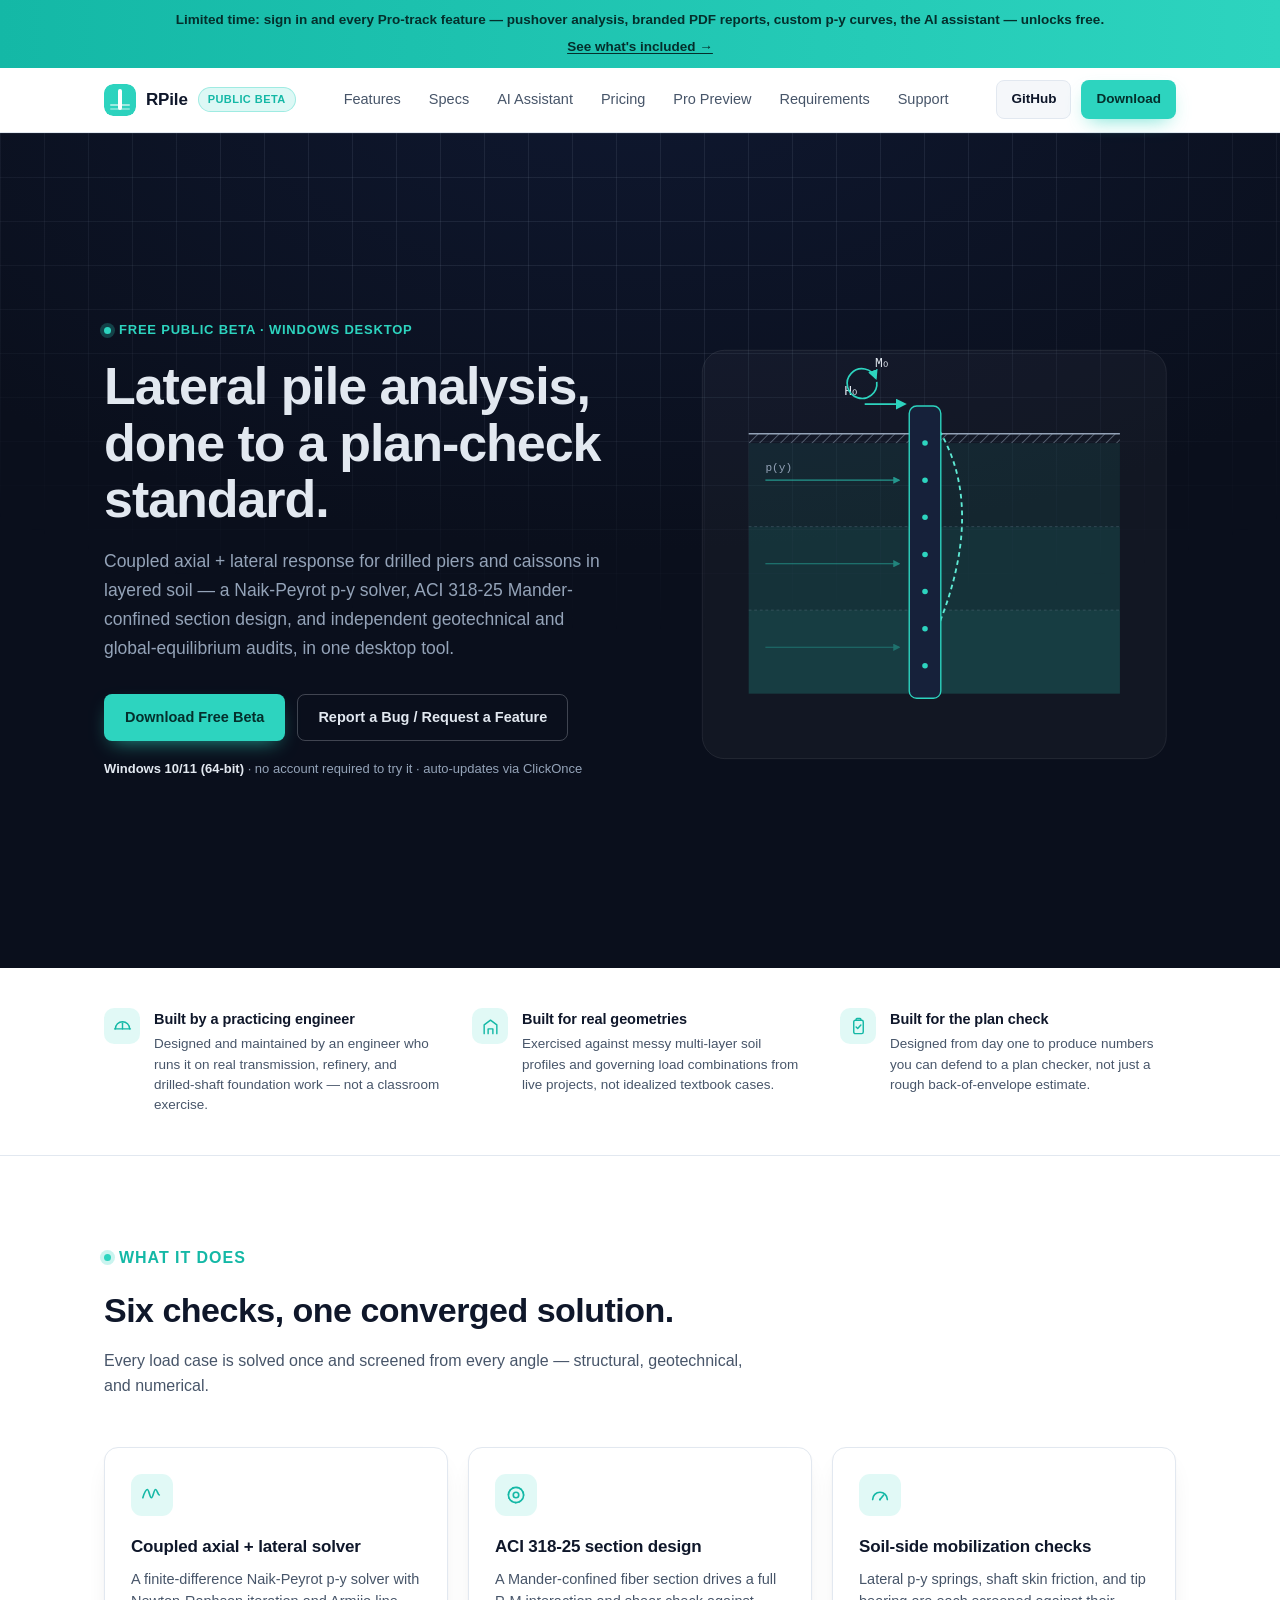
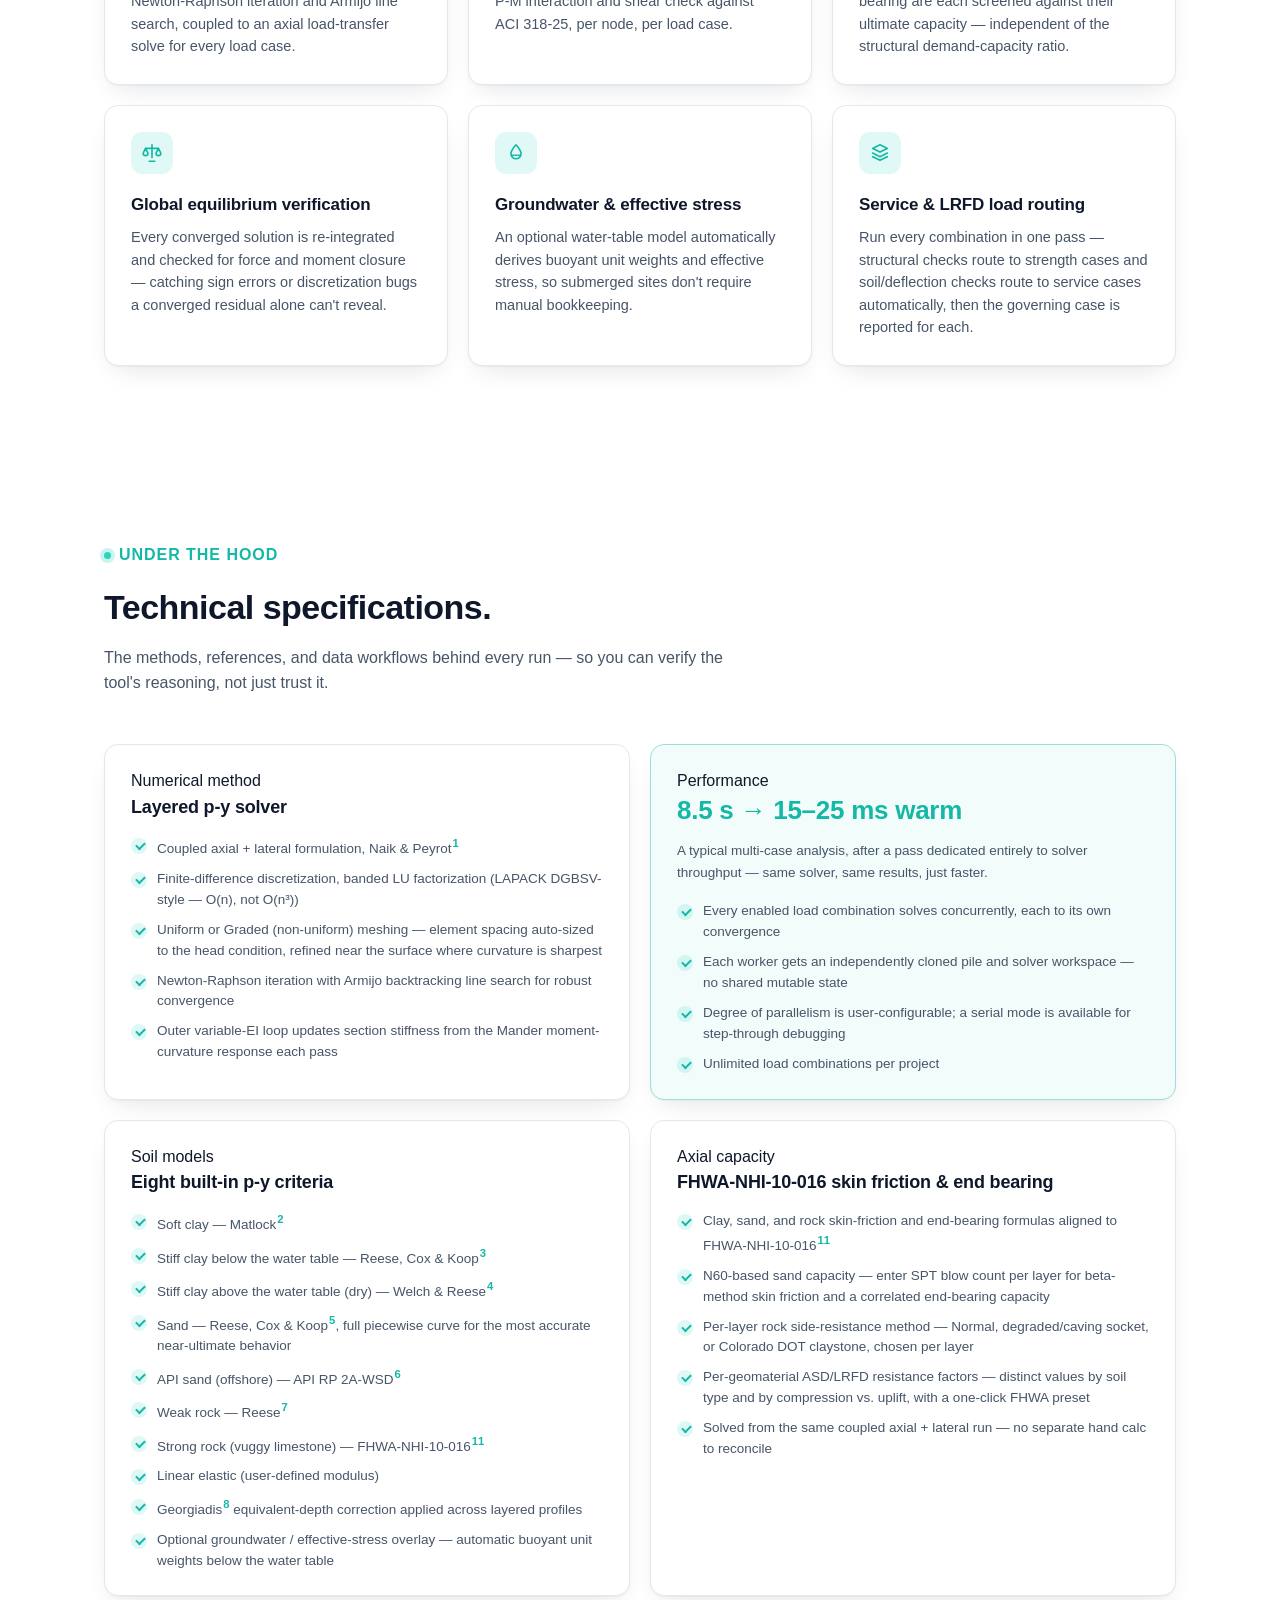
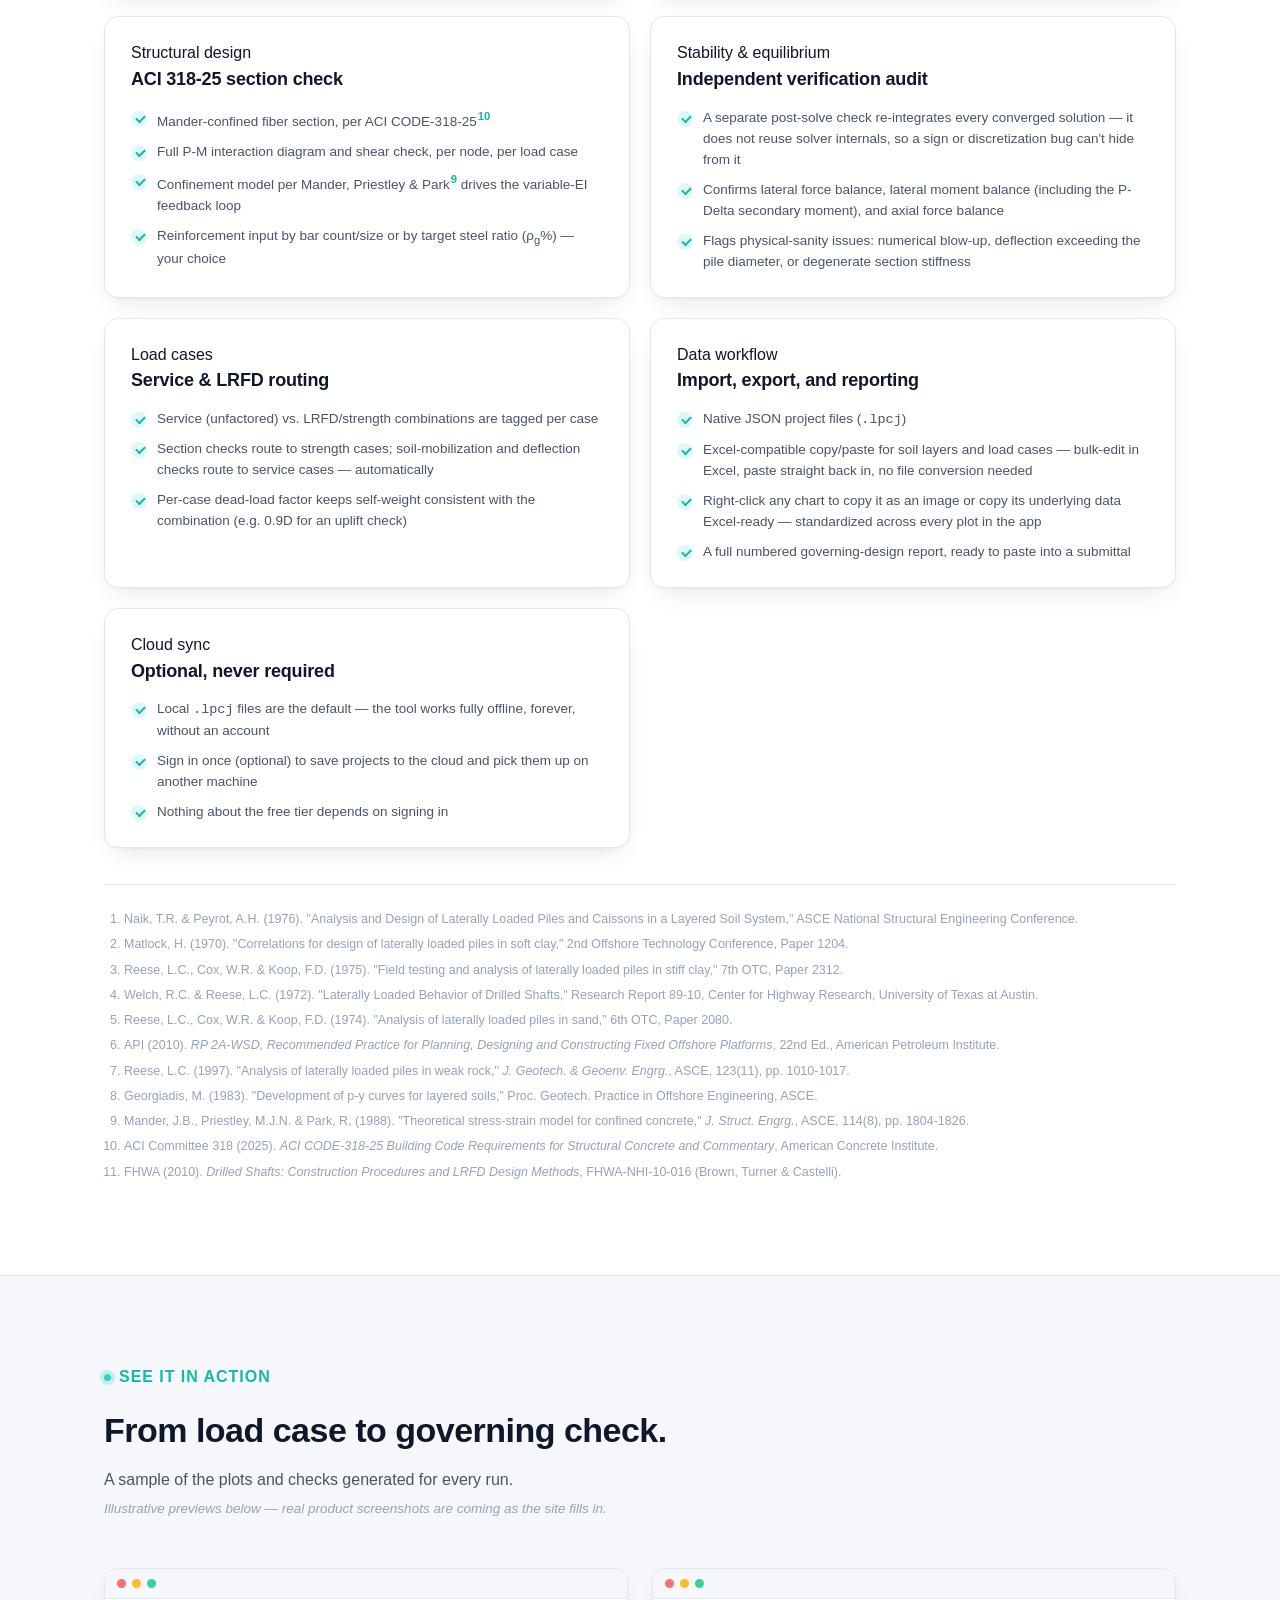
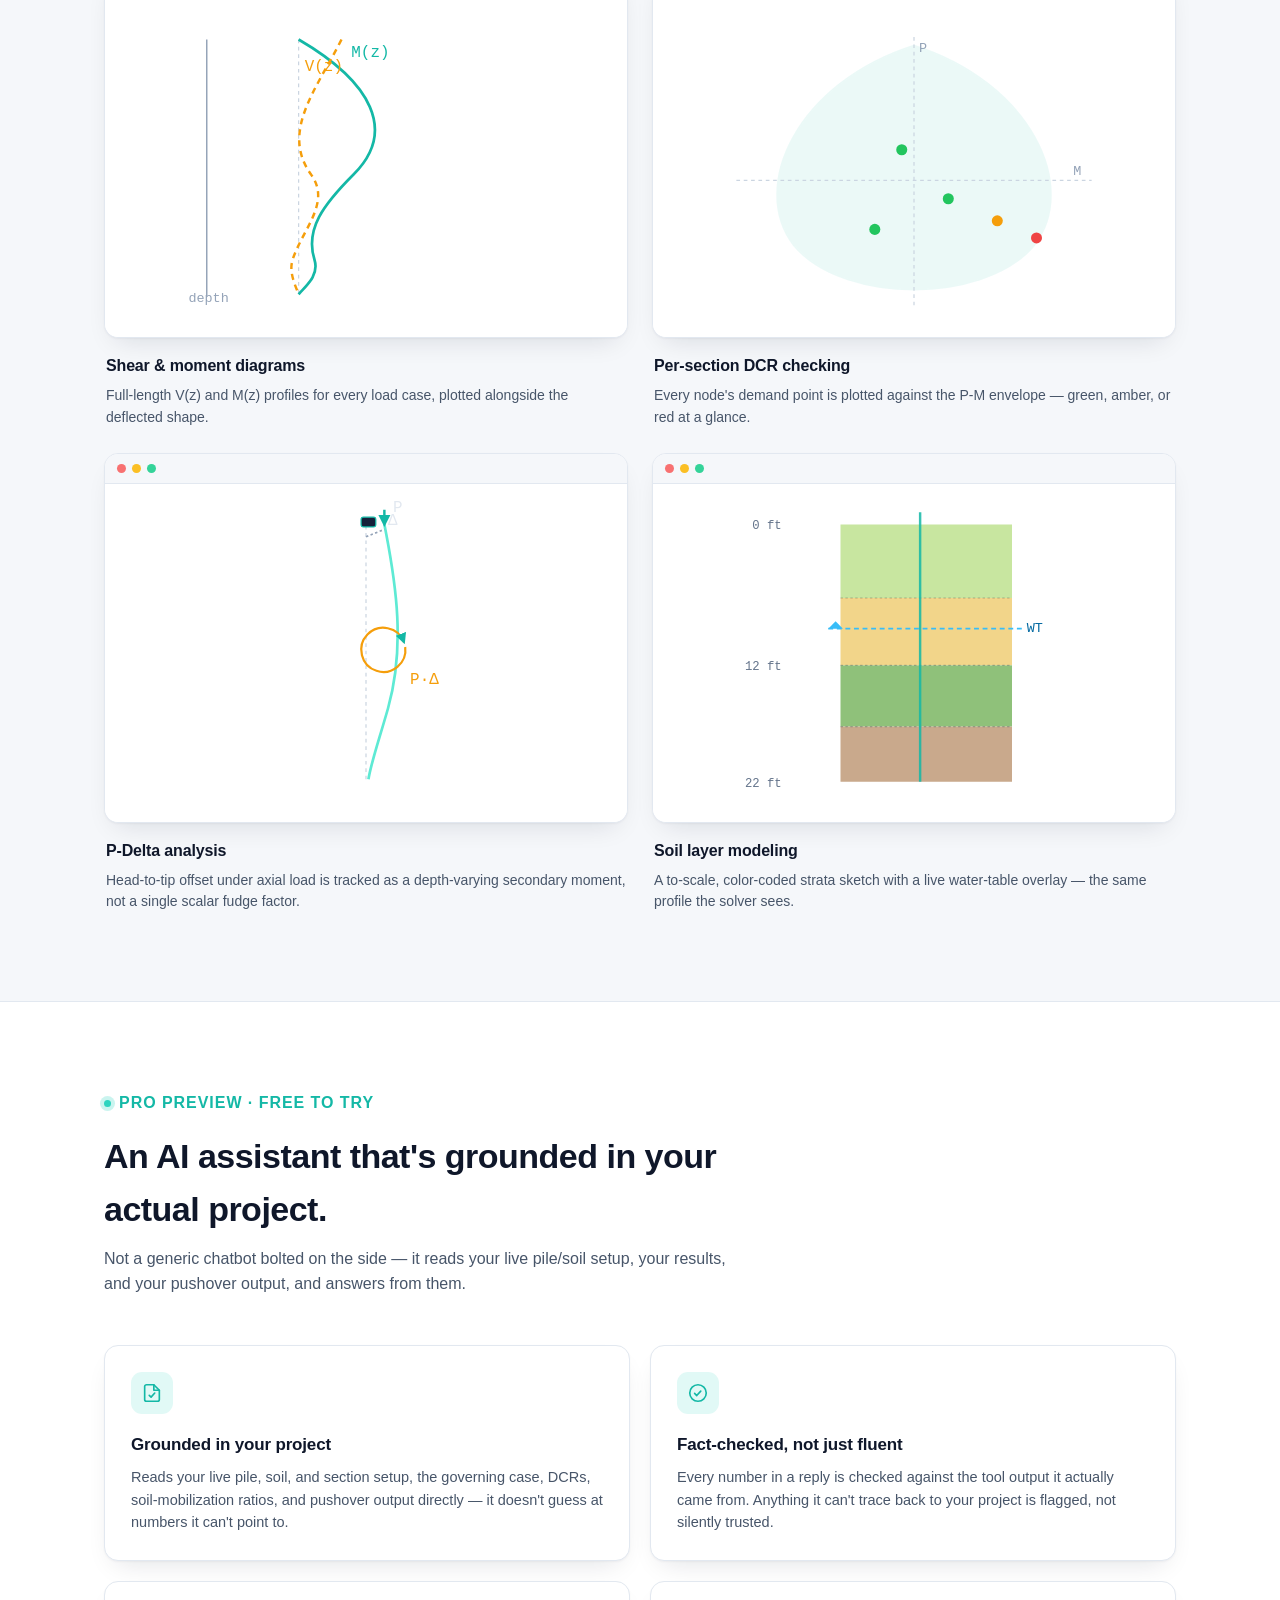
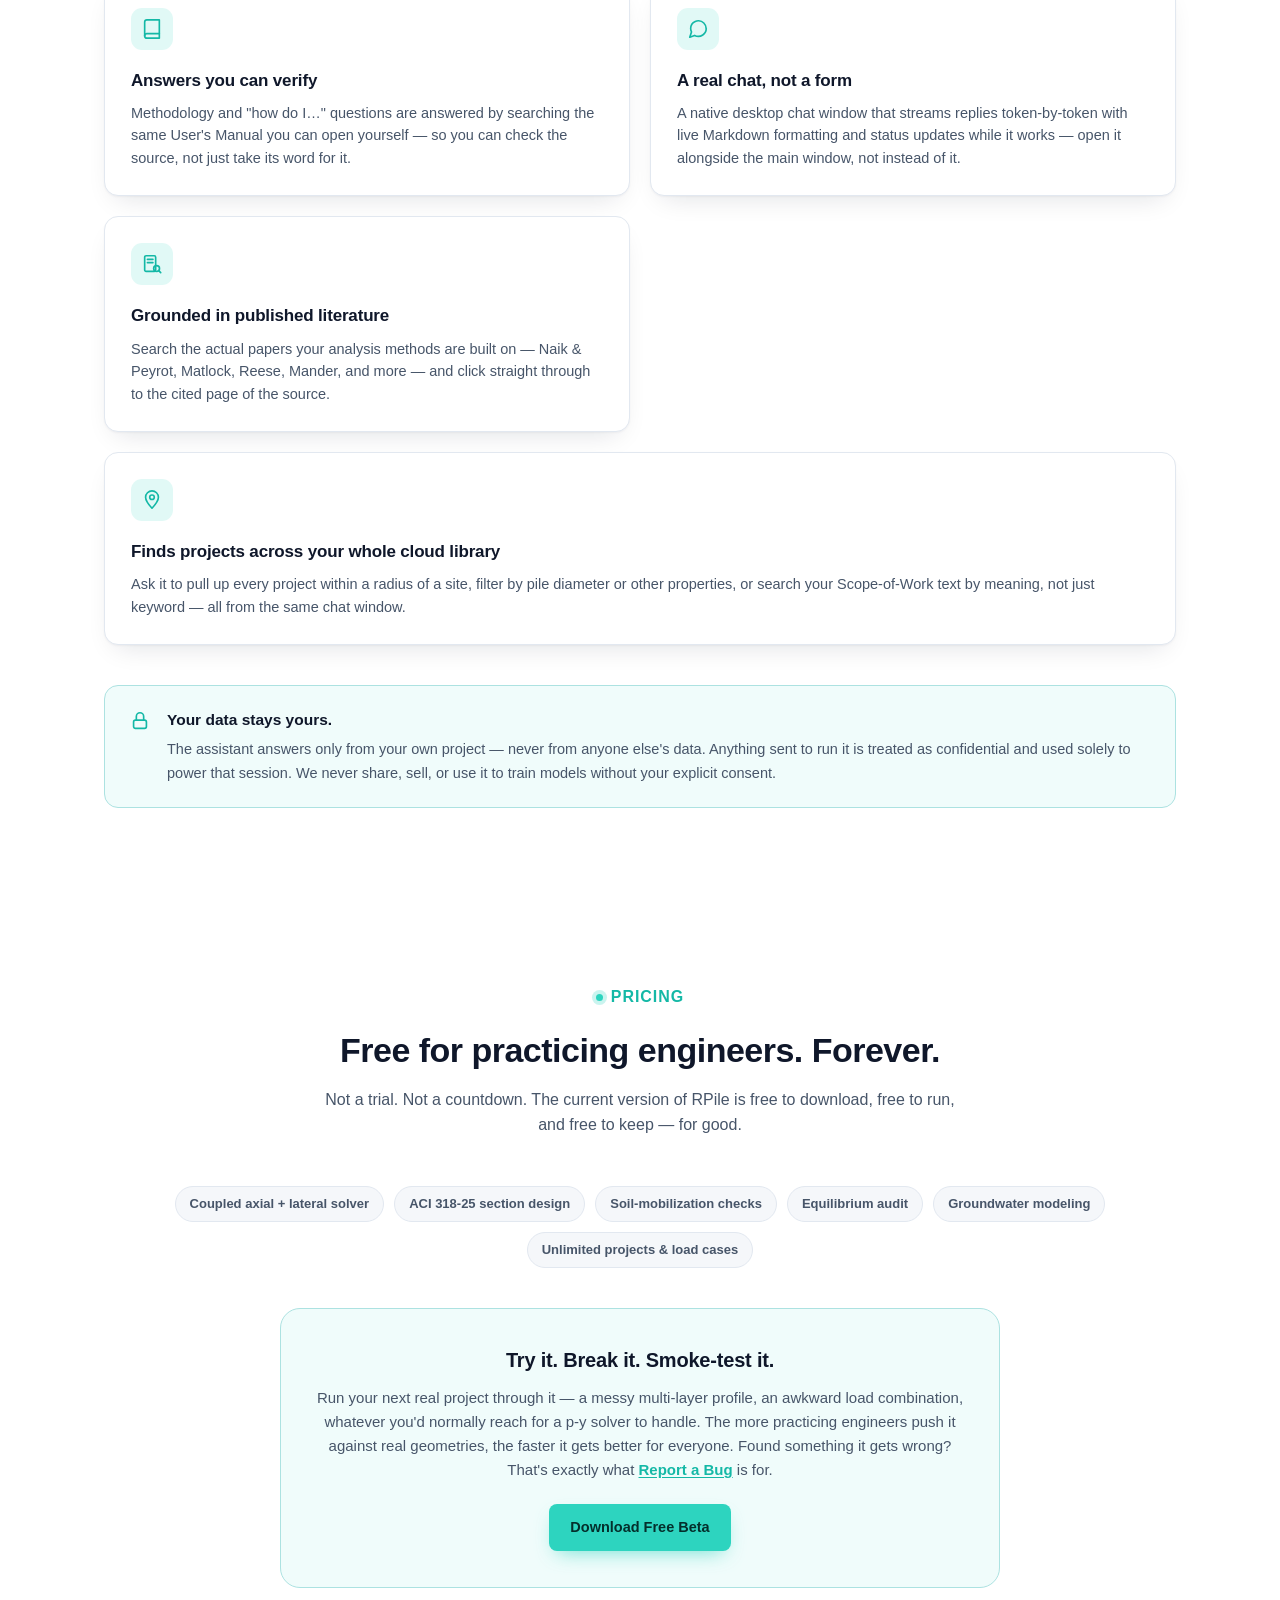
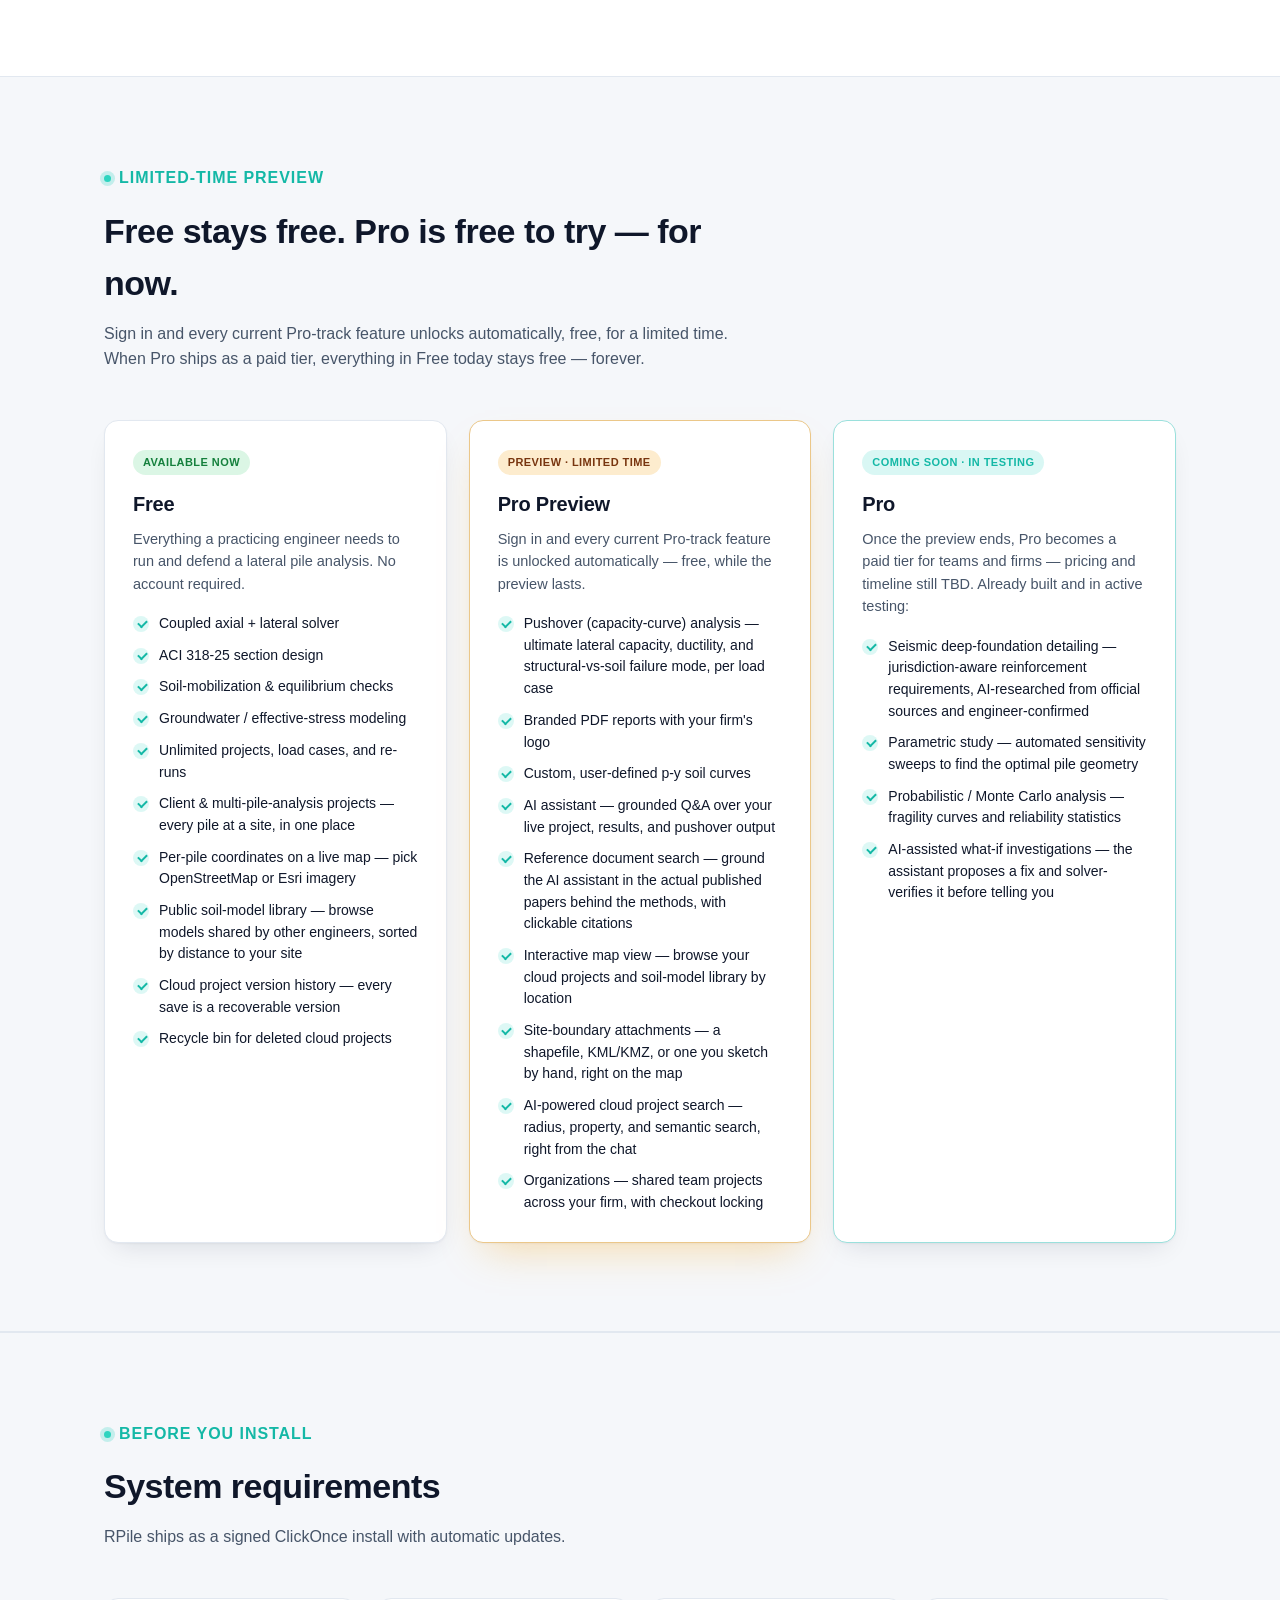
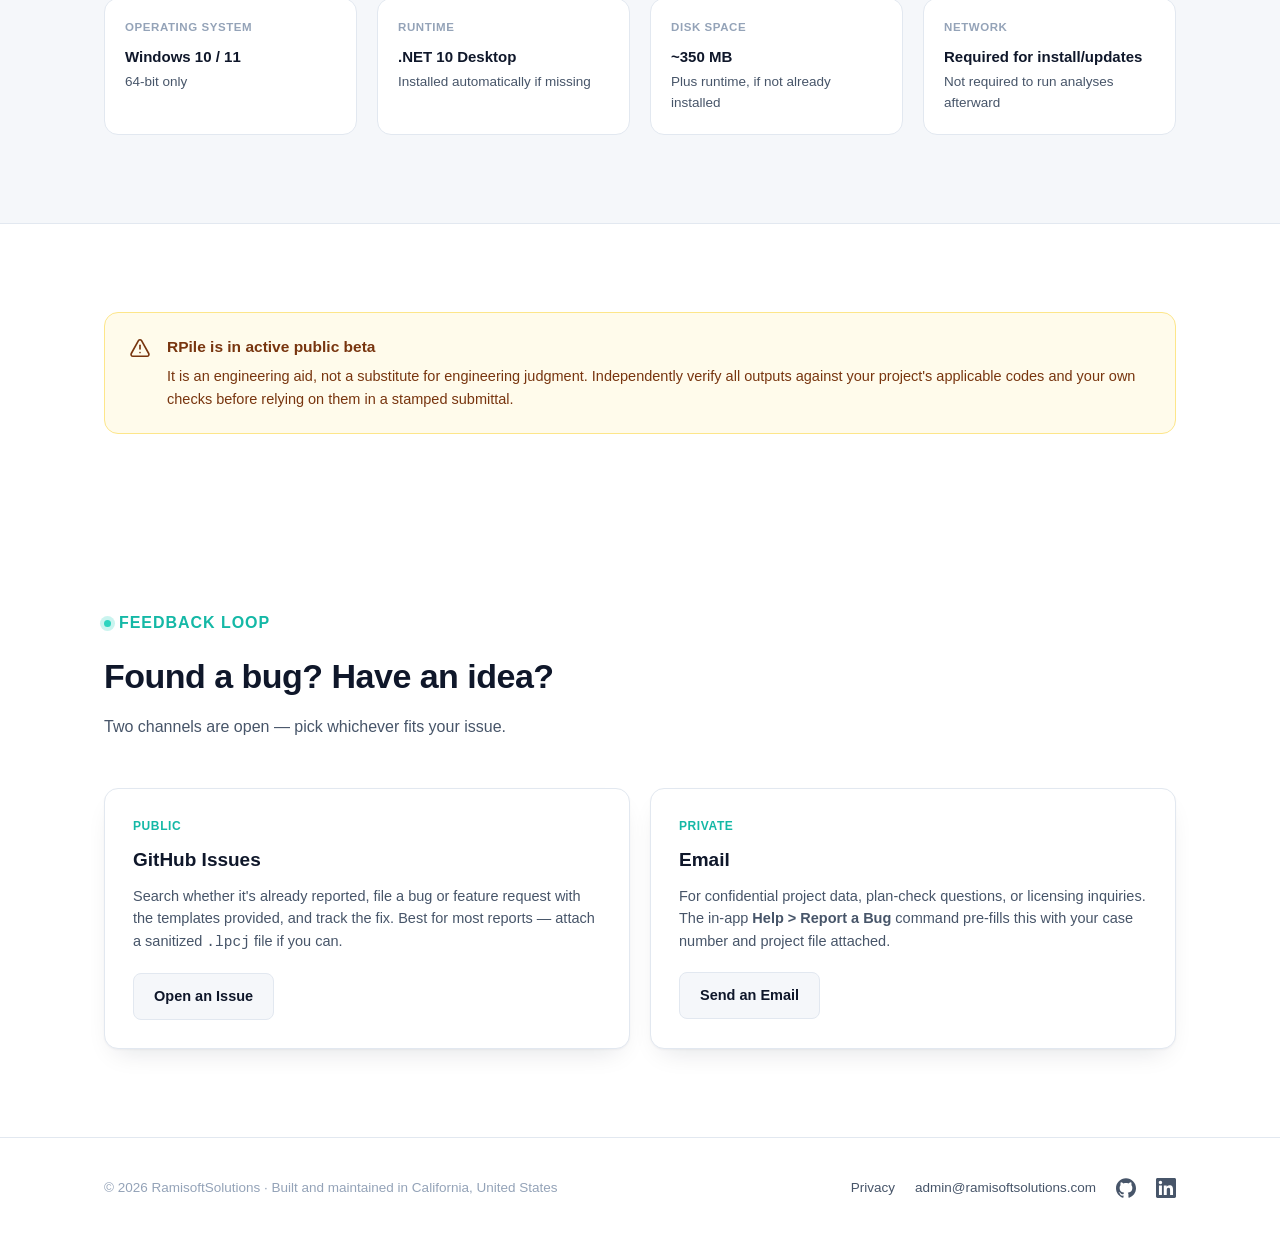
==== src/index.html @ 975eb9cc "Add FoundaTrix Studio privacy policy" ====
<!doctype html>
<html lang="en">
<head>
<meta charset="utf-8" />
<meta name="viewport" content="width=device-width, initial-scale=1" />
<title>RPile — Lateral Pile &amp; Caisson Analysis Software</title>
<meta name="description" content="RPile is a Windows desktop tool for coupled axial + lateral pile analysis: a Naik-Peyrot p-y solver, ACI 318-25 Mander-confined section design, and independent soil-mobilization and equilibrium checks. Free public beta." />
<meta property="og:type" content="website" />
<meta property="og:title" content="RPile — Lateral Pile & Caisson Analysis Software" />
<meta property="og:description" content="Coupled axial + lateral pile analysis, ACI 318-25 section design, and independent geotechnical + equilibrium audits. Free Windows public beta." />
<meta property="og:url" content="https://www.ramisoftsolutions.com/" />
<meta name="theme-color" content="#0a0f1c" />
<link rel="icon" href="favicon.svg" type="image/svg+xml" />
<link rel="stylesheet" href="styles.css" />
</head>
<body>

<a class="visually-hidden" href="#main">Skip to content</a>

<div class="announce-bar">
  <div class="container announce-bar__inner">
    <span class="announce-bar__text"><strong>Limited time:</strong> sign in and every Pro-track feature — pushover analysis, branded PDF reports, custom p-y curves, the AI assistant — unlocks free.</span>
    <a href="#pro-preview">See what's included &rarr;</a>
  </div>
</div>

<header class="nav">
  <div class="container nav__inner">
    <a class="brand" href="#top">
      <svg class="brand-mark" viewBox="0 0 32 32" role="img" aria-label="RPile">
        <defs>
          <linearGradient id="bmGrad" x1="0" y1="0" x2="32" y2="32">
            <stop offset="0" stop-color="#2dd4bf" />
            <stop offset="1" stop-color="#0f766e" />
          </linearGradient>
        </defs>
        <rect width="32" height="32" rx="9" fill="url(#bmGrad)" />
        <rect x="14" y="5" width="4" height="21" rx="2" fill="#ffffff" />
        <rect x="6" y="20" width="20" height="2" rx="1" fill="#ffffff" opacity="0.55" />
        <rect x="6" y="24" width="20" height="2" rx="1" fill="#ffffff" opacity="0.35" />
      </svg>
      <span>RPile</span>
      <span class="badge badge--beta">Public Beta</span>
    </a>
    <nav aria-label="Primary">
      <ul class="nav__links">
        <li><a href="#features">Features</a></li>
        <li><a href="#specs">Specs</a></li>
        <li><a href="#ai-assistant">AI Assistant</a></li>
        <li><a href="#pricing">Pricing</a></li>
        <li><a href="#pro-preview">Pro Preview</a></li>
        <li><a href="#requirements">Requirements</a></li>
        <li><a href="#support">Support</a></li>
      </ul>
    </nav>
    <div class="nav__actions">
      <a class="btn btn--ghost btn--sm" href="https://github.com/CoolRamin/LateralPile-site" target="_blank" rel="noopener">GitHub</a>
      <a class="btn btn--primary btn--sm" href="https://stglatpileclick.blob.core.windows.net/$web/Publish.html" target="_blank" rel="noopener">Download</a>
    </div>
  </div>
</header>

<main id="main">

  <section class="hero" id="top">
    <div class="container hero__inner">
      <div class="hero__content">
        <p class="eyebrow">Free public beta &middot; Windows desktop</p>
        <h1>Lateral pile analysis, done to a plan-check standard.</h1>
        <p class="lead">
          Coupled axial + lateral response for drilled piers and caissons in layered soil —
          a Naik-Peyrot p-y solver, ACI&nbsp;318-25 Mander-confined section design, and
          independent geotechnical and global-equilibrium audits, in one desktop tool.
        </p>
        <div class="cta-row">
          <a class="btn btn--primary" href="https://stglatpileclick.blob.core.windows.net/$web/Publish.html" target="_blank" rel="noopener">
            Download Free Beta
          </a>
          <a class="btn btn--secondary" href="https://github.com/CoolRamin/LateralPile-site/issues" target="_blank" rel="noopener">
            Report a Bug / Request a Feature
          </a>
        </div>
        <p class="hero__note"><strong>Windows 10/11 (64-bit)</strong> &middot; no account required to try it &middot; auto-updates via ClickOnce</p>
      </div>

      <div class="hero__visual">
        <svg viewBox="0 0 520 460" role="img" aria-label="Illustration of a laterally loaded pile in layered soil, showing the deflected shape, head load, and discretization nodes used by the solver">
          <defs>
            <pattern id="groundHatch" width="8" height="8" patternTransform="rotate(45)" patternUnits="userSpaceOnUse">
              <line x1="0" y1="0" x2="0" y2="8" stroke="#94a3b8" stroke-width="1" />
            </pattern>
            <marker id="arrowHead" viewBox="0 0 10 10" refX="8" refY="5" markerWidth="6" markerHeight="6" orient="auto-start-reverse">
              <path d="M0,0 L10,5 L0,10 z" fill="#2dd4bf" />
            </marker>
          </defs>

          <rect x="10" y="10" width="500" height="440" rx="24" fill="rgba(255,255,255,0.03)" stroke="rgba(255,255,255,0.09)" />

          <!-- soil strata -->
          <rect x="60" y="110" width="400" height="90" fill="#2dd4bf" opacity="0.08" />
          <rect x="60" y="200" width="400" height="90" fill="#2dd4bf" opacity="0.14" />
          <rect x="60" y="290" width="400" height="90" fill="#2dd4bf" opacity="0.2" />
          <line x1="60" y1="200" x2="460" y2="200" stroke="rgba(148,163,184,0.25)" stroke-dasharray="3 3" />
          <line x1="60" y1="290" x2="460" y2="290" stroke="rgba(148,163,184,0.25)" stroke-dasharray="3 3" />

          <!-- ground surface -->
          <rect x="60" y="100" width="400" height="10" fill="url(#groundHatch)" />
          <line x1="60" y1="100" x2="460" y2="100" stroke="#94a3b8" stroke-width="1.5" />

          <!-- p-y soil springs -->
          <line x1="78" y1="150" x2="222" y2="150" stroke="#2dd4bf" stroke-width="1.3" opacity="0.65" marker-end="url(#arrowHead)" />
          <line x1="78" y1="240" x2="222" y2="240" stroke="#2dd4bf" stroke-width="1.3" opacity="0.5" marker-end="url(#arrowHead)" />
          <line x1="78" y1="330" x2="222" y2="330" stroke="#2dd4bf" stroke-width="1.3" opacity="0.35" marker-end="url(#arrowHead)" />
          <text x="78" y="140" fill="#94a3b8" font-family="ui-monospace,Menlo,monospace" font-size="12">p(y)</text>

          <!-- deflected shape -->
          <path d="M250,75 C300,135 300,215 267,300 C258,330 254,358 251,380" fill="none" stroke="#5eead4" stroke-width="2" stroke-dasharray="5 4" />

          <!-- pile shaft -->
          <rect x="233" y="70" width="34" height="315" rx="8" fill="#16213a" stroke="#2dd4bf" stroke-width="1.5" />

          <!-- FD discretization nodes -->
          <circle cx="250" cy="110" r="3" fill="#2dd4bf" />
          <circle cx="250" cy="150" r="3" fill="#2dd4bf" />
          <circle cx="250" cy="190" r="3" fill="#2dd4bf" />
          <circle cx="250" cy="230" r="3" fill="#2dd4bf" />
          <circle cx="250" cy="270" r="3" fill="#2dd4bf" />
          <circle cx="250" cy="310" r="3" fill="#2dd4bf" />
          <circle cx="250" cy="350" r="3" fill="#2dd4bf" />

          <!-- head load H0 -->
          <line x1="185" y1="68" x2="228" y2="68" stroke="#2dd4bf" stroke-width="2" marker-end="url(#arrowHead)" />
          <text x="163" y="58" fill="#e2e8f0" font-family="ui-monospace,Menlo,monospace" font-size="14">H&#8320;</text>

          <!-- head moment M0 -->
          <path d="M198,44 A16,16 0 1 1 197,40" fill="none" stroke="#2dd4bf" stroke-width="1.8" marker-end="url(#arrowHead)" />
          <text x="196" y="28" fill="#e2e8f0" font-family="ui-monospace,Menlo,monospace" font-size="14">M&#8320;</text>
        </svg>
      </div>
    </div>
  </section>

  <section id="practice" class="trust-strip">
    <div class="container trust-strip__inner">
      <div class="trust-item">
        <div class="trust-icon">
          <svg viewBox="0 0 24 24" fill="none" stroke="currentColor" stroke-width="1.8" stroke-linecap="round" stroke-linejoin="round">
            <path d="M3 15a9 9 0 0 1 18 0" />
            <path d="M2 15h20" />
            <path d="M12 15V8" />
          </svg>
        </div>
        <div>
          <h3>Built by a practicing engineer</h3>
          <p>Designed and maintained by an engineer who runs it on real transmission, refinery, and drilled-shaft foundation work — not a classroom exercise.</p>
        </div>
      </div>
      <div class="trust-item">
        <div class="trust-icon">
          <svg viewBox="0 0 24 24" fill="none" stroke="currentColor" stroke-width="1.8" stroke-linecap="round" stroke-linejoin="round">
            <path d="M4 21V10l8-6 8 6v11" />
            <path d="M9 21v-6h6v6" />
          </svg>
        </div>
        <div>
          <h3>Built for real geometries</h3>
          <p>Exercised against messy multi-layer soil profiles and governing load combinations from live projects, not idealized textbook cases.</p>
        </div>
      </div>
      <div class="trust-item">
        <div class="trust-icon">
          <svg viewBox="0 0 24 24" fill="none" stroke="currentColor" stroke-width="1.8" stroke-linecap="round" stroke-linejoin="round">
            <rect x="6" y="4" width="12" height="17" rx="2" />
            <path d="M9 4V3a1 1 0 0 1 1-1h4a1 1 0 0 1 1 1v1" />
            <path d="M9 12.5l2 2 4-4.5" />
          </svg>
        </div>
        <div>
          <h3>Built for the plan check</h3>
          <p>Designed from day one to produce numbers you can defend to a plan checker, not just a rough back-of-envelope estimate.</p>
        </div>
      </div>
    </div>
  </section>

  <section id="features">
    <div class="container">
      <div class="section-head">
        <p class="eyebrow" style="color:var(--accent-strong)">What it does</p>
        <h2>Six checks, one converged solution.</h2>
        <p>Every load case is solved once and screened from every angle — structural, geotechnical, and numerical.</p>
      </div>

      <div class="feature-grid">

        <div class="feature-card">
          <div class="feature-icon">
            <svg viewBox="0 0 24 24" fill="none" stroke="currentColor" stroke-width="1.8" stroke-linecap="round" stroke-linejoin="round">
              <path d="M2 15c1.8-6 3.4-9 5-9s2.6 9 4.4 9 2.6-9 4.4-9 2.6 6 4.2 6" />
            </svg>
          </div>
          <h3>Coupled axial + lateral solver</h3>
          <p>A finite-difference Naik-Peyrot p-y solver with Newton-Raphson iteration and Armijo line search, coupled to an axial load-transfer solve for every load case.</p>
        </div>

        <div class="feature-card">
          <div class="feature-icon">
            <svg viewBox="0 0 24 24" fill="none" stroke="currentColor" stroke-width="1.8">
              <circle cx="12" cy="12" r="8.3" />
              <circle cx="12" cy="12" r="8.3" stroke-dasharray="0.1 4.35" stroke-linecap="round" />
              <circle cx="12" cy="12" r="3" />
            </svg>
          </div>
          <h3>ACI 318-25 section design</h3>
          <p>A Mander-confined fiber section drives a full P-M interaction and shear check against ACI&nbsp;318-25, per node, per load case.</p>
        </div>

        <div class="feature-card">
          <div class="feature-icon">
            <svg viewBox="0 0 24 24" fill="none" stroke="currentColor" stroke-width="1.8" stroke-linecap="round">
              <path d="M4 17a8 8 0 0 1 16 0" />
              <path d="M12 17l4-5" />
              <circle cx="12" cy="17" r="1.1" fill="currentColor" stroke="none" />
            </svg>
          </div>
          <h3>Soil-side mobilization checks</h3>
          <p>Lateral p-y springs, shaft skin friction, and tip bearing are each screened against their ultimate capacity — independent of the structural demand-capacity ratio.</p>
        </div>

        <div class="feature-card">
          <div class="feature-icon">
            <svg viewBox="0 0 24 24" fill="none" stroke="currentColor" stroke-width="1.8" stroke-linecap="round" stroke-linejoin="round">
              <path d="M12 3v14" />
              <path d="M5 7h14" />
              <path d="M5 7l-2.6 5.2a2.6 2.6 0 0 0 5.2 0z" />
              <path d="M19 7l-2.6 5.2a2.6 2.6 0 0 0 5.2 0z" />
              <path d="M9 21h6" />
            </svg>
          </div>
          <h3>Global equilibrium verification</h3>
          <p>Every converged solution is re-integrated and checked for force and moment closure — catching sign errors or discretization bugs a converged residual alone can't reveal.</p>
        </div>

        <div class="feature-card">
          <div class="feature-icon">
            <svg viewBox="0 0 24 24" fill="none" stroke="currentColor" stroke-width="1.8" stroke-linecap="round" stroke-linejoin="round">
              <path d="M12 3c3.2 3.6 5.5 6.8 5.5 9.8a5.5 5.5 0 1 1-11 0C6.5 9.8 8.8 6.6 12 3z" />
              <path d="M8 14.5h8" stroke-dasharray="1.6 1.6" />
            </svg>
          </div>
          <h3>Groundwater &amp; effective stress</h3>
          <p>An optional water-table model automatically derives buoyant unit weights and effective stress, so submerged sites don't require manual bookkeeping.</p>
        </div>

        <div class="feature-card">
          <div class="feature-icon">
            <svg viewBox="0 0 24 24" fill="none" stroke="currentColor" stroke-width="1.8" stroke-linejoin="round" stroke-linecap="round">
              <path d="M12 3l8 4-8 4-8-4 8-4z" />
              <path d="M4 12l8 4 8-4" />
              <path d="M4 16l8 4 8-4" />
            </svg>
          </div>
          <h3>Service &amp; LRFD load routing</h3>
          <p>Run every combination in one pass — structural checks route to strength cases and soil/deflection checks route to service cases automatically, then the governing case is reported for each.</p>
        </div>

      </div>
    </div>
  </section>

  <section id="specs">
    <div class="container">
      <div class="section-head">
        <p class="eyebrow" style="color:var(--accent-strong)">Under the hood</p>
        <h2>Technical specifications.</h2>
        <p>The methods, references, and data workflows behind every run — so you can verify the tool's reasoning, not just trust it.</p>
      </div>

      <div class="spec-grid">

        <div class="spec-card">
          <div class="support-kicker">Numerical method</div>
          <h3>Layered p-y solver</h3>
          <ul class="tier-list">
            <li>Coupled axial + lateral formulation, Naik &amp; Peyrot<sup class="spec-ref">1</sup></li>
            <li>Finite-difference discretization, banded LU factorization (LAPACK DGBSV-style — O(n), not O(n&sup3;))</li>
            <li>Uniform or Graded (non-uniform) meshing — element spacing auto-sized to the head condition, refined near the surface where curvature is sharpest</li>
            <li>Newton-Raphson iteration with Armijo backtracking line search for robust convergence</li>
            <li>Outer variable-EI loop updates section stiffness from the Mander moment-curvature response each pass</li>
          </ul>
        </div>

        <div class="spec-card spec-card--stat">
          <div class="support-kicker">Performance</div>
          <h3>8.5&nbsp;s &rarr; 15&ndash;25&nbsp;ms warm</h3>
          <p class="spec-stat-detail">A typical multi-case analysis, after a pass dedicated entirely to solver throughput &mdash; same solver, same results, just faster.</p>
          <ul class="tier-list">
            <li>Every enabled load combination solves concurrently, each to its own convergence</li>
            <li>Each worker gets an independently cloned pile and solver workspace — no shared mutable state</li>
            <li>Degree of parallelism is user-configurable; a serial mode is available for step-through debugging</li>
            <li>Unlimited load combinations per project</li>
          </ul>
        </div>

        <div class="spec-card">
          <div class="support-kicker">Soil models</div>
          <h3>Eight built-in p-y criteria</h3>
          <ul class="tier-list">
            <li>Soft clay — Matlock<sup class="spec-ref">2</sup></li>
            <li>Stiff clay below the water table — Reese, Cox &amp; Koop<sup class="spec-ref">3</sup></li>
            <li>Stiff clay above the water table (dry) — Welch &amp; Reese<sup class="spec-ref">4</sup></li>
            <li>Sand — Reese, Cox &amp; Koop<sup class="spec-ref">5</sup>, full piecewise curve for the most accurate near-ultimate behavior</li>
            <li>API sand (offshore) — API RP&nbsp;2A-WSD<sup class="spec-ref">6</sup></li>
            <li>Weak rock — Reese<sup class="spec-ref">7</sup></li>
            <li>Strong rock (vuggy limestone) — FHWA-NHI-10-016<sup class="spec-ref">11</sup></li>
            <li>Linear elastic (user-defined modulus)</li>
            <li>Georgiadis<sup class="spec-ref">8</sup> equivalent-depth correction applied across layered profiles</li>
            <li>Optional groundwater / effective-stress overlay — automatic buoyant unit weights below the water table</li>
          </ul>
        </div>

        <div class="spec-card">
          <div class="support-kicker">Axial capacity</div>
          <h3>FHWA-NHI-10-016 skin friction &amp; end bearing</h3>
          <ul class="tier-list">
            <li>Clay, sand, and rock skin-friction and end-bearing formulas aligned to FHWA-NHI-10-016<sup class="spec-ref">11</sup></li>
            <li>N60-based sand capacity — enter SPT blow count per layer for beta-method skin friction and a correlated end-bearing capacity</li>
            <li>Per-layer rock side-resistance method — Normal, degraded/caving socket, or Colorado DOT claystone, chosen per layer</li>
            <li>Per-geomaterial ASD/LRFD resistance factors — distinct values by soil type and by compression vs. uplift, with a one-click FHWA preset</li>
            <li>Solved from the same coupled axial + lateral run — no separate hand calc to reconcile</li>
          </ul>
        </div>

        <div class="spec-card">
          <div class="support-kicker">Structural design</div>
          <h3>ACI 318-25 section check</h3>
          <ul class="tier-list">
            <li>Mander-confined fiber section, per ACI CODE-318-25<sup class="spec-ref">10</sup></li>
            <li>Full P-M interaction diagram and shear check, per node, per load case</li>
            <li>Confinement model per Mander, Priestley &amp; Park<sup class="spec-ref">9</sup> drives the variable-EI feedback loop</li>
            <li>Reinforcement input by bar count/size or by target steel ratio (&rho;<sub>g</sub>%) — your choice</li>
          </ul>
        </div>

        <div class="spec-card">
          <div class="support-kicker">Stability &amp; equilibrium</div>
          <h3>Independent verification audit</h3>
          <ul class="tier-list">
            <li>A separate post-solve check re-integrates every converged solution — it does not reuse solver internals, so a sign or discretization bug can't hide from it</li>
            <li>Confirms lateral force balance, lateral moment balance (including the P-Delta secondary moment), and axial force balance</li>
            <li>Flags physical-sanity issues: numerical blow-up, deflection exceeding the pile diameter, or degenerate section stiffness</li>
          </ul>
        </div>

        <div class="spec-card">
          <div class="support-kicker">Load cases</div>
          <h3>Service &amp; LRFD routing</h3>
          <ul class="tier-list">
            <li>Service (unfactored) vs. LRFD/strength combinations are tagged per case</li>
            <li>Section checks route to strength cases; soil-mobilization and deflection checks route to service cases — automatically</li>
            <li>Per-case dead-load factor keeps self-weight consistent with the combination (e.g. 0.9D for an uplift check)</li>
          </ul>
        </div>

        <div class="spec-card">
          <div class="support-kicker">Data workflow</div>
          <h3>Import, export, and reporting</h3>
          <ul class="tier-list">
            <li>Native JSON project files (<code>.lpcj</code>)</li>
            <li>Excel-compatible copy/paste for soil layers and load cases — bulk-edit in Excel, paste straight back in, no file conversion needed</li>
            <li>Right-click any chart to copy it as an image or copy its underlying data Excel-ready — standardized across every plot in the app</li>
            <li>A full numbered governing-design report, ready to paste into a submittal</li>
          </ul>
        </div>

        <div class="spec-card">
          <div class="support-kicker">Cloud sync</div>
          <h3>Optional, never required</h3>
          <ul class="tier-list">
            <li>Local <code>.lpcj</code> files are the default — the tool works fully offline, forever, without an account</li>
            <li>Sign in once (optional) to save projects to the cloud and pick them up on another machine</li>
            <li>Nothing about the free tier depends on signing in</li>
          </ul>
        </div>

      </div>

      <ol class="spec-refs">
        <li>Naik, T.R. &amp; Peyrot, A.H. (1976). "Analysis and Design of Laterally Loaded Piles and Caissons in a Layered Soil System," ASCE National Structural Engineering Conference.</li>
        <li>Matlock, H. (1970). "Correlations for design of laterally loaded piles in soft clay," 2nd Offshore Technology Conference, Paper 1204.</li>
        <li>Reese, L.C., Cox, W.R. &amp; Koop, F.D. (1975). "Field testing and analysis of laterally loaded piles in stiff clay," 7th OTC, Paper 2312.</li>
        <li>Welch, R.C. &amp; Reese, L.C. (1972). "Laterally Loaded Behavior of Drilled Shafts," Research Report 89-10, Center for Highway Research, University of Texas at Austin.</li>
        <li>Reese, L.C., Cox, W.R. &amp; Koop, F.D. (1974). "Analysis of laterally loaded piles in sand," 6th OTC, Paper 2080.</li>
        <li>API (2010). <em>RP 2A-WSD, Recommended Practice for Planning, Designing and Constructing Fixed Offshore Platforms</em>, 22nd Ed., American Petroleum Institute.</li>
        <li>Reese, L.C. (1997). "Analysis of laterally loaded piles in weak rock," <em>J. Geotech. &amp; Geoenv. Engrg.</em>, ASCE, 123(11), pp. 1010-1017.</li>
        <li>Georgiadis, M. (1983). "Development of p-y curves for layered soils," Proc. Geotech. Practice in Offshore Engineering, ASCE.</li>
        <li>Mander, J.B., Priestley, M.J.N. &amp; Park, R. (1988). "Theoretical stress-strain model for confined concrete," <em>J. Struct. Engrg.</em>, ASCE, 114(8), pp. 1804-1826.</li>
        <li>ACI Committee 318 (2025). <em>ACI CODE-318-25 Building Code Requirements for Structural Concrete and Commentary</em>, American Concrete Institute.</li>
        <li>FHWA (2010). <em>Drilled Shafts: Construction Procedures and LRFD Design Methods</em>, FHWA-NHI-10-016 (Brown, Turner &amp; Castelli).</li>
      </ol>
    </div>
  </section>

  <section id="showcase" class="alt-band">
    <div class="container">
      <div class="section-head">
        <p class="eyebrow" style="color:var(--accent-strong)">See it in action</p>
        <h2>From load case to governing check.</h2>
        <p>A sample of the plots and checks generated for every run.</p>
        <p class="showcase-note"><em>Illustrative previews below — real product screenshots are coming as the site fills in.</em></p>
      </div>

      <div class="showcase-grid">

        <figure class="shot-card">
          <div class="shot-frame">
            <div class="shot-frame__bar">
              <span class="shot-dot shot-dot--r"></span><span class="shot-dot shot-dot--y"></span><span class="shot-dot shot-dot--g"></span>
            </div>
            <div class="shot-frame__body">
              <svg viewBox="0 0 400 250" role="img" aria-label="Sample shear and moment diagrams plotted against depth">
                <line x1="70" y1="20" x2="70" y2="230" stroke="#94a3b8" stroke-width="1.2" />
                <line x1="145" y1="20" x2="145" y2="230" stroke="#cbd5e1" stroke-width="1" stroke-dasharray="3 3" />
                <path d="M145,20 C205,55 225,95 190,130 C165,155 150,175 158,200 C162,213 150,222 145,228" fill="none" stroke="#14b8a6" stroke-width="2.2" />
                <path d="M180,20 C160,60 130,95 155,130 C172,153 148,175 140,200 C137,210 142,220 145,228" fill="none" stroke="#f59e0b" stroke-width="2" stroke-dasharray="5 4" />
                <text x="188" y="34" fill="#14b8a6" font-family="ui-monospace,Menlo,monospace" font-size="13">M(z)</text>
                <text x="150" y="46" fill="#f59e0b" font-family="ui-monospace,Menlo,monospace" font-size="13">V(z)</text>
                <text x="55" y="234" fill="#94a3b8" font-family="ui-monospace,Menlo,monospace" font-size="11">depth</text>
              </svg>
            </div>
          </div>
          <figcaption>
            <h3>Shear &amp; moment diagrams</h3>
            <p>Full-length V(z) and M(z) profiles for every load case, plotted alongside the deflected shape.</p>
          </figcaption>
        </figure>

        <figure class="shot-card">
          <div class="shot-frame">
            <div class="shot-frame__bar">
              <span class="shot-dot shot-dot--r"></span><span class="shot-dot shot-dot--y"></span><span class="shot-dot shot-dot--g"></span>
            </div>
            <div class="shot-frame__body">
              <svg viewBox="0 0 400 250" role="img" aria-label="Sample P-M interaction diagram with per-node demand-capacity points">
                <path d="M200,25 C295,55 335,140 298,188 C258,236 142,236 102,188 C65,140 105,55 200,25 Z" fill="#14b8a6" opacity="0.08" stroke="#14b8a6" stroke-width="1.6" />
                <line x1="200" y1="18" x2="200" y2="240" stroke="#cbd5e1" stroke-width="1" stroke-dasharray="3 3" />
                <line x1="55" y1="135" x2="345" y2="135" stroke="#cbd5e1" stroke-width="1" stroke-dasharray="3 3" />
                <circle cx="190" cy="110" r="4.5" fill="#22c55e" />
                <circle cx="228" cy="150" r="4.5" fill="#22c55e" />
                <circle cx="168" cy="175" r="4.5" fill="#22c55e" />
                <circle cx="268" cy="168" r="4.5" fill="#f59e0b" />
                <circle cx="300" cy="182" r="4.5" fill="#ef4444" />
                <text x="204" y="30" fill="#94a3b8" font-family="ui-monospace,Menlo,monospace" font-size="11">P</text>
                <text x="330" y="131" fill="#94a3b8" font-family="ui-monospace,Menlo,monospace" font-size="11">M</text>
              </svg>
            </div>
          </div>
          <figcaption>
            <h3>Per-section DCR checking</h3>
            <p>Every node's demand point is plotted against the P-M envelope — green, amber, or red at a glance.</p>
          </figcaption>
        </figure>

        <figure class="shot-card">
          <div class="shot-frame">
            <div class="shot-frame__bar">
              <span class="shot-dot shot-dot--r"></span><span class="shot-dot shot-dot--y"></span><span class="shot-dot shot-dot--g"></span>
            </div>
            <div class="shot-frame__body">
              <svg viewBox="0 0 400 250" role="img" aria-label="Sample P-Delta illustration showing head offset and secondary moment">
                <line x1="200" y1="15" x2="200" y2="230" stroke="#cbd5e1" stroke-width="1" stroke-dasharray="3 3" />
                <path d="M215,20 C225,70 232,120 218,170 C210,198 204,215 202,228" fill="none" stroke="#5eead4" stroke-width="2.2" />
                <rect x="196" y="14" width="12" height="8" rx="2" fill="#16213a" stroke="#14b8a6" />
                <line x1="200" y1="30" x2="215" y2="24" stroke="#94a3b8" stroke-width="1.4" stroke-dasharray="2 2" />
                <text x="218" y="20" fill="#e2e8f0" font-family="ui-monospace,Menlo,monospace" font-size="13">&#916;</text>
                <line x1="215" y1="8" x2="215" y2="20" stroke="#14b8a6" stroke-width="2" marker-end="url(#arrowHead2)" />
                <defs>
                  <marker id="arrowHead2" viewBox="0 0 10 10" refX="8" refY="5" markerWidth="5" markerHeight="5" orient="auto-start-reverse">
                    <path d="M0,0 L10,5 L0,10 z" fill="#14b8a6" />
                  </marker>
                </defs>
                <text x="222" y="10" fill="#e2e8f0" font-family="ui-monospace,Menlo,monospace" font-size="13">P</text>
                <path d="M232,120 A18,18 0 1 1 231,116" fill="none" stroke="#f59e0b" stroke-width="1.8" marker-end="url(#arrowHead2)" />
                <text x="236" y="150" fill="#f59e0b" font-family="ui-monospace,Menlo,monospace" font-size="13">P&middot;&#916;</text>
              </svg>
            </div>
          </div>
          <figcaption>
            <h3>P-Delta analysis</h3>
            <p>Head-to-tip offset under axial load is tracked as a depth-varying secondary moment, not a single scalar fudge factor.</p>
          </figcaption>
        </figure>

        <figure class="shot-card">
          <div class="shot-frame">
            <div class="shot-frame__bar">
              <span class="shot-dot shot-dot--r"></span><span class="shot-dot shot-dot--y"></span><span class="shot-dot shot-dot--g"></span>
            </div>
            <div class="shot-frame__body">
              <svg viewBox="0 0 400 250" role="img" aria-label="Sample layered soil profile sketch with a water table overlay">
                <rect x="140" y="20" width="140" height="60" fill="#C8E6A0" />
                <rect x="140" y="80" width="140" height="55" fill="#F2D58A" />
                <rect x="140" y="135" width="140" height="50" fill="#8FC17A" />
                <rect x="140" y="185" width="140" height="45" fill="#C9A98C" />
                <line x1="140" y1="80" x2="280" y2="80" stroke="rgba(15,23,42,0.25)" stroke-dasharray="2 2" />
                <line x1="140" y1="135" x2="280" y2="135" stroke="rgba(15,23,42,0.25)" stroke-dasharray="2 2" />
                <line x1="140" y1="185" x2="280" y2="185" stroke="rgba(15,23,42,0.25)" stroke-dasharray="2 2" />
                <line x1="205" y1="10" x2="205" y2="230" stroke="#14b8a6" stroke-width="2" opacity="0.85" />
                <line x1="130" y1="105" x2="290" y2="105" stroke="#38bdf8" stroke-width="1.6" stroke-dasharray="4 3" />
                <path d="M130,105 l6,-6 l6,6 z" fill="#38bdf8" />
                <text x="292" y="108" fill="#0369a1" font-family="ui-monospace,Menlo,monospace" font-size="11">WT</text>
                <text x="92" y="24" text-anchor="end" fill="#64748b" font-family="ui-monospace,Menlo,monospace" font-size="10">0 ft</text>
                <text x="92" y="139" text-anchor="end" fill="#64748b" font-family="ui-monospace,Menlo,monospace" font-size="10">12 ft</text>
                <text x="92" y="234" text-anchor="end" fill="#64748b" font-family="ui-monospace,Menlo,monospace" font-size="10">22 ft</text>
              </svg>
            </div>
          </div>
          <figcaption>
            <h3>Soil layer modeling</h3>
            <p>A to-scale, color-coded strata sketch with a live water-table overlay — the same profile the solver sees.</p>
          </figcaption>
        </figure>

      </div>
    </div>
  </section>

  <section id="ai-assistant">
    <div class="container">
      <div class="section-head">
        <p class="eyebrow" style="color:var(--accent-strong)">Pro preview &middot; free to try</p>
        <h2>An AI assistant that's grounded in your actual project.</h2>
        <p>Not a generic chatbot bolted on the side — it reads your live pile/soil setup, your results, and your pushover output, and answers from them.</p>
      </div>

      <div class="feature-grid ai-feature-grid">

        <div class="feature-card">
          <div class="feature-icon">
            <svg viewBox="0 0 24 24" fill="none" stroke="currentColor" stroke-width="1.8" stroke-linecap="round" stroke-linejoin="round">
              <path d="M14 3H6a2 2 0 0 0-2 2v14a2 2 0 0 0 2 2h12a2 2 0 0 0 2-2V9l-6-6z" />
              <path d="M14 3v6h6" />
              <path d="M9 14.5l2 2 4-4.5" />
            </svg>
          </div>
          <h3>Grounded in your project</h3>
          <p>Reads your live pile, soil, and section setup, the governing case, DCRs, soil-mobilization ratios, and pushover output directly — it doesn't guess at numbers it can't point to.</p>
        </div>

        <div class="feature-card">
          <div class="feature-icon">
            <svg viewBox="0 0 24 24" fill="none" stroke="currentColor" stroke-width="1.8" stroke-linecap="round" stroke-linejoin="round">
              <circle cx="12" cy="12" r="9" />
              <path d="M8.3 12.5l2.3 2.3 4.4-4.8" />
            </svg>
          </div>
          <h3>Fact-checked, not just fluent</h3>
          <p>Every number in a reply is checked against the tool output it actually came from. Anything it can't trace back to your project is flagged, not silently trusted.</p>
        </div>

        <div class="feature-card">
          <div class="feature-icon">
            <svg viewBox="0 0 24 24" fill="none" stroke="currentColor" stroke-width="1.8" stroke-linecap="round" stroke-linejoin="round">
              <path d="M6.5 2H20v20H6.5A2.5 2.5 0 0 1 4 19.5v-15A2.5 2.5 0 0 1 6.5 2z" />
              <path d="M4 19.5A2.5 2.5 0 0 1 6.5 17H20" />
            </svg>
          </div>
          <h3>Answers you can verify</h3>
          <p>Methodology and "how do I&hellip;" questions are answered by searching the same User's Manual you can open yourself — so you can check the source, not just take its word for it.</p>
        </div>

        <div class="feature-card">
          <div class="feature-icon">
            <svg viewBox="0 0 24 24" fill="none" stroke="currentColor" stroke-width="1.8" stroke-linecap="round" stroke-linejoin="round">
              <path d="M21 11.5a8.38 8.38 0 0 1-3.8 7 8.5 8.5 0 0 1-8.9.5L3 21l1.9-5.8a8.38 8.38 0 0 1-.9-3.7 8.5 8.5 0 0 1 5-7.7 8.48 8.48 0 0 1 3.3-.8h.5a8.48 8.48 0 0 1 8 8v.5z" />
            </svg>
          </div>
          <h3>A real chat, not a form</h3>
          <p>A native desktop chat window that streams replies token-by-token with live Markdown formatting and status updates while it works — open it alongside the main window, not instead of it.</p>
        </div>

        <div class="feature-card">
          <div class="feature-icon">
            <svg viewBox="0 0 24 24" fill="none" stroke="currentColor" stroke-width="1.8" stroke-linecap="round" stroke-linejoin="round">
              <rect x="4" y="3" width="12" height="17" rx="1.5" />
              <line x1="7" y1="7" x2="13" y2="7" />
              <line x1="7" y1="10.5" x2="13" y2="10.5" />
              <circle cx="17" cy="17" r="3.2" />
              <line x1="19.3" y1="19.3" x2="21.5" y2="21.5" />
            </svg>
          </div>
          <h3>Grounded in published literature</h3>
          <p>Search the actual papers your analysis methods are built on — Naik &amp; Peyrot, Matlock, Reese, Mander, and more — and click straight through to the cited page of the source.</p>
        </div>

        <div class="feature-card feature-card--wide">
          <div class="feature-icon">
            <svg viewBox="0 0 24 24" fill="none" stroke="currentColor" stroke-width="1.8" stroke-linecap="round" stroke-linejoin="round">
              <path d="M12 21s7-7.5 7-12a7 7 0 1 0-14 0c0 4.5 7 12 7 12z" />
              <circle cx="12" cy="9" r="2.5" />
            </svg>
          </div>
          <h3>Finds projects across your whole cloud library</h3>
          <p>Ask it to pull up every project within a radius of a site, filter by pile diameter or other properties, or search your Scope-of-Work text by meaning, not just keyword — all from the same chat window.</p>
        </div>

      </div>

      <div class="callout callout--privacy" role="note">
        <svg class="callout__icon" viewBox="0 0 24 24" fill="none" stroke="currentColor" stroke-width="1.8" stroke-linecap="round" stroke-linejoin="round">
          <rect x="5" y="11" width="14" height="9" rx="2" />
          <path d="M8 11V7a4 4 0 0 1 8 0v4" />
        </svg>
        <div>
          <h3>Your data stays yours.</h3>
          <p>
            The assistant answers only from your own project — never from anyone else's data.
            Anything sent to run it is treated as confidential and used solely to power that
            session. We never share, sell, or use it to train models without your explicit
            consent.
          </p>
        </div>
      </div>
    </div>
  </section>

  <section id="pricing">
    <div class="container">
      <div class="section-head section-head--center">
        <p class="eyebrow" style="color:var(--accent-strong)">Pricing</p>
        <h2>Free for practicing engineers. Forever.</h2>
        <p>Not a trial. Not a countdown. The current version of RPile is free to download, free to run, and free to keep — for good.</p>
      </div>

      <div class="pledge-row">
        <span class="tag-pill">Coupled axial + lateral solver</span>
        <span class="tag-pill">ACI 318-25 section design</span>
        <span class="tag-pill">Soil-mobilization checks</span>
        <span class="tag-pill">Equilibrium audit</span>
        <span class="tag-pill">Groundwater modeling</span>
        <span class="tag-pill">Unlimited projects &amp; load cases</span>
      </div>

      <div class="pledge-callout">
        <h3>Try it. Break it. Smoke-test it.</h3>
        <p>
          Run your next real project through it — a messy multi-layer profile, an awkward load
          combination, whatever you'd normally reach for a p-y solver to handle. The more
          practicing engineers push it against real geometries, the faster it gets better for
          everyone. Found something it gets wrong? That's exactly what
          <a href="#support">Report a Bug</a> is for.
        </p>
        <a class="btn btn--primary" href="https://stglatpileclick.blob.core.windows.net/$web/Publish.html" target="_blank" rel="noopener">Download Free Beta</a>
      </div>
    </div>
  </section>

  <section id="pro-preview" class="alt-band">
    <div class="container">
      <div class="section-head">
        <p class="eyebrow" style="color:var(--accent-strong)">Limited-time preview</p>
        <h2>Free stays free. Pro is free to try — for now.</h2>
        <p>Sign in and every current Pro-track feature unlocks automatically, free, for a limited time. When Pro ships as a paid tier, everything in Free today stays free — forever.</p>
      </div>

      <div class="tier-grid">
        <div class="tier-card">
          <div class="tier-badge tier-badge--free">Available now</div>
          <h3>Free</h3>
          <p>Everything a practicing engineer needs to run and defend a lateral pile analysis. No account required.</p>
          <ul class="tier-list">
            <li>Coupled axial + lateral solver</li>
            <li>ACI 318-25 section design</li>
            <li>Soil-mobilization &amp; equilibrium checks</li>
            <li>Groundwater / effective-stress modeling</li>
            <li>Unlimited projects, load cases, and re-runs</li>
            <li>Client &amp; multi-pile-analysis projects — every pile at a site, in one place</li>
            <li>Per-pile coordinates on a live map — pick OpenStreetMap or Esri imagery</li>
            <li>Public soil-model library — browse models shared by other engineers, sorted by distance to your site</li>
            <li>Cloud project version history — every save is a recoverable version</li>
            <li>Recycle bin for deleted cloud projects</li>
          </ul>
        </div>
        <div class="tier-card tier-card--preview">
          <div class="tier-badge tier-badge--preview">Preview &middot; limited time</div>
          <h3>Pro Preview</h3>
          <p>Sign in and every current Pro-track feature is unlocked automatically — free, while the preview lasts.</p>
          <ul class="tier-list">
            <li>Pushover (capacity-curve) analysis — ultimate lateral capacity, ductility, and structural-vs-soil failure mode, per load case</li>
            <li>Branded PDF reports with your firm's logo</li>
            <li>Custom, user-defined p-y soil curves</li>
            <li>AI assistant — grounded Q&amp;A over your live project, results, and pushover output</li>
            <li>Reference document search — ground the AI assistant in the actual published papers behind the methods, with clickable citations</li>
            <li>Interactive map view — browse your cloud projects and soil-model library by location</li>
            <li>Site-boundary attachments — a shapefile, KML/KMZ, or one you sketch by hand, right on the map</li>
            <li>AI-powered cloud project search — radius, property, and semantic search, right from the chat</li>
            <li>Organizations — shared team projects across your firm, with checkout locking</li>
          </ul>
        </div>
        <div class="tier-card tier-card--pro">
          <div class="tier-badge tier-badge--pro">Coming soon &middot; in testing</div>
          <h3>Pro</h3>
          <p>Once the preview ends, Pro becomes a paid tier for teams and firms — pricing and timeline still TBD. Already built and in active testing:</p>
          <ul class="tier-list">
            <li>Seismic deep-foundation detailing — jurisdiction-aware reinforcement requirements, AI-researched from official sources and engineer-confirmed</li>
            <li>Parametric study — automated sensitivity sweeps to find the optimal pile geometry</li>
            <li>Probabilistic / Monte Carlo analysis — fragility curves and reliability statistics</li>
            <li>AI-assisted what-if investigations — the assistant proposes a fix and solver-verifies it before telling you</li>
          </ul>
        </div>
      </div>
    </div>
  </section>

  <section id="requirements" class="requirements">
    <div class="container">
      <div class="section-head">
        <p class="eyebrow" style="color:var(--accent-strong)">Before you install</p>
        <h2>System requirements</h2>
        <p>RPile ships as a signed ClickOnce install with automatic updates.</p>
      </div>
      <div class="req-grid">
        <div class="req-item">
          <div class="req-label">Operating system</div>
          <div class="req-value">Windows 10 / 11</div>
          <div class="req-detail">64-bit only</div>
        </div>
        <div class="req-item">
          <div class="req-label">Runtime</div>
          <div class="req-value">.NET 10 Desktop</div>
          <div class="req-detail">Installed automatically if missing</div>
        </div>
        <div class="req-item">
          <div class="req-label">Disk space</div>
          <div class="req-value">~350 MB</div>
          <div class="req-detail">Plus runtime, if not already installed</div>
        </div>
        <div class="req-item">
          <div class="req-label">Network</div>
          <div class="req-value">Required for install/updates</div>
          <div class="req-detail">Not required to run analyses afterward</div>
        </div>
      </div>
    </div>
  </section>

  <section id="beta">
    <div class="container">
      <div class="callout" role="note">
        <svg class="callout__icon" viewBox="0 0 24 24" fill="none" stroke="currentColor" stroke-width="1.8" stroke-linecap="round" stroke-linejoin="round">
          <path d="M12 9v4" />
          <path d="M12 17h.01" />
          <path d="M10.3 3.9 2.5 18a2 2 0 0 0 1.7 3h15.6a2 2 0 0 0 1.7-3L13.7 3.9a2 2 0 0 0-3.4 0z" />
        </svg>
        <div>
          <h3>RPile is in active public beta</h3>
          <p>
            It is an engineering aid, not a substitute for engineering judgment. Independently verify all
            outputs against your project's applicable codes and your own checks before relying on them
            in a stamped submittal.
          </p>
        </div>
      </div>
    </div>
  </section>

  <section id="support">
    <div class="container">
      <div class="section-head">
        <p class="eyebrow" style="color:var(--accent-strong)">Feedback loop</p>
        <h2>Found a bug? Have an idea?</h2>
        <p>Two channels are open — pick whichever fits your issue.</p>
      </div>
      <div class="support-grid">
        <div class="support-card">
          <div class="support-kicker">Public</div>
          <h3>GitHub Issues</h3>
          <p>
            Search whether it's already reported, file a bug or feature request with the templates
            provided, and track the fix. Best for most reports — attach a sanitized <code>.lpcj</code>
            file if you can.
          </p>
          <a class="btn btn--ghost" href="https://github.com/CoolRamin/LateralPile-site/issues" target="_blank" rel="noopener">Open an Issue</a>
        </div>
        <div class="support-card">
          <div class="support-kicker">Private</div>
          <h3>Email</h3>
          <p>
            For confidential project data, plan-check questions, or licensing inquiries. The in-app
            <strong>Help&nbsp;&gt;&nbsp;Report a Bug</strong> command pre-fills this with your case
            number and project file attached.
          </p>
          <a class="btn btn--ghost" href="mailto:admin@ramisoftsolutions.com">Send an Email</a>
        </div>
      </div>
    </div>
  </section>

</main>

<footer>
  <div class="container footer__inner">
    <span>&copy; 2026 RamisoftSolutions &middot; Built and maintained in California, United States</span>
    <ul class="footer__links">
      <li><a href="/privacy/">Privacy</a></li>
      <li><a href="mailto:admin@ramisoftsolutions.com">admin@ramisoftsolutions.com</a></li>
      <li>
        <a class="footer__icon" href="https://github.com/CoolRamin/LateralPile-site" target="_blank" rel="noopener" aria-label="RPile on GitHub" title="GitHub">
          <svg viewBox="0 0 24 24" fill="currentColor" aria-hidden="true">
            <path d="M12 .297c-6.63 0-12 5.373-12 12 0 5.303 3.438 9.8 8.205 11.385.6.113.82-.258.82-.577 0-.285-.01-1.04-.015-2.04-3.338.724-4.042-1.61-4.042-1.61-.546-1.387-1.333-1.756-1.333-1.756-1.089-.745.083-.729.083-.729 1.205.084 1.839 1.237 1.839 1.237 1.07 1.834 2.807 1.304 3.492.997.108-.775.418-1.305.762-1.605-2.665-.3-5.467-1.332-5.467-5.93 0-1.31.467-2.38 1.235-3.22-.135-.303-.54-1.523.105-3.176 0 0 1.005-.322 3.3 1.23.96-.267 1.98-.399 3-.405 1.02.006 2.04.138 3 .405 2.28-1.552 3.285-1.23 3.285-1.23.645 1.653.24 2.873.12 3.176.765.84 1.23 1.91 1.23 3.22 0 4.61-2.805 5.625-5.475 5.92.42.36.81 1.096.81 2.22 0 1.606-.015 2.896-.015 3.286 0 .315.21.69.825.57C20.565 22.092 24 17.592 24 12.297c0-6.627-5.373-12-12-12" />
          </svg>
        </a>
      </li>
      <li>
        <a class="footer__icon" href="https://www.linkedin.com/company/ramisoftsolutions/" target="_blank" rel="noopener" aria-label="RamisoftSolutions on LinkedIn" title="LinkedIn">
          <svg viewBox="0 0 24 24" fill="currentColor" aria-hidden="true">
            <path d="M20.447 20.452h-3.554v-5.569c0-1.328-.027-3.037-1.852-3.037-1.853 0-2.136 1.445-2.136 2.939v5.667H9.351V9h3.414v1.561h.046c.477-.9 1.637-1.85 3.37-1.85 3.601 0 4.267 2.37 4.267 5.455v6.286zM5.337 7.433c-1.144 0-2.063-.926-2.063-2.065 0-1.138.92-2.063 2.063-2.063 1.14 0 2.064.925 2.064 2.063 0 1.139-.925 2.065-2.064 2.065zm1.782 13.019H3.555V9h3.564v11.452zM22.225 0H1.771C.792 0 0 .774 0 1.729v20.542C0 23.227.792 24 1.771 24h20.451C23.2 24 24 23.227 24 22.271V1.729C24 .774 23.2 0 22.222 0h.003z" />
          </svg>
        </a>
      </li>
    </ul>
  </div>
</footer>

<button id="scrollTopBtn" class="scroll-top" type="button" aria-label="Back to top" title="Back to top">
  <svg viewBox="0 0 24 24" fill="none" stroke="currentColor" stroke-width="2.2" stroke-linecap="round" stroke-linejoin="round">
    <path d="M12 19V5" />
    <path d="M6 11l6-6 6 6" />
  </svg>
</button>

<script>
(function () {
  var btn = document.getElementById('scrollTopBtn');
  var onScroll = function () {
    if (window.scrollY > 480) {
      btn.classList.add('scroll-top--visible');
    } else {
      btn.classList.remove('scroll-top--visible');
    }
  };
  window.addEventListener('scroll', onScroll, { passive: true });
  btn.addEventListener('click', function () {
    window.scrollTo({ top: 0, behavior: 'smooth' });
  });
  onScroll();
})();
</script>

</body>
</html>
---- src/styles.css ----
/* RPile marketing site — hand-written CSS, no framework, no build step. */

:root {
  --bg: #ffffff;
  --bg-alt: #f5f7fa;
  --ink: #0f172a;
  --ink-soft: #475569;
  --ink-faint: #94a3b8;
  --border: #e2e8f0;
  --card-bg: #ffffff;
  --card-shadow: 0 1px 2px rgba(15, 23, 42, 0.04), 0 12px 28px -12px rgba(15, 23, 42, 0.14);

  --hero-bg: #0a0f1c;
  --hero-bg-2: #0f1830;
  --hero-grid-line: rgba(148, 163, 184, 0.12);
  --hero-ink: #e2e8f0;
  --hero-ink-soft: #94a3b8;

  --accent: #2dd4bf;
  --accent-strong: #14b8a6;
  --accent-ink: #042f2c;
  --amber: #f59e0b;
  --amber-bg: #fffbeb;
  --amber-border: #fde68a;
  --amber-ink: #78350f;

  --free: #22c55e;
  --free-ink: #15803d;

  --radius-sm: 8px;
  --radius-md: 14px;
  --radius-lg: 20px;
  --container: 1120px;
}

@media (prefers-color-scheme: dark) {
  :root {
    --bg: #0b1120;
    --bg-alt: #0e1526;
    --ink: #f1f5f9;
    --ink-soft: #b6c2d4;
    --ink-faint: #64748b;
    --border: #1e293b;
    --card-bg: #111a2e;
    --card-shadow: 0 1px 2px rgba(0, 0, 0, 0.3), 0 16px 32px -16px rgba(0, 0, 0, 0.6);
    --amber-bg: #241a06;
    --amber-border: #7c5a10;
    --amber-ink: #fbbf24;
    --free-ink: #4ade80;
  }
}

* {
  box-sizing: border-box;
}

html {
  scroll-behavior: smooth;
}

@media (prefers-reduced-motion: reduce) {
  html {
    scroll-behavior: auto;
  }
  * {
    animation-duration: 0.001ms !important;
    transition-duration: 0.001ms !important;
  }
}

body {
  margin: 0;
  font-family: -apple-system, BlinkMacSystemFont, "Segoe UI", Roboto, Helvetica, Arial,
    sans-serif, "Apple Color Emoji", "Segoe UI Emoji";
  color: var(--ink);
  background: var(--bg);
  line-height: 1.55;
  -webkit-font-smoothing: antialiased;
}

img,
svg {
  max-width: 100%;
  display: block;
}

a {
  color: inherit;
}

.container {
  width: 100%;
  max-width: var(--container);
  margin: 0 auto;
  padding: 0 24px;
}

.visually-hidden {
  position: absolute;
  width: 1px;
  height: 1px;
  overflow: hidden;
  clip: rect(0 0 0 0);
  white-space: nowrap;
}

a:focus-visible,
button:focus-visible {
  outline: 2px solid var(--accent-strong);
  outline-offset: 2px;
  border-radius: 4px;
}

/* ---------- Announcement bar ---------- */

.announce-bar {
  background: linear-gradient(90deg, var(--accent-strong), var(--accent));
  color: var(--accent-ink);
}

.announce-bar__inner {
  display: flex;
  flex-wrap: wrap;
  justify-content: center;
  align-items: center;
  gap: 6px 10px;
  padding: 10px 24px;
  font-size: 13.5px;
  font-weight: 600;
  text-align: center;
}

.announce-bar__text {
  min-width: 0;
}

.announce-bar a {
  text-decoration: underline;
  text-underline-offset: 2px;
  white-space: nowrap;
}

@media (max-width: 640px) {
  .announce-bar__inner {
    font-size: 12.5px;
  }
}

/* ---------- Nav ---------- */

.nav {
  position: sticky;
  top: 0;
  z-index: 50;
  background: color-mix(in srgb, var(--bg) 85%, transparent);
  backdrop-filter: saturate(180%) blur(10px);
  -webkit-backdrop-filter: saturate(180%) blur(10px);
  border-bottom: 1px solid var(--border);
}

.nav__inner {
  display: flex;
  align-items: center;
  justify-content: space-between;
  gap: 16px;
  height: 64px;
}

.brand {
  display: flex;
  align-items: center;
  gap: 10px;
  text-decoration: none;
  font-weight: 700;
  font-size: 17px;
  letter-spacing: -0.01em;
  color: var(--ink);
}

.brand-mark {
  width: 32px;
  height: 32px;
  border-radius: 9px;
  flex-shrink: 0;
}

.badge {
  display: inline-flex;
  align-items: center;
  padding: 3px 9px;
  border-radius: 999px;
  font-size: 11px;
  font-weight: 700;
  letter-spacing: 0.04em;
  text-transform: uppercase;
}

.badge--beta {
  background: color-mix(in srgb, var(--accent) 16%, transparent);
  color: var(--accent-strong);
  border: 1px solid color-mix(in srgb, var(--accent) 35%, transparent);
}

.nav__links {
  display: flex;
  gap: 28px;
  list-style: none;
  margin: 0;
  padding: 0;
}

.nav__links a {
  text-decoration: none;
  color: var(--ink-soft);
  font-size: 14.5px;
  font-weight: 500;
  transition: color 0.15s ease;
}

.nav__links a:hover {
  color: var(--ink);
}

.nav__actions {
  display: flex;
  align-items: center;
  gap: 10px;
}

@media (max-width: 760px) {
  .nav__links {
    display: none;
  }
}

/* ---------- Buttons ---------- */

.btn {
  display: inline-flex;
  align-items: center;
  justify-content: center;
  gap: 8px;
  padding: 11px 20px;
  border-radius: var(--radius-sm);
  font-size: 14.5px;
  font-weight: 600;
  text-decoration: none;
  border: 1px solid transparent;
  cursor: pointer;
  transition: transform 0.12s ease, box-shadow 0.15s ease, background 0.15s ease,
    border-color 0.15s ease;
  white-space: nowrap;
}

.btn:active {
  transform: translateY(1px);
}

.btn--primary {
  background: var(--accent);
  color: var(--accent-ink);
  box-shadow: 0 8px 20px -8px color-mix(in srgb, var(--accent) 70%, transparent);
}

.btn--primary:hover {
  background: var(--accent-strong);
}

.btn--secondary {
  background: transparent;
  border-color: color-mix(in srgb, var(--hero-ink) 25%, transparent);
  color: var(--hero-ink);
}

.btn--secondary:hover {
  border-color: var(--hero-ink);
  background: rgba(226, 232, 240, 0.06);
}

.btn--ghost {
  background: var(--bg-alt);
  border-color: var(--border);
  color: var(--ink);
}

.btn--ghost:hover {
  border-color: var(--ink-faint);
}

.btn--sm {
  padding: 8px 14px;
  font-size: 13.5px;
}

/* ---------- Hero ---------- */

.hero {
  position: relative;
  background: radial-gradient(ellipse 120% 100% at 50% -10%, var(--hero-bg-2), var(--hero-bg) 60%);
  color: var(--hero-ink);
  overflow: hidden;
  isolation: isolate;
}

.hero::before {
  content: "";
  position: absolute;
  inset: 0;
  z-index: -1;
  background-image: linear-gradient(var(--hero-grid-line) 1px, transparent 1px),
    linear-gradient(90deg, var(--hero-grid-line) 1px, transparent 1px);
  background-size: 44px 44px;
  mask-image: radial-gradient(ellipse 80% 60% at 50% 0%, black 40%, transparent 100%);
}

.hero__inner {
  display: grid;
  grid-template-columns: 1.05fr 0.95fr;
  align-items: center;
  gap: 56px;
  padding: 96px 24px 88px;
}

@media (max-width: 900px) {
  .hero__inner {
    grid-template-columns: 1fr;
    padding: 56px 24px 48px;
    gap: 40px;
  }
  .hero__visual {
    order: -1;
    max-width: 380px;
    margin: 0 auto;
  }
}

.eyebrow {
  display: inline-flex;
  align-items: center;
  gap: 8px;
  font-size: 13px;
  font-weight: 700;
  letter-spacing: 0.06em;
  text-transform: uppercase;
  color: var(--accent);
  margin: 0 0 18px;
}

.eyebrow::before {
  content: "";
  width: 7px;
  height: 7px;
  border-radius: 50%;
  background: var(--accent);
  box-shadow: 0 0 0 4px color-mix(in srgb, var(--accent) 25%, transparent);
}

.hero h1 {
  font-size: clamp(34px, 4.6vw, 52px);
  line-height: 1.08;
  letter-spacing: -0.02em;
  margin: 0 0 20px;
  font-weight: 800;
}

.hero .lead {
  font-size: 17.5px;
  line-height: 1.65;
  color: var(--hero-ink-soft);
  max-width: 52ch;
  margin: 0 0 32px;
}

.cta-row {
  display: flex;
  flex-wrap: wrap;
  gap: 12px;
  margin-bottom: 18px;
}

.hero__note {
  font-size: 13px;
  color: var(--hero-ink-soft);
}

.hero__note strong {
  color: var(--hero-ink);
}

/* ---------- Sections ---------- */

section {
  padding: 88px 0;
}

.section-head {
  max-width: 640px;
  margin: 0 0 48px;
}

.section-head h2 {
  font-size: clamp(26px, 3vw, 34px);
  letter-spacing: -0.015em;
  margin: 8px 0 12px;
}

.section-head p {
  color: var(--ink-soft);
  font-size: 16px;
  margin: 0 0 6px;
}

.section-head p:last-child {
  margin-bottom: 0;
}

.section-head--center {
  margin-left: auto;
  margin-right: auto;
  text-align: center;
}

.section-head--center .eyebrow {
  justify-content: center;
}

.alt-band {
  background: var(--bg-alt);
  border-top: 1px solid var(--border);
  border-bottom: 1px solid var(--border);
}

/* ---------- Feature grid ---------- */

.feature-grid {
  display: grid;
  grid-template-columns: repeat(3, 1fr);
  gap: 20px;
}

@media (max-width: 900px) {
  .feature-grid {
    grid-template-columns: repeat(2, 1fr);
  }
}

@media (max-width: 640px) {
  .feature-grid {
    grid-template-columns: 1fr;
  }
}

.feature-card {
  background: var(--card-bg);
  border: 1px solid var(--border);
  border-radius: var(--radius-md);
  padding: 26px;
  box-shadow: var(--card-shadow);
  transition: transform 0.18s ease, box-shadow 0.18s ease;
}

.feature-card:hover {
  transform: translateY(-3px);
  box-shadow: 0 1px 2px rgba(15, 23, 42, 0.05), 0 20px 36px -16px rgba(15, 23, 42, 0.22);
}

.feature-icon {
  width: 42px;
  height: 42px;
  border-radius: 11px;
  background: color-mix(in srgb, var(--accent) 14%, transparent);
  color: var(--accent-strong);
  display: flex;
  align-items: center;
  justify-content: center;
  margin-bottom: 18px;
}

.feature-icon svg {
  width: 22px;
  height: 22px;
}

.feature-card h3 {
  font-size: 17px;
  margin: 0 0 8px;
  letter-spacing: -0.01em;
}

.feature-card p {
  font-size: 14.5px;
  color: var(--ink-soft);
  margin: 0;
}

/* ---------- AI assistant grid (2-up variant of .feature-grid) ---------- */

.ai-feature-grid {
  grid-template-columns: repeat(2, 1fr);
}

@media (max-width: 640px) {
  .ai-feature-grid {
    grid-template-columns: 1fr;
  }
}

.feature-card--wide {
  grid-column: 1 / -1;
}

/* ---------- Requirements ---------- */

.requirements {
  background: var(--bg-alt);
  border-top: 1px solid var(--border);
  border-bottom: 1px solid var(--border);
}

.req-grid {
  display: grid;
  grid-template-columns: repeat(4, 1fr);
  gap: 20px;
}

@media (max-width: 900px) {
  .req-grid {
    grid-template-columns: repeat(2, 1fr);
  }
}

@media (max-width: 520px) {
  .req-grid {
    grid-template-columns: 1fr;
  }
}

.req-item {
  background: var(--card-bg);
  border: 1px solid var(--border);
  border-radius: var(--radius-md);
  padding: 20px;
}

.req-item .req-label {
  font-size: 11.5px;
  font-weight: 700;
  letter-spacing: 0.05em;
  text-transform: uppercase;
  color: var(--ink-faint);
  margin-bottom: 8px;
}

.req-item .req-value {
  font-size: 15px;
  font-weight: 600;
}

.req-item .req-detail {
  font-size: 13.5px;
  color: var(--ink-soft);
  margin-top: 4px;
}

/* ---------- Beta callout ---------- */

.callout {
  display: flex;
  gap: 16px;
  align-items: flex-start;
  background: var(--amber-bg);
  border: 1px solid var(--amber-border);
  border-radius: var(--radius-md);
  padding: 22px 24px;
  color: var(--amber-ink);
}

.callout__icon {
  flex-shrink: 0;
  width: 22px;
  height: 22px;
  margin-top: 2px;
}

.callout h3 {
  margin: 0 0 6px;
  font-size: 15.5px;
}

.callout p {
  margin: 0;
  font-size: 14.5px;
  line-height: 1.6;
}

.callout--privacy {
  margin-top: 40px;
  background: color-mix(in srgb, var(--accent) 7%, var(--card-bg));
  border-color: color-mix(in srgb, var(--accent) 30%, var(--border));
  color: var(--ink);
}

.callout--privacy .callout__icon {
  color: var(--accent-strong);
}

.callout--privacy p {
  color: var(--ink-soft);
}

/* ---------- Support ---------- */

.support-grid {
  display: grid;
  grid-template-columns: 1fr 1fr;
  gap: 20px;
}

@media (max-width: 700px) {
  .support-grid {
    grid-template-columns: 1fr;
  }
}

.support-card {
  border: 1px solid var(--border);
  background: var(--card-bg);
  border-radius: var(--radius-md);
  padding: 28px;
  box-shadow: var(--card-shadow);
}

.support-card .support-kicker {
  font-size: 12px;
  font-weight: 700;
  letter-spacing: 0.05em;
  text-transform: uppercase;
  color: var(--accent-strong);
  margin-bottom: 10px;
}

.support-card h3 {
  margin: 0 0 10px;
  font-size: 19px;
}

.support-card p {
  color: var(--ink-soft);
  font-size: 14.5px;
  margin: 0 0 20px;
}

/* ---------- Footer ---------- */

footer {
  border-top: 1px solid var(--border);
  padding: 40px 0;
}

.footer__inner {
  display: flex;
  flex-wrap: wrap;
  justify-content: space-between;
  align-items: center;
  gap: 16px;
  font-size: 13.5px;
  color: var(--ink-faint);
}

.footer__links {
  display: flex;
  align-items: center;
  gap: 20px;
  list-style: none;
  padding: 0;
  margin: 0;
}

.footer__links li {
  display: flex;
  align-items: center;
}

.footer__links a {
  text-decoration: none;
  color: var(--ink-soft);
}

.footer__links a:hover {
  color: var(--ink);
}

.footer__icon {
  display: flex;
  align-items: center;
  justify-content: center;
  transition: color 0.15s ease;
}

.footer__icon svg {
  width: 20px;
  height: 20px;
}

/* ---------- Trust strip ---------- */

.trust-strip {
  padding: 40px 0;
  border-bottom: 1px solid var(--border);
}

.trust-strip__inner {
  display: grid;
  grid-template-columns: repeat(3, 1fr);
  gap: 32px;
}

@media (max-width: 800px) {
  .trust-strip__inner {
    grid-template-columns: 1fr;
    gap: 22px;
  }
}

.trust-item {
  display: flex;
  gap: 14px;
  align-items: flex-start;
}

.trust-icon {
  width: 36px;
  height: 36px;
  border-radius: 10px;
  background: color-mix(in srgb, var(--accent) 14%, transparent);
  color: var(--accent-strong);
  display: flex;
  align-items: center;
  justify-content: center;
  flex-shrink: 0;
}

.trust-icon svg {
  width: 19px;
  height: 19px;
}

.trust-item h3 {
  margin: 0 0 4px;
  font-size: 14.5px;
  letter-spacing: -0.005em;
}

.trust-item p {
  margin: 0;
  font-size: 13.5px;
  color: var(--ink-soft);
  line-height: 1.5;
}

/* ---------- Specifications ---------- */

.spec-grid {
  display: grid;
  grid-template-columns: repeat(2, 1fr);
  gap: 20px;
}

@media (max-width: 800px) {
  .spec-grid {
    grid-template-columns: 1fr;
  }
}

.spec-card {
  border: 1px solid var(--border);
  border-radius: var(--radius-md);
  padding: 24px 26px;
  background: var(--card-bg);
  box-shadow: var(--card-shadow);
}

.spec-card h3 {
  margin: 0 0 14px;
  font-size: 18px;
  letter-spacing: -0.01em;
}

.spec-card .tier-list {
  gap: 9px;
}

.spec-card .tier-list li {
  font-size: 13.5px;
  color: var(--ink-soft);
}

.spec-card--stat {
  border-color: color-mix(in srgb, var(--accent) 40%, var(--border));
  background: color-mix(in srgb, var(--accent) 6%, var(--card-bg));
}

.spec-card--stat h3 {
  font-size: 26px;
  color: var(--accent-strong);
  line-height: 1.25;
}

.spec-stat-detail {
  margin: 0 0 18px;
  font-size: 13.5px;
  color: var(--ink-soft);
  line-height: 1.6;
}

.spec-ref {
  color: var(--accent-strong);
  font-weight: 700;
  margin-left: 1px;
}

.spec-refs {
  margin: 36px 0 0;
  padding: 24px 0 0 20px;
  border-top: 1px solid var(--border);
  font-size: 12.5px;
  color: var(--ink-faint);
  line-height: 1.7;
}

.spec-refs li {
  margin-bottom: 4px;
}

/* ---------- Showcase ---------- */

.section-head p.showcase-note {
  font-style: italic;
  color: var(--ink-faint);
  font-size: 13.5px;
}

.showcase-grid {
  display: grid;
  grid-template-columns: repeat(2, 1fr);
  gap: 24px;
}

@media (max-width: 800px) {
  .showcase-grid {
    grid-template-columns: 1fr;
  }
}

.shot-card {
  margin: 0;
}

.shot-frame {
  border: 1px solid var(--border);
  border-radius: var(--radius-md);
  overflow: hidden;
  background: var(--card-bg);
  box-shadow: var(--card-shadow);
}

.shot-frame__bar {
  height: 30px;
  display: flex;
  align-items: center;
  gap: 6px;
  padding: 0 12px;
  background: var(--bg-alt);
  border-bottom: 1px solid var(--border);
}

.shot-dot {
  width: 9px;
  height: 9px;
  border-radius: 50%;
}

.shot-dot--r {
  background: #f87171;
}

.shot-dot--y {
  background: #fbbf24;
}

.shot-dot--g {
  background: #34d399;
}

.shot-frame__body {
  padding: 16px;
  background: var(--card-bg);
}

.shot-frame__body svg {
  width: 100%;
  height: auto;
}

.shot-card figcaption {
  padding: 16px 2px 0;
}

.shot-card h3 {
  margin: 0 0 6px;
  font-size: 16px;
  letter-spacing: -0.01em;
}

.shot-card p {
  margin: 0;
  font-size: 14px;
  color: var(--ink-soft);
}

/* ---------- Pricing / free-forever ---------- */

.pledge-row {
  display: flex;
  flex-wrap: wrap;
  justify-content: center;
  gap: 10px;
  margin: 0 0 40px;
}

.tag-pill {
  display: inline-flex;
  align-items: center;
  padding: 7px 14px;
  border-radius: 999px;
  background: var(--bg-alt);
  border: 1px solid var(--border);
  font-size: 13px;
  font-weight: 600;
  color: var(--ink-soft);
}

.pledge-callout {
  max-width: 720px;
  margin: 0 auto;
  text-align: center;
  background: color-mix(in srgb, var(--accent) 7%, var(--card-bg));
  border: 1px solid color-mix(in srgb, var(--accent) 30%, var(--border));
  border-radius: var(--radius-lg);
  padding: 36px 32px;
}

.pledge-callout h3 {
  margin: 0 0 10px;
  font-size: 20px;
  letter-spacing: -0.01em;
}

.pledge-callout p {
  margin: 0 0 22px;
  color: var(--ink-soft);
  font-size: 15px;
  line-height: 1.6;
}

.pledge-callout p a {
  color: var(--accent-strong);
  font-weight: 600;
  text-decoration: underline;
  text-underline-offset: 2px;
}

/* ---------- Pro tier teaser ---------- */

.tier-grid {
  display: grid;
  grid-template-columns: repeat(3, 1fr);
  gap: 22px;
  max-width: 1080px;
  margin: 0 auto;
}

@media (max-width: 860px) {
  .tier-grid {
    grid-template-columns: 1fr;
  }
}

.tier-card {
  border: 1px solid var(--border);
  border-radius: var(--radius-md);
  padding: 28px;
  background: var(--card-bg);
  box-shadow: var(--card-shadow);
}

.tier-card--preview {
  border-color: color-mix(in srgb, var(--amber) 45%, var(--border));
  box-shadow: 0 1px 2px rgba(15, 23, 42, 0.04),
    0 20px 40px -16px color-mix(in srgb, var(--amber) 35%, transparent);
}

.tier-card--pro {
  border-color: color-mix(in srgb, var(--accent) 40%, var(--border));
}

.tier-badge {
  display: inline-flex;
  padding: 4px 10px;
  border-radius: 999px;
  font-size: 11px;
  font-weight: 700;
  letter-spacing: 0.04em;
  text-transform: uppercase;
  margin-bottom: 14px;
}

.tier-badge--free {
  background: color-mix(in srgb, var(--free) 16%, transparent);
  color: var(--free-ink);
}

.tier-badge--preview {
  background: color-mix(in srgb, var(--amber) 20%, transparent);
  color: var(--amber-ink);
}

.tier-badge--pro {
  background: color-mix(in srgb, var(--accent) 18%, transparent);
  color: var(--accent-strong);
}

.tier-card h3 {
  margin: 0 0 8px;
  font-size: 20px;
  letter-spacing: -0.01em;
}

.tier-card > p {
  margin: 0 0 18px;
  color: var(--ink-soft);
  font-size: 14.5px;
}

.tier-list {
  list-style: none;
  margin: 0;
  padding: 0;
  display: flex;
  flex-direction: column;
  gap: 10px;
}

.tier-list li {
  position: relative;
  padding-left: 26px;
  font-size: 14px;
  color: var(--ink);
}

.tier-list li::before {
  content: "";
  position: absolute;
  left: 0;
  top: 3px;
  width: 16px;
  height: 16px;
  border-radius: 50%;
  background: color-mix(in srgb, var(--accent) 16%, transparent);
}

.tier-list li::after {
  content: "";
  position: absolute;
  left: 4.5px;
  top: 7px;
  width: 7px;
  height: 4px;
  border-left: 2px solid var(--accent-strong);
  border-bottom: 2px solid var(--accent-strong);
  transform: rotate(-45deg);
}

/* ---------- Legal pages ---------- */

.legal-page {
  padding: 72px 0 96px;
  background: var(--bg-alt);
}

.legal-layout {
  max-width: 900px;
}

.legal-header {
  margin-bottom: 32px;
}

.legal-header h1 {
  margin: 8px 0 12px;
  font-size: clamp(34px, 6vw, 52px);
  line-height: 1.08;
  letter-spacing: -0.035em;
}

.legal-header .eyebrow {
  color: var(--accent-strong);
}

.legal-effective {
  margin: 0 0 20px;
  color: var(--ink-soft);
}

.legal-document {
  padding: clamp(24px, 5vw, 52px);
  border: 1px solid var(--border);
  border-radius: var(--radius-lg);
  background: var(--card-bg);
  box-shadow: var(--card-shadow);
}

.legal-document section + section {
  margin-top: 36px;
  padding-top: 32px;
  border-top: 1px solid var(--border);
}

.legal-document h2 {
  margin: 0 0 14px;
  font-size: 23px;
  line-height: 1.25;
  letter-spacing: -0.015em;
}

.legal-document p,
.legal-document ul {
  margin: 0;
  color: var(--ink-soft);
}

.legal-document p + p {
  margin-top: 14px;
}

.legal-document ul {
  padding-left: 24px;
}

.legal-document li + li {
  margin-top: 10px;
}

.legal-document strong {
  color: var(--ink);
}

.legal-document a {
  color: var(--accent-strong);
  text-underline-offset: 3px;
}

.legal-document address {
  color: var(--ink-soft);
  font-style: normal;
}

@media (max-width: 640px) {
  .legal-page {
    padding: 48px 0 64px;
  }
}

/* ---------- Scroll to top ---------- */

.scroll-top {
  position: fixed;
  right: 24px;
  bottom: 24px;
  z-index: 60;
  width: 46px;
  height: 46px;
  border-radius: 50%;
  border: 1px solid color-mix(in srgb, var(--accent) 35%, transparent);
  background: var(--accent);
  color: var(--accent-ink);
  display: flex;
  align-items: center;
  justify-content: center;
  padding: 0;
  cursor: pointer;
  box-shadow: 0 8px 20px -6px color-mix(in srgb, var(--accent) 60%, transparent);
  opacity: 0;
  visibility: hidden;
  transform: translateY(8px);
  transition: opacity 0.2s ease, transform 0.2s ease, background 0.15s ease;
}

.scroll-top:hover {
  background: var(--accent-strong);
}

.scroll-top svg {
  width: 20px;
  height: 20px;
}

.scroll-top--visible {
  opacity: 1;
  visibility: visible;
  transform: translateY(0);
}

@media (max-width: 640px) {
  .scroll-top {
    right: 16px;
    bottom: 16px;
    width: 42px;
    height: 42px;
  }
}
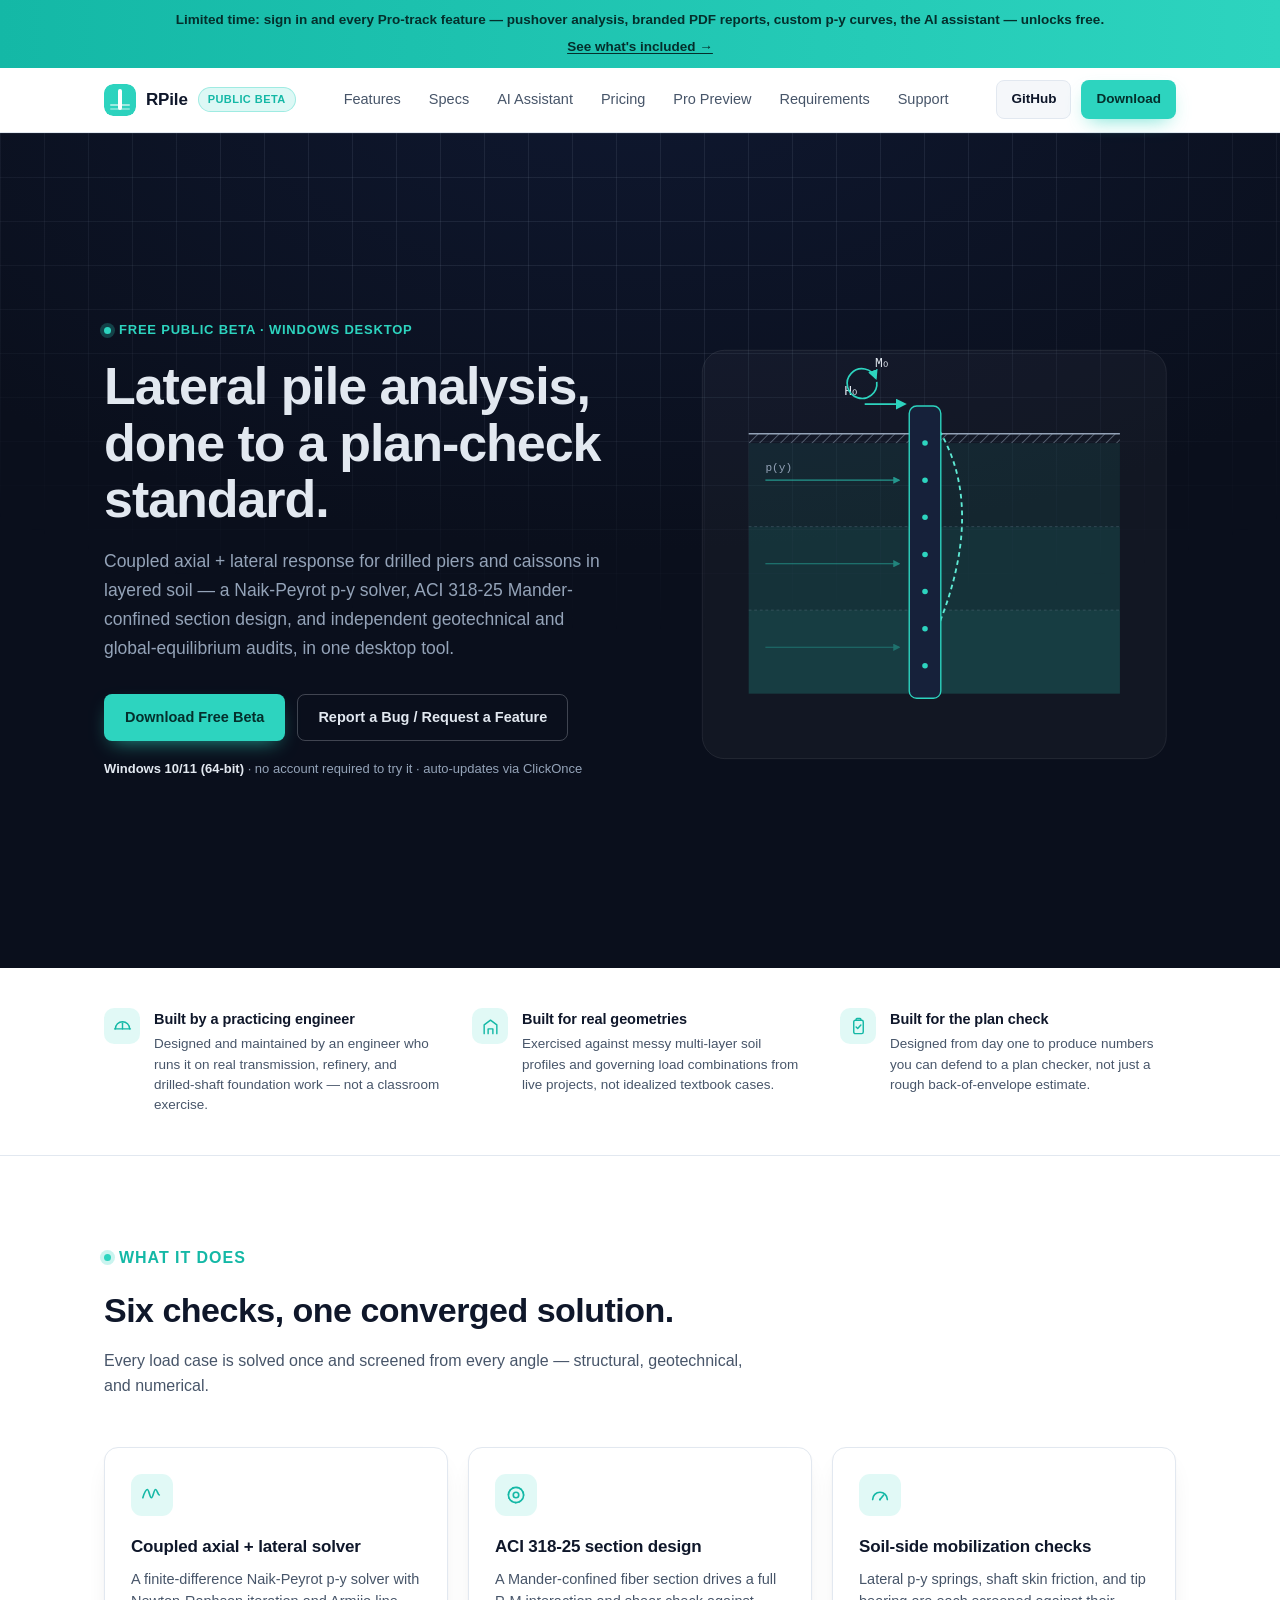
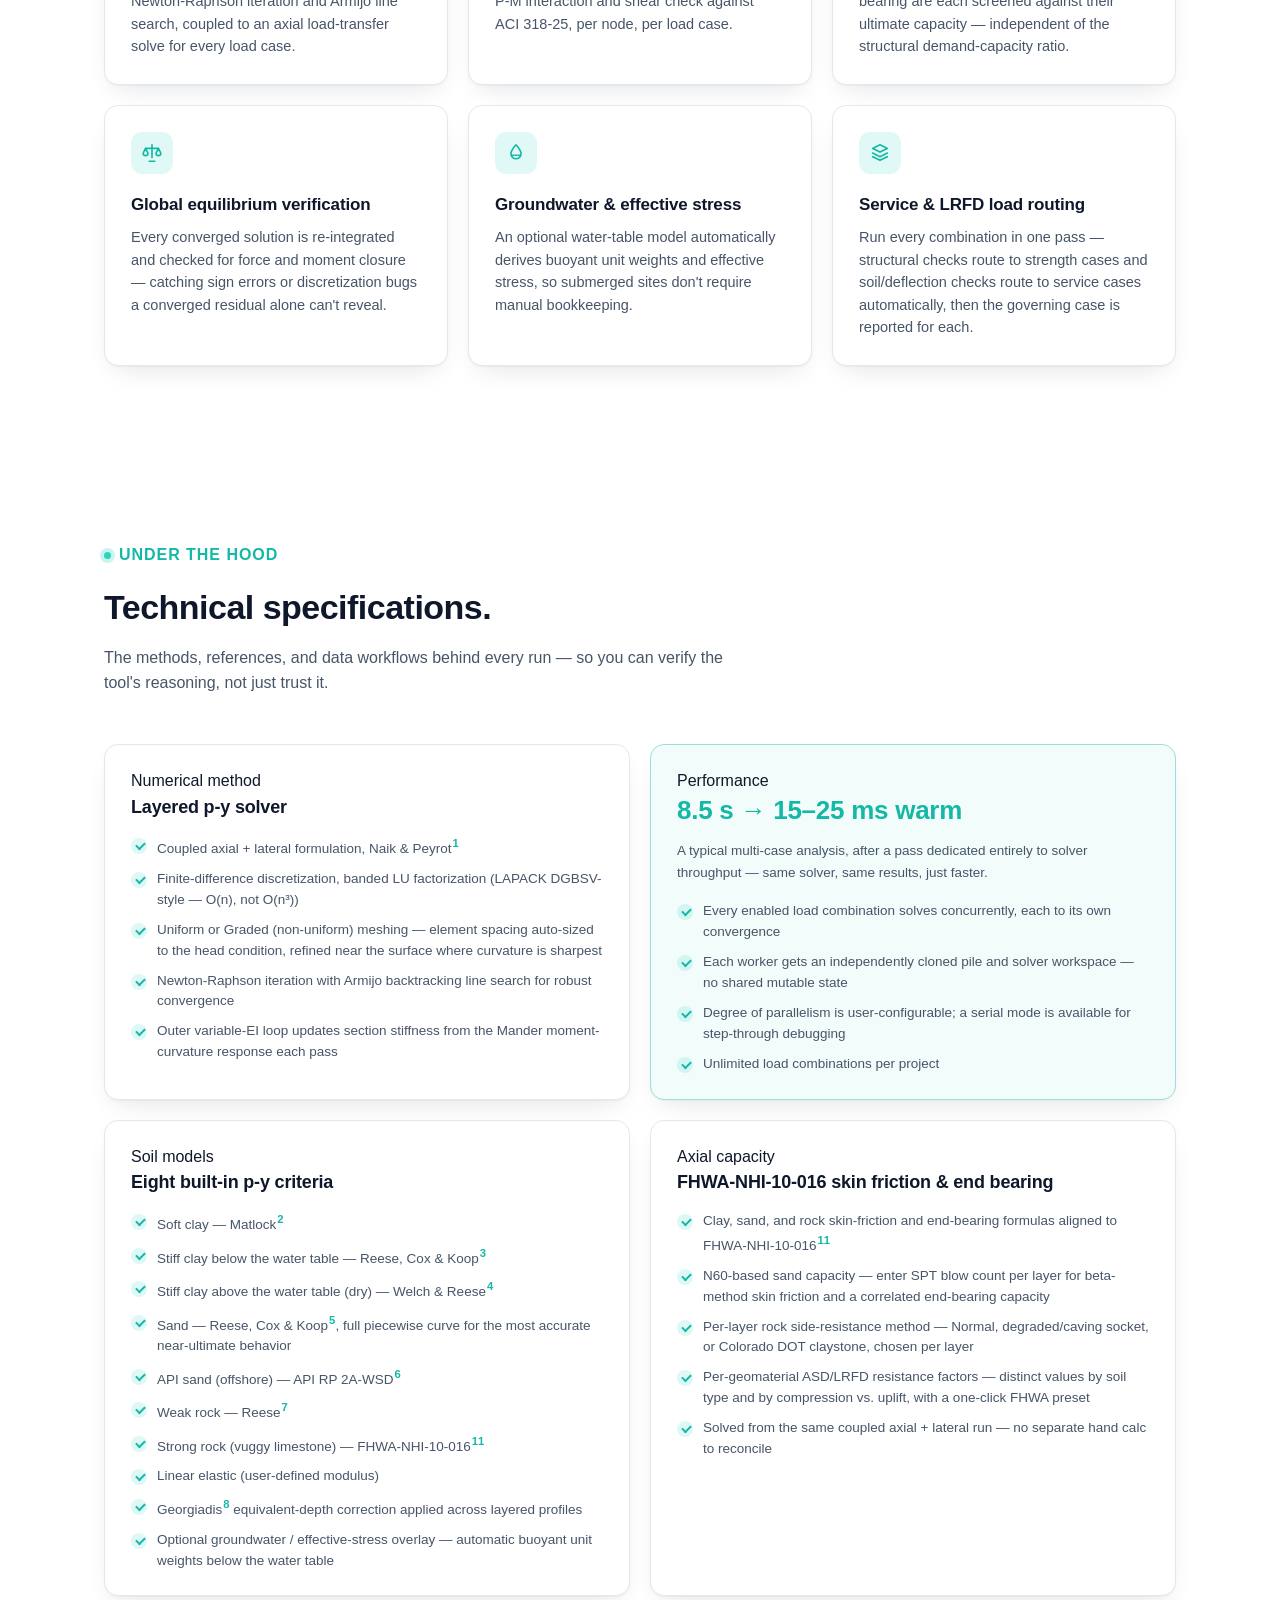
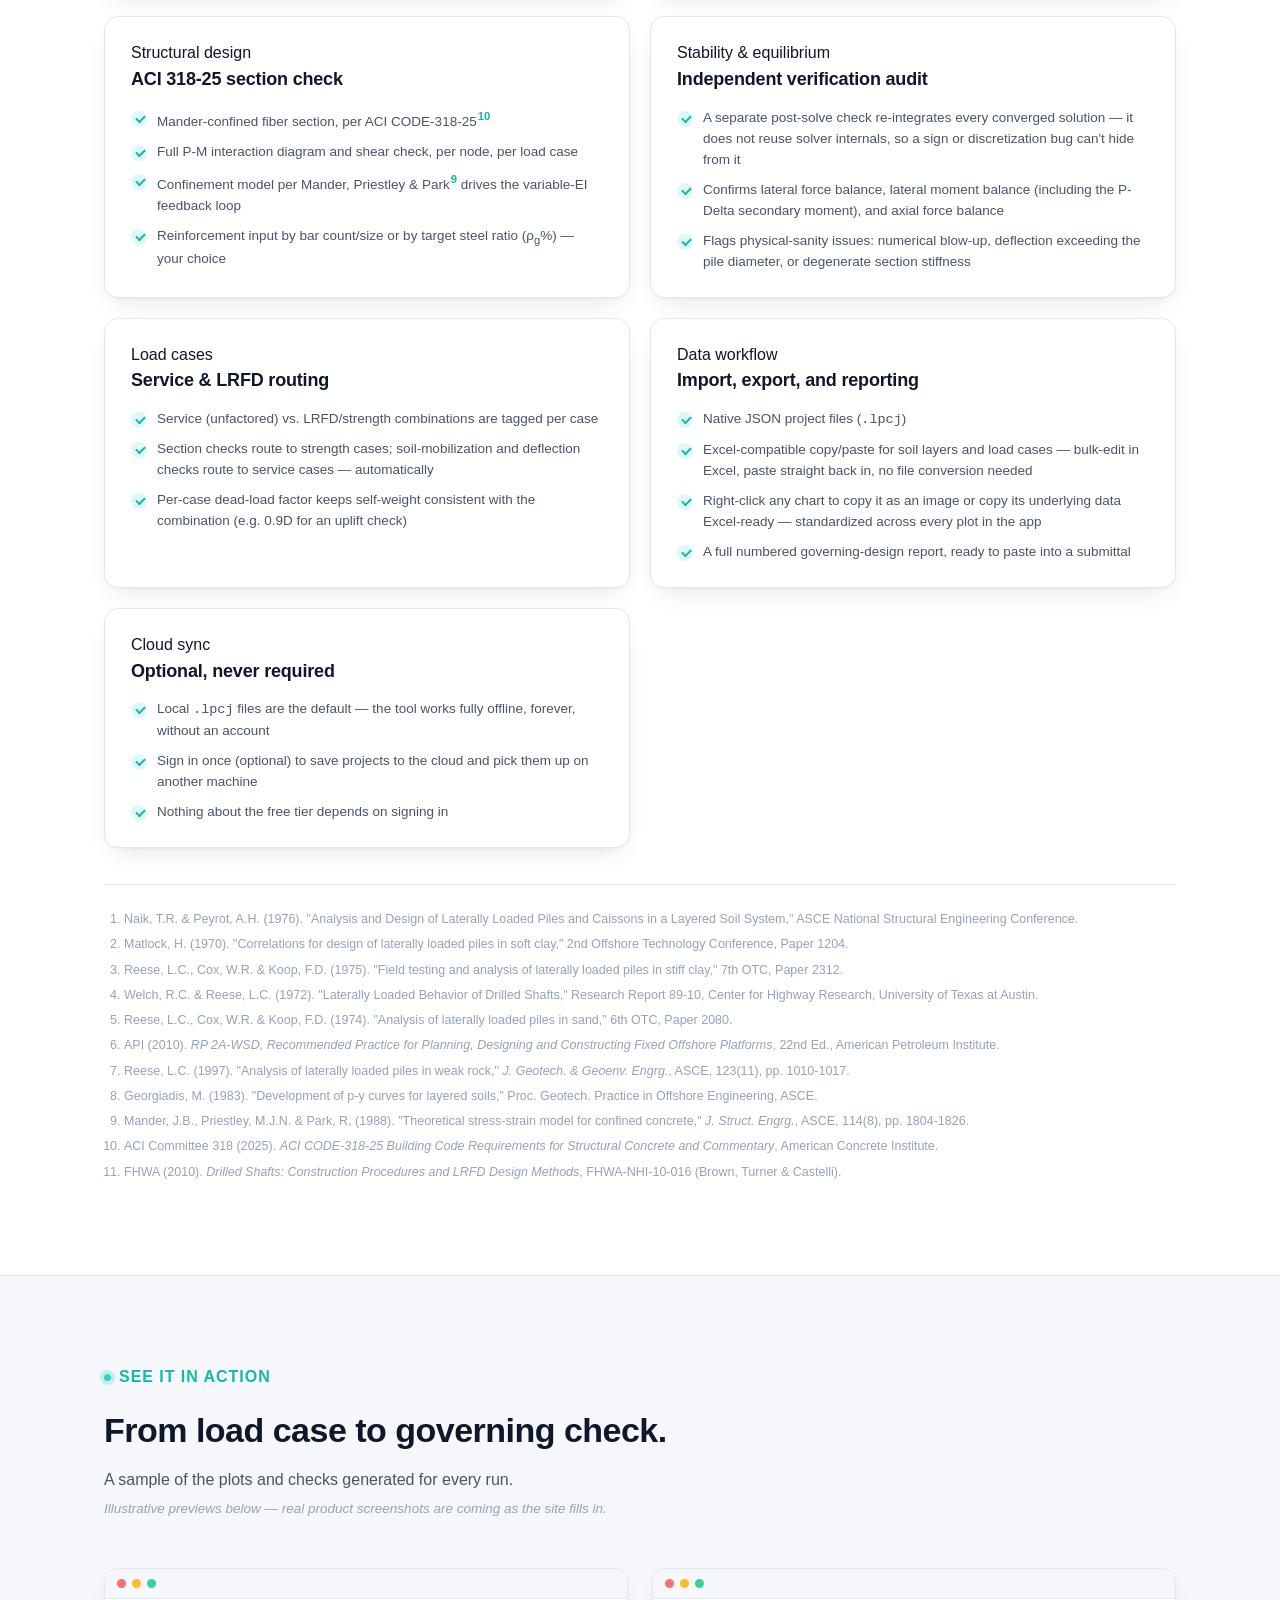
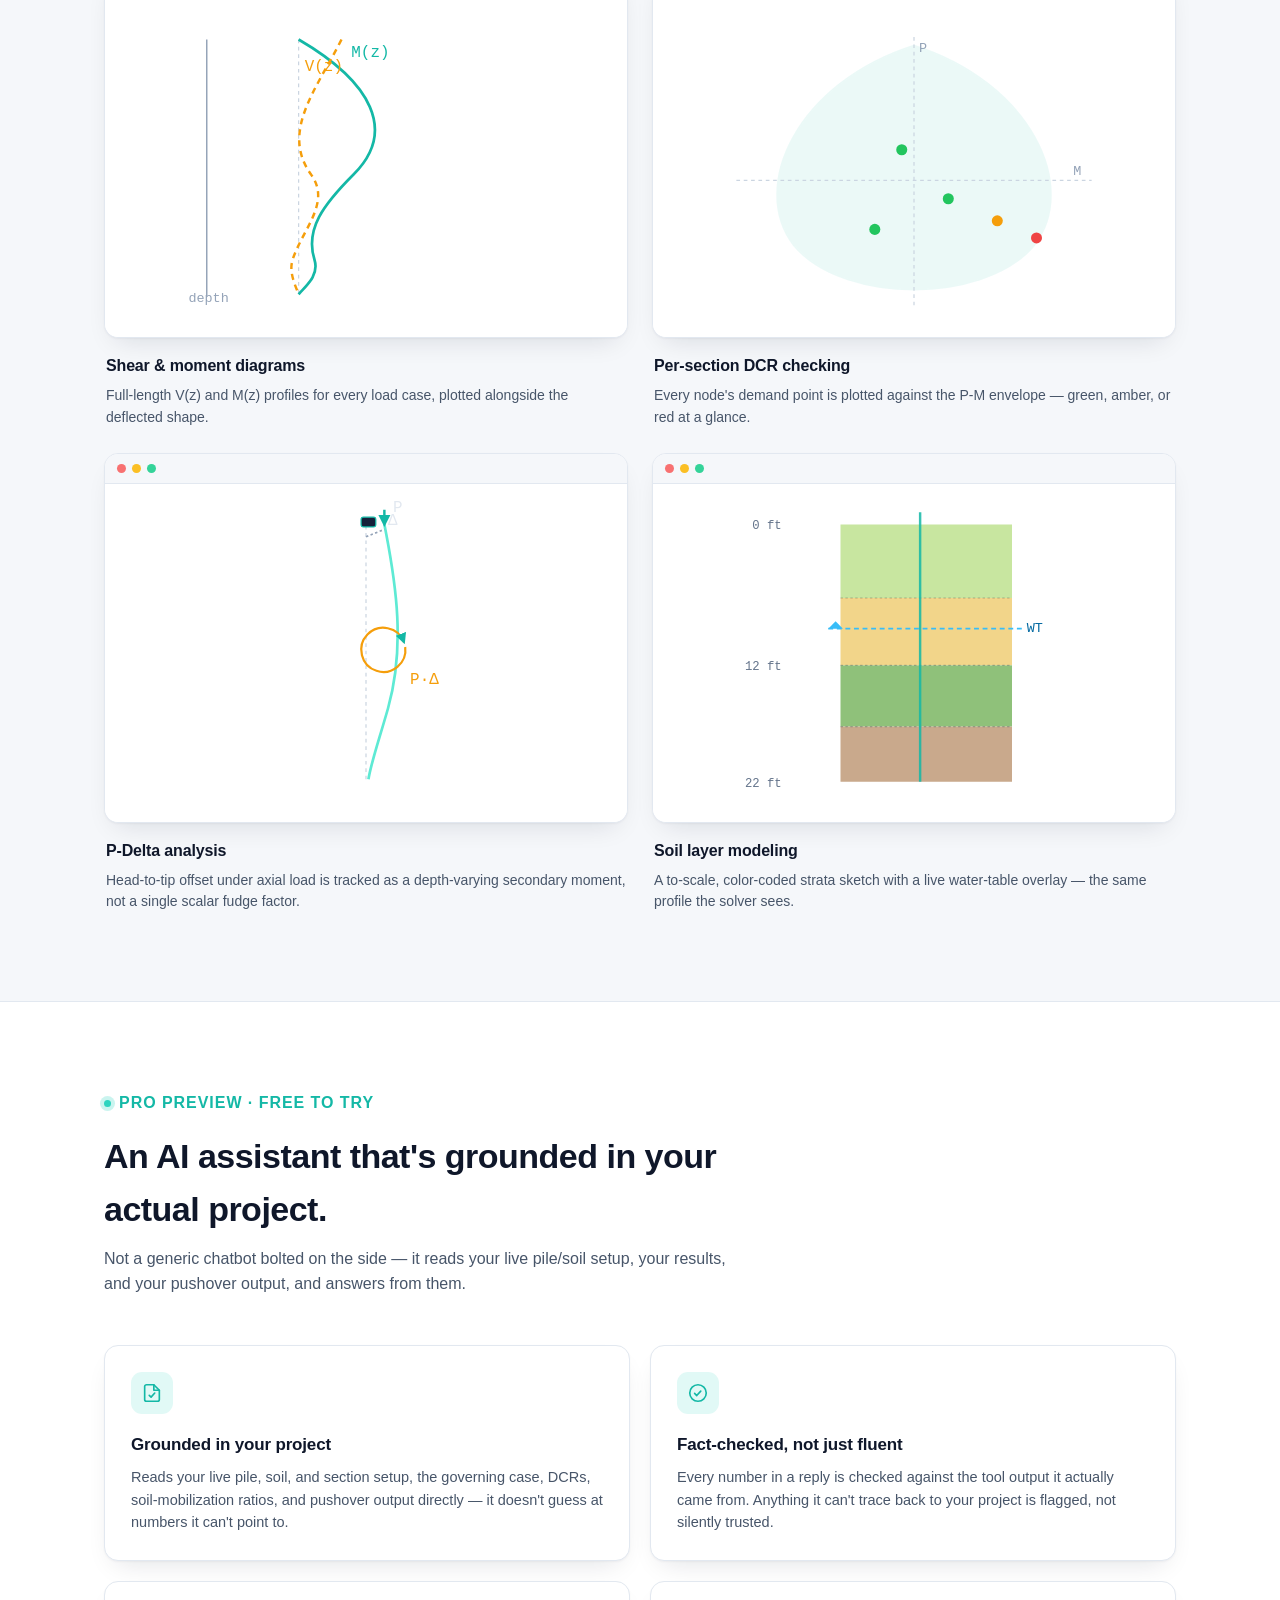
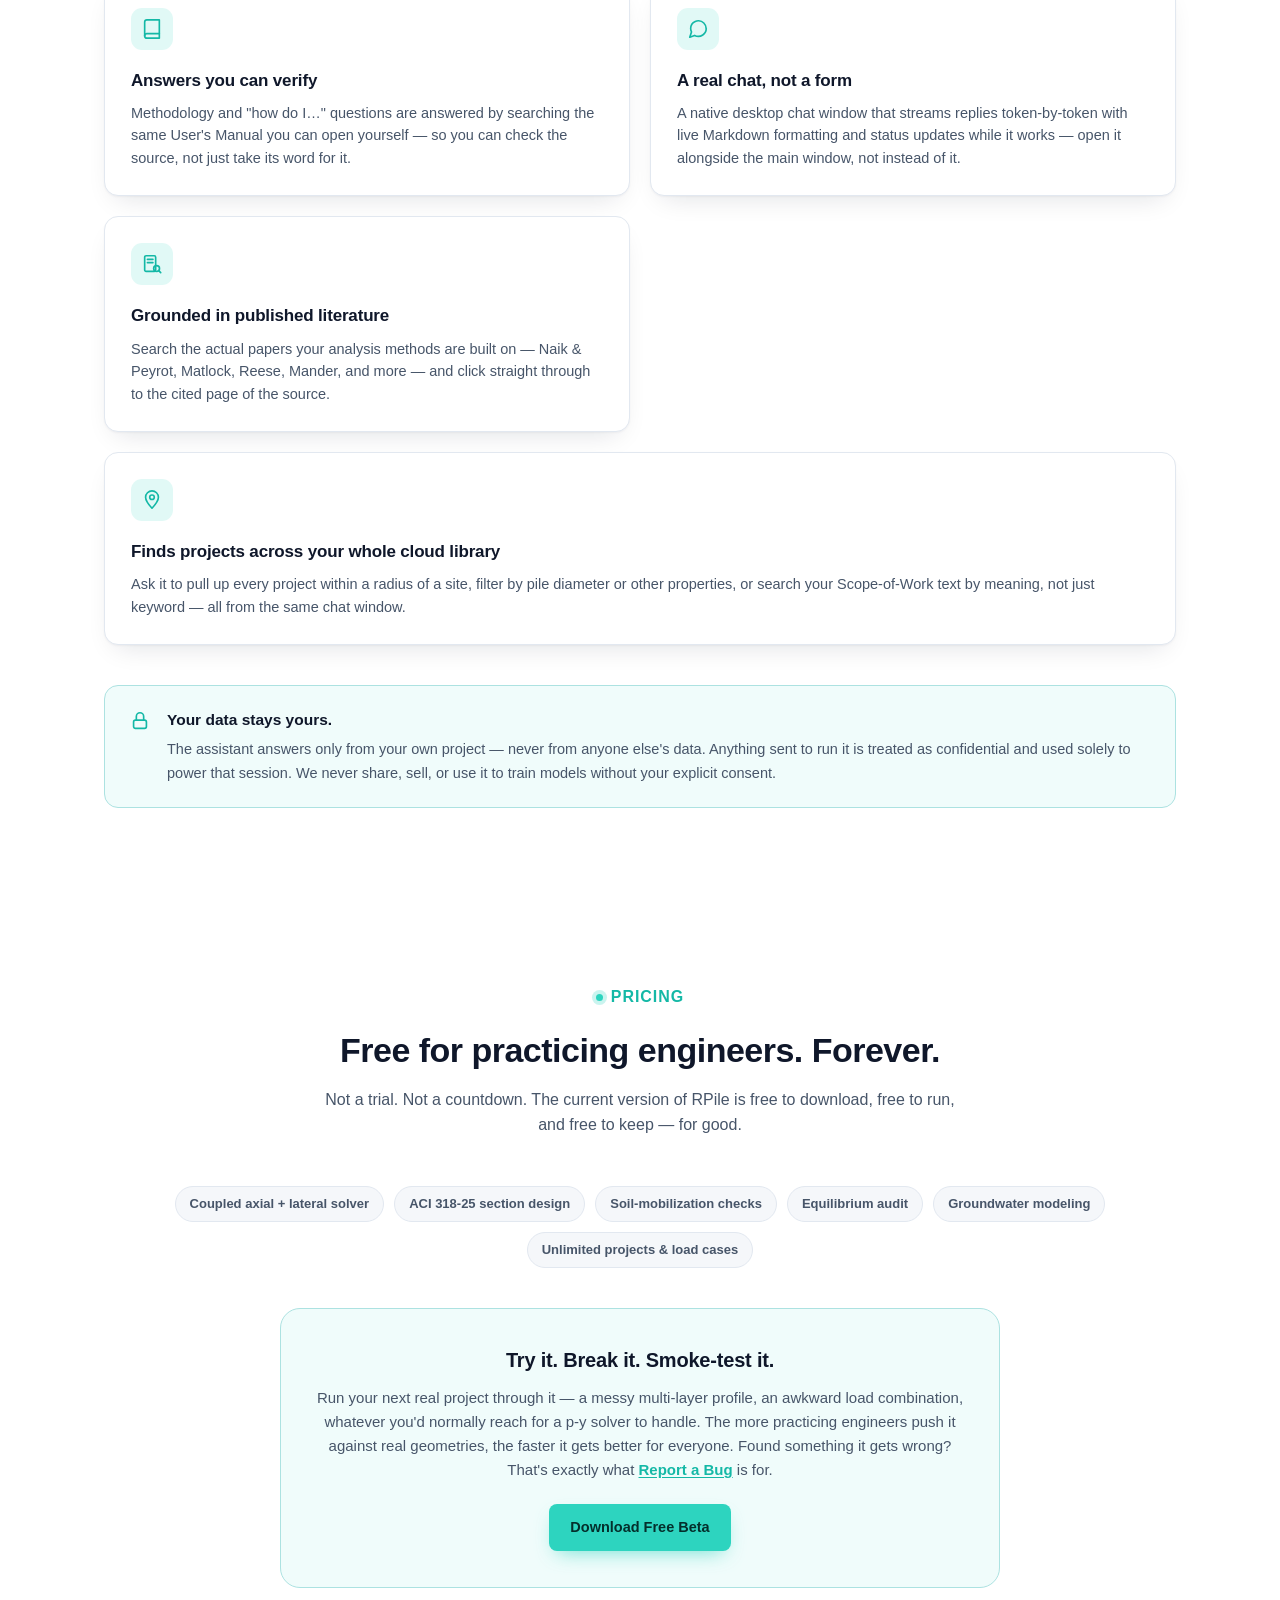
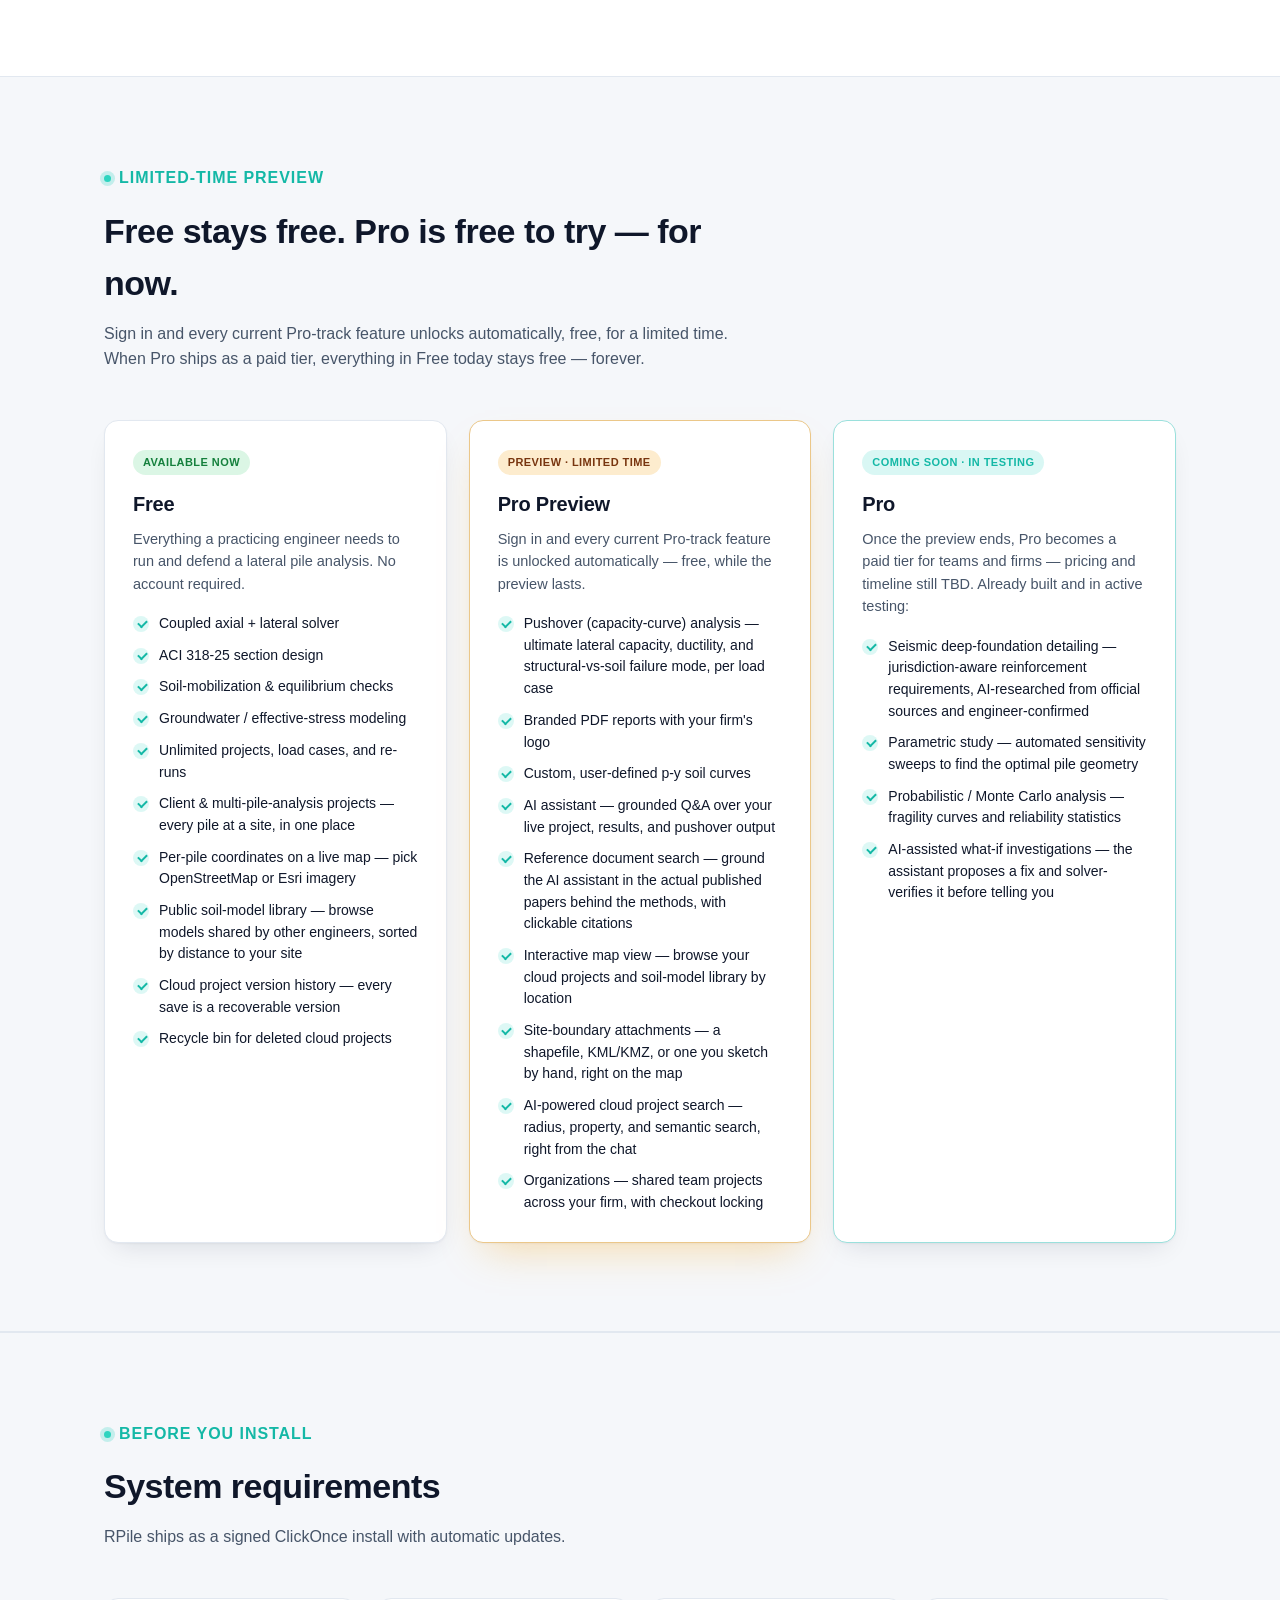
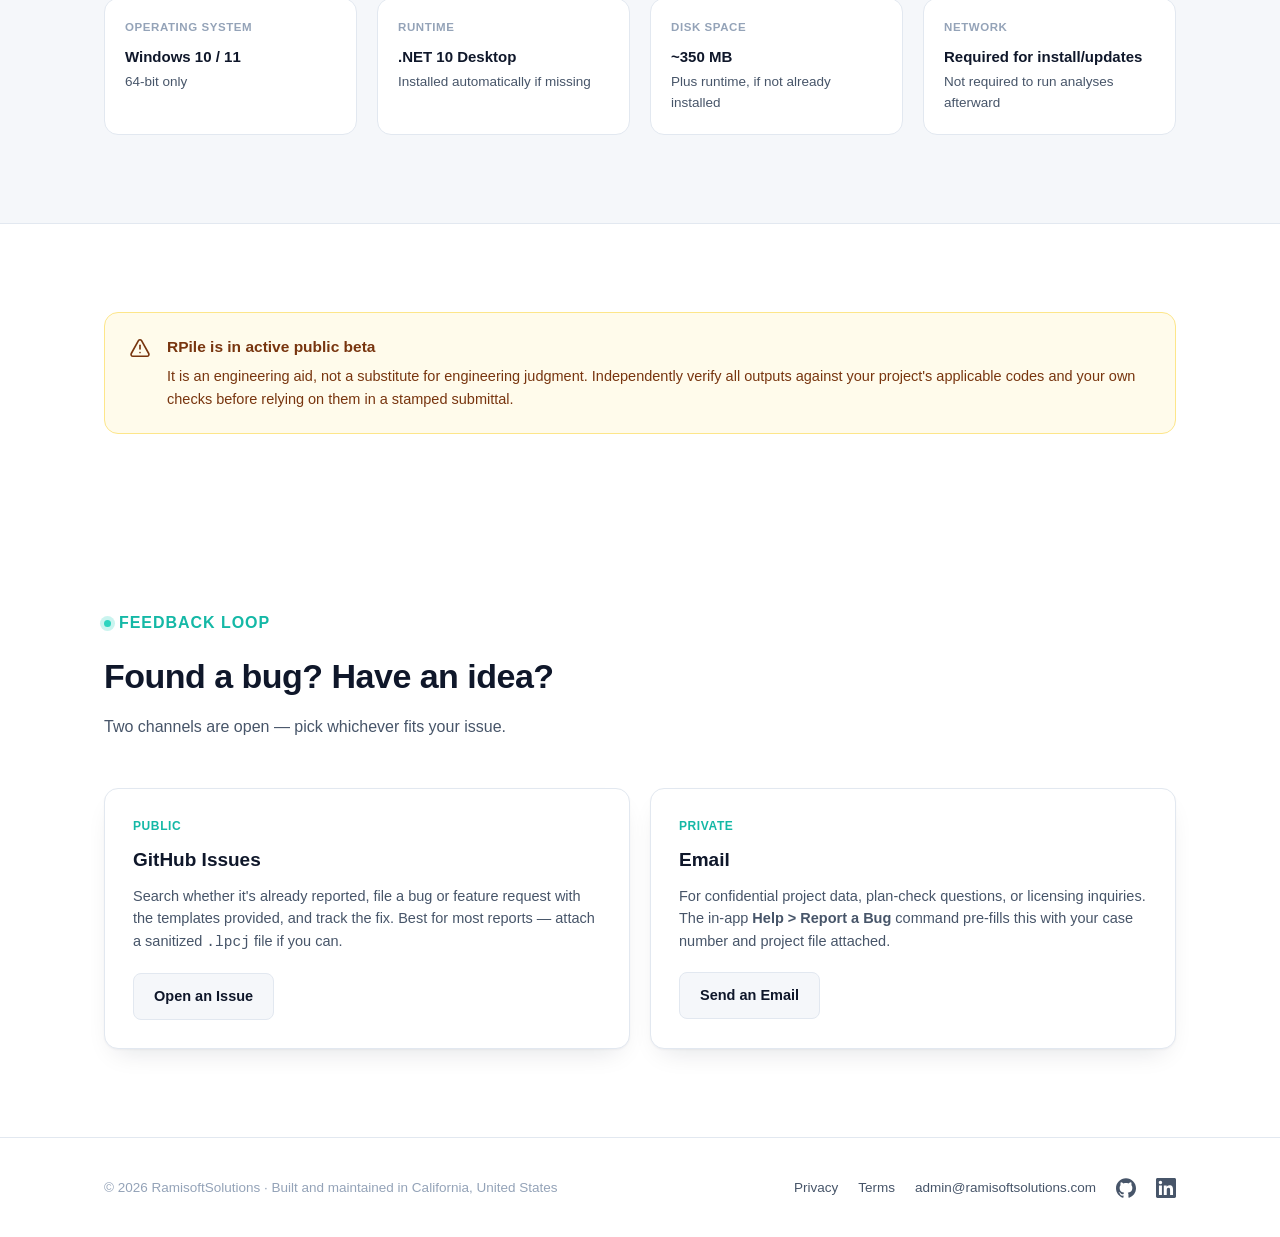
==== commit f89d360a: "Privacy policy 1.113 and terms of use" ====
--- a/src/index.html
+++ b/src/index.html
@@ -803,6 +803,7 @@
     <span>&copy; 2026 RamisoftSolutions &middot; Built and maintained in California, United States</span>
     <ul class="footer__links">
       <li><a href="/privacy/">Privacy</a></li>
+      <li><a href="/terms/">Terms</a></li>
       <li><a href="mailto:admin@ramisoftsolutions.com">admin@ramisoftsolutions.com</a></li>
       <li>
         <a class="footer__icon" href="https://github.com/CoolRamin/LateralPile-site" target="_blank" rel="noopener" aria-label="RPile on GitHub" title="GitHub">
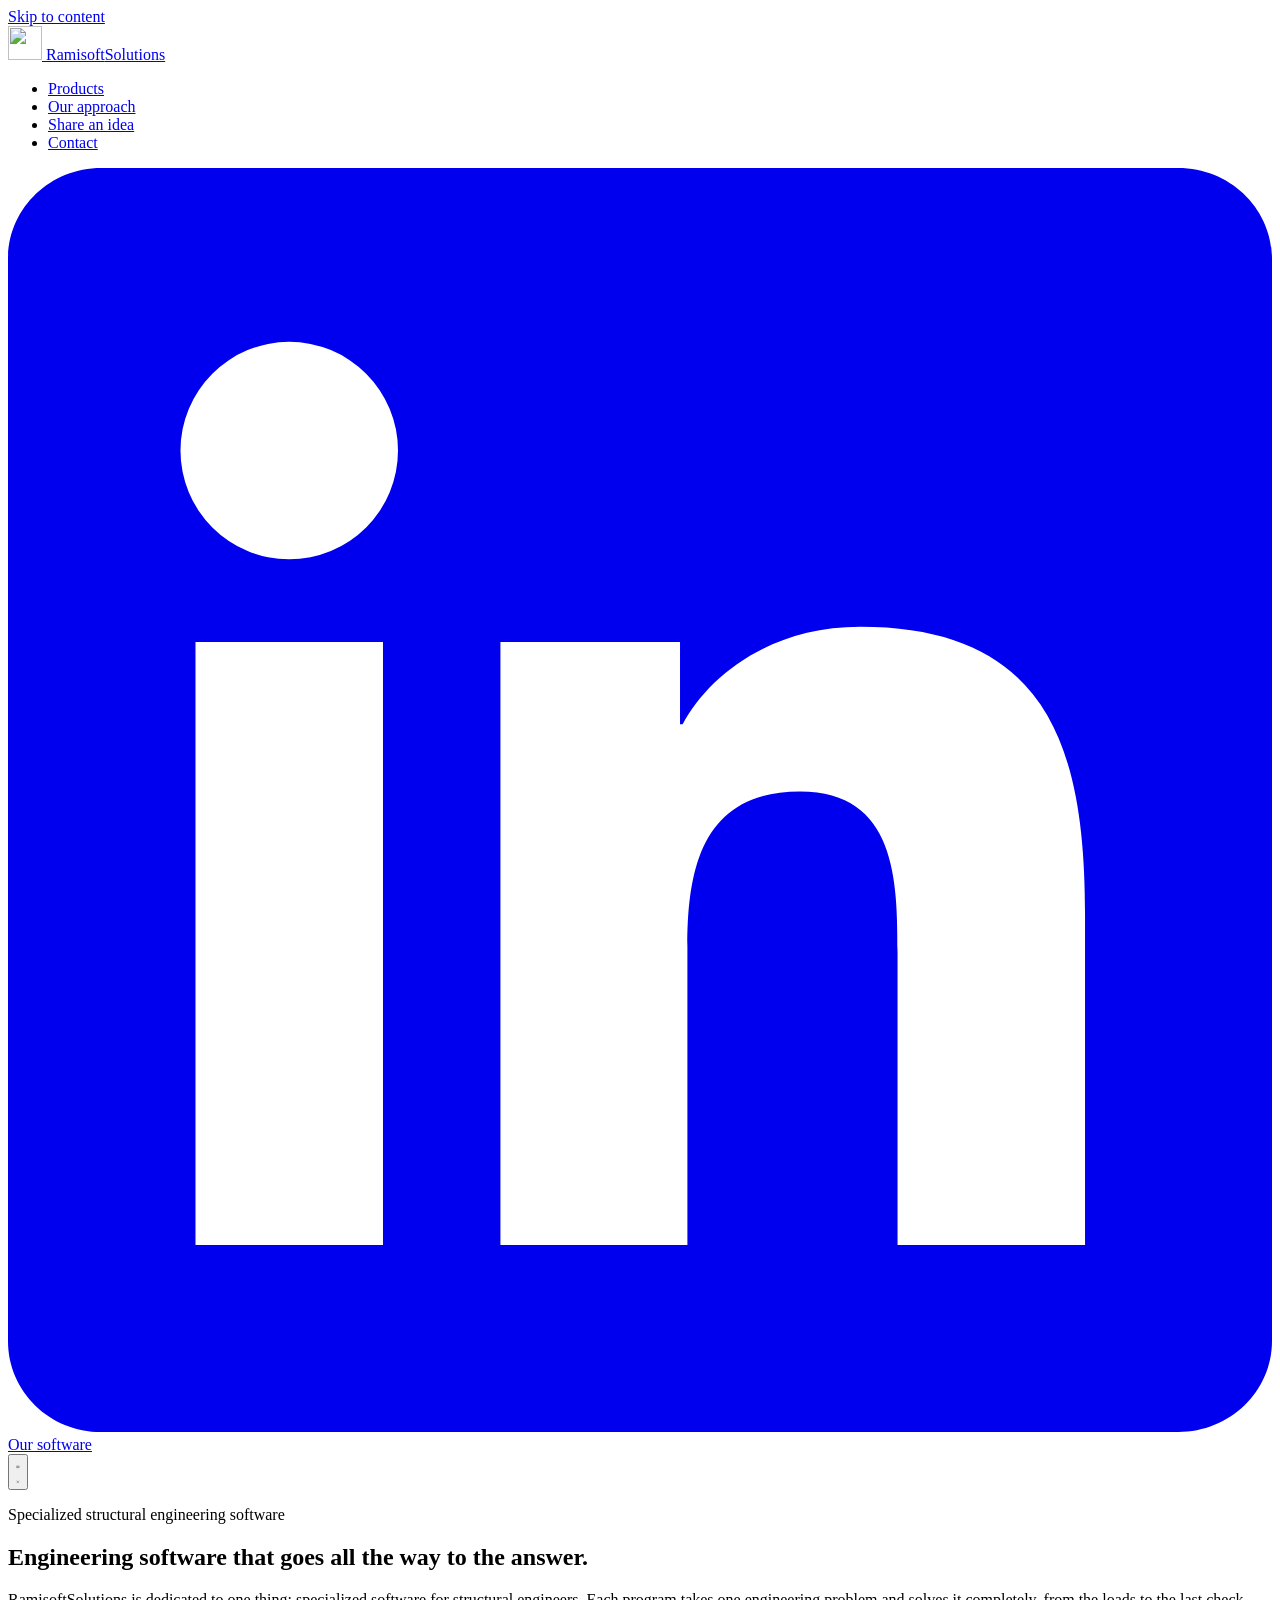
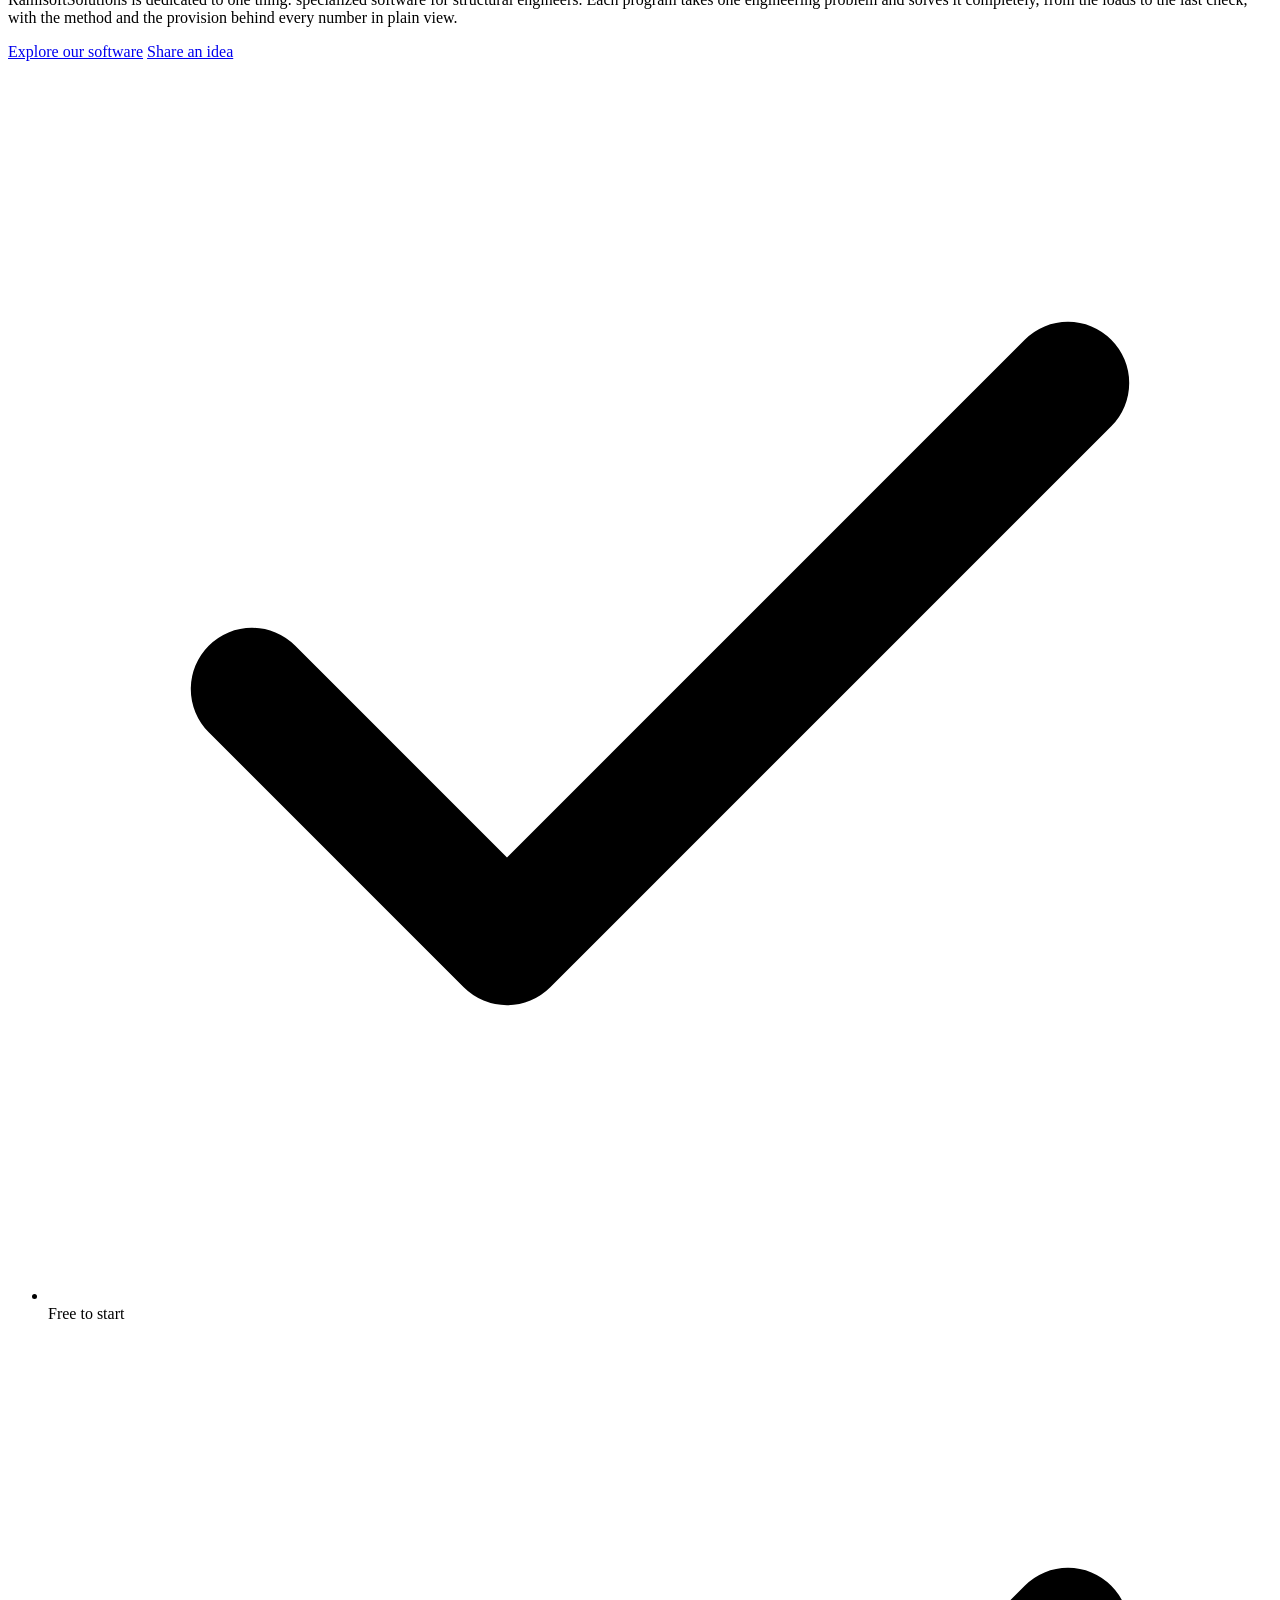
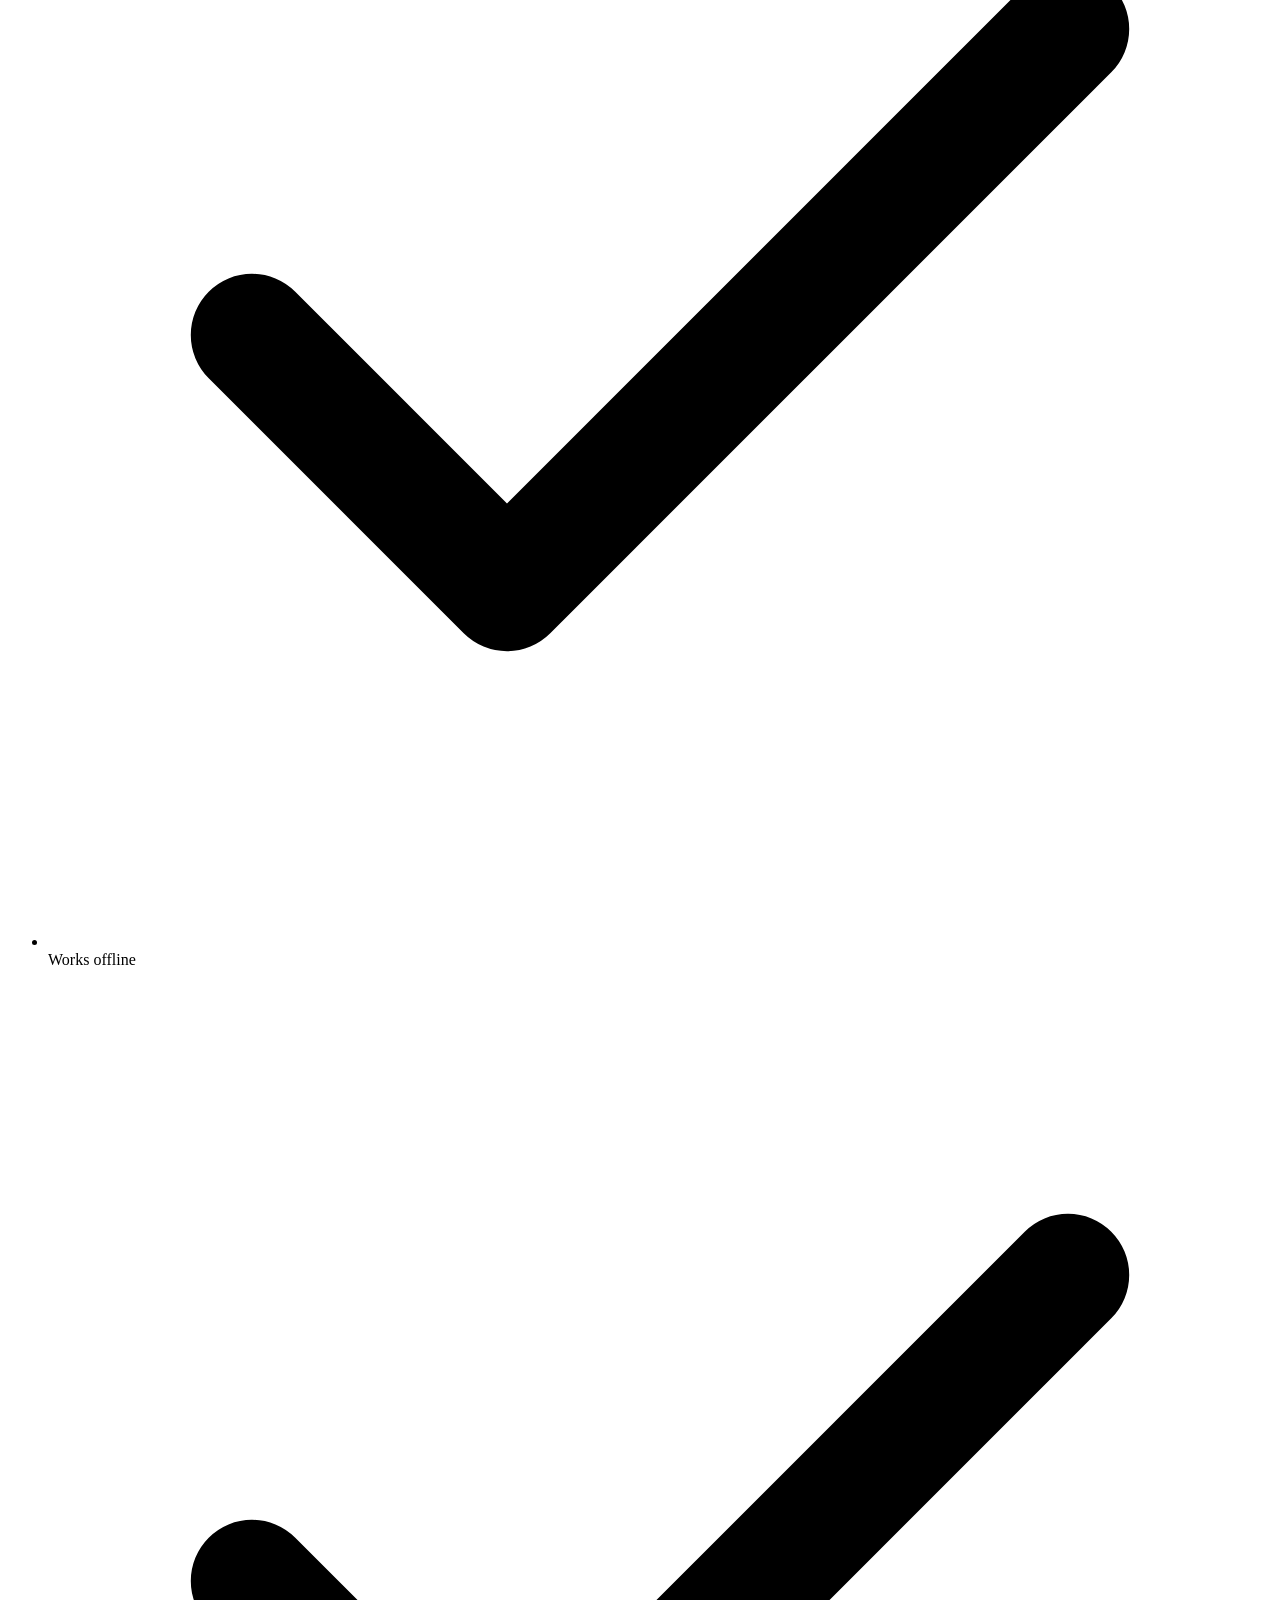
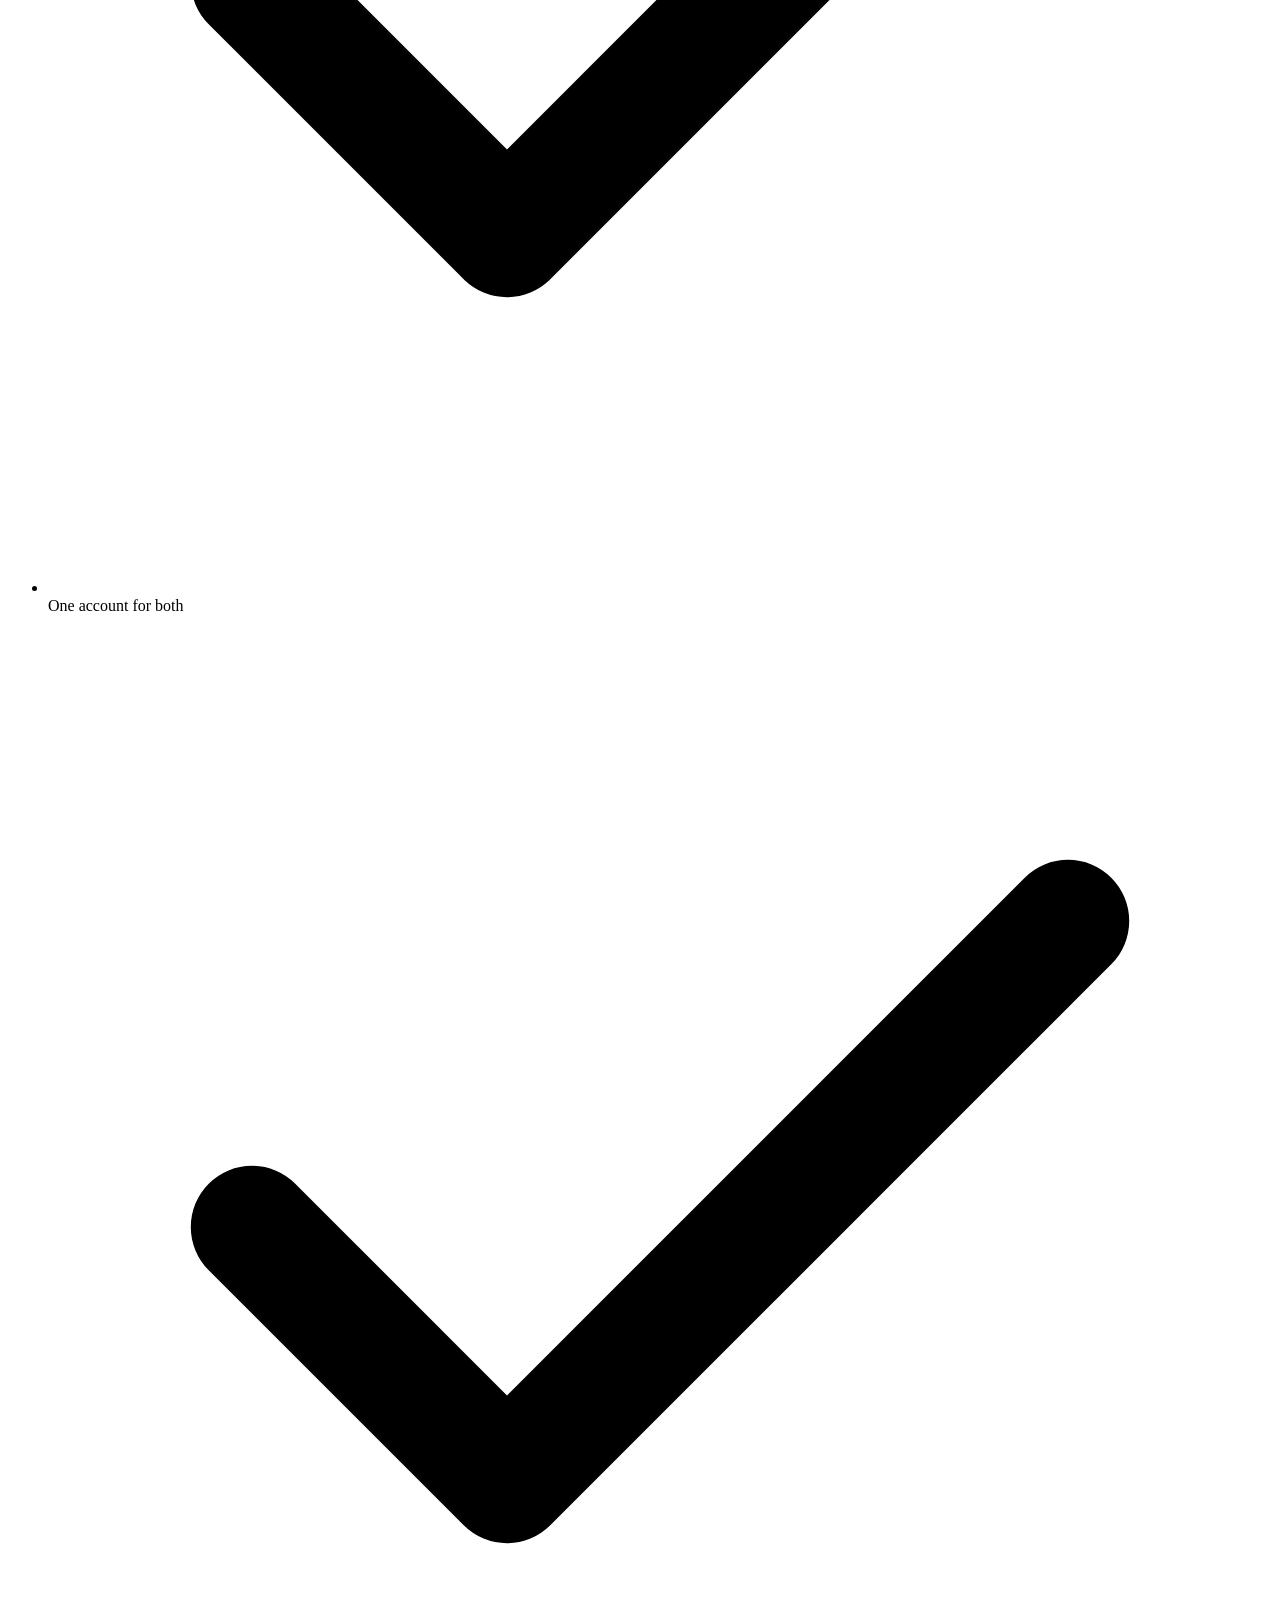
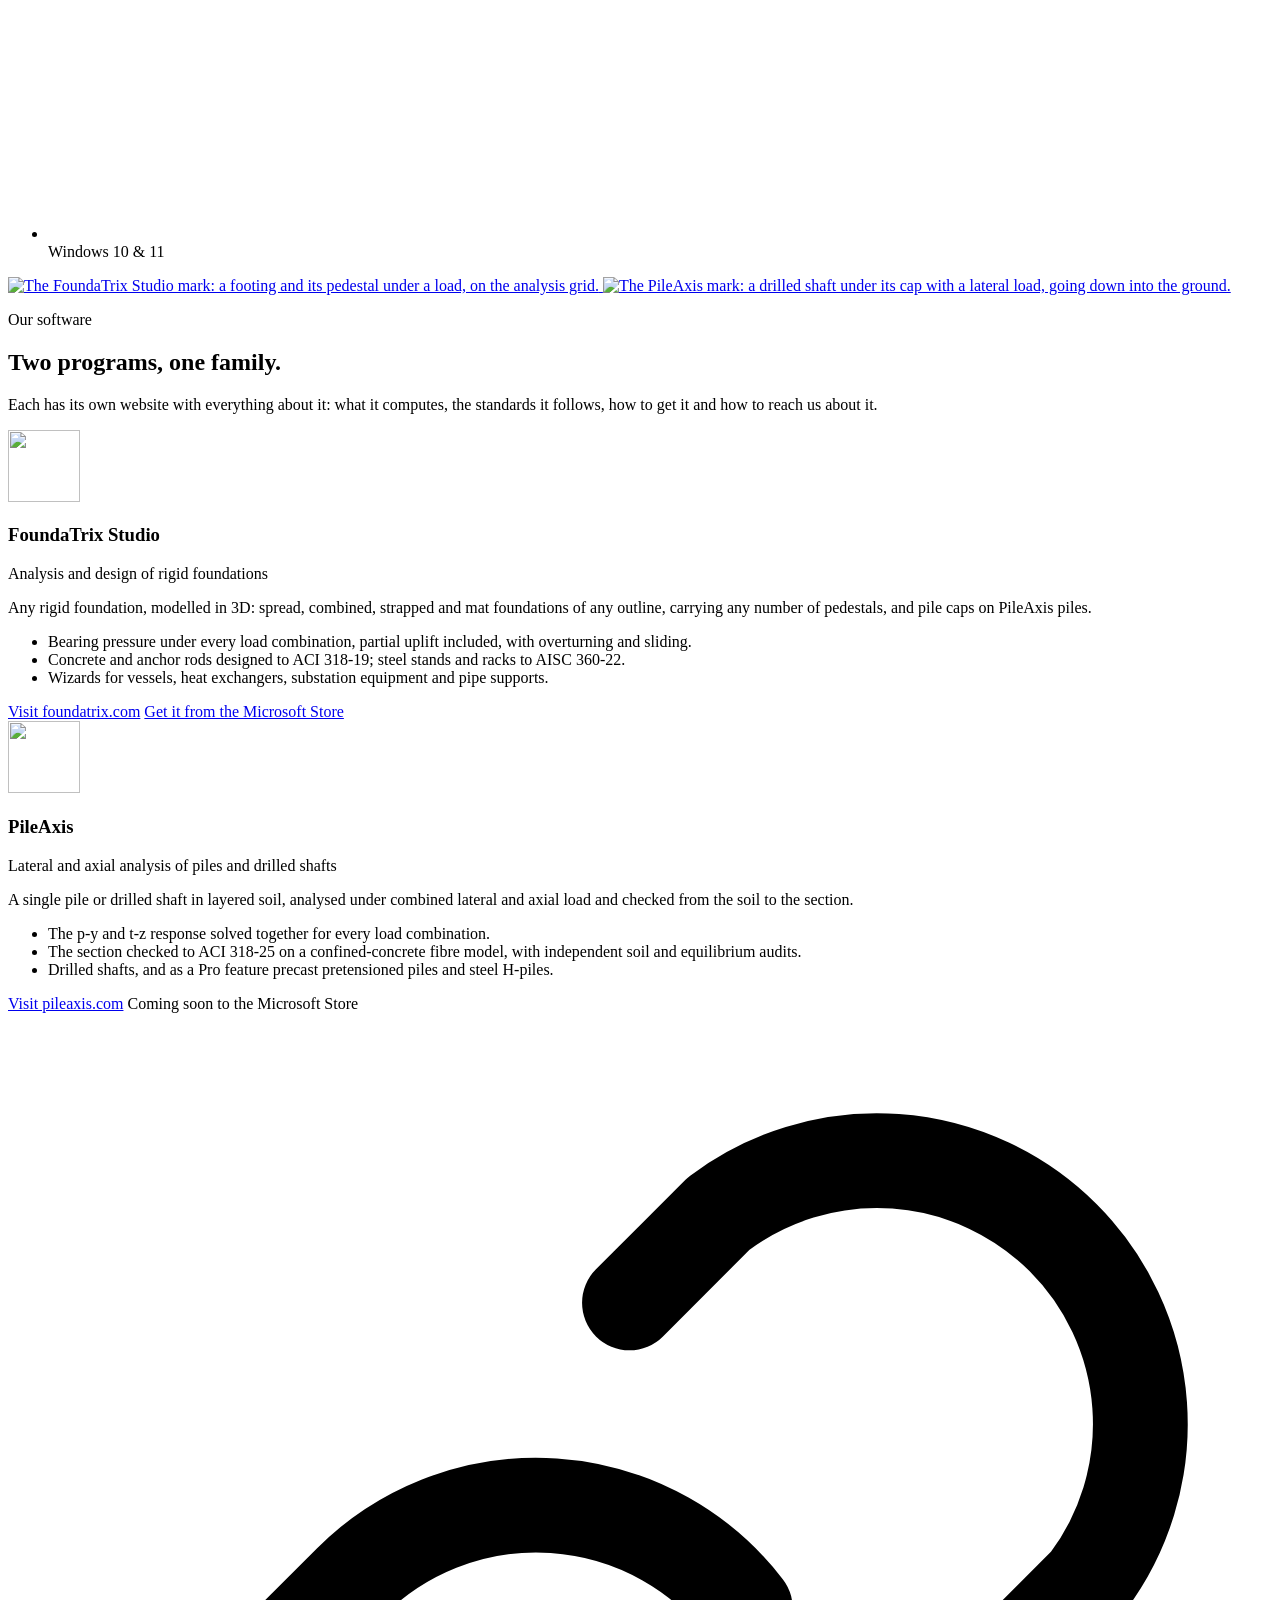
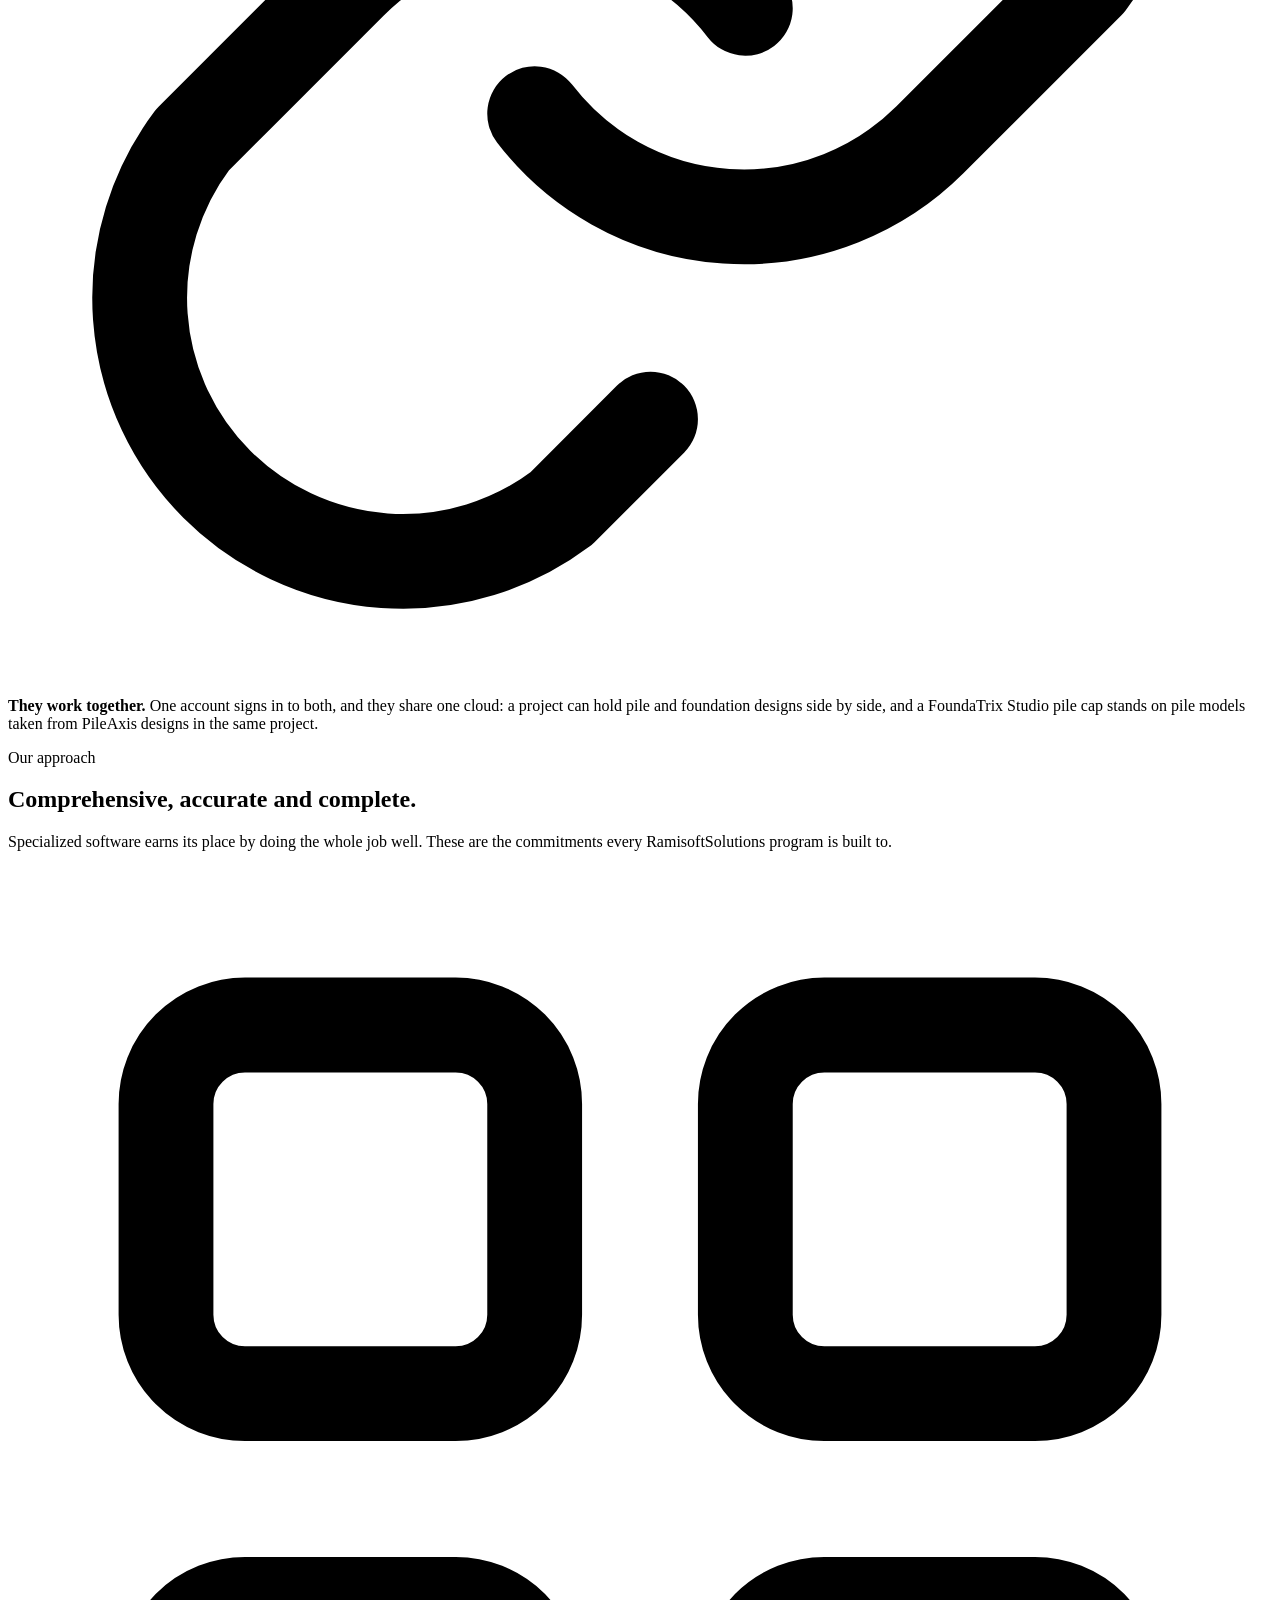
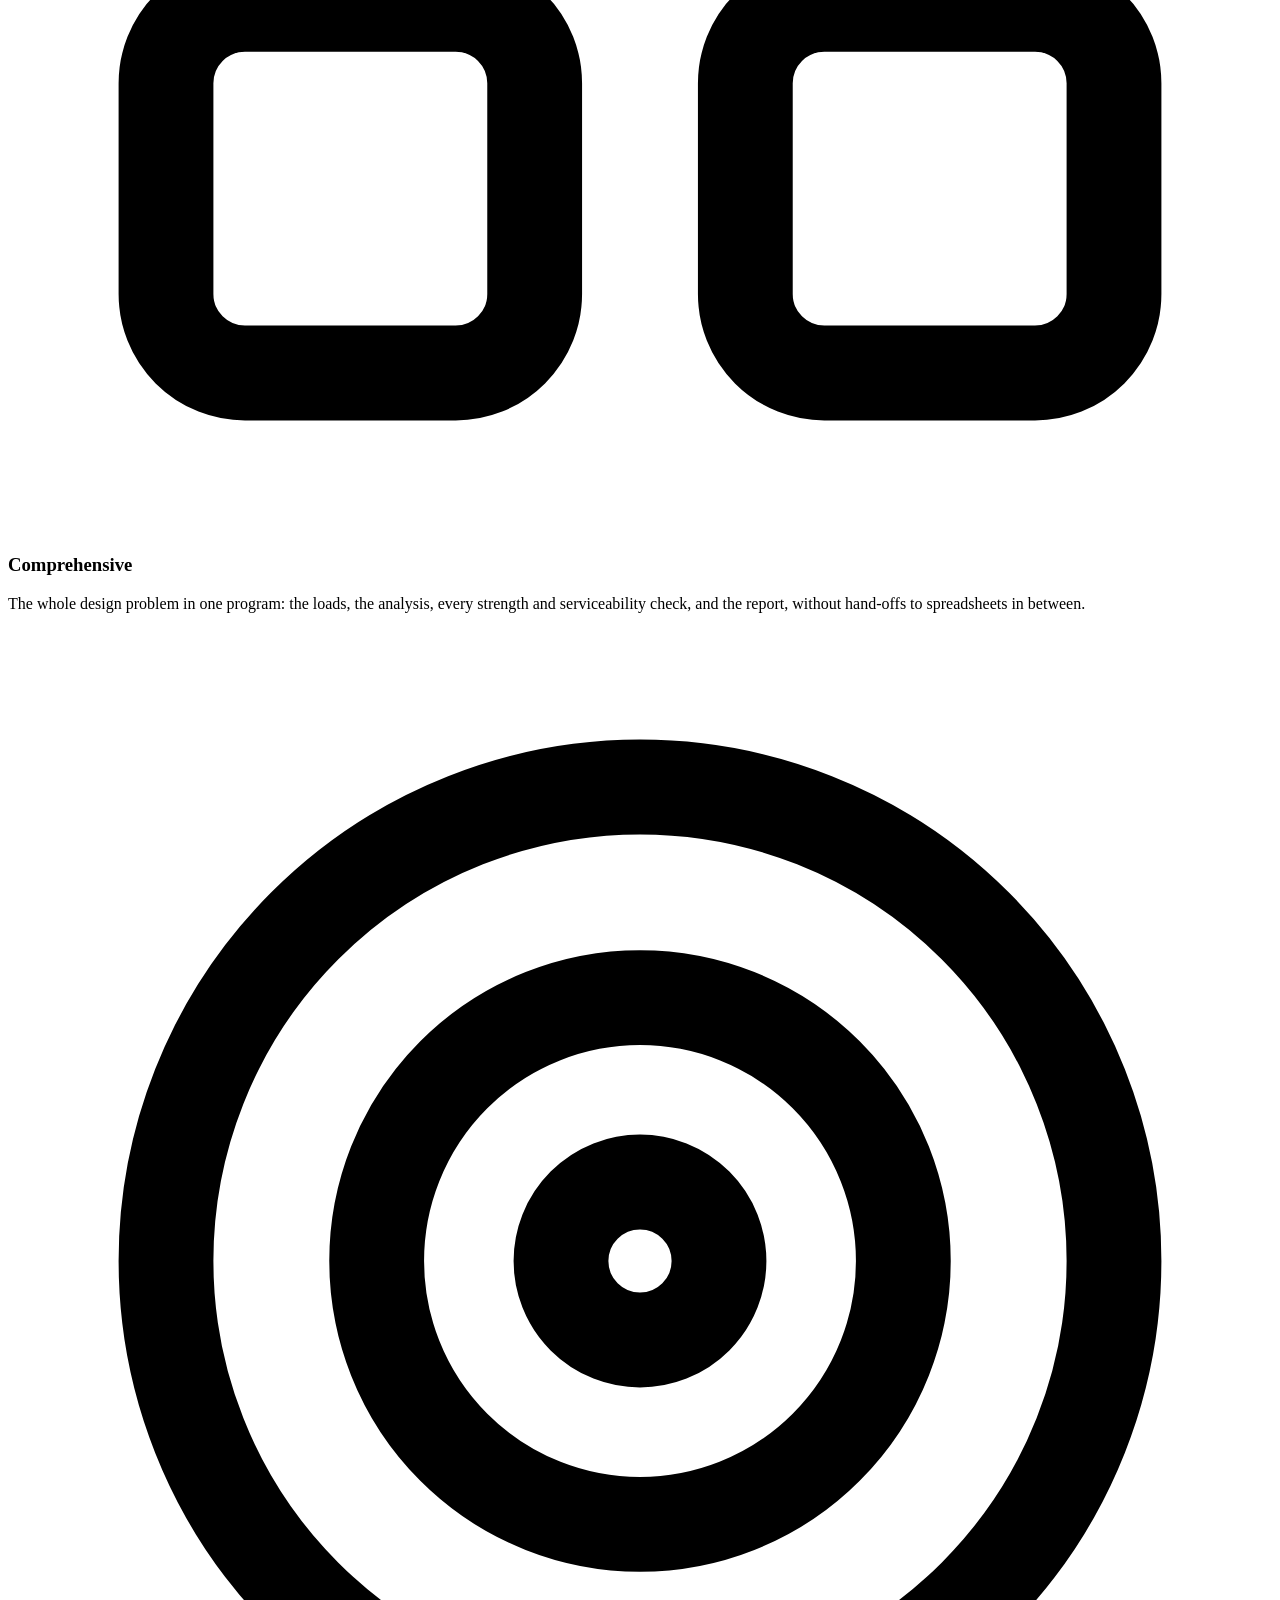
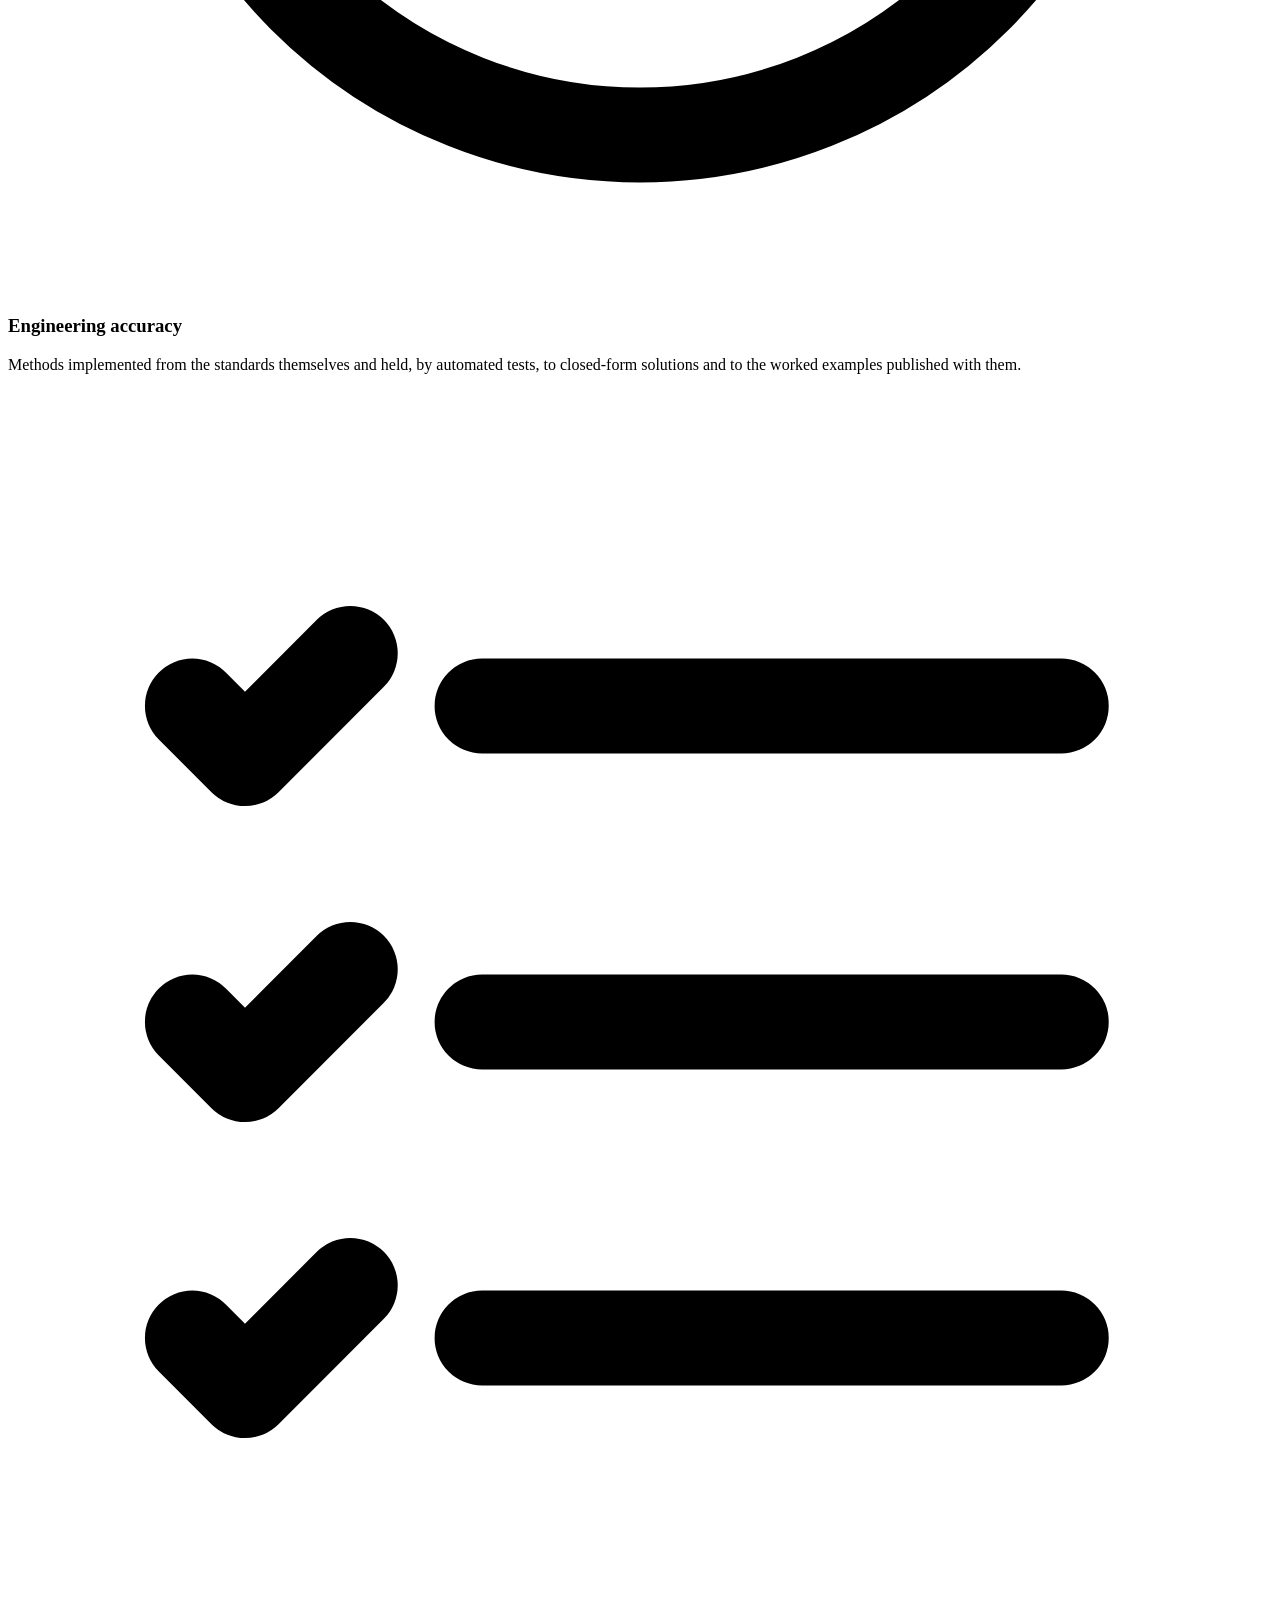
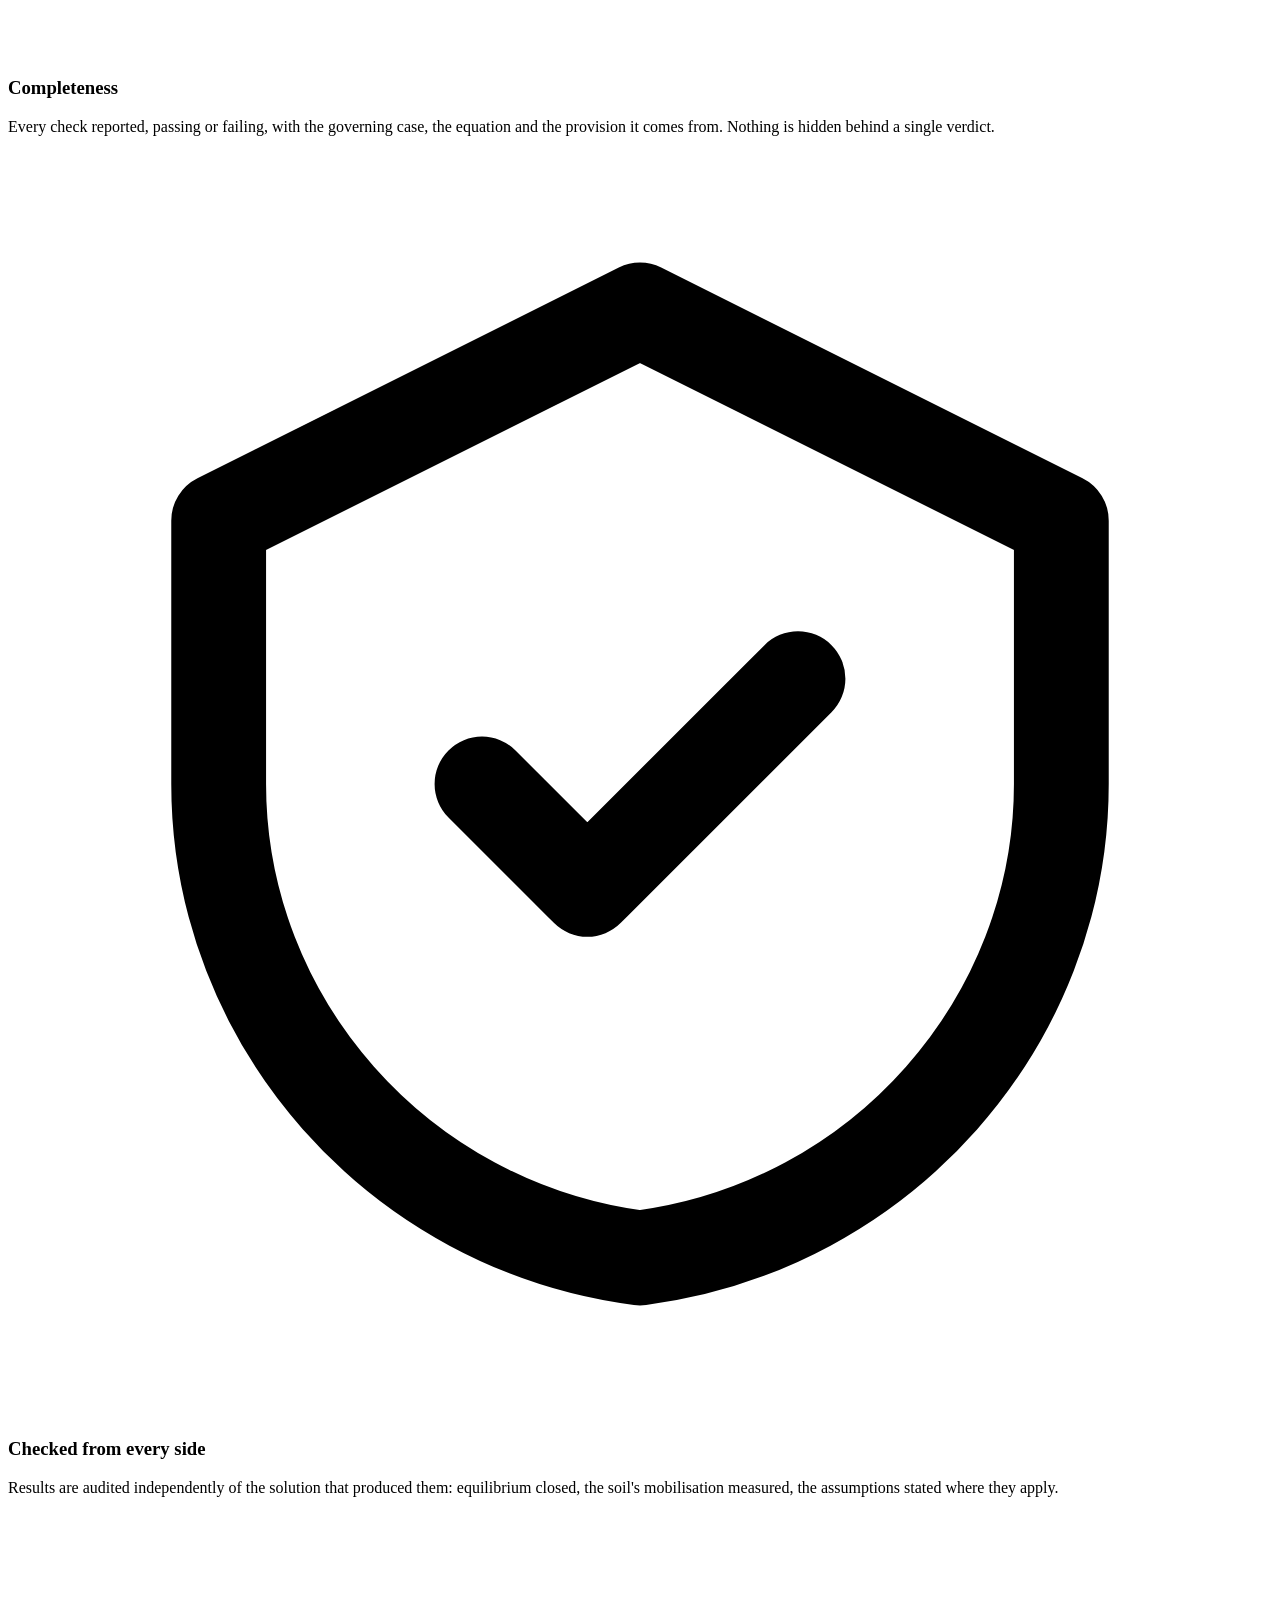
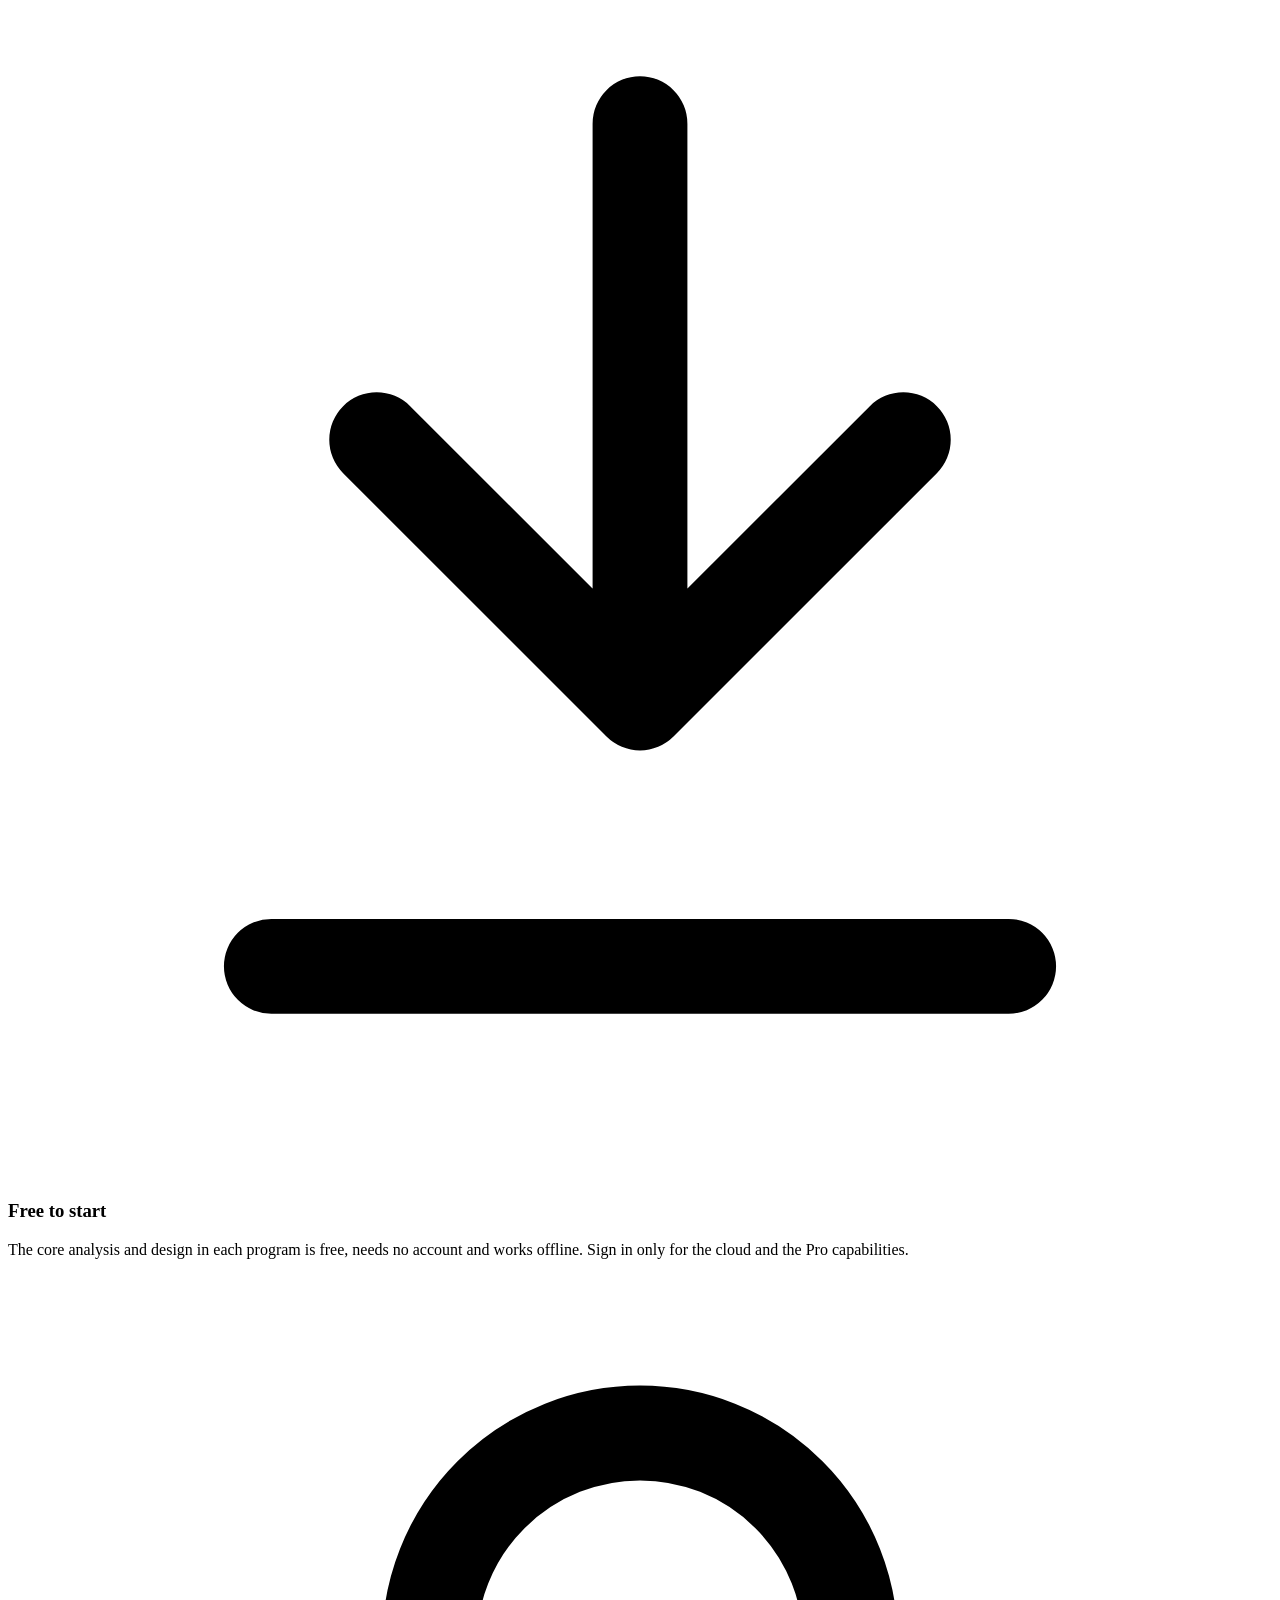
==== commit 716ecae8: "The RamisoftSolutions company site The one-page RPile site becomes the company's: RamisoftSolutions " ====
--- a/src/index.html
+++ b/src/index.html
@@ -3,850 +3,325 @@
 <head>
 <meta charset="utf-8" />
 <meta name="viewport" content="width=device-width, initial-scale=1" />
-<title>RPile — Lateral Pile &amp; Caisson Analysis Software</title>
-<meta name="description" content="RPile is a Windows desktop tool for coupled axial + lateral pile analysis: a Naik-Peyrot p-y solver, ACI 318-25 Mander-confined section design, and independent soil-mobilization and equilibrium checks. Free public beta." />
+<title>RamisoftSolutions — Specialized Structural Engineering Software</title>
+<meta name="description" content="RamisoftSolutions develops specialized structural engineering software for Windows: FoundaTrix Studio for the analysis and design of rigid foundations, and PileAxis for the lateral and axial analysis of piles and drilled shafts." />
+<meta name="color-scheme" content="light dark" />
+<meta name="theme-color" content="#0a0f1c" />
 <meta property="og:type" content="website" />
-<meta property="og:title" content="RPile — Lateral Pile & Caisson Analysis Software" />
-<meta property="og:description" content="Coupled axial + lateral pile analysis, ACI 318-25 section design, and independent geotechnical + equilibrium audits. Free Windows public beta." />
+<meta property="og:site_name" content="RamisoftSolutions" />
 <meta property="og:url" content="https://www.ramisoftsolutions.com/" />
-<meta name="theme-color" content="#0a0f1c" />
-<link rel="icon" href="favicon.svg" type="image/svg+xml" />
-<link rel="stylesheet" href="styles.css" />
+<meta property="og:title" content="RamisoftSolutions — specialized structural engineering software" />
+<meta property="og:description" content="FoundaTrix Studio for rigid foundations and PileAxis for piles and drilled shafts: comprehensive, accurate and complete engineering software for Windows." />
+<link rel="canonical" href="https://www.ramisoftsolutions.com/" />
+<link rel="icon" href="/favicon.svg" type="image/svg+xml" />
+<link rel="stylesheet" href="/styles.css" />
+<script src="/site.js" defer></script>
+<script type="application/ld+json">
+{
+  "@context": "https://schema.org",
+  "@type": "Organization",
+  "name": "RamisoftSolutions",
+  "url": "https://www.ramisoftsolutions.com/",
+  "email": "admin@ramisoftsolutions.com",
+  "description": "Developer of specialized structural engineering software.",
+  "sameAs": ["https://www.linkedin.com/company/ramisoftsolutions/", "https://www.foundatrix.com/", "https://www.pileaxis.com/"]
+}
+</script>
 </head>
 <body>
 
-<a class="visually-hidden" href="#main">Skip to content</a>
-
-<div class="announce-bar">
-  <div class="container announce-bar__inner">
-    <span class="announce-bar__text"><strong>Limited time:</strong> sign in and every Pro-track feature — pushover analysis, branded PDF reports, custom p-y curves, the AI assistant — unlocks free.</span>
-    <a href="#pro-preview">See what's included &rarr;</a>
-  </div>
-</div>
+<a class="skip-link" href="#main">Skip to content</a>
 
 <header class="nav">
   <div class="container nav__inner">
-    <a class="brand" href="#top">
-      <svg class="brand-mark" viewBox="0 0 32 32" role="img" aria-label="RPile">
-        <defs>
-          <linearGradient id="bmGrad" x1="0" y1="0" x2="32" y2="32">
-            <stop offset="0" stop-color="#2dd4bf" />
-            <stop offset="1" stop-color="#0f766e" />
-          </linearGradient>
-        </defs>
-        <rect width="32" height="32" rx="9" fill="url(#bmGrad)" />
-        <rect x="14" y="5" width="4" height="21" rx="2" fill="#ffffff" />
-        <rect x="6" y="20" width="20" height="2" rx="1" fill="#ffffff" opacity="0.55" />
-        <rect x="6" y="24" width="20" height="2" rx="1" fill="#ffffff" opacity="0.35" />
-      </svg>
-      <span>RPile</span>
-      <span class="badge badge--beta">Public Beta</span>
+    <a class="brand" href="/" aria-label="RamisoftSolutions home">
+      <img class="brand__mark" src="/images/ramisoft-mark.svg" alt="" width="34" height="34" />
+      <span class="brand__name">Ramisoft<span>Solutions</span></span>
     </a>
-    <nav aria-label="Primary">
-      <ul class="nav__links">
-        <li><a href="#features">Features</a></li>
-        <li><a href="#specs">Specs</a></li>
-        <li><a href="#ai-assistant">AI Assistant</a></li>
-        <li><a href="#pricing">Pricing</a></li>
-        <li><a href="#pro-preview">Pro Preview</a></li>
-        <li><a href="#requirements">Requirements</a></li>
-        <li><a href="#support">Support</a></li>
-      </ul>
-    </nav>
-    <div class="nav__actions">
-      <a class="btn btn--ghost btn--sm" href="https://github.com/CoolRamin/LateralPile-site" target="_blank" rel="noopener">GitHub</a>
-      <a class="btn btn--primary btn--sm" href="https://stglatpileclick.blob.core.windows.net/$web/Publish.html" target="_blank" rel="noopener">Download</a>
-    </div>
+    <div class="nav__menu" id="site-menu">
+      <nav aria-label="Primary">
+        <ul class="nav__links">
+          <li><a href="/#products">Products</a></li>
+          <li><a href="/#approach">Our approach</a></li>
+          <li><a href="/#ideas">Share an idea</a></li>
+          <li><a href="/#contact">Contact</a></li>
+        </ul>
+      </nav>
+      <div class="nav__actions">
+        <a class="icon-btn" href="https://www.linkedin.com/company/ramisoftsolutions/" target="_blank" rel="noopener" aria-label="RamisoftSolutions on LinkedIn" title="LinkedIn">
+          <svg viewBox="0 0 24 24" fill="currentColor" aria-hidden="true"><path d="M20.45 20.45h-3.56v-5.57c0-1.33-.02-3.04-1.85-3.04-1.85 0-2.14 1.45-2.14 2.94v5.67H9.35V9h3.41v1.56h.05c.48-.9 1.64-1.85 3.37-1.85 3.6 0 4.27 2.37 4.27 5.46v6.28zM5.34 7.43a2.06 2.06 0 1 1 0-4.13 2.06 2.06 0 0 1 0 4.13zm1.78 13.02H3.56V9h3.56v11.45zM22.23 0H1.77C.79 0 0 .77 0 1.73v20.54C0 23.23.79 24 1.77 24h20.45c.98 0 1.78-.77 1.78-1.73V1.73C24 .77 23.2 0 22.22 0z"/></svg>
+        </a>
+        <a class="btn btn--primary btn--sm" href="/#products">Our software</a>
+      </div>
+    </div>
+    <button class="icon-btn nav__toggle" type="button" aria-expanded="false" aria-controls="site-menu" aria-label="Open menu">
+      <svg class="icon-open" viewBox="0 0 24 24" fill="none" stroke="currentColor" stroke-width="2" stroke-linecap="round" aria-hidden="true"><path d="M4 7h16M4 12h16M4 17h16"/></svg>
+      <svg class="icon-close" viewBox="0 0 24 24" fill="none" stroke="currentColor" stroke-width="2" stroke-linecap="round" aria-hidden="true"><path d="M6 6l12 12M18 6 6 18"/></svg>
+    </button>
   </div>
 </header>
 
 <main id="main">
 
-  <section class="hero" id="top">
+  <!-- ===================== Hero ===================== -->
+  <section class="hero on-dark" aria-labelledby="hero-title">
     <div class="container hero__inner">
       <div class="hero__content">
-        <p class="eyebrow">Free public beta &middot; Windows desktop</p>
-        <h1>Lateral pile analysis, done to a plan-check standard.</h1>
+        <p class="eyebrow">Specialized structural engineering software</p>
+        <h1 id="hero-title">Engineering software that goes <span class="grad">all the way to the answer.</span></h1>
         <p class="lead">
-          Coupled axial + lateral response for drilled piers and caissons in layered soil —
-          a Naik-Peyrot p-y solver, ACI&nbsp;318-25 Mander-confined section design, and
-          independent geotechnical and global-equilibrium audits, in one desktop tool.
+          RamisoftSolutions is dedicated to one thing: specialized software for structural engineers. Each program takes
+          one engineering problem and solves it completely, from the loads to the last check, with the method and the
+          provision behind every number in plain view.
         </p>
         <div class="cta-row">
-          <a class="btn btn--primary" href="https://stglatpileclick.blob.core.windows.net/$web/Publish.html" target="_blank" rel="noopener">
-            Download Free Beta
-          </a>
-          <a class="btn btn--secondary" href="https://github.com/CoolRamin/LateralPile-site/issues" target="_blank" rel="noopener">
-            Report a Bug / Request a Feature
-          </a>
-        </div>
-        <p class="hero__note"><strong>Windows 10/11 (64-bit)</strong> &middot; no account required to try it &middot; auto-updates via ClickOnce</p>
-      </div>
-
-      <div class="hero__visual">
-        <svg viewBox="0 0 520 460" role="img" aria-label="Illustration of a laterally loaded pile in layered soil, showing the deflected shape, head load, and discretization nodes used by the solver">
-          <defs>
-            <pattern id="groundHatch" width="8" height="8" patternTransform="rotate(45)" patternUnits="userSpaceOnUse">
-              <line x1="0" y1="0" x2="0" y2="8" stroke="#94a3b8" stroke-width="1" />
-            </pattern>
-            <marker id="arrowHead" viewBox="0 0 10 10" refX="8" refY="5" markerWidth="6" markerHeight="6" orient="auto-start-reverse">
-              <path d="M0,0 L10,5 L0,10 z" fill="#2dd4bf" />
-            </marker>
-          </defs>
-
-          <rect x="10" y="10" width="500" height="440" rx="24" fill="rgba(255,255,255,0.03)" stroke="rgba(255,255,255,0.09)" />
-
-          <!-- soil strata -->
-          <rect x="60" y="110" width="400" height="90" fill="#2dd4bf" opacity="0.08" />
-          <rect x="60" y="200" width="400" height="90" fill="#2dd4bf" opacity="0.14" />
-          <rect x="60" y="290" width="400" height="90" fill="#2dd4bf" opacity="0.2" />
-          <line x1="60" y1="200" x2="460" y2="200" stroke="rgba(148,163,184,0.25)" stroke-dasharray="3 3" />
-          <line x1="60" y1="290" x2="460" y2="290" stroke="rgba(148,163,184,0.25)" stroke-dasharray="3 3" />
-
-          <!-- ground surface -->
-          <rect x="60" y="100" width="400" height="10" fill="url(#groundHatch)" />
-          <line x1="60" y1="100" x2="460" y2="100" stroke="#94a3b8" stroke-width="1.5" />
-
-          <!-- p-y soil springs -->
-          <line x1="78" y1="150" x2="222" y2="150" stroke="#2dd4bf" stroke-width="1.3" opacity="0.65" marker-end="url(#arrowHead)" />
-          <line x1="78" y1="240" x2="222" y2="240" stroke="#2dd4bf" stroke-width="1.3" opacity="0.5" marker-end="url(#arrowHead)" />
-          <line x1="78" y1="330" x2="222" y2="330" stroke="#2dd4bf" stroke-width="1.3" opacity="0.35" marker-end="url(#arrowHead)" />
-          <text x="78" y="140" fill="#94a3b8" font-family="ui-monospace,Menlo,monospace" font-size="12">p(y)</text>
-
-          <!-- deflected shape -->
-          <path d="M250,75 C300,135 300,215 267,300 C258,330 254,358 251,380" fill="none" stroke="#5eead4" stroke-width="2" stroke-dasharray="5 4" />
-
-          <!-- pile shaft -->
-          <rect x="233" y="70" width="34" height="315" rx="8" fill="#16213a" stroke="#2dd4bf" stroke-width="1.5" />
-
-          <!-- FD discretization nodes -->
-          <circle cx="250" cy="110" r="3" fill="#2dd4bf" />
-          <circle cx="250" cy="150" r="3" fill="#2dd4bf" />
-          <circle cx="250" cy="190" r="3" fill="#2dd4bf" />
-          <circle cx="250" cy="230" r="3" fill="#2dd4bf" />
-          <circle cx="250" cy="270" r="3" fill="#2dd4bf" />
-          <circle cx="250" cy="310" r="3" fill="#2dd4bf" />
-          <circle cx="250" cy="350" r="3" fill="#2dd4bf" />
-
-          <!-- head load H0 -->
-          <line x1="185" y1="68" x2="228" y2="68" stroke="#2dd4bf" stroke-width="2" marker-end="url(#arrowHead)" />
-          <text x="163" y="58" fill="#e2e8f0" font-family="ui-monospace,Menlo,monospace" font-size="14">H&#8320;</text>
-
-          <!-- head moment M0 -->
-          <path d="M198,44 A16,16 0 1 1 197,40" fill="none" stroke="#2dd4bf" stroke-width="1.8" marker-end="url(#arrowHead)" />
-          <text x="196" y="28" fill="#e2e8f0" font-family="ui-monospace,Menlo,monospace" font-size="14">M&#8320;</text>
-        </svg>
-      </div>
-    </div>
-  </section>
-
-  <section id="practice" class="trust-strip">
-    <div class="container trust-strip__inner">
-      <div class="trust-item">
-        <div class="trust-icon">
-          <svg viewBox="0 0 24 24" fill="none" stroke="currentColor" stroke-width="1.8" stroke-linecap="round" stroke-linejoin="round">
-            <path d="M3 15a9 9 0 0 1 18 0" />
-            <path d="M2 15h20" />
-            <path d="M12 15V8" />
-          </svg>
-        </div>
-        <div>
-          <h3>Built by a practicing engineer</h3>
-          <p>Designed and maintained by an engineer who runs it on real transmission, refinery, and drilled-shaft foundation work — not a classroom exercise.</p>
-        </div>
-      </div>
-      <div class="trust-item">
-        <div class="trust-icon">
-          <svg viewBox="0 0 24 24" fill="none" stroke="currentColor" stroke-width="1.8" stroke-linecap="round" stroke-linejoin="round">
-            <path d="M4 21V10l8-6 8 6v11" />
-            <path d="M9 21v-6h6v6" />
-          </svg>
-        </div>
-        <div>
-          <h3>Built for real geometries</h3>
-          <p>Exercised against messy multi-layer soil profiles and governing load combinations from live projects, not idealized textbook cases.</p>
-        </div>
-      </div>
-      <div class="trust-item">
-        <div class="trust-icon">
-          <svg viewBox="0 0 24 24" fill="none" stroke="currentColor" stroke-width="1.8" stroke-linecap="round" stroke-linejoin="round">
-            <rect x="6" y="4" width="12" height="17" rx="2" />
-            <path d="M9 4V3a1 1 0 0 1 1-1h4a1 1 0 0 1 1 1v1" />
-            <path d="M9 12.5l2 2 4-4.5" />
-          </svg>
-        </div>
-        <div>
-          <h3>Built for the plan check</h3>
-          <p>Designed from day one to produce numbers you can defend to a plan checker, not just a rough back-of-envelope estimate.</p>
-        </div>
-      </div>
-    </div>
-  </section>
-
-  <section id="features">
-    <div class="container">
-      <div class="section-head">
-        <p class="eyebrow" style="color:var(--accent-strong)">What it does</p>
-        <h2>Six checks, one converged solution.</h2>
-        <p>Every load case is solved once and screened from every angle — structural, geotechnical, and numerical.</p>
-      </div>
-
-      <div class="feature-grid">
-
-        <div class="feature-card">
-          <div class="feature-icon">
-            <svg viewBox="0 0 24 24" fill="none" stroke="currentColor" stroke-width="1.8" stroke-linecap="round" stroke-linejoin="round">
-              <path d="M2 15c1.8-6 3.4-9 5-9s2.6 9 4.4 9 2.6-9 4.4-9 2.6 6 4.2 6" />
-            </svg>
-          </div>
-          <h3>Coupled axial + lateral solver</h3>
-          <p>A finite-difference Naik-Peyrot p-y solver with Newton-Raphson iteration and Armijo line search, coupled to an axial load-transfer solve for every load case.</p>
-        </div>
-
-        <div class="feature-card">
-          <div class="feature-icon">
-            <svg viewBox="0 0 24 24" fill="none" stroke="currentColor" stroke-width="1.8">
-              <circle cx="12" cy="12" r="8.3" />
-              <circle cx="12" cy="12" r="8.3" stroke-dasharray="0.1 4.35" stroke-linecap="round" />
-              <circle cx="12" cy="12" r="3" />
-            </svg>
-          </div>
-          <h3>ACI 318-25 section design</h3>
-          <p>A Mander-confined fiber section drives a full P-M interaction and shear check against ACI&nbsp;318-25, per node, per load case.</p>
-        </div>
-
-        <div class="feature-card">
-          <div class="feature-icon">
-            <svg viewBox="0 0 24 24" fill="none" stroke="currentColor" stroke-width="1.8" stroke-linecap="round">
-              <path d="M4 17a8 8 0 0 1 16 0" />
-              <path d="M12 17l4-5" />
-              <circle cx="12" cy="17" r="1.1" fill="currentColor" stroke="none" />
-            </svg>
-          </div>
-          <h3>Soil-side mobilization checks</h3>
-          <p>Lateral p-y springs, shaft skin friction, and tip bearing are each screened against their ultimate capacity — independent of the structural demand-capacity ratio.</p>
-        </div>
-
-        <div class="feature-card">
-          <div class="feature-icon">
-            <svg viewBox="0 0 24 24" fill="none" stroke="currentColor" stroke-width="1.8" stroke-linecap="round" stroke-linejoin="round">
-              <path d="M12 3v14" />
-              <path d="M5 7h14" />
-              <path d="M5 7l-2.6 5.2a2.6 2.6 0 0 0 5.2 0z" />
-              <path d="M19 7l-2.6 5.2a2.6 2.6 0 0 0 5.2 0z" />
-              <path d="M9 21h6" />
-            </svg>
-          </div>
-          <h3>Global equilibrium verification</h3>
-          <p>Every converged solution is re-integrated and checked for force and moment closure — catching sign errors or discretization bugs a converged residual alone can't reveal.</p>
-        </div>
-
-        <div class="feature-card">
-          <div class="feature-icon">
-            <svg viewBox="0 0 24 24" fill="none" stroke="currentColor" stroke-width="1.8" stroke-linecap="round" stroke-linejoin="round">
-              <path d="M12 3c3.2 3.6 5.5 6.8 5.5 9.8a5.5 5.5 0 1 1-11 0C6.5 9.8 8.8 6.6 12 3z" />
-              <path d="M8 14.5h8" stroke-dasharray="1.6 1.6" />
-            </svg>
-          </div>
-          <h3>Groundwater &amp; effective stress</h3>
-          <p>An optional water-table model automatically derives buoyant unit weights and effective stress, so submerged sites don't require manual bookkeeping.</p>
-        </div>
-
-        <div class="feature-card">
-          <div class="feature-icon">
-            <svg viewBox="0 0 24 24" fill="none" stroke="currentColor" stroke-width="1.8" stroke-linejoin="round" stroke-linecap="round">
-              <path d="M12 3l8 4-8 4-8-4 8-4z" />
-              <path d="M4 12l8 4 8-4" />
-              <path d="M4 16l8 4 8-4" />
-            </svg>
-          </div>
-          <h3>Service &amp; LRFD load routing</h3>
-          <p>Run every combination in one pass — structural checks route to strength cases and soil/deflection checks route to service cases automatically, then the governing case is reported for each.</p>
-        </div>
-
-      </div>
-    </div>
-  </section>
-
-  <section id="specs">
-    <div class="container">
-      <div class="section-head">
-        <p class="eyebrow" style="color:var(--accent-strong)">Under the hood</p>
-        <h2>Technical specifications.</h2>
-        <p>The methods, references, and data workflows behind every run — so you can verify the tool's reasoning, not just trust it.</p>
-      </div>
-
-      <div class="spec-grid">
-
-        <div class="spec-card">
-          <div class="support-kicker">Numerical method</div>
-          <h3>Layered p-y solver</h3>
-          <ul class="tier-list">
-            <li>Coupled axial + lateral formulation, Naik &amp; Peyrot<sup class="spec-ref">1</sup></li>
-            <li>Finite-difference discretization, banded LU factorization (LAPACK DGBSV-style — O(n), not O(n&sup3;))</li>
-            <li>Uniform or Graded (non-uniform) meshing — element spacing auto-sized to the head condition, refined near the surface where curvature is sharpest</li>
-            <li>Newton-Raphson iteration with Armijo backtracking line search for robust convergence</li>
-            <li>Outer variable-EI loop updates section stiffness from the Mander moment-curvature response each pass</li>
+          <a class="btn btn--primary btn--lg" href="#products">Explore our software</a>
+          <a class="btn btn--secondary btn--lg" href="#ideas">Share an idea</a>
+        </div>
+        <ul class="hero__assurances" aria-label="What our programs share">
+          <li><svg viewBox="0 0 24 24" fill="none" stroke="currentColor" stroke-width="2.4" stroke-linecap="round" stroke-linejoin="round" aria-hidden="true"><path d="M20 6 9 17l-5-5"/></svg>Free to start</li>
+          <li><svg viewBox="0 0 24 24" fill="none" stroke="currentColor" stroke-width="2.4" stroke-linecap="round" stroke-linejoin="round" aria-hidden="true"><path d="M20 6 9 17l-5-5"/></svg>Works offline</li>
+          <li><svg viewBox="0 0 24 24" fill="none" stroke="currentColor" stroke-width="2.4" stroke-linecap="round" stroke-linejoin="round" aria-hidden="true"><path d="M20 6 9 17l-5-5"/></svg>One account for both</li>
+          <li><svg viewBox="0 0 24 24" fill="none" stroke="currentColor" stroke-width="2.4" stroke-linecap="round" stroke-linejoin="round" aria-hidden="true"><path d="M20 6 9 17l-5-5"/></svg>Windows 10 &amp; 11</li>
+        </ul>
+      </div>
+      <div class="hero__art hero__marks">
+        <a href="https://www.foundatrix.com/" target="_blank" rel="noopener" aria-label="FoundaTrix Studio's website">
+          <img src="/images/foundatrix-mark.svg" width="200" height="200" alt="The FoundaTrix Studio mark: a footing and its pedestal under a load, on the analysis grid." />
+        </a>
+        <a href="https://www.pileaxis.com/" target="_blank" rel="noopener" aria-label="PileAxis's website">
+          <img src="/images/pileaxis-mark.svg" width="200" height="200" alt="The PileAxis mark: a drilled shaft under its cap with a lateral load, going down into the ground." />
+        </a>
+      </div>
+    </div>
+  </section>
+
+  <!-- ===================== Products ===================== -->
+  <section id="products" aria-labelledby="products-title">
+    <div class="container">
+      <div class="section-head section-head--center reveal">
+        <p class="eyebrow">Our software</p>
+        <h2 id="products-title">Two programs, one family.</h2>
+        <p>Each has its own website with everything about it: what it computes, the standards it follows, how to get it and how to reach us about it.</p>
+      </div>
+
+      <div class="products">
+        <article class="product-card reveal" aria-labelledby="foundatrix-title">
+          <div class="product-card__head">
+            <img class="product-card__mark" src="/images/foundatrix-mark.svg" width="72" height="72" alt="" />
+            <div>
+              <h3 id="foundatrix-title">FoundaTrix Studio</h3>
+              <p class="product-card__tagline">Analysis and design of rigid foundations</p>
+            </div>
+          </div>
+          <p>Any rigid foundation, modelled in 3D: spread, combined, strapped and mat foundations of any outline, carrying any number of pedestals, and pile caps on PileAxis piles.</p>
+          <ul>
+            <li>Bearing pressure under every load combination, partial uplift included, with overturning and sliding.</li>
+            <li>Concrete and anchor rods designed to ACI&nbsp;318-19; steel stands and racks to AISC&nbsp;360-22.</li>
+            <li>Wizards for vessels, heat exchangers, substation equipment and pipe supports.</li>
           </ul>
-        </div>
-
-        <div class="spec-card spec-card--stat">
-          <div class="support-kicker">Performance</div>
-          <h3>8.5&nbsp;s &rarr; 15&ndash;25&nbsp;ms warm</h3>
-          <p class="spec-stat-detail">A typical multi-case analysis, after a pass dedicated entirely to solver throughput &mdash; same solver, same results, just faster.</p>
-          <ul class="tier-list">
-            <li>Every enabled load combination solves concurrently, each to its own convergence</li>
-            <li>Each worker gets an independently cloned pile and solver workspace — no shared mutable state</li>
-            <li>Degree of parallelism is user-configurable; a serial mode is available for step-through debugging</li>
-            <li>Unlimited load combinations per project</li>
+          <div class="product-card__actions">
+            <a class="btn btn--primary" href="https://www.foundatrix.com/" target="_blank" rel="noopener">Visit foundatrix.com</a>
+            <a class="btn btn--ghost" href="https://apps.microsoft.com/detail/9PN2N2M02389" target="_blank" rel="noopener">Get it from the Microsoft Store</a>
+          </div>
+        </article>
+
+        <article class="product-card reveal" aria-labelledby="pileaxis-title">
+          <div class="product-card__head">
+            <img class="product-card__mark" src="/images/pileaxis-mark.svg" width="72" height="72" alt="" />
+            <div>
+              <h3 id="pileaxis-title">PileAxis</h3>
+              <p class="product-card__tagline">Lateral and axial analysis of piles and drilled shafts</p>
+            </div>
+          </div>
+          <p>A single pile or drilled shaft in layered soil, analysed under combined lateral and axial load and checked from the soil to the section.</p>
+          <ul>
+            <li>The p-y and t-z response solved together for every load combination.</li>
+            <li>The section checked to ACI&nbsp;318-25 on a confined-concrete fibre model, with independent soil and equilibrium audits.</li>
+            <li>Drilled shafts, and as a Pro feature precast pretensioned piles and steel H-piles.</li>
           </ul>
-        </div>
-
-        <div class="spec-card">
-          <div class="support-kicker">Soil models</div>
-          <h3>Eight built-in p-y criteria</h3>
-          <ul class="tier-list">
-            <li>Soft clay — Matlock<sup class="spec-ref">2</sup></li>
-            <li>Stiff clay below the water table — Reese, Cox &amp; Koop<sup class="spec-ref">3</sup></li>
-            <li>Stiff clay above the water table (dry) — Welch &amp; Reese<sup class="spec-ref">4</sup></li>
-            <li>Sand — Reese, Cox &amp; Koop<sup class="spec-ref">5</sup>, full piecewise curve for the most accurate near-ultimate behavior</li>
-            <li>API sand (offshore) — API RP&nbsp;2A-WSD<sup class="spec-ref">6</sup></li>
-            <li>Weak rock — Reese<sup class="spec-ref">7</sup></li>
-            <li>Strong rock (vuggy limestone) — FHWA-NHI-10-016<sup class="spec-ref">11</sup></li>
-            <li>Linear elastic (user-defined modulus)</li>
-            <li>Georgiadis<sup class="spec-ref">8</sup> equivalent-depth correction applied across layered profiles</li>
-            <li>Optional groundwater / effective-stress overlay — automatic buoyant unit weights below the water table</li>
-          </ul>
-        </div>
-
-        <div class="spec-card">
-          <div class="support-kicker">Axial capacity</div>
-          <h3>FHWA-NHI-10-016 skin friction &amp; end bearing</h3>
-          <ul class="tier-list">
-            <li>Clay, sand, and rock skin-friction and end-bearing formulas aligned to FHWA-NHI-10-016<sup class="spec-ref">11</sup></li>
-            <li>N60-based sand capacity — enter SPT blow count per layer for beta-method skin friction and a correlated end-bearing capacity</li>
-            <li>Per-layer rock side-resistance method — Normal, degraded/caving socket, or Colorado DOT claystone, chosen per layer</li>
-            <li>Per-geomaterial ASD/LRFD resistance factors — distinct values by soil type and by compression vs. uplift, with a one-click FHWA preset</li>
-            <li>Solved from the same coupled axial + lateral run — no separate hand calc to reconcile</li>
-          </ul>
-        </div>
-
-        <div class="spec-card">
-          <div class="support-kicker">Structural design</div>
-          <h3>ACI 318-25 section check</h3>
-          <ul class="tier-list">
-            <li>Mander-confined fiber section, per ACI CODE-318-25<sup class="spec-ref">10</sup></li>
-            <li>Full P-M interaction diagram and shear check, per node, per load case</li>
-            <li>Confinement model per Mander, Priestley &amp; Park<sup class="spec-ref">9</sup> drives the variable-EI feedback loop</li>
-            <li>Reinforcement input by bar count/size or by target steel ratio (&rho;<sub>g</sub>%) — your choice</li>
-          </ul>
-        </div>
-
-        <div class="spec-card">
-          <div class="support-kicker">Stability &amp; equilibrium</div>
-          <h3>Independent verification audit</h3>
-          <ul class="tier-list">
-            <li>A separate post-solve check re-integrates every converged solution — it does not reuse solver internals, so a sign or discretization bug can't hide from it</li>
-            <li>Confirms lateral force balance, lateral moment balance (including the P-Delta secondary moment), and axial force balance</li>
-            <li>Flags physical-sanity issues: numerical blow-up, deflection exceeding the pile diameter, or degenerate section stiffness</li>
-          </ul>
-        </div>
-
-        <div class="spec-card">
-          <div class="support-kicker">Load cases</div>
-          <h3>Service &amp; LRFD routing</h3>
-          <ul class="tier-list">
-            <li>Service (unfactored) vs. LRFD/strength combinations are tagged per case</li>
-            <li>Section checks route to strength cases; soil-mobilization and deflection checks route to service cases — automatically</li>
-            <li>Per-case dead-load factor keeps self-weight consistent with the combination (e.g. 0.9D for an uplift check)</li>
-          </ul>
-        </div>
-
-        <div class="spec-card">
-          <div class="support-kicker">Data workflow</div>
-          <h3>Import, export, and reporting</h3>
-          <ul class="tier-list">
-            <li>Native JSON project files (<code>.lpcj</code>)</li>
-            <li>Excel-compatible copy/paste for soil layers and load cases — bulk-edit in Excel, paste straight back in, no file conversion needed</li>
-            <li>Right-click any chart to copy it as an image or copy its underlying data Excel-ready — standardized across every plot in the app</li>
-            <li>A full numbered governing-design report, ready to paste into a submittal</li>
-          </ul>
-        </div>
-
-        <div class="spec-card">
-          <div class="support-kicker">Cloud sync</div>
-          <h3>Optional, never required</h3>
-          <ul class="tier-list">
-            <li>Local <code>.lpcj</code> files are the default — the tool works fully offline, forever, without an account</li>
-            <li>Sign in once (optional) to save projects to the cloud and pick them up on another machine</li>
-            <li>Nothing about the free tier depends on signing in</li>
-          </ul>
-        </div>
-
-      </div>
-
-      <ol class="spec-refs">
-        <li>Naik, T.R. &amp; Peyrot, A.H. (1976). "Analysis and Design of Laterally Loaded Piles and Caissons in a Layered Soil System," ASCE National Structural Engineering Conference.</li>
-        <li>Matlock, H. (1970). "Correlations for design of laterally loaded piles in soft clay," 2nd Offshore Technology Conference, Paper 1204.</li>
-        <li>Reese, L.C., Cox, W.R. &amp; Koop, F.D. (1975). "Field testing and analysis of laterally loaded piles in stiff clay," 7th OTC, Paper 2312.</li>
-        <li>Welch, R.C. &amp; Reese, L.C. (1972). "Laterally Loaded Behavior of Drilled Shafts," Research Report 89-10, Center for Highway Research, University of Texas at Austin.</li>
-        <li>Reese, L.C., Cox, W.R. &amp; Koop, F.D. (1974). "Analysis of laterally loaded piles in sand," 6th OTC, Paper 2080.</li>
-        <li>API (2010). <em>RP 2A-WSD, Recommended Practice for Planning, Designing and Constructing Fixed Offshore Platforms</em>, 22nd Ed., American Petroleum Institute.</li>
-        <li>Reese, L.C. (1997). "Analysis of laterally loaded piles in weak rock," <em>J. Geotech. &amp; Geoenv. Engrg.</em>, ASCE, 123(11), pp. 1010-1017.</li>
-        <li>Georgiadis, M. (1983). "Development of p-y curves for layered soils," Proc. Geotech. Practice in Offshore Engineering, ASCE.</li>
-        <li>Mander, J.B., Priestley, M.J.N. &amp; Park, R. (1988). "Theoretical stress-strain model for confined concrete," <em>J. Struct. Engrg.</em>, ASCE, 114(8), pp. 1804-1826.</li>
-        <li>ACI Committee 318 (2025). <em>ACI CODE-318-25 Building Code Requirements for Structural Concrete and Commentary</em>, American Concrete Institute.</li>
-        <li>FHWA (2010). <em>Drilled Shafts: Construction Procedures and LRFD Design Methods</em>, FHWA-NHI-10-016 (Brown, Turner &amp; Castelli).</li>
-      </ol>
-    </div>
-  </section>
-
-  <section id="showcase" class="alt-band">
-    <div class="container">
-      <div class="section-head">
-        <p class="eyebrow" style="color:var(--accent-strong)">See it in action</p>
-        <h2>From load case to governing check.</h2>
-        <p>A sample of the plots and checks generated for every run.</p>
-        <p class="showcase-note"><em>Illustrative previews below — real product screenshots are coming as the site fills in.</em></p>
-      </div>
-
-      <div class="showcase-grid">
-
-        <figure class="shot-card">
-          <div class="shot-frame">
-            <div class="shot-frame__bar">
-              <span class="shot-dot shot-dot--r"></span><span class="shot-dot shot-dot--y"></span><span class="shot-dot shot-dot--g"></span>
-            </div>
-            <div class="shot-frame__body">
-              <svg viewBox="0 0 400 250" role="img" aria-label="Sample shear and moment diagrams plotted against depth">
-                <line x1="70" y1="20" x2="70" y2="230" stroke="#94a3b8" stroke-width="1.2" />
-                <line x1="145" y1="20" x2="145" y2="230" stroke="#cbd5e1" stroke-width="1" stroke-dasharray="3 3" />
-                <path d="M145,20 C205,55 225,95 190,130 C165,155 150,175 158,200 C162,213 150,222 145,228" fill="none" stroke="#14b8a6" stroke-width="2.2" />
-                <path d="M180,20 C160,60 130,95 155,130 C172,153 148,175 140,200 C137,210 142,220 145,228" fill="none" stroke="#f59e0b" stroke-width="2" stroke-dasharray="5 4" />
-                <text x="188" y="34" fill="#14b8a6" font-family="ui-monospace,Menlo,monospace" font-size="13">M(z)</text>
-                <text x="150" y="46" fill="#f59e0b" font-family="ui-monospace,Menlo,monospace" font-size="13">V(z)</text>
-                <text x="55" y="234" fill="#94a3b8" font-family="ui-monospace,Menlo,monospace" font-size="11">depth</text>
-              </svg>
-            </div>
-          </div>
-          <figcaption>
-            <h3>Shear &amp; moment diagrams</h3>
-            <p>Full-length V(z) and M(z) profiles for every load case, plotted alongside the deflected shape.</p>
-          </figcaption>
-        </figure>
-
-        <figure class="shot-card">
-          <div class="shot-frame">
-            <div class="shot-frame__bar">
-              <span class="shot-dot shot-dot--r"></span><span class="shot-dot shot-dot--y"></span><span class="shot-dot shot-dot--g"></span>
-            </div>
-            <div class="shot-frame__body">
-              <svg viewBox="0 0 400 250" role="img" aria-label="Sample P-M interaction diagram with per-node demand-capacity points">
-                <path d="M200,25 C295,55 335,140 298,188 C258,236 142,236 102,188 C65,140 105,55 200,25 Z" fill="#14b8a6" opacity="0.08" stroke="#14b8a6" stroke-width="1.6" />
-                <line x1="200" y1="18" x2="200" y2="240" stroke="#cbd5e1" stroke-width="1" stroke-dasharray="3 3" />
-                <line x1="55" y1="135" x2="345" y2="135" stroke="#cbd5e1" stroke-width="1" stroke-dasharray="3 3" />
-                <circle cx="190" cy="110" r="4.5" fill="#22c55e" />
-                <circle cx="228" cy="150" r="4.5" fill="#22c55e" />
-                <circle cx="168" cy="175" r="4.5" fill="#22c55e" />
-                <circle cx="268" cy="168" r="4.5" fill="#f59e0b" />
-                <circle cx="300" cy="182" r="4.5" fill="#ef4444" />
-                <text x="204" y="30" fill="#94a3b8" font-family="ui-monospace,Menlo,monospace" font-size="11">P</text>
-                <text x="330" y="131" fill="#94a3b8" font-family="ui-monospace,Menlo,monospace" font-size="11">M</text>
-              </svg>
-            </div>
-          </div>
-          <figcaption>
-            <h3>Per-section DCR checking</h3>
-            <p>Every node's demand point is plotted against the P-M envelope — green, amber, or red at a glance.</p>
-          </figcaption>
-        </figure>
-
-        <figure class="shot-card">
-          <div class="shot-frame">
-            <div class="shot-frame__bar">
-              <span class="shot-dot shot-dot--r"></span><span class="shot-dot shot-dot--y"></span><span class="shot-dot shot-dot--g"></span>
-            </div>
-            <div class="shot-frame__body">
-              <svg viewBox="0 0 400 250" role="img" aria-label="Sample P-Delta illustration showing head offset and secondary moment">
-                <line x1="200" y1="15" x2="200" y2="230" stroke="#cbd5e1" stroke-width="1" stroke-dasharray="3 3" />
-                <path d="M215,20 C225,70 232,120 218,170 C210,198 204,215 202,228" fill="none" stroke="#5eead4" stroke-width="2.2" />
-                <rect x="196" y="14" width="12" height="8" rx="2" fill="#16213a" stroke="#14b8a6" />
-                <line x1="200" y1="30" x2="215" y2="24" stroke="#94a3b8" stroke-width="1.4" stroke-dasharray="2 2" />
-                <text x="218" y="20" fill="#e2e8f0" font-family="ui-monospace,Menlo,monospace" font-size="13">&#916;</text>
-                <line x1="215" y1="8" x2="215" y2="20" stroke="#14b8a6" stroke-width="2" marker-end="url(#arrowHead2)" />
-                <defs>
-                  <marker id="arrowHead2" viewBox="0 0 10 10" refX="8" refY="5" markerWidth="5" markerHeight="5" orient="auto-start-reverse">
-                    <path d="M0,0 L10,5 L0,10 z" fill="#14b8a6" />
-                  </marker>
-                </defs>
-                <text x="222" y="10" fill="#e2e8f0" font-family="ui-monospace,Menlo,monospace" font-size="13">P</text>
-                <path d="M232,120 A18,18 0 1 1 231,116" fill="none" stroke="#f59e0b" stroke-width="1.8" marker-end="url(#arrowHead2)" />
-                <text x="236" y="150" fill="#f59e0b" font-family="ui-monospace,Menlo,monospace" font-size="13">P&middot;&#916;</text>
-              </svg>
-            </div>
-          </div>
-          <figcaption>
-            <h3>P-Delta analysis</h3>
-            <p>Head-to-tip offset under axial load is tracked as a depth-varying secondary moment, not a single scalar fudge factor.</p>
-          </figcaption>
-        </figure>
-
-        <figure class="shot-card">
-          <div class="shot-frame">
-            <div class="shot-frame__bar">
-              <span class="shot-dot shot-dot--r"></span><span class="shot-dot shot-dot--y"></span><span class="shot-dot shot-dot--g"></span>
-            </div>
-            <div class="shot-frame__body">
-              <svg viewBox="0 0 400 250" role="img" aria-label="Sample layered soil profile sketch with a water table overlay">
-                <rect x="140" y="20" width="140" height="60" fill="#C8E6A0" />
-                <rect x="140" y="80" width="140" height="55" fill="#F2D58A" />
-                <rect x="140" y="135" width="140" height="50" fill="#8FC17A" />
-                <rect x="140" y="185" width="140" height="45" fill="#C9A98C" />
-                <line x1="140" y1="80" x2="280" y2="80" stroke="rgba(15,23,42,0.25)" stroke-dasharray="2 2" />
-                <line x1="140" y1="135" x2="280" y2="135" stroke="rgba(15,23,42,0.25)" stroke-dasharray="2 2" />
-                <line x1="140" y1="185" x2="280" y2="185" stroke="rgba(15,23,42,0.25)" stroke-dasharray="2 2" />
-                <line x1="205" y1="10" x2="205" y2="230" stroke="#14b8a6" stroke-width="2" opacity="0.85" />
-                <line x1="130" y1="105" x2="290" y2="105" stroke="#38bdf8" stroke-width="1.6" stroke-dasharray="4 3" />
-                <path d="M130,105 l6,-6 l6,6 z" fill="#38bdf8" />
-                <text x="292" y="108" fill="#0369a1" font-family="ui-monospace,Menlo,monospace" font-size="11">WT</text>
-                <text x="92" y="24" text-anchor="end" fill="#64748b" font-family="ui-monospace,Menlo,monospace" font-size="10">0 ft</text>
-                <text x="92" y="139" text-anchor="end" fill="#64748b" font-family="ui-monospace,Menlo,monospace" font-size="10">12 ft</text>
-                <text x="92" y="234" text-anchor="end" fill="#64748b" font-family="ui-monospace,Menlo,monospace" font-size="10">22 ft</text>
-              </svg>
-            </div>
-          </div>
-          <figcaption>
-            <h3>Soil layer modeling</h3>
-            <p>A to-scale, color-coded strata sketch with a live water-table overlay — the same profile the solver sees.</p>
-          </figcaption>
-        </figure>
-
-      </div>
-    </div>
-  </section>
-
-  <section id="ai-assistant">
-    <div class="container">
-      <div class="section-head">
-        <p class="eyebrow" style="color:var(--accent-strong)">Pro preview &middot; free to try</p>
-        <h2>An AI assistant that's grounded in your actual project.</h2>
-        <p>Not a generic chatbot bolted on the side — it reads your live pile/soil setup, your results, and your pushover output, and answers from them.</p>
-      </div>
-
-      <div class="feature-grid ai-feature-grid">
-
-        <div class="feature-card">
-          <div class="feature-icon">
-            <svg viewBox="0 0 24 24" fill="none" stroke="currentColor" stroke-width="1.8" stroke-linecap="round" stroke-linejoin="round">
-              <path d="M14 3H6a2 2 0 0 0-2 2v14a2 2 0 0 0 2 2h12a2 2 0 0 0 2-2V9l-6-6z" />
-              <path d="M14 3v6h6" />
-              <path d="M9 14.5l2 2 4-4.5" />
-            </svg>
-          </div>
-          <h3>Grounded in your project</h3>
-          <p>Reads your live pile, soil, and section setup, the governing case, DCRs, soil-mobilization ratios, and pushover output directly — it doesn't guess at numbers it can't point to.</p>
-        </div>
-
-        <div class="feature-card">
-          <div class="feature-icon">
-            <svg viewBox="0 0 24 24" fill="none" stroke="currentColor" stroke-width="1.8" stroke-linecap="round" stroke-linejoin="round">
-              <circle cx="12" cy="12" r="9" />
-              <path d="M8.3 12.5l2.3 2.3 4.4-4.8" />
-            </svg>
-          </div>
-          <h3>Fact-checked, not just fluent</h3>
-          <p>Every number in a reply is checked against the tool output it actually came from. Anything it can't trace back to your project is flagged, not silently trusted.</p>
-        </div>
-
-        <div class="feature-card">
-          <div class="feature-icon">
-            <svg viewBox="0 0 24 24" fill="none" stroke="currentColor" stroke-width="1.8" stroke-linecap="round" stroke-linejoin="round">
-              <path d="M6.5 2H20v20H6.5A2.5 2.5 0 0 1 4 19.5v-15A2.5 2.5 0 0 1 6.5 2z" />
-              <path d="M4 19.5A2.5 2.5 0 0 1 6.5 17H20" />
-            </svg>
-          </div>
-          <h3>Answers you can verify</h3>
-          <p>Methodology and "how do I&hellip;" questions are answered by searching the same User's Manual you can open yourself — so you can check the source, not just take its word for it.</p>
-        </div>
-
-        <div class="feature-card">
-          <div class="feature-icon">
-            <svg viewBox="0 0 24 24" fill="none" stroke="currentColor" stroke-width="1.8" stroke-linecap="round" stroke-linejoin="round">
-              <path d="M21 11.5a8.38 8.38 0 0 1-3.8 7 8.5 8.5 0 0 1-8.9.5L3 21l1.9-5.8a8.38 8.38 0 0 1-.9-3.7 8.5 8.5 0 0 1 5-7.7 8.48 8.48 0 0 1 3.3-.8h.5a8.48 8.48 0 0 1 8 8v.5z" />
-            </svg>
-          </div>
-          <h3>A real chat, not a form</h3>
-          <p>A native desktop chat window that streams replies token-by-token with live Markdown formatting and status updates while it works — open it alongside the main window, not instead of it.</p>
-        </div>
-
-        <div class="feature-card">
-          <div class="feature-icon">
-            <svg viewBox="0 0 24 24" fill="none" stroke="currentColor" stroke-width="1.8" stroke-linecap="round" stroke-linejoin="round">
-              <rect x="4" y="3" width="12" height="17" rx="1.5" />
-              <line x1="7" y1="7" x2="13" y2="7" />
-              <line x1="7" y1="10.5" x2="13" y2="10.5" />
-              <circle cx="17" cy="17" r="3.2" />
-              <line x1="19.3" y1="19.3" x2="21.5" y2="21.5" />
-            </svg>
-          </div>
-          <h3>Grounded in published literature</h3>
-          <p>Search the actual papers your analysis methods are built on — Naik &amp; Peyrot, Matlock, Reese, Mander, and more — and click straight through to the cited page of the source.</p>
-        </div>
-
-        <div class="feature-card feature-card--wide">
-          <div class="feature-icon">
-            <svg viewBox="0 0 24 24" fill="none" stroke="currentColor" stroke-width="1.8" stroke-linecap="round" stroke-linejoin="round">
-              <path d="M12 21s7-7.5 7-12a7 7 0 1 0-14 0c0 4.5 7 12 7 12z" />
-              <circle cx="12" cy="9" r="2.5" />
-            </svg>
-          </div>
-          <h3>Finds projects across your whole cloud library</h3>
-          <p>Ask it to pull up every project within a radius of a site, filter by pile diameter or other properties, or search your Scope-of-Work text by meaning, not just keyword — all from the same chat window.</p>
-        </div>
-
-      </div>
-
-      <div class="callout callout--privacy" role="note">
-        <svg class="callout__icon" viewBox="0 0 24 24" fill="none" stroke="currentColor" stroke-width="1.8" stroke-linecap="round" stroke-linejoin="round">
-          <rect x="5" y="11" width="14" height="9" rx="2" />
-          <path d="M8 11V7a4 4 0 0 1 8 0v4" />
-        </svg>
-        <div>
-          <h3>Your data stays yours.</h3>
-          <p>
-            The assistant answers only from your own project — never from anyone else's data.
-            Anything sent to run it is treated as confidential and used solely to power that
-            session. We never share, sell, or use it to train models without your explicit
-            consent.
-          </p>
-        </div>
-      </div>
-    </div>
-  </section>
-
-  <section id="pricing">
-    <div class="container">
-      <div class="section-head section-head--center">
-        <p class="eyebrow" style="color:var(--accent-strong)">Pricing</p>
-        <h2>Free for practicing engineers. Forever.</h2>
-        <p>Not a trial. Not a countdown. The current version of RPile is free to download, free to run, and free to keep — for good.</p>
-      </div>
-
-      <div class="pledge-row">
-        <span class="tag-pill">Coupled axial + lateral solver</span>
-        <span class="tag-pill">ACI 318-25 section design</span>
-        <span class="tag-pill">Soil-mobilization checks</span>
-        <span class="tag-pill">Equilibrium audit</span>
-        <span class="tag-pill">Groundwater modeling</span>
-        <span class="tag-pill">Unlimited projects &amp; load cases</span>
-      </div>
-
-      <div class="pledge-callout">
-        <h3>Try it. Break it. Smoke-test it.</h3>
-        <p>
-          Run your next real project through it — a messy multi-layer profile, an awkward load
-          combination, whatever you'd normally reach for a p-y solver to handle. The more
-          practicing engineers push it against real geometries, the faster it gets better for
-          everyone. Found something it gets wrong? That's exactly what
-          <a href="#support">Report a Bug</a> is for.
-        </p>
-        <a class="btn btn--primary" href="https://stglatpileclick.blob.core.windows.net/$web/Publish.html" target="_blank" rel="noopener">Download Free Beta</a>
-      </div>
-    </div>
-  </section>
-
-  <section id="pro-preview" class="alt-band">
-    <div class="container">
-      <div class="section-head">
-        <p class="eyebrow" style="color:var(--accent-strong)">Limited-time preview</p>
-        <h2>Free stays free. Pro is free to try — for now.</h2>
-        <p>Sign in and every current Pro-track feature unlocks automatically, free, for a limited time. When Pro ships as a paid tier, everything in Free today stays free — forever.</p>
-      </div>
-
-      <div class="tier-grid">
-        <div class="tier-card">
-          <div class="tier-badge tier-badge--free">Available now</div>
-          <h3>Free</h3>
-          <p>Everything a practicing engineer needs to run and defend a lateral pile analysis. No account required.</p>
-          <ul class="tier-list">
-            <li>Coupled axial + lateral solver</li>
-            <li>ACI 318-25 section design</li>
-            <li>Soil-mobilization &amp; equilibrium checks</li>
-            <li>Groundwater / effective-stress modeling</li>
-            <li>Unlimited projects, load cases, and re-runs</li>
-            <li>Client &amp; multi-pile-analysis projects — every pile at a site, in one place</li>
-            <li>Per-pile coordinates on a live map — pick OpenStreetMap or Esri imagery</li>
-            <li>Public soil-model library — browse models shared by other engineers, sorted by distance to your site</li>
-            <li>Cloud project version history — every save is a recoverable version</li>
-            <li>Recycle bin for deleted cloud projects</li>
-          </ul>
-        </div>
-        <div class="tier-card tier-card--preview">
-          <div class="tier-badge tier-badge--preview">Preview &middot; limited time</div>
-          <h3>Pro Preview</h3>
-          <p>Sign in and every current Pro-track feature is unlocked automatically — free, while the preview lasts.</p>
-          <ul class="tier-list">
-            <li>Pushover (capacity-curve) analysis — ultimate lateral capacity, ductility, and structural-vs-soil failure mode, per load case</li>
-            <li>Branded PDF reports with your firm's logo</li>
-            <li>Custom, user-defined p-y soil curves</li>
-            <li>AI assistant — grounded Q&amp;A over your live project, results, and pushover output</li>
-            <li>Reference document search — ground the AI assistant in the actual published papers behind the methods, with clickable citations</li>
-            <li>Interactive map view — browse your cloud projects and soil-model library by location</li>
-            <li>Site-boundary attachments — a shapefile, KML/KMZ, or one you sketch by hand, right on the map</li>
-            <li>AI-powered cloud project search — radius, property, and semantic search, right from the chat</li>
-            <li>Organizations — shared team projects across your firm, with checkout locking</li>
-          </ul>
-        </div>
-        <div class="tier-card tier-card--pro">
-          <div class="tier-badge tier-badge--pro">Coming soon &middot; in testing</div>
-          <h3>Pro</h3>
-          <p>Once the preview ends, Pro becomes a paid tier for teams and firms — pricing and timeline still TBD. Already built and in active testing:</p>
-          <ul class="tier-list">
-            <li>Seismic deep-foundation detailing — jurisdiction-aware reinforcement requirements, AI-researched from official sources and engineer-confirmed</li>
-            <li>Parametric study — automated sensitivity sweeps to find the optimal pile geometry</li>
-            <li>Probabilistic / Monte Carlo analysis — fragility curves and reliability statistics</li>
-            <li>AI-assisted what-if investigations — the assistant proposes a fix and solver-verifies it before telling you</li>
-          </ul>
-        </div>
-      </div>
-    </div>
-  </section>
-
-  <section id="requirements" class="requirements">
-    <div class="container">
-      <div class="section-head">
-        <p class="eyebrow" style="color:var(--accent-strong)">Before you install</p>
-        <h2>System requirements</h2>
-        <p>RPile ships as a signed ClickOnce install with automatic updates.</p>
-      </div>
-      <div class="req-grid">
-        <div class="req-item">
-          <div class="req-label">Operating system</div>
-          <div class="req-value">Windows 10 / 11</div>
-          <div class="req-detail">64-bit only</div>
-        </div>
-        <div class="req-item">
-          <div class="req-label">Runtime</div>
-          <div class="req-value">.NET 10 Desktop</div>
-          <div class="req-detail">Installed automatically if missing</div>
-        </div>
-        <div class="req-item">
-          <div class="req-label">Disk space</div>
-          <div class="req-value">~350 MB</div>
-          <div class="req-detail">Plus runtime, if not already installed</div>
-        </div>
-        <div class="req-item">
-          <div class="req-label">Network</div>
-          <div class="req-value">Required for install/updates</div>
-          <div class="req-detail">Not required to run analyses afterward</div>
-        </div>
-      </div>
-    </div>
-  </section>
-
-  <section id="beta">
-    <div class="container">
-      <div class="callout" role="note">
-        <svg class="callout__icon" viewBox="0 0 24 24" fill="none" stroke="currentColor" stroke-width="1.8" stroke-linecap="round" stroke-linejoin="round">
-          <path d="M12 9v4" />
-          <path d="M12 17h.01" />
-          <path d="M10.3 3.9 2.5 18a2 2 0 0 0 1.7 3h15.6a2 2 0 0 0 1.7-3L13.7 3.9a2 2 0 0 0-3.4 0z" />
-        </svg>
-        <div>
-          <h3>RPile is in active public beta</h3>
-          <p>
-            It is an engineering aid, not a substitute for engineering judgment. Independently verify all
-            outputs against your project's applicable codes and your own checks before relying on them
-            in a stamped submittal.
-          </p>
-        </div>
-      </div>
-    </div>
-  </section>
-
-  <section id="support">
-    <div class="container">
-      <div class="section-head">
-        <p class="eyebrow" style="color:var(--accent-strong)">Feedback loop</p>
-        <h2>Found a bug? Have an idea?</h2>
-        <p>Two channels are open — pick whichever fits your issue.</p>
+          <div class="product-card__actions">
+            <a class="btn btn--primary" href="https://www.pileaxis.com/" target="_blank" rel="noopener">Visit pileaxis.com</a>
+            <span class="badge badge--soon">Coming soon to the Microsoft Store</span>
+          </div>
+        </article>
+      </div>
+
+      <p class="together reveal">
+        <svg viewBox="0 0 24 24" fill="none" stroke="currentColor" stroke-width="1.8" stroke-linecap="round" stroke-linejoin="round" aria-hidden="true"><path d="M10 13a5 5 0 0 0 7.5.5l3-3a5 5 0 0 0-7-7l-1.7 1.7"/><path d="M14 11a5 5 0 0 0-7.5-.5l-3 3a5 5 0 0 0 7 7l1.7-1.7"/></svg>
+        <span><strong>They work together.</strong> One account signs in to both, and they share one cloud: a project can hold pile and foundation designs side by side, and a FoundaTrix Studio pile cap stands on pile models taken from PileAxis designs in the same project.</span>
+      </p>
+    </div>
+  </section>
+
+  <!-- ===================== Approach ===================== -->
+  <section id="approach" class="alt-band" aria-labelledby="approach-title">
+    <div class="container">
+      <div class="section-head reveal">
+        <p class="eyebrow">Our approach</p>
+        <h2 id="approach-title">Comprehensive, accurate and complete.</h2>
+        <p>Specialized software earns its place by doing the whole job well. These are the commitments every RamisoftSolutions program is built to.</p>
+      </div>
+      <div class="card-grid mt-xl">
+        <div class="card card--hover reveal">
+          <div class="card__icon"><svg viewBox="0 0 24 24" fill="none" stroke="currentColor" stroke-width="1.8" stroke-linecap="round" stroke-linejoin="round" aria-hidden="true"><rect x="3" y="3" width="7" height="7" rx="1.5"/><rect x="14" y="3" width="7" height="7" rx="1.5"/><rect x="3" y="14" width="7" height="7" rx="1.5"/><rect x="14" y="14" width="7" height="7" rx="1.5"/></svg></div>
+          <h3>Comprehensive</h3>
+          <p>The whole design problem in one program: the loads, the analysis, every strength and serviceability check, and the report, without hand-offs to spreadsheets in between.</p>
+        </div>
+        <div class="card card--hover reveal">
+          <div class="card__icon"><svg viewBox="0 0 24 24" fill="none" stroke="currentColor" stroke-width="1.8" stroke-linecap="round" stroke-linejoin="round" aria-hidden="true"><circle cx="12" cy="12" r="9"/><circle cx="12" cy="12" r="5"/><circle cx="12" cy="12" r="1.5"/></svg></div>
+          <h3>Engineering accuracy</h3>
+          <p>Methods implemented from the standards themselves and held, by automated tests, to closed-form solutions and to the worked examples published with them.</p>
+        </div>
+        <div class="card card--hover reveal">
+          <div class="card__icon"><svg viewBox="0 0 24 24" fill="none" stroke="currentColor" stroke-width="1.8" stroke-linecap="round" stroke-linejoin="round" aria-hidden="true"><path d="M9 6h11M9 12h11M9 18h11"/><path d="m3.5 6 1 1 2-2M3.5 12l1 1 2-2M3.5 18l1 1 2-2"/></svg></div>
+          <h3>Completeness</h3>
+          <p>Every check reported, passing or failing, with the governing case, the equation and the provision it comes from. Nothing is hidden behind a single verdict.</p>
+        </div>
+        <div class="card card--hover reveal">
+          <div class="card__icon"><svg viewBox="0 0 24 24" fill="none" stroke="currentColor" stroke-width="1.8" stroke-linecap="round" stroke-linejoin="round" aria-hidden="true"><path d="M12 3 4 7v5c0 4.5 3.4 8.4 8 9 4.6-.6 8-4.5 8-9V7z"/><path d="m9 12 2 2 4-4"/></svg></div>
+          <h3>Checked from every side</h3>
+          <p>Results are audited independently of the solution that produced them: equilibrium closed, the soil's mobilisation measured, the assumptions stated where they apply.</p>
+        </div>
+        <div class="card card--hover reveal">
+          <div class="card__icon"><svg viewBox="0 0 24 24" fill="none" stroke="currentColor" stroke-width="1.8" stroke-linecap="round" stroke-linejoin="round" aria-hidden="true"><path d="M12 4v11M7 10l5 5 5-5M5 20h14"/></svg></div>
+          <h3>Free to start</h3>
+          <p>The core analysis and design in each program is free, needs no account and works offline. Sign in only for the cloud and the Pro capabilities.</p>
+        </div>
+        <div class="card card--hover reveal">
+          <div class="card__icon"><svg viewBox="0 0 24 24" fill="none" stroke="currentColor" stroke-width="1.8" stroke-linecap="round" stroke-linejoin="round" aria-hidden="true"><rect x="5" y="11" width="14" height="10" rx="2"/><path d="M8 11V7a4 4 0 0 1 8 0v4"/></svg></div>
+          <h3>Your work stays yours</h3>
+          <p>No advertising, no analytics, no telemetry. Projects on your computer never leave it unless you save them to the cloud.</p>
+        </div>
+      </div>
+    </div>
+  </section>
+
+  <!-- ===================== Standards ===================== -->
+  <section class="standards" aria-labelledby="standards-title">
+    <div class="container">
+      <p class="standards__label" id="standards-title">Built on the documents engineers sign against</p>
+      <ul class="standards__list">
+        <li class="chip"><strong>ACI</strong> 318-19 &middot; 318-25</li>
+        <li class="chip"><strong>ASCE</strong> 7-22</li>
+        <li class="chip"><strong>AISC</strong> 360-22</li>
+        <li class="chip"><strong>FHWA</strong> GEC-12</li>
+        <li class="chip"><strong>PCI</strong> RP-156-25</li>
+        <li class="chip"><strong>ASCE</strong> MOP 113</li>
+        <li class="chip"><strong>IEEE</strong> 693 &middot; 605 &middot; 980</li>
+        <li class="chip"><strong>PIP</strong> STC01015</li>
+      </ul>
+    </div>
+  </section>
+
+  <!-- ===================== Ideas ===================== -->
+  <section id="ideas" class="alt-band" aria-labelledby="ideas-title">
+    <div class="container">
+      <div class="section-head reveal">
+        <p class="eyebrow">Shape what we build next</p>
+        <h2 id="ideas-title">Your idea could be our next program.</h2>
+        <p>Our programs grow from the problems engineers bring us. Is there a structural engineering task you still do by hand or in a spreadsheet because no software does it properly? A check you wish your tools made, a standard they should follow, a whole new kind of structure? Tell us: we read every suggestion, and the best ideas from practice become the next feature or the next product.</p>
       </div>
       <div class="support-grid">
-        <div class="support-card">
-          <div class="support-kicker">Public</div>
-          <h3>GitHub Issues</h3>
-          <p>
-            Search whether it's already reported, file a bug or feature request with the templates
-            provided, and track the fix. Best for most reports — attach a sanitized <code>.lpcj</code>
-            file if you can.
-          </p>
-          <a class="btn btn--ghost" href="https://github.com/CoolRamin/LateralPile-site/issues" target="_blank" rel="noopener">Open an Issue</a>
-        </div>
-        <div class="support-card">
-          <div class="support-kicker">Private</div>
-          <h3>Email</h3>
-          <p>
-            For confidential project data, plan-check questions, or licensing inquiries. The in-app
-            <strong>Help&nbsp;&gt;&nbsp;Report a Bug</strong> command pre-fills this with your case
-            number and project file attached.
-          </p>
-          <a class="btn btn--ghost" href="mailto:admin@ramisoftsolutions.com">Send an Email</a>
-        </div>
+        <div class="support-card reveal">
+          <div class="card__icon"><svg viewBox="0 0 24 24" fill="none" stroke="currentColor" stroke-width="1.8" stroke-linecap="round" stroke-linejoin="round" aria-hidden="true"><path d="M9 18h6M10 21h4"/><path d="M12 3a6 6 0 0 0-3.6 10.8c.6.5 1.1 1.3 1.1 2.2h5c0-.9.5-1.7 1.1-2.2A6 6 0 0 0 12 3z"/></svg></div>
+          <h3>Propose new software</h3>
+          <p>An engineering problem that deserves a program of its own. Describe the task, who faces it and the standards that govern it.</p>
+          <a class="btn btn--ghost" href="https://github.com/CoolRamin/LateralPile-site/issues/new?template=idea.yml" target="_blank" rel="noopener">Share your idea</a>
+        </div>
+        <div class="support-card reveal">
+          <div class="card__icon"><svg viewBox="0 0 24 24" fill="none" stroke="currentColor" stroke-width="1.8" stroke-linecap="round" stroke-linejoin="round" aria-hidden="true"><path d="M12 5v14M5 12h14"/></svg></div>
+          <h3>Improve a program</h3>
+          <p>A feature, a check or a standard for one of our programs. Each keeps a public tracker where you can also support ideas others have posted.</p>
+          <div class="product-card__actions">
+            <a class="btn btn--ghost" href="https://github.com/CoolRamin/FoundaTrix-site/issues/new?template=feature_request.yml" target="_blank" rel="noopener">FoundaTrix Studio</a>
+            <a class="btn btn--ghost" href="https://github.com/CoolRamin/PileAxis-site/issues/new?template=feature_request.yml" target="_blank" rel="noopener">PileAxis</a>
+          </div>
+        </div>
+        <div class="support-card reveal">
+          <div class="card__icon"><svg viewBox="0 0 24 24" fill="none" stroke="currentColor" stroke-width="1.8" stroke-linecap="round" stroke-linejoin="round" aria-hidden="true"><rect x="3" y="5" width="18" height="14" rx="2"/><path d="m3 7 9 6 9-6"/></svg></div>
+          <h3>Tell us privately</h3>
+          <p>An idea tied to confidential work, or one you would rather talk through first: write to us directly.</p>
+          <a class="btn btn--ghost" href="mailto:admin@ramisoftsolutions.com?subject=An%20idea%20for%20RamisoftSolutions">admin@ramisoftsolutions.com</a>
+        </div>
+      </div>
+    </div>
+  </section>
+
+  <!-- ===================== Contact and legal ===================== -->
+  <section id="contact" aria-labelledby="contact-title">
+    <div class="container">
+      <div class="section-head reveal">
+        <p class="eyebrow">Contact</p>
+        <h2 id="contact-title">Talk to us.</h2>
+        <p>For help with a program, start on its own website, where its support page and public issue tracker are. For anything else, including licensing, partnerships and press, email <a href="mailto:admin@ramisoftsolutions.com">admin@ramisoftsolutions.com</a>.</p>
+      </div>
+      <div id="legal">
+        <h3 class="visually-hidden">Privacy policies and terms of use</h3>
+        <ul class="legal-list" aria-label="Privacy policies and terms of use">
+          <li>
+            <h3>FoundaTrix Studio</h3>
+            <a href="https://www.foundatrix.com/privacy/" target="_blank" rel="noopener">Privacy policy</a>
+            <a href="https://www.foundatrix.com/terms/" target="_blank" rel="noopener">Terms of use</a>
+          </li>
+          <li>
+            <h3>PileAxis</h3>
+            <a href="https://www.pileaxis.com/privacy/" target="_blank" rel="noopener">Privacy policy</a>
+            <a href="https://www.pileaxis.com/terms/" target="_blank" rel="noopener">Terms of use</a>
+          </li>
+        </ul>
       </div>
     </div>
   </section>
 
 </main>
 
-<footer>
-  <div class="container footer__inner">
-    <span>&copy; 2026 RamisoftSolutions &middot; Built and maintained in California, United States</span>
-    <ul class="footer__links">
-      <li><a href="/privacy/">Privacy</a></li>
-      <li><a href="/terms/">Terms</a></li>
-      <li><a href="mailto:admin@ramisoftsolutions.com">admin@ramisoftsolutions.com</a></li>
-      <li>
-        <a class="footer__icon" href="https://github.com/CoolRamin/LateralPile-site" target="_blank" rel="noopener" aria-label="RPile on GitHub" title="GitHub">
-          <svg viewBox="0 0 24 24" fill="currentColor" aria-hidden="true">
-            <path d="M12 .297c-6.63 0-12 5.373-12 12 0 5.303 3.438 9.8 8.205 11.385.6.113.82-.258.82-.577 0-.285-.01-1.04-.015-2.04-3.338.724-4.042-1.61-4.042-1.61-.546-1.387-1.333-1.756-1.333-1.756-1.089-.745.083-.729.083-.729 1.205.084 1.839 1.237 1.839 1.237 1.07 1.834 2.807 1.304 3.492.997.108-.775.418-1.305.762-1.605-2.665-.3-5.467-1.332-5.467-5.93 0-1.31.467-2.38 1.235-3.22-.135-.303-.54-1.523.105-3.176 0 0 1.005-.322 3.3 1.23.96-.267 1.98-.399 3-.405 1.02.006 2.04.138 3 .405 2.28-1.552 3.285-1.23 3.285-1.23.645 1.653.24 2.873.12 3.176.765.84 1.23 1.91 1.23 3.22 0 4.61-2.805 5.625-5.475 5.92.42.36.81 1.096.81 2.22 0 1.606-.015 2.896-.015 3.286 0 .315.21.69.825.57C20.565 22.092 24 17.592 24 12.297c0-6.627-5.373-12-12-12" />
-          </svg>
-        </a>
-      </li>
-      <li>
-        <a class="footer__icon" href="https://www.linkedin.com/company/ramisoftsolutions/" target="_blank" rel="noopener" aria-label="RamisoftSolutions on LinkedIn" title="LinkedIn">
-          <svg viewBox="0 0 24 24" fill="currentColor" aria-hidden="true">
-            <path d="M20.447 20.452h-3.554v-5.569c0-1.328-.027-3.037-1.852-3.037-1.853 0-2.136 1.445-2.136 2.939v5.667H9.351V9h3.414v1.561h.046c.477-.9 1.637-1.85 3.37-1.85 3.601 0 4.267 2.37 4.267 5.455v6.286zM5.337 7.433c-1.144 0-2.063-.926-2.063-2.065 0-1.138.92-2.063 2.063-2.063 1.14 0 2.064.925 2.064 2.063 0 1.139-.925 2.065-2.064 2.065zm1.782 13.019H3.555V9h3.564v11.452zM22.225 0H1.771C.792 0 0 .774 0 1.729v20.542C0 23.227.792 24 1.771 24h20.451C23.2 24 24 23.227 24 22.271V1.729C24 .774 23.2 0 22.222 0h.003z" />
-          </svg>
-        </a>
-      </li>
-    </ul>
+<footer class="site-footer">
+  <div class="container">
+    <div class="footer__grid">
+      <div class="footer__brand">
+        <a class="brand" href="/" aria-label="RamisoftSolutions home">
+          <img class="brand__mark" src="/images/ramisoft-mark.svg" alt="" width="34" height="34" />
+          <span class="brand__name">Ramisoft<span>Solutions</span></span>
+        </a>
+        <p>Specialized structural engineering software for Windows, built and maintained in California, United States.</p>
+      </div>
+      <div class="footer__col">
+        <h2>Software</h2>
+        <ul>
+          <li><a href="https://www.foundatrix.com/" target="_blank" rel="noopener">FoundaTrix Studio</a></li>
+          <li><a href="https://www.pileaxis.com/" target="_blank" rel="noopener">PileAxis</a></li>
+        </ul>
+      </div>
+      <div class="footer__col">
+        <h2>Company</h2>
+        <ul>
+          <li><a href="/#approach">Our approach</a></li>
+          <li><a href="/#ideas">Share an idea</a></li>
+          <li><a href="mailto:admin@ramisoftsolutions.com">Email us</a></li>
+        </ul>
+      </div>
+      <div class="footer__col">
+        <h2>Legal</h2>
+        <ul>
+          <li><a href="/#legal">Privacy and terms</a></li>
+        </ul>
+      </div>
+    </div>
+    <div class="footer__bottom">
+      <span>&copy; 2026 RamisoftSolutions &middot; Built and maintained in California, United States</span>
+      <div class="footer__social">
+        <a class="icon-btn" href="https://www.linkedin.com/company/ramisoftsolutions/" target="_blank" rel="noopener" aria-label="RamisoftSolutions on LinkedIn" title="LinkedIn">
+          <svg viewBox="0 0 24 24" fill="currentColor" aria-hidden="true"><path d="M20.45 20.45h-3.56v-5.57c0-1.33-.02-3.04-1.85-3.04-1.85 0-2.14 1.45-2.14 2.94v5.67H9.35V9h3.41v1.56h.05c.48-.9 1.64-1.85 3.37-1.85 3.6 0 4.27 2.37 4.27 5.46v6.28zM5.34 7.43a2.06 2.06 0 1 1 0-4.13 2.06 2.06 0 0 1 0 4.13zm1.78 13.02H3.56V9h3.56v11.45zM22.23 0H1.77C.79 0 0 .77 0 1.73v20.54C0 23.23.79 24 1.77 24h20.45c.98 0 1.78-.77 1.78-1.73V1.73C24 .77 23.2 0 22.22 0z"/></svg>
+        </a>
+      </div>
+    </div>
   </div>
 </footer>
 
 <button id="scrollTopBtn" class="scroll-top" type="button" aria-label="Back to top" title="Back to top">
-  <svg viewBox="0 0 24 24" fill="none" stroke="currentColor" stroke-width="2.2" stroke-linecap="round" stroke-linejoin="round">
-    <path d="M12 19V5" />
-    <path d="M6 11l6-6 6 6" />
-  </svg>
+  <svg viewBox="0 0 24 24" fill="none" stroke="currentColor" stroke-width="2.2" stroke-linecap="round" stroke-linejoin="round" aria-hidden="true"><path d="M12 19V5"/><path d="M6 11l6-6 6 6"/></svg>
 </button>
-
-<script>
-(function () {
-  var btn = document.getElementById('scrollTopBtn');
-  var onScroll = function () {
-    if (window.scrollY > 480) {
-      btn.classList.add('scroll-top--visible');
-    } else {
-      btn.classList.remove('scroll-top--visible');
-    }
-  };
-  window.addEventListener('scroll', onScroll, { passive: true });
-  btn.addEventListener('click', function () {
-    window.scrollTo({ top: 0, behavior: 'smooth' });
-  });
-  onScroll();
-})();
-</script>
 
 </body>
 </html>
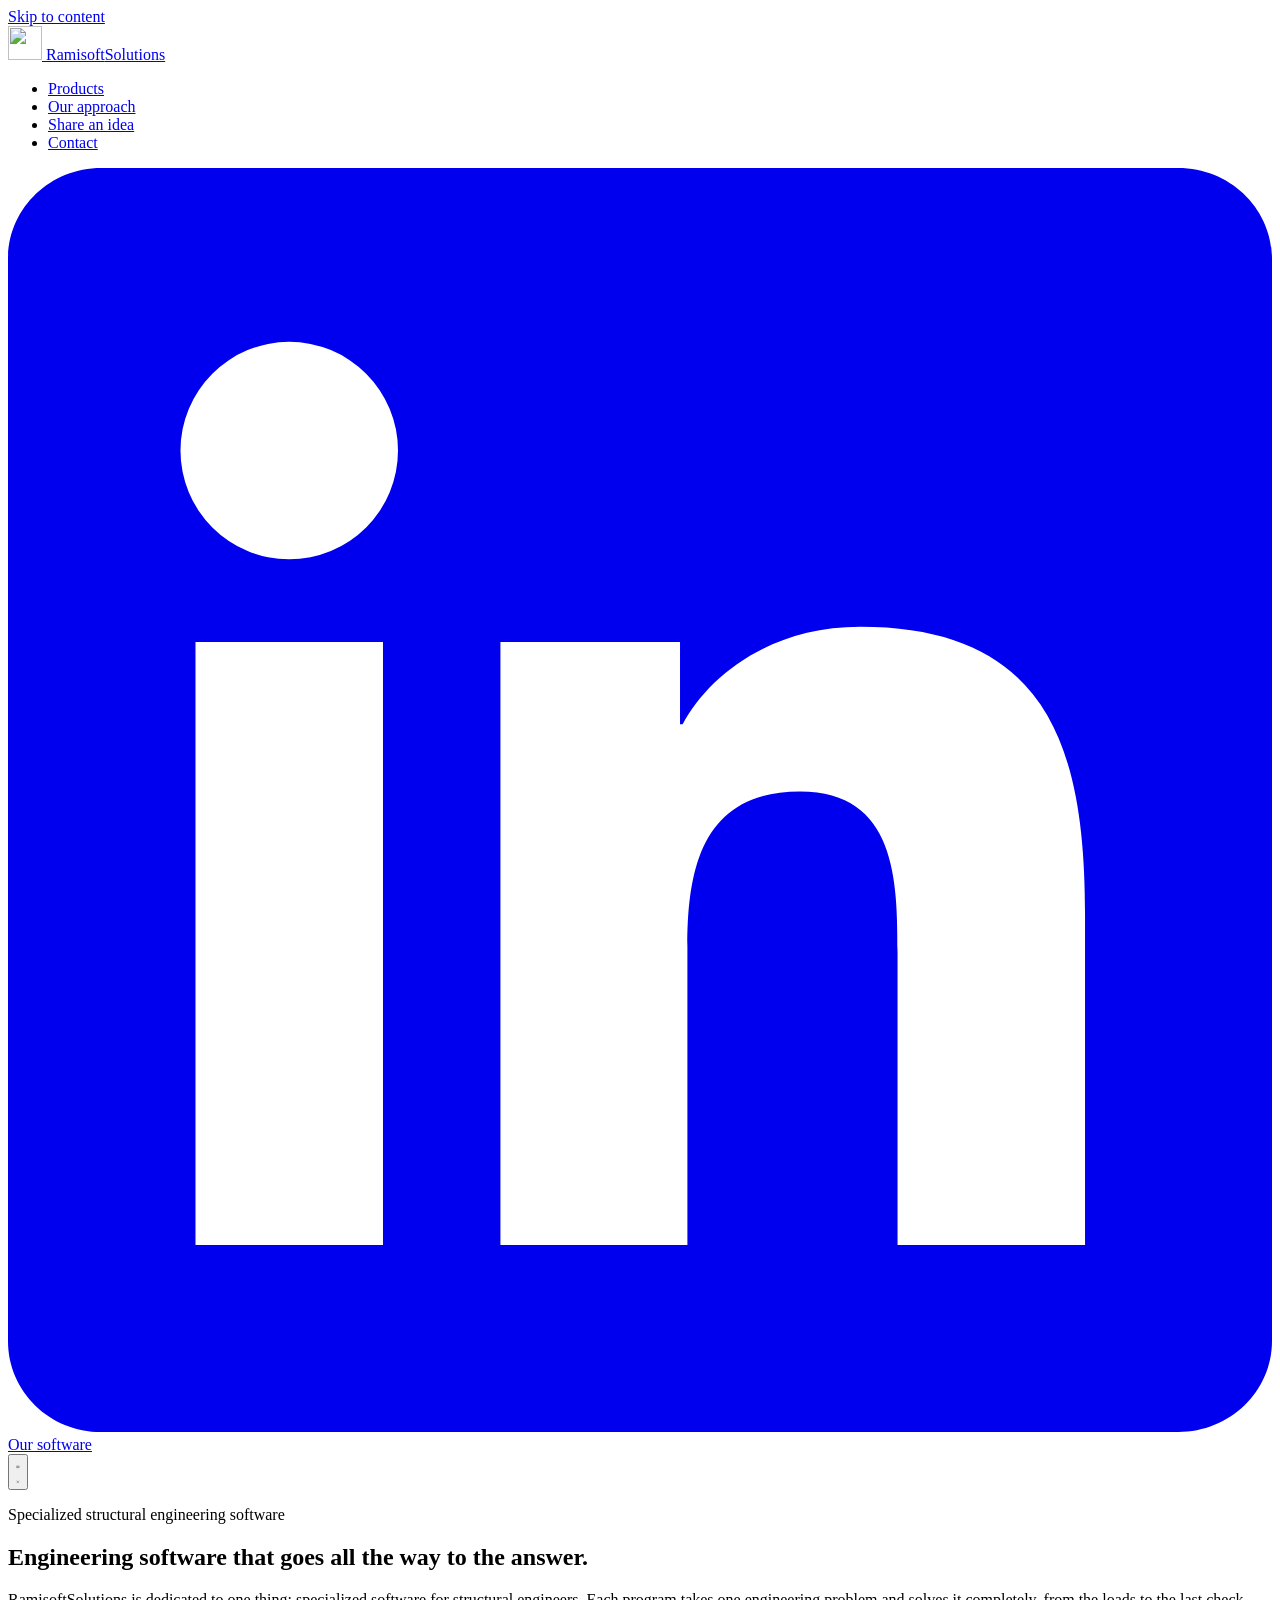
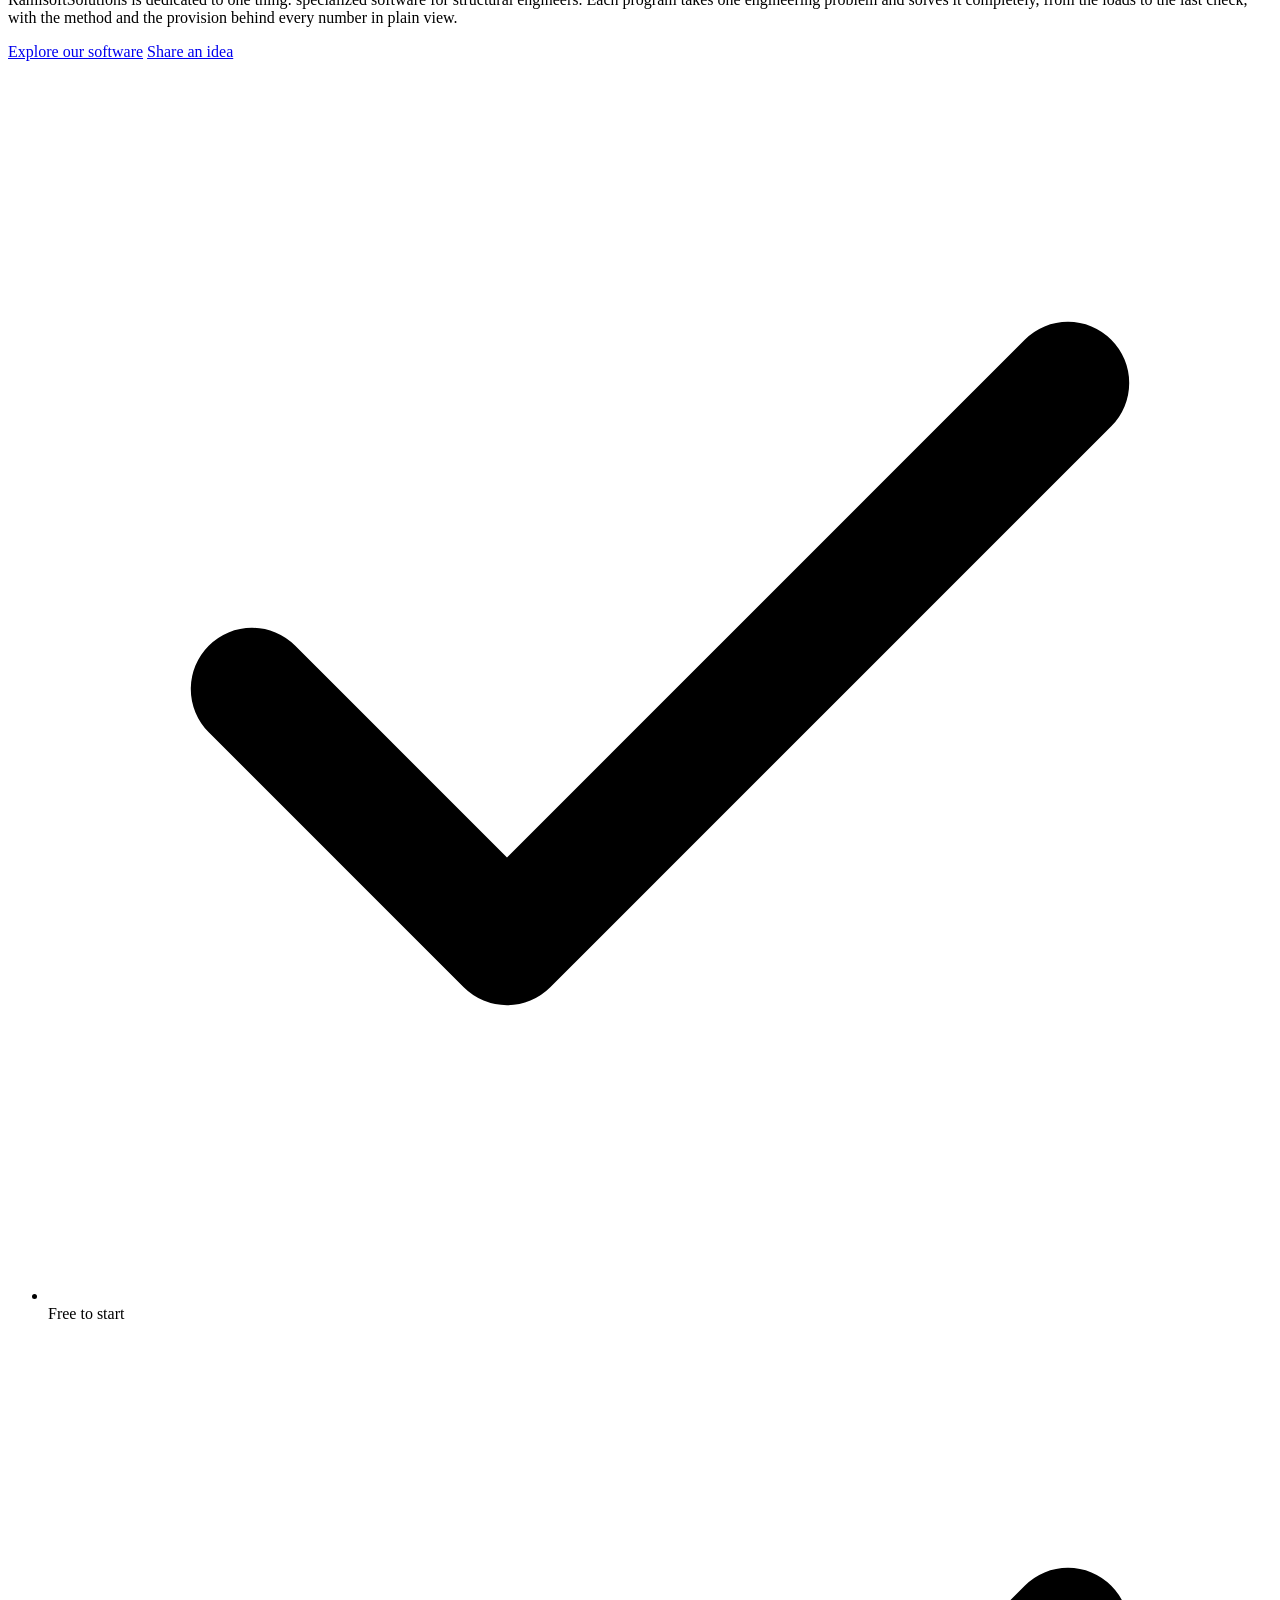
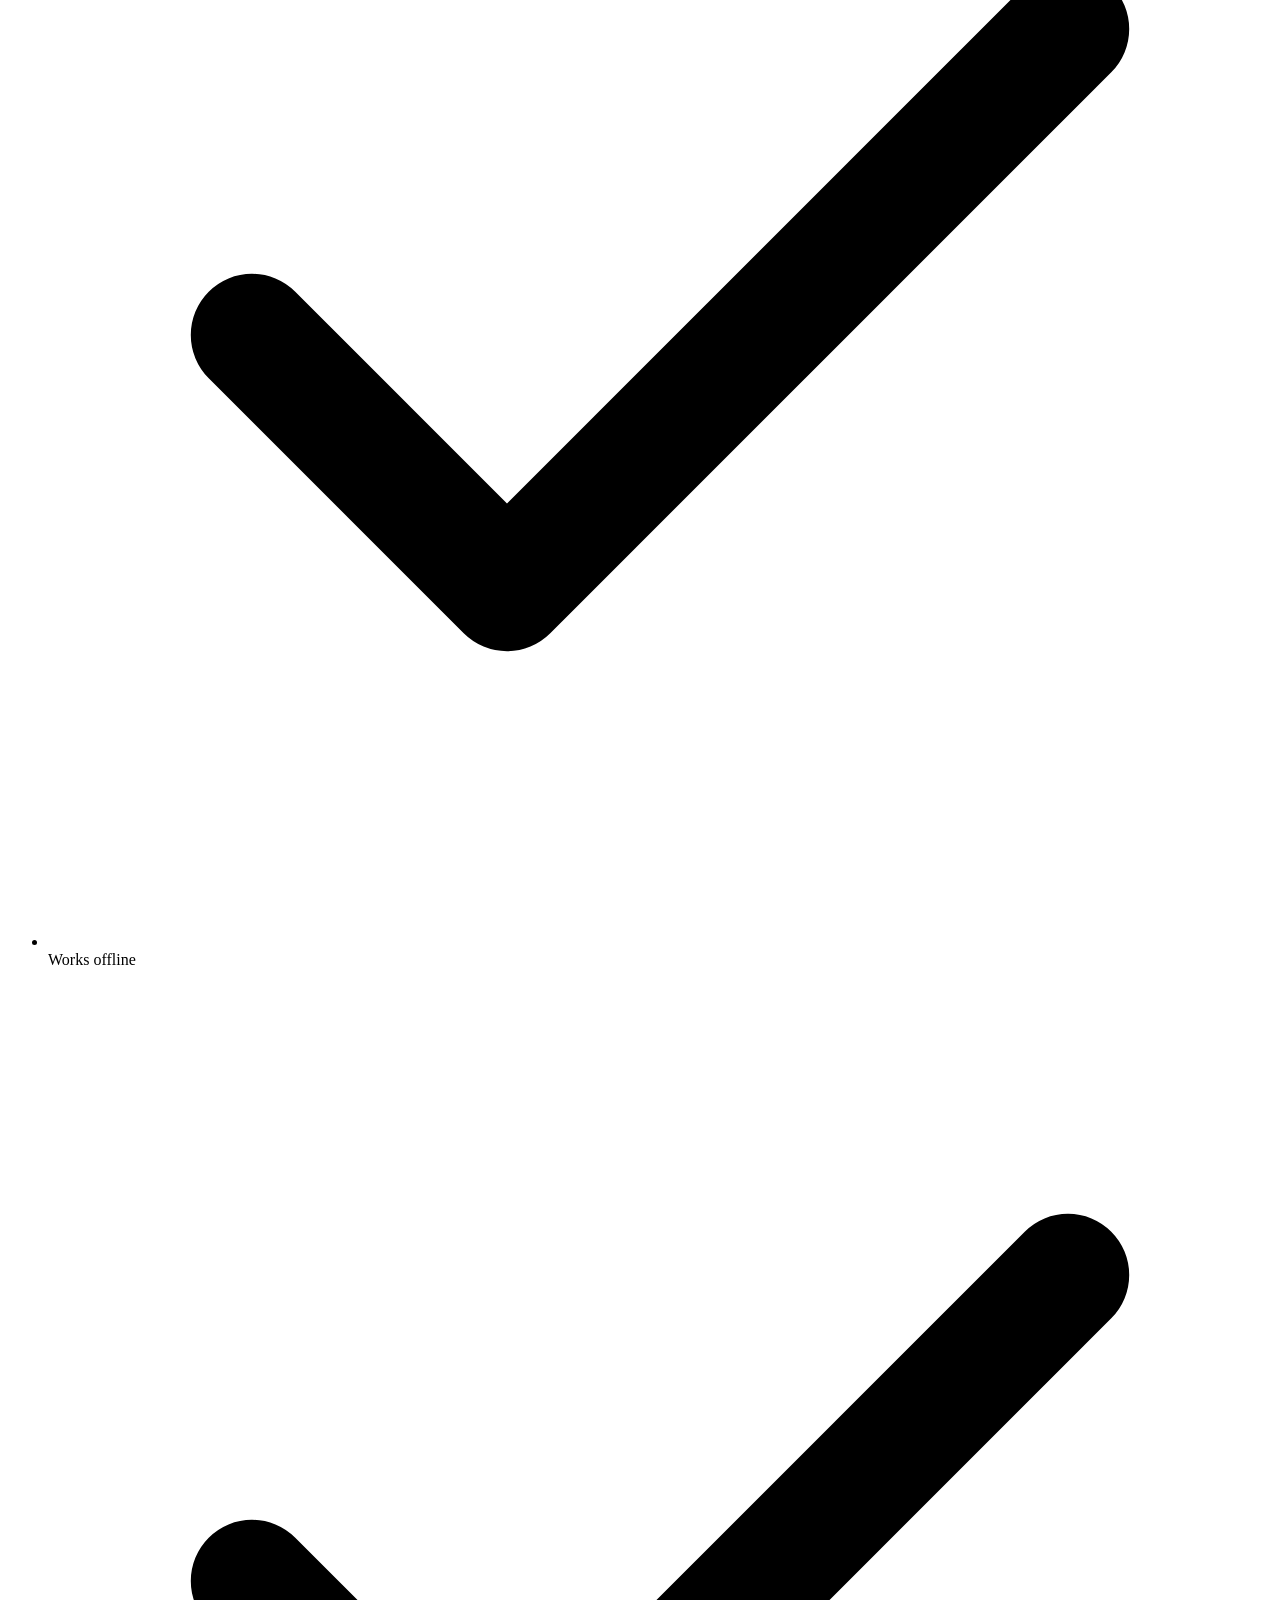
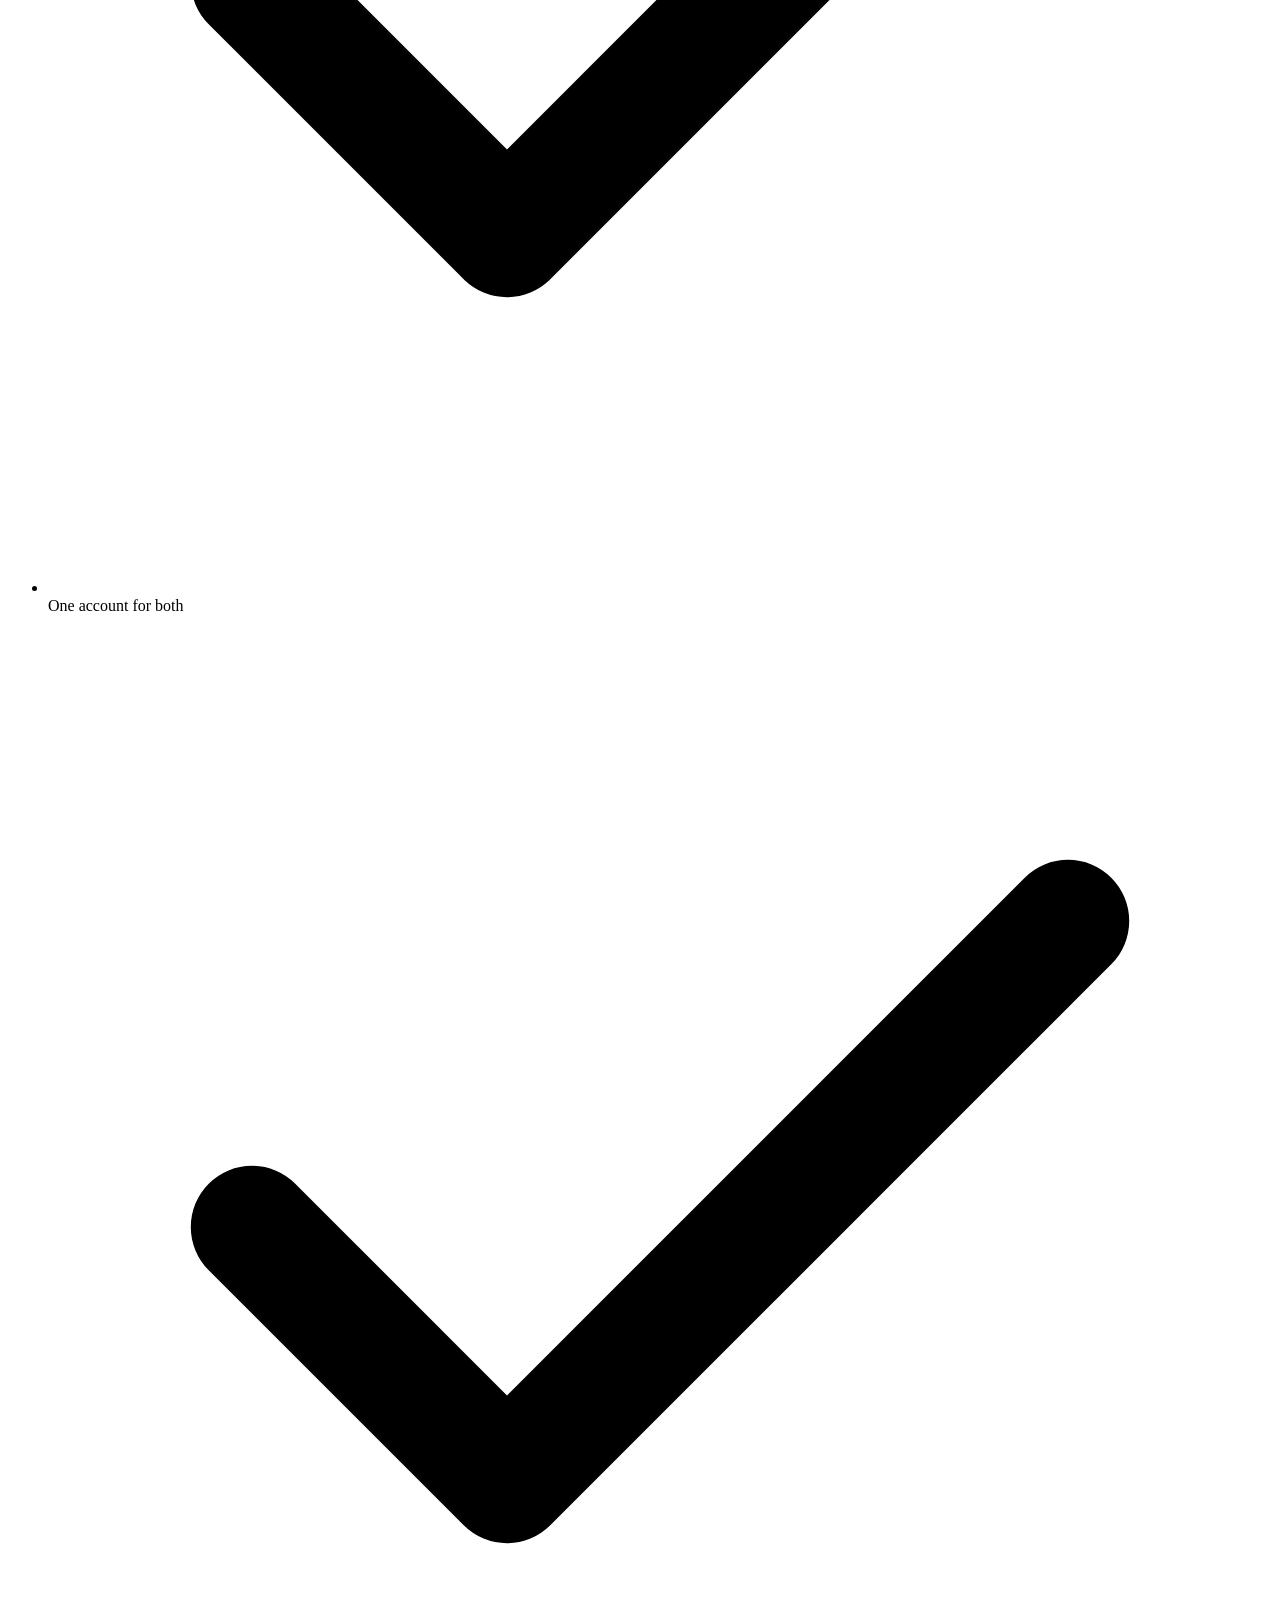
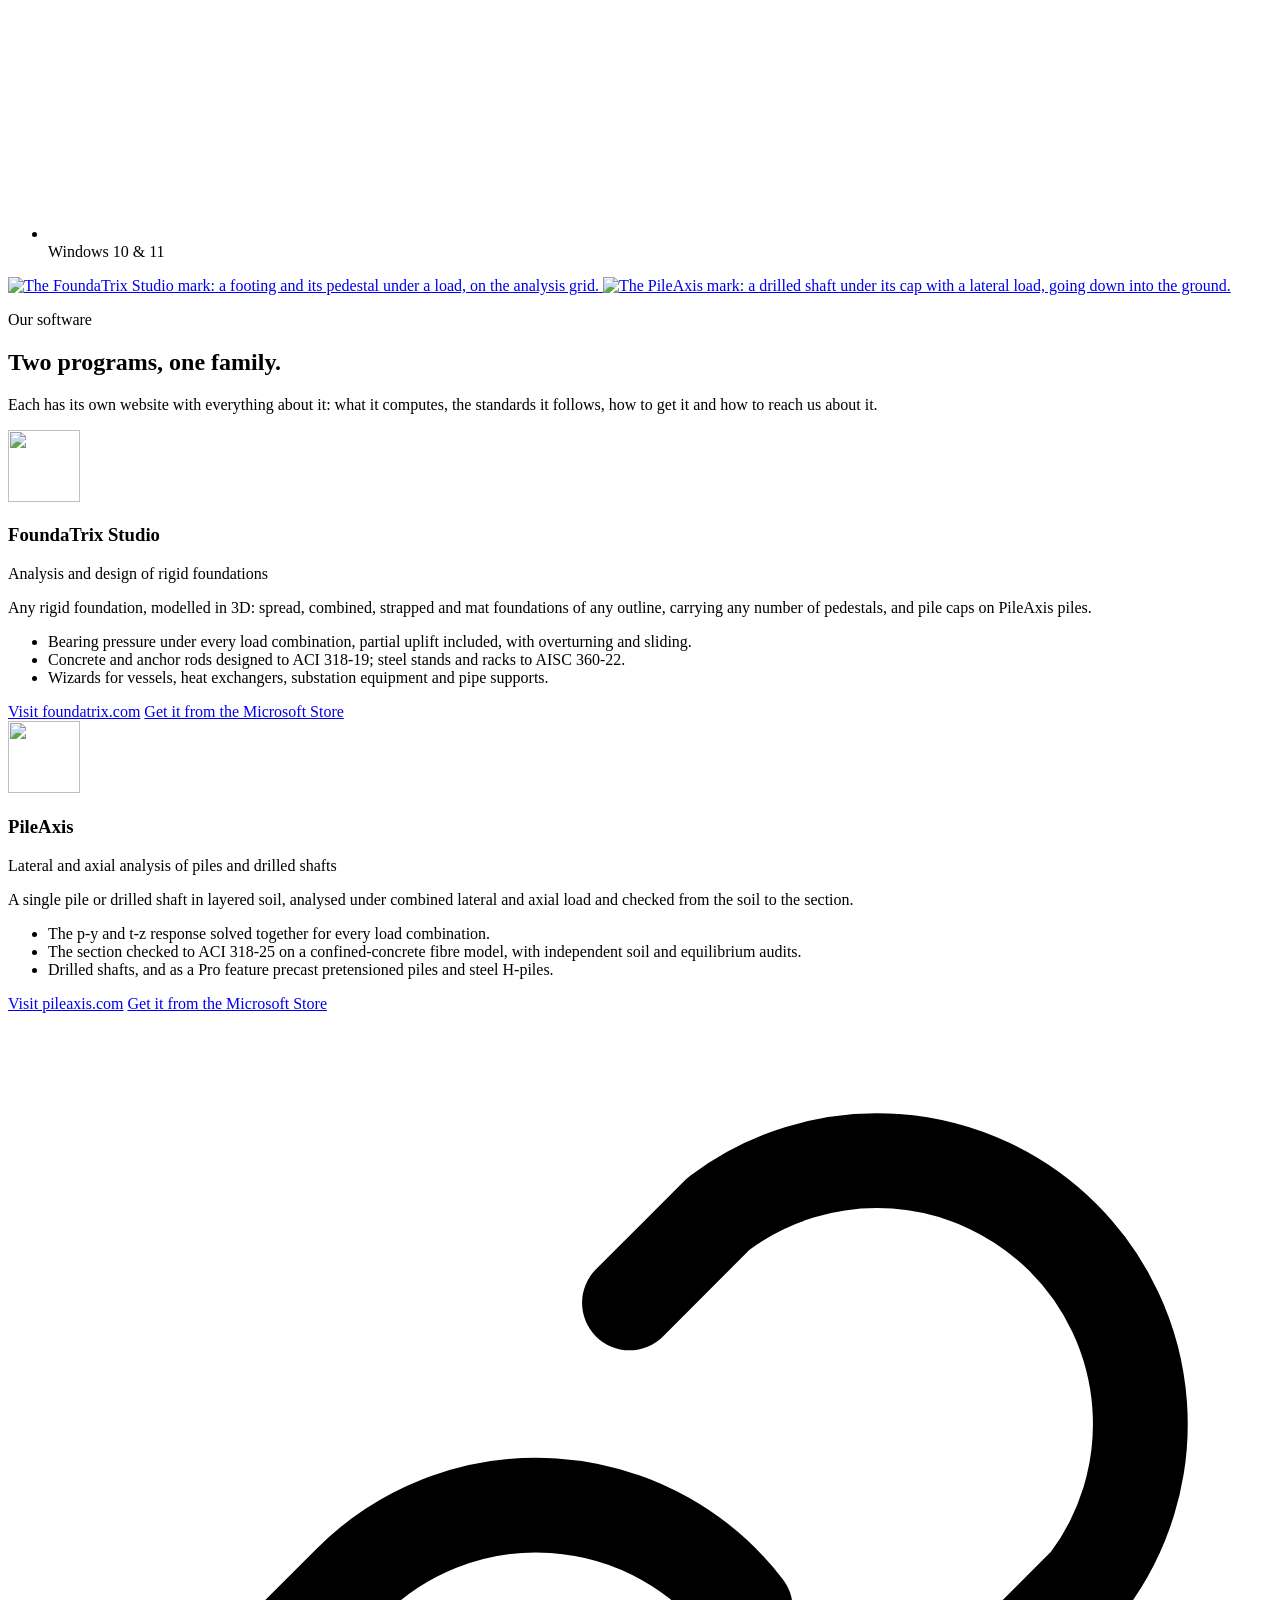
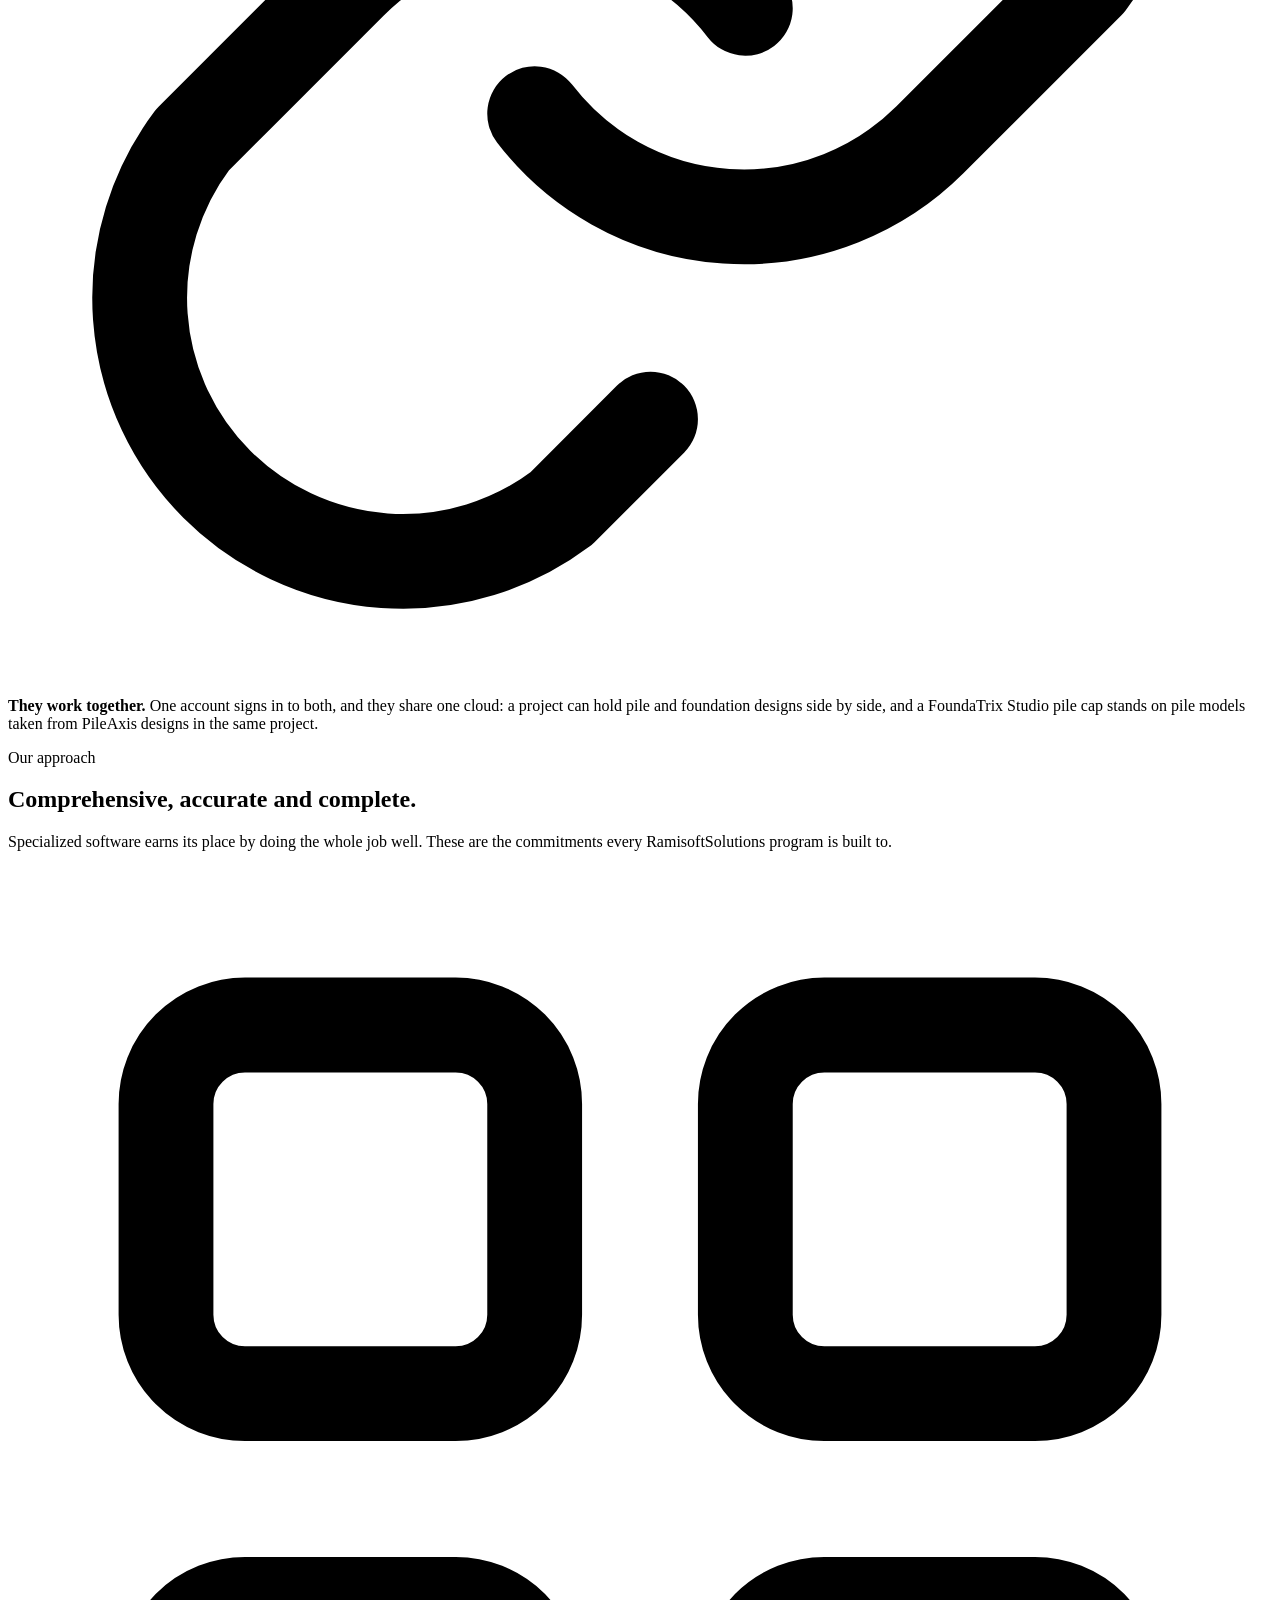
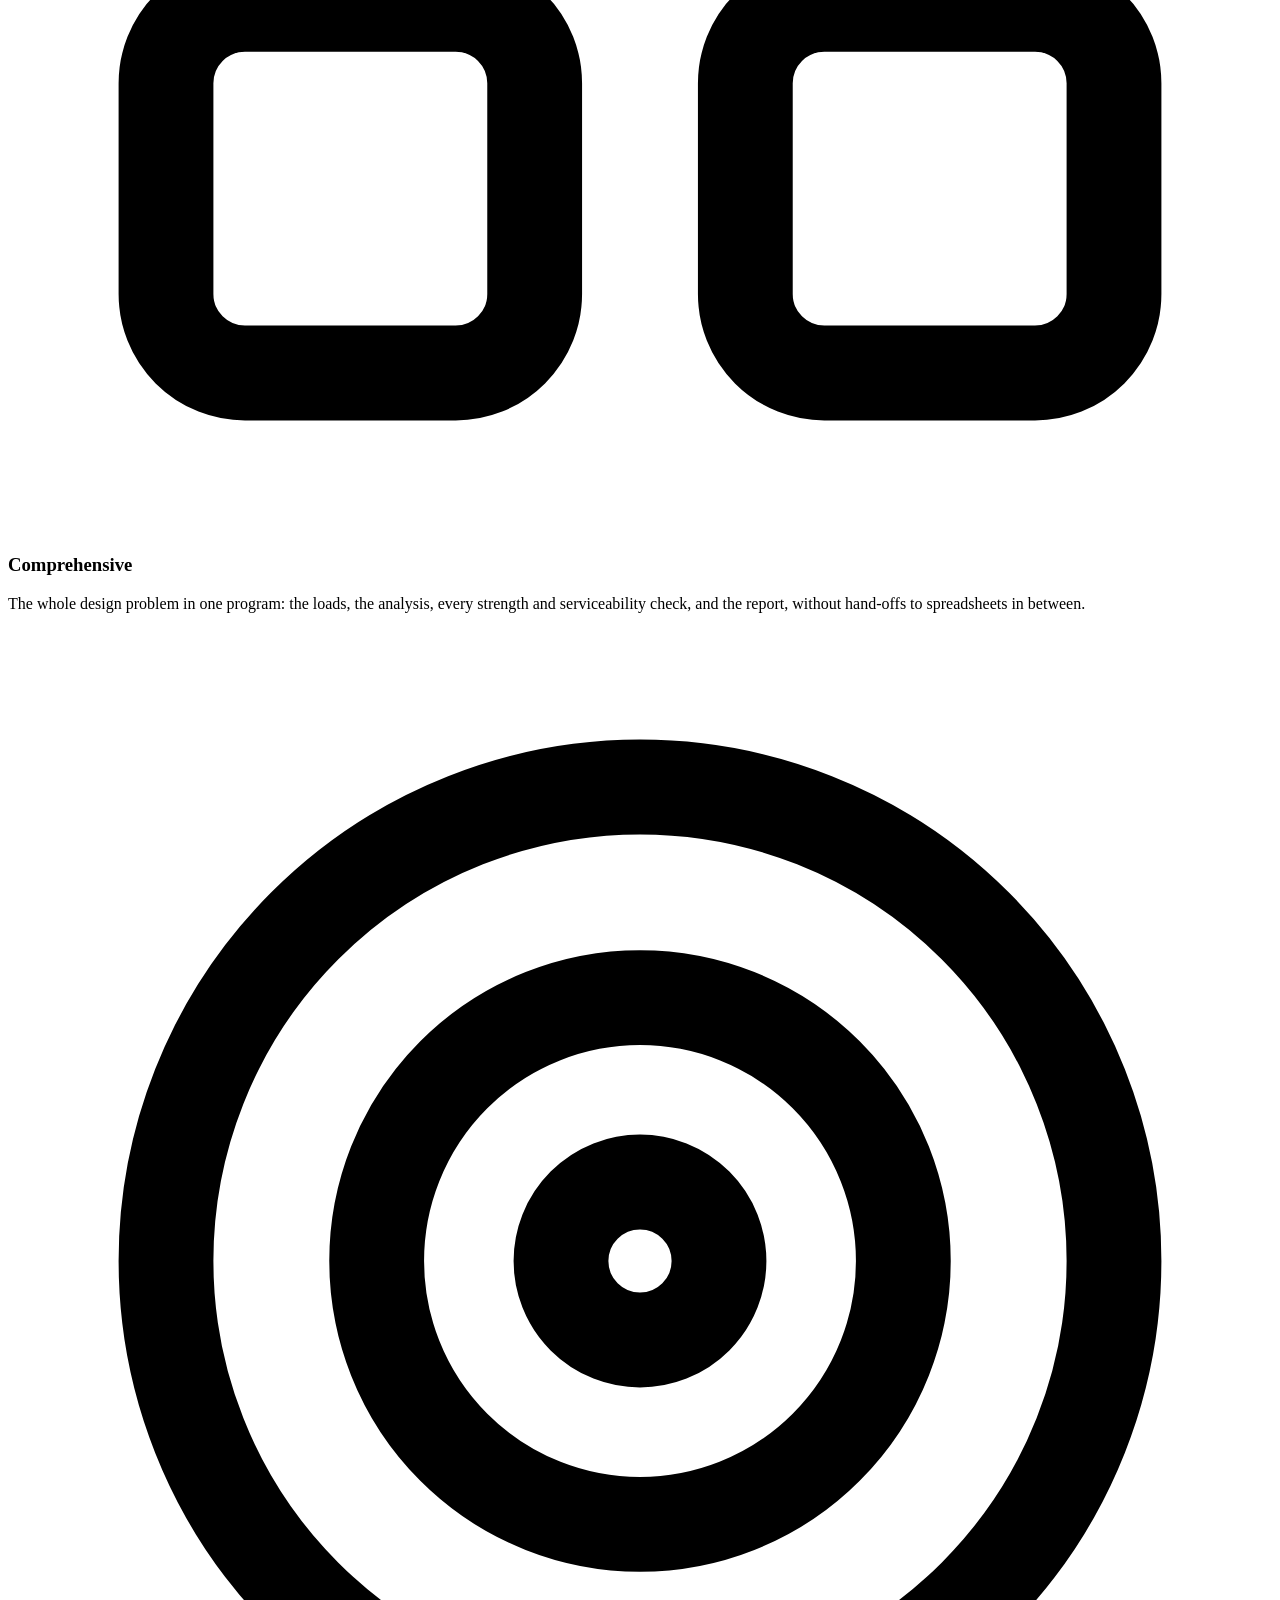
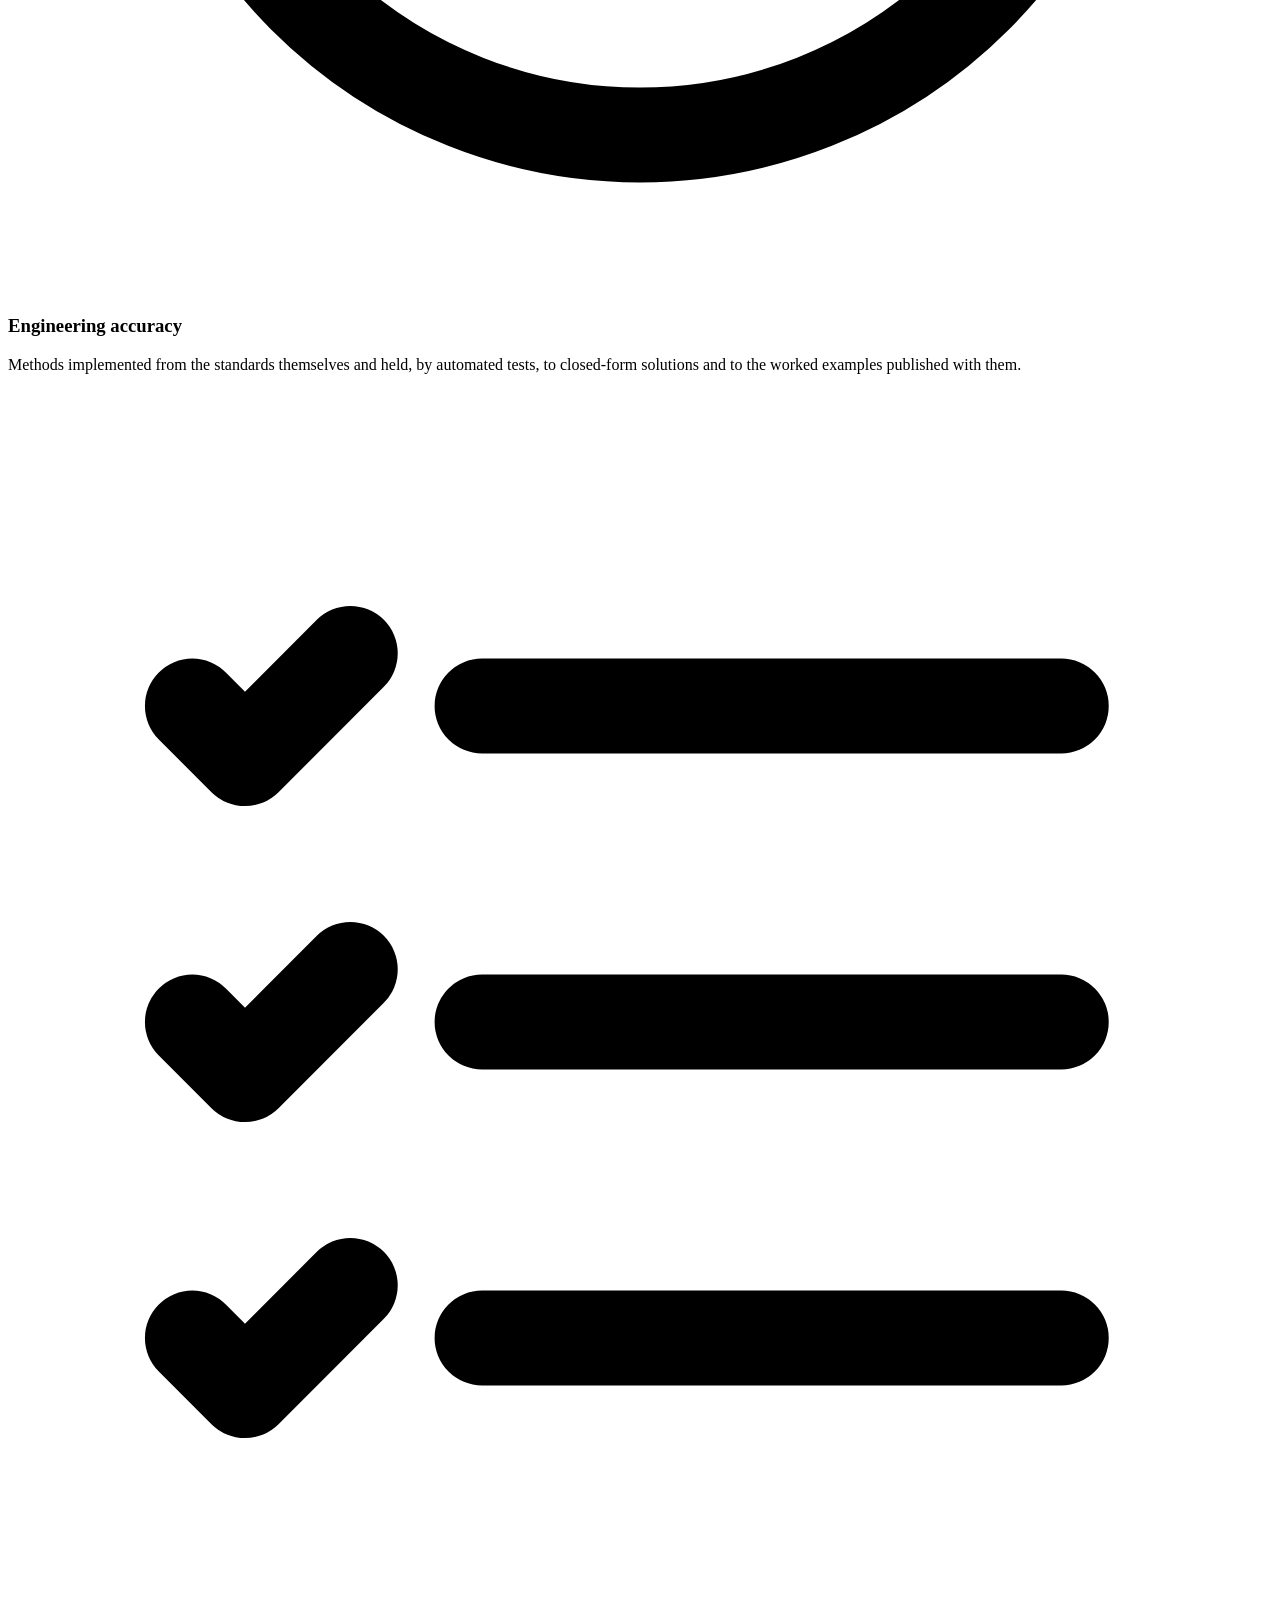
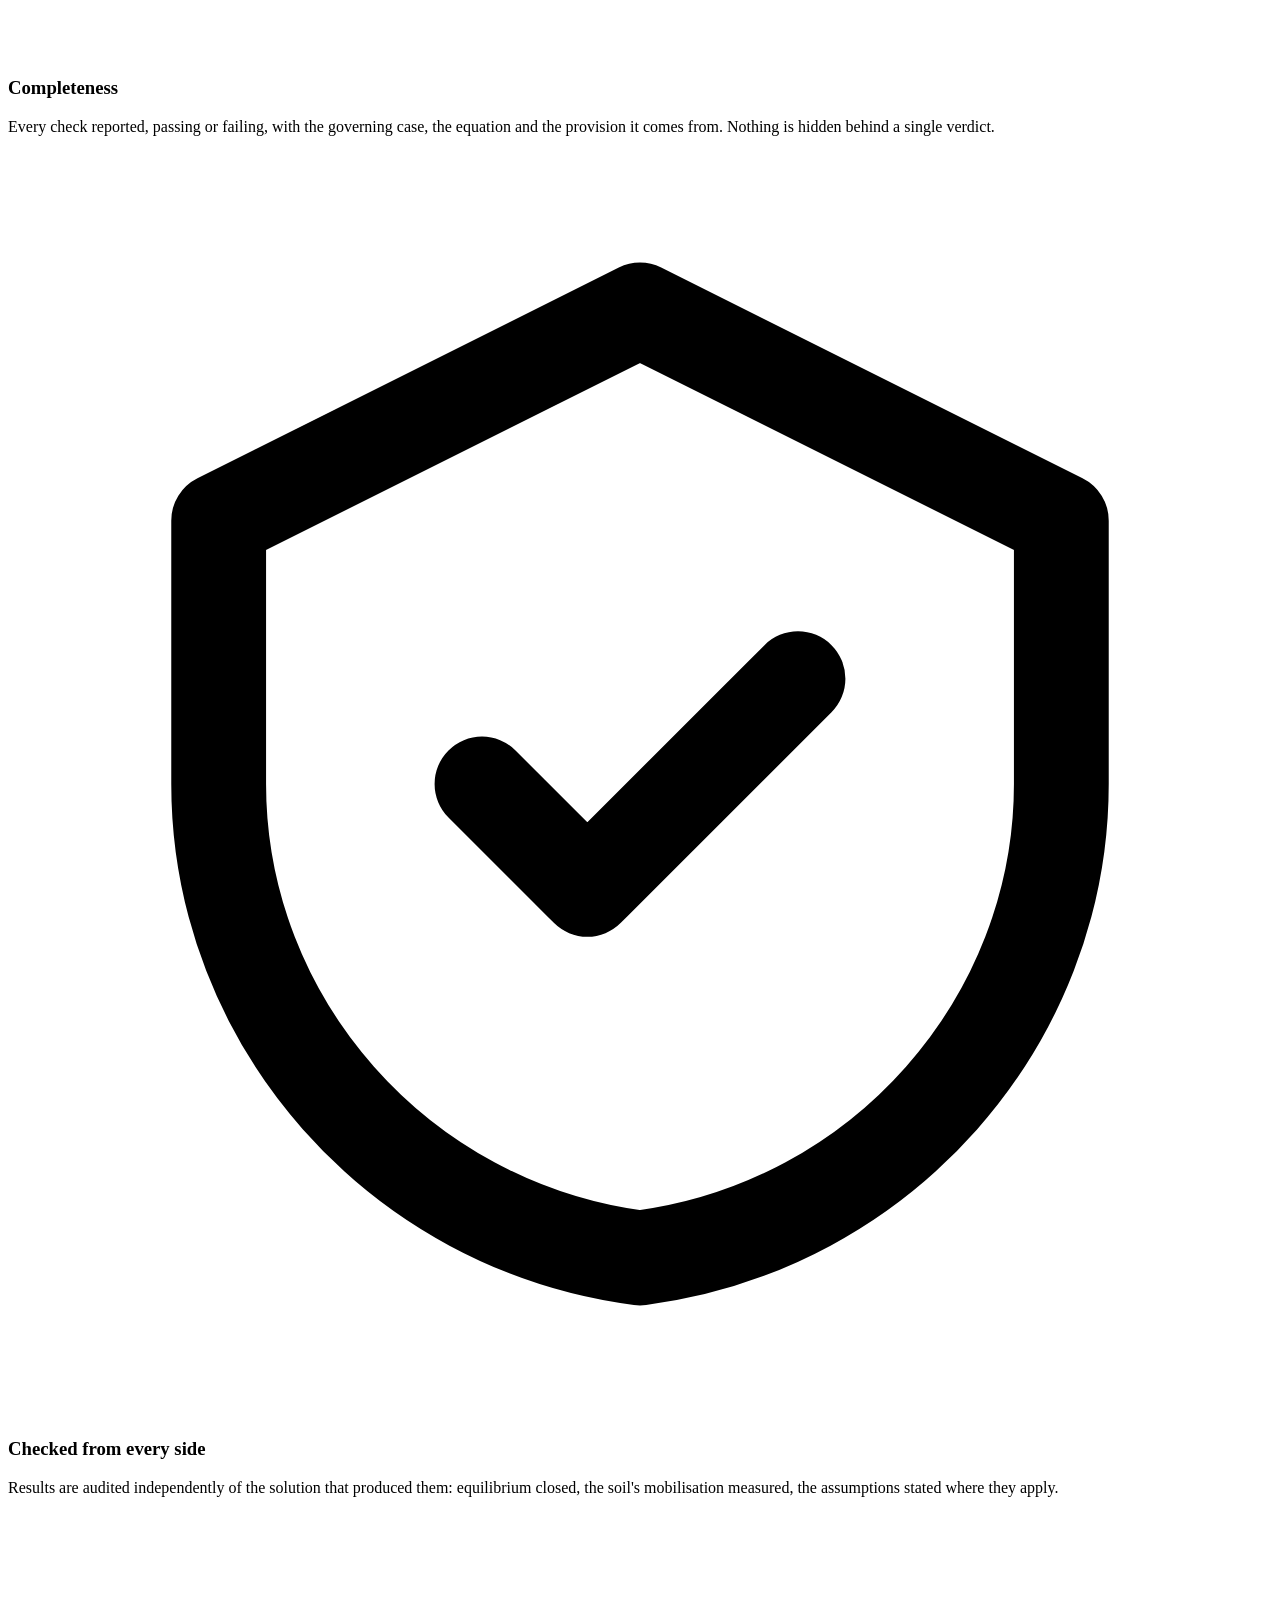
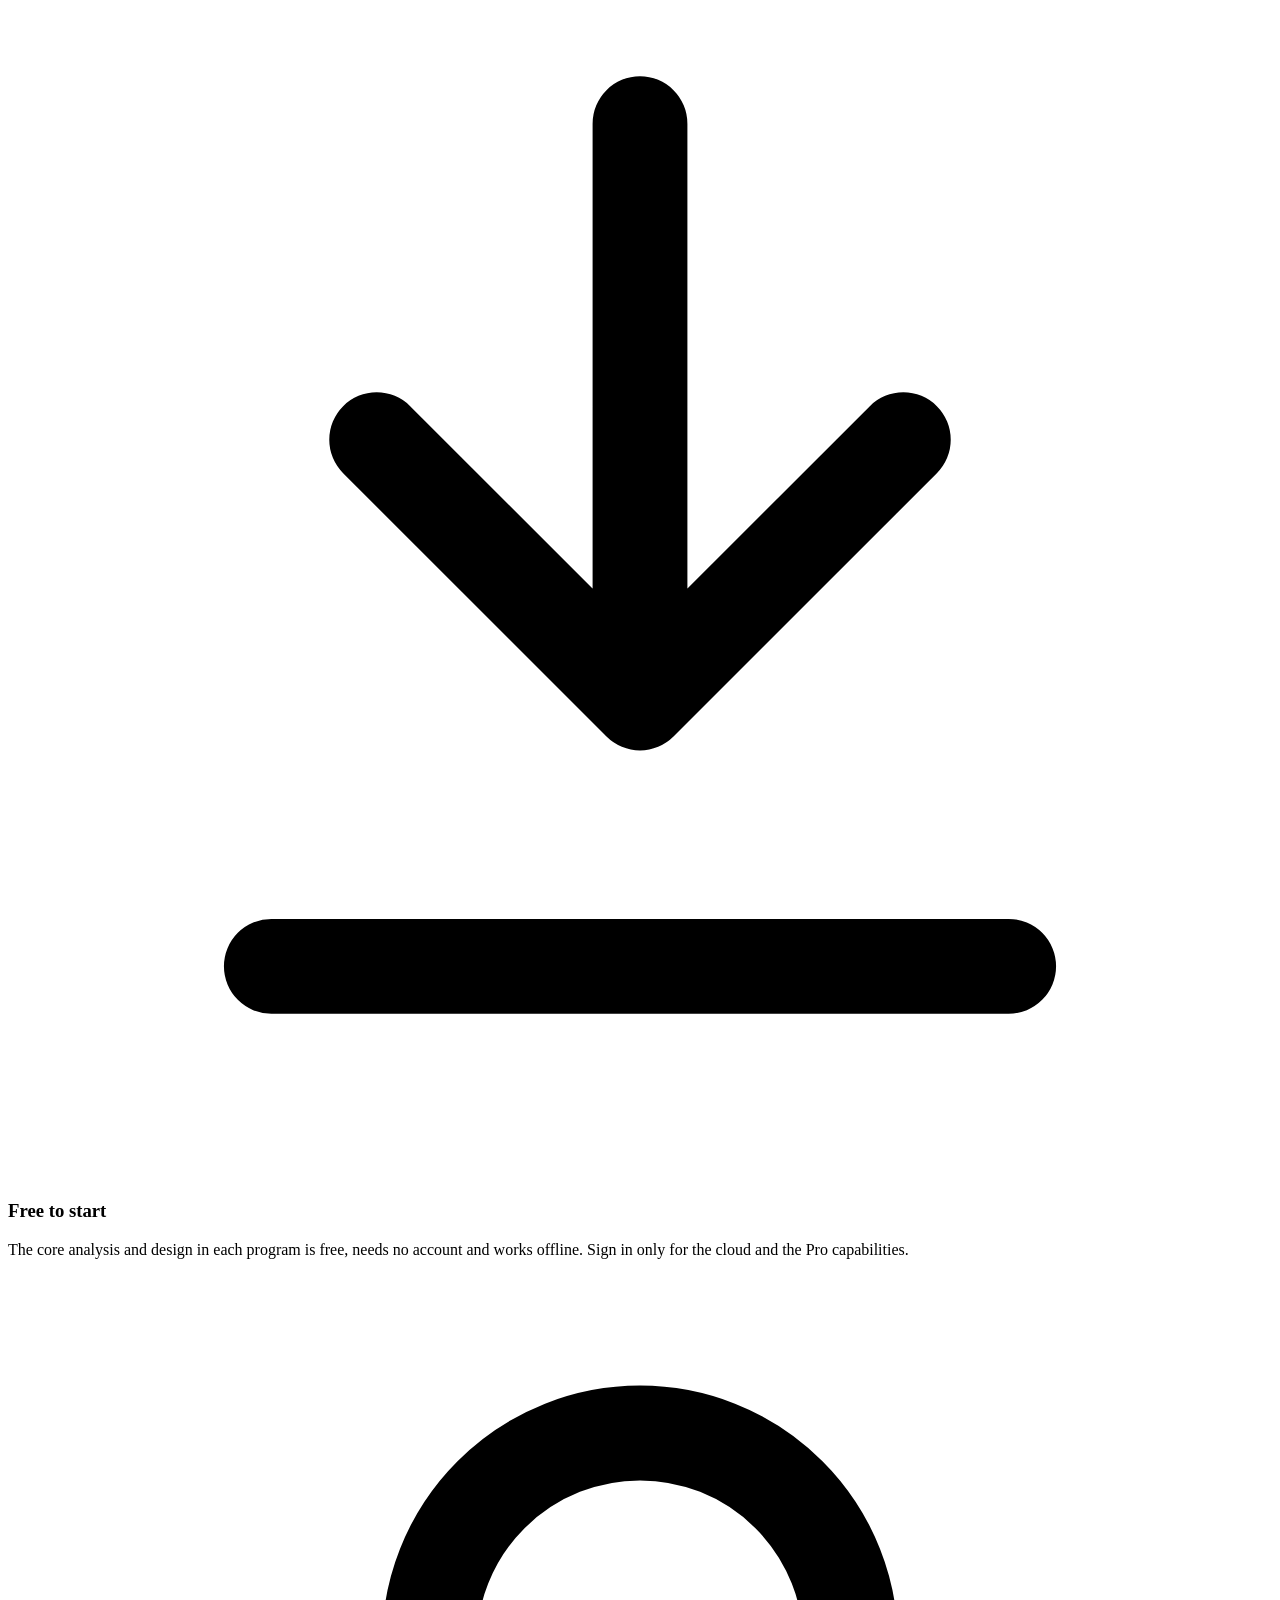
==== commit 4a067538: "PileAxis's card links its Microsoft Store listing Co-Authored-By: Claude Opus 5.5 <noreply@anthropic" ====
--- a/src/index.html
+++ b/src/index.html
@@ -142,7 +142,7 @@
           </ul>
           <div class="product-card__actions">
             <a class="btn btn--primary" href="https://www.pileaxis.com/" target="_blank" rel="noopener">Visit pileaxis.com</a>
-            <span class="badge badge--soon">Coming soon to the Microsoft Store</span>
+            <a class="btn btn--ghost" href="https://apps.microsoft.com/detail/9N0QPQL17F66" target="_blank" rel="noopener">Get it from the Microsoft Store</a>
           </div>
         </article>
       </div>
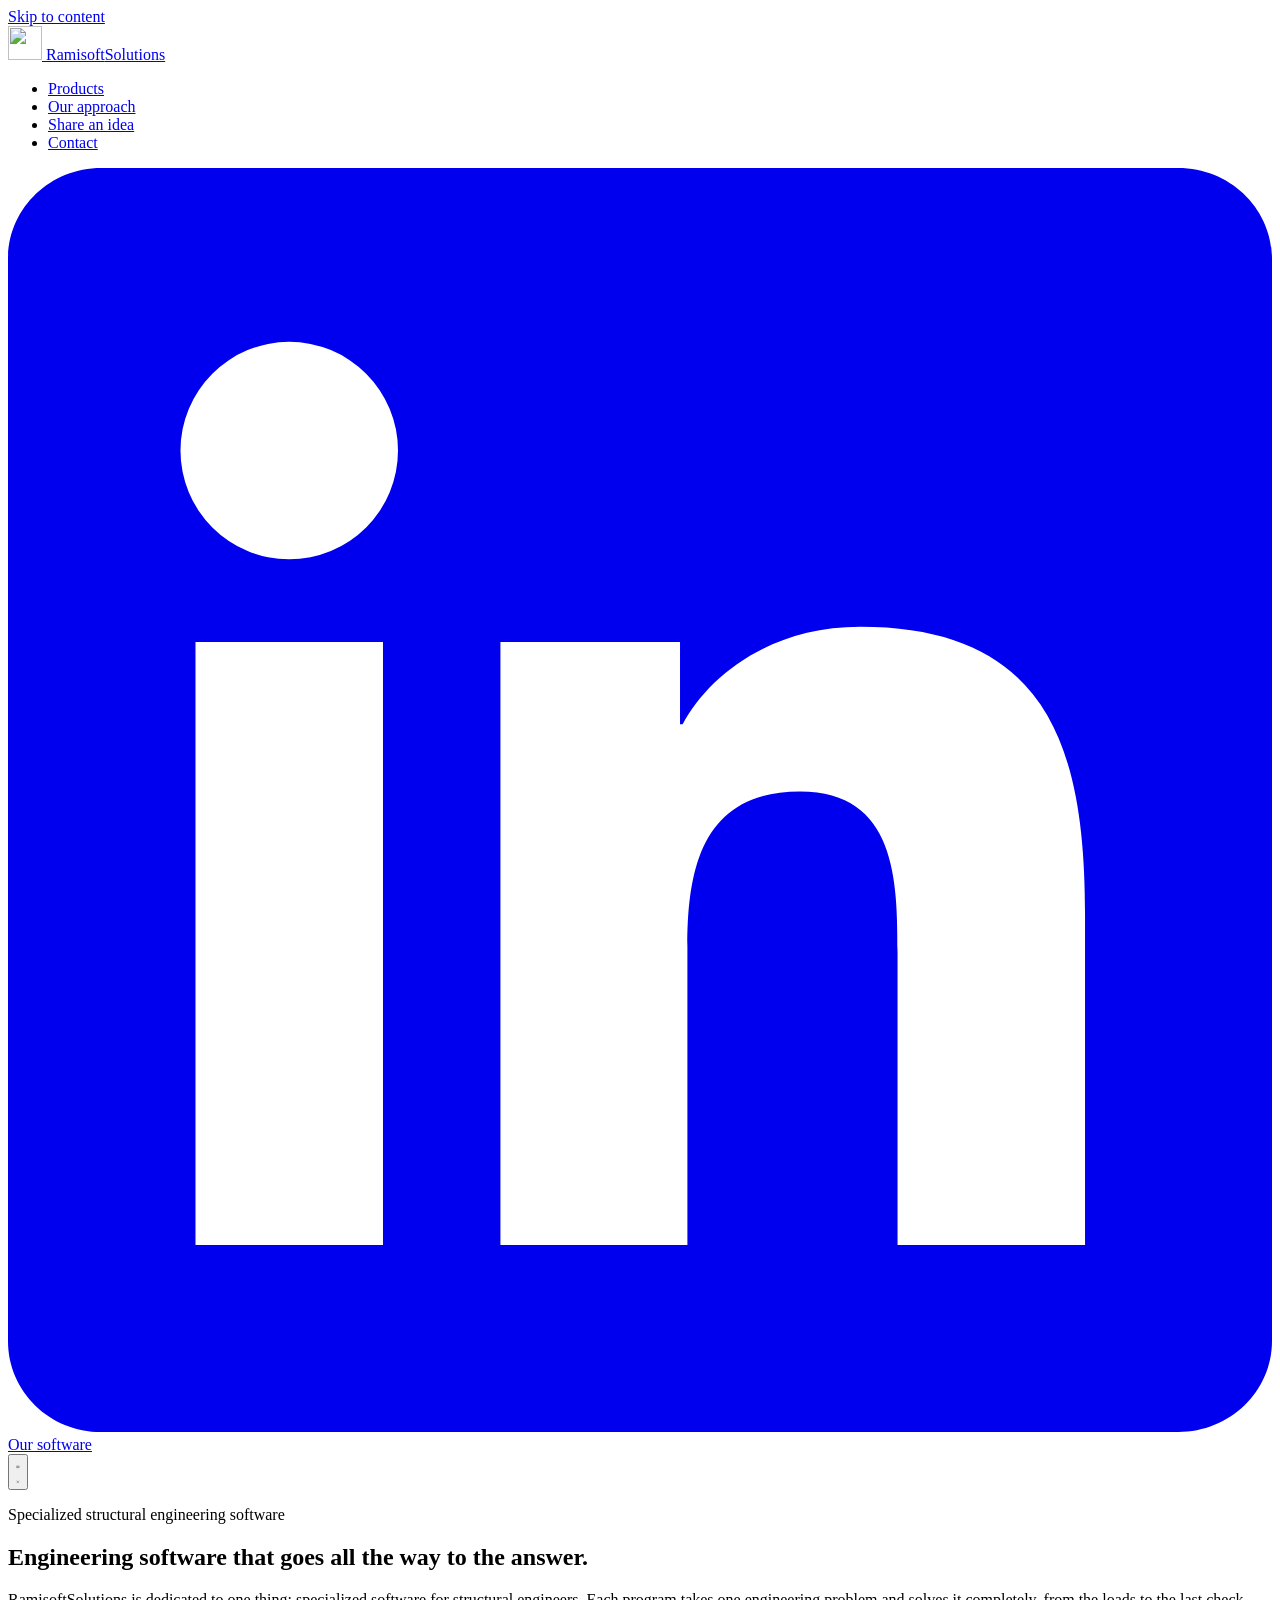
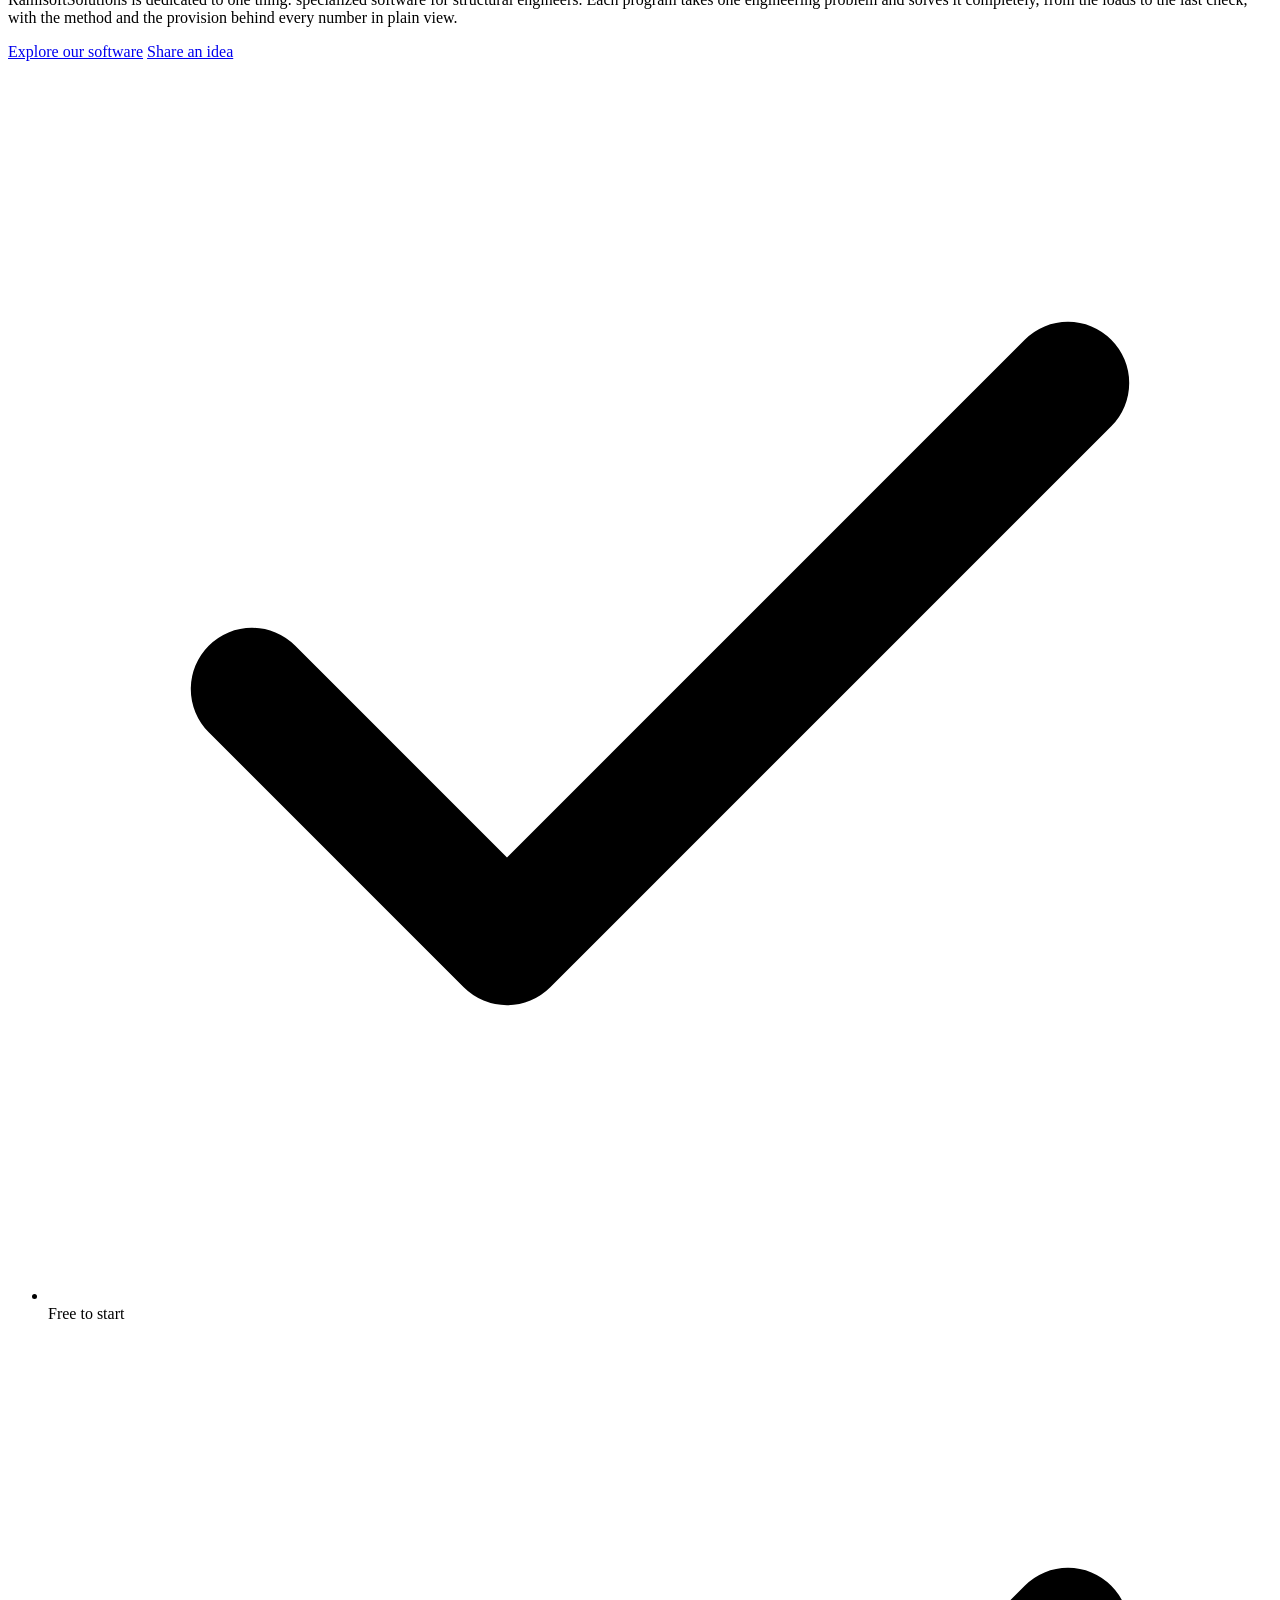
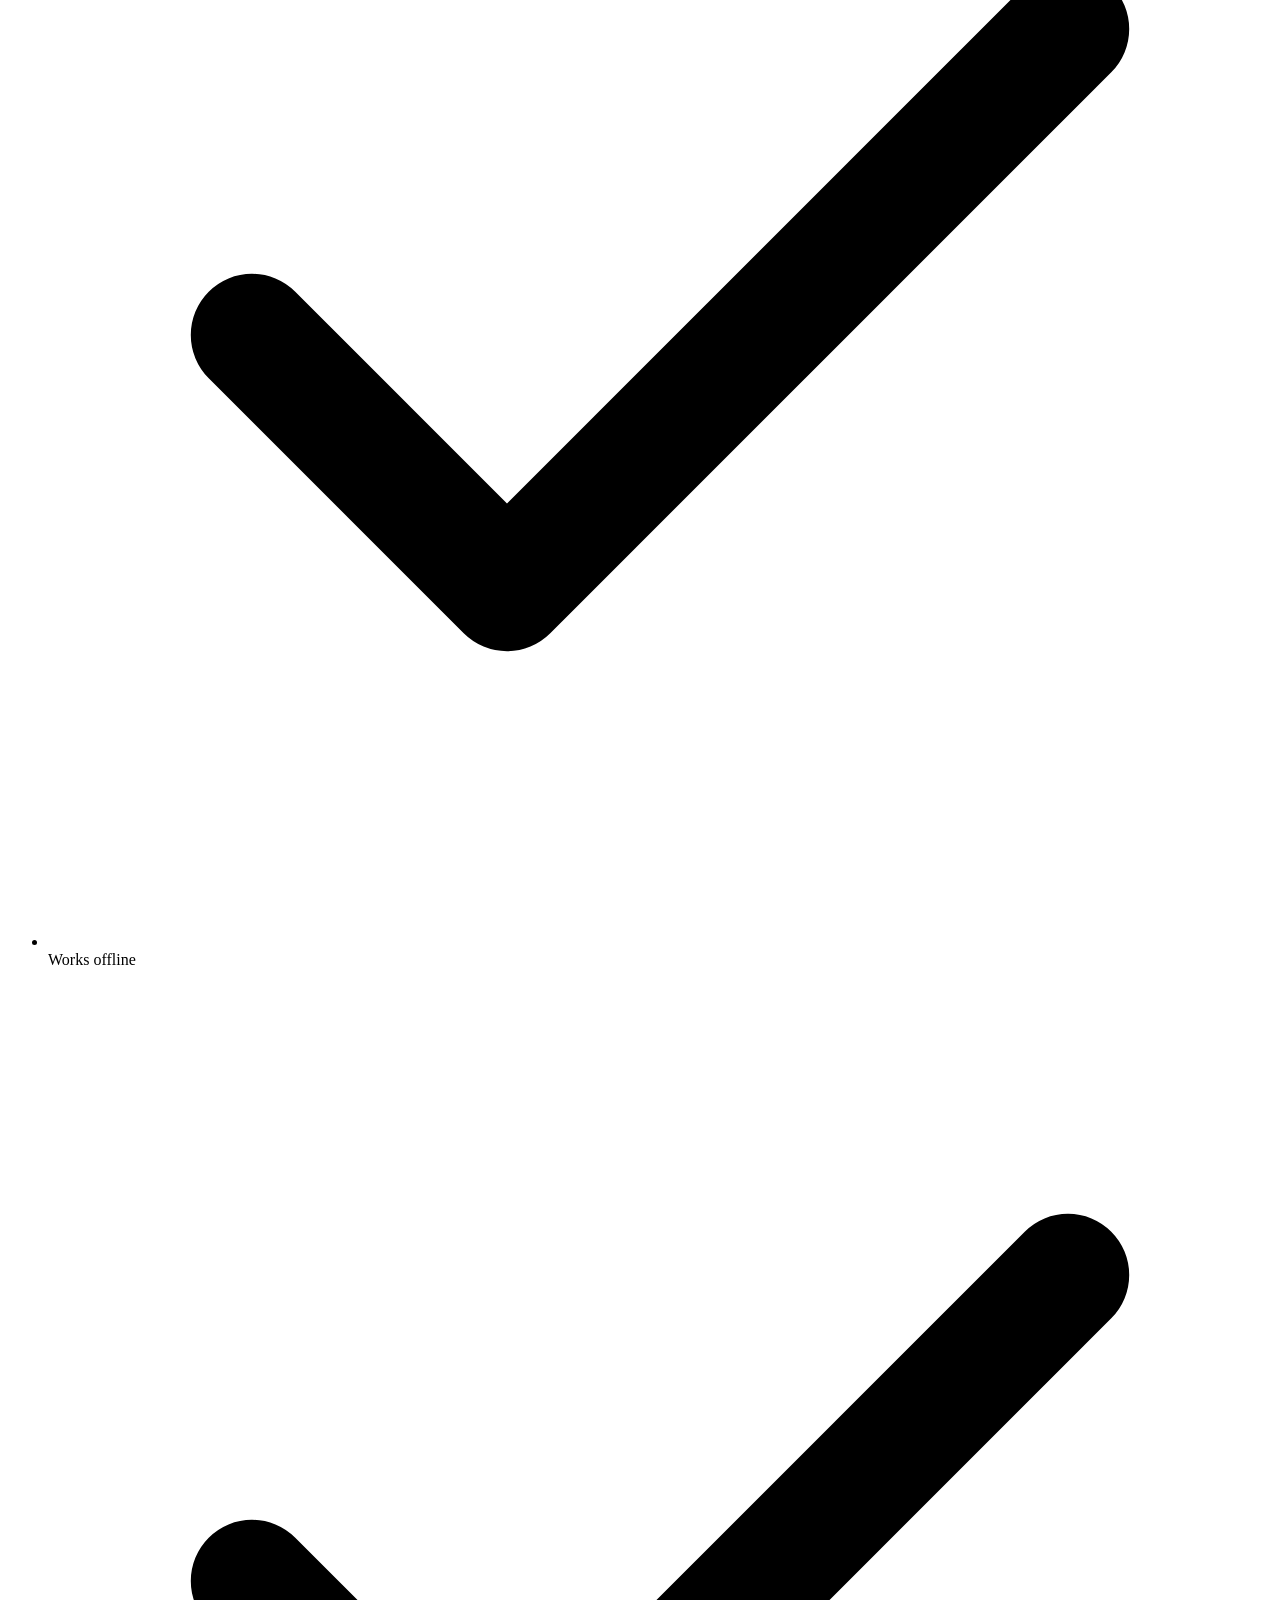
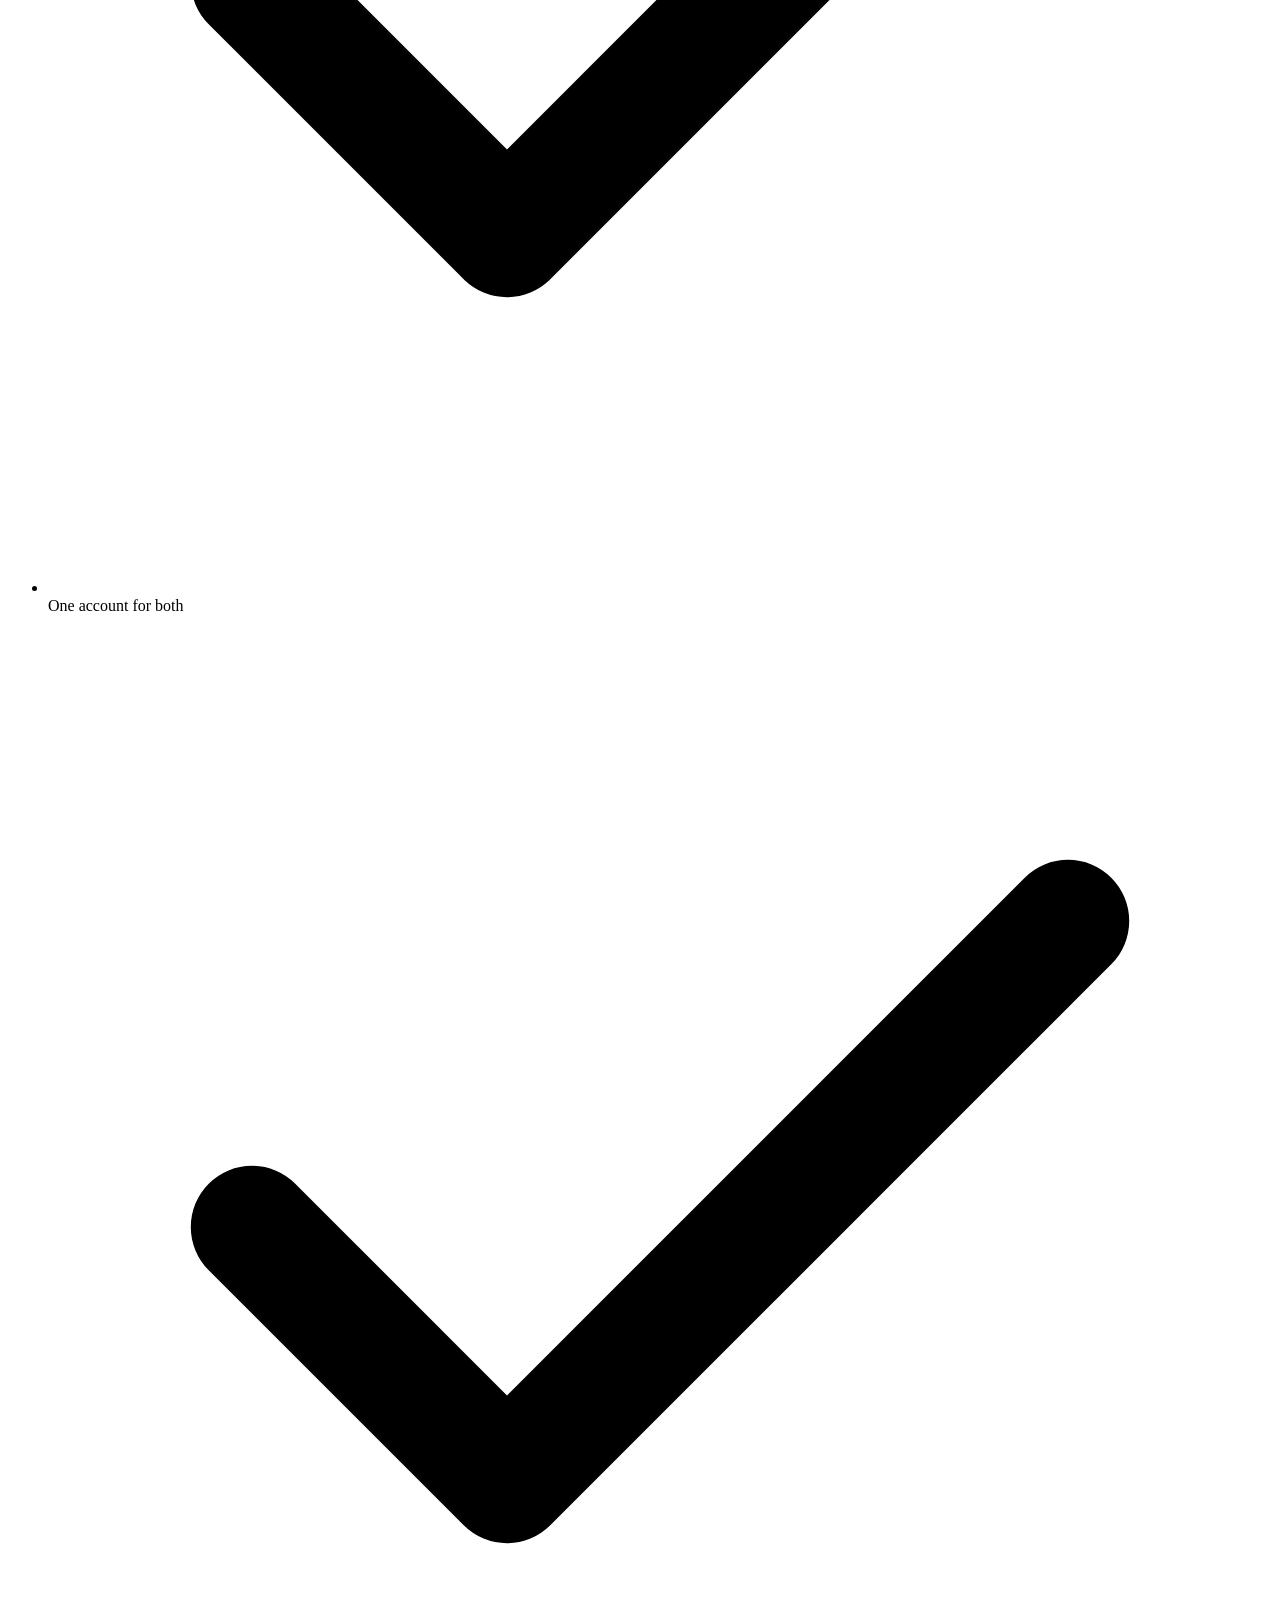
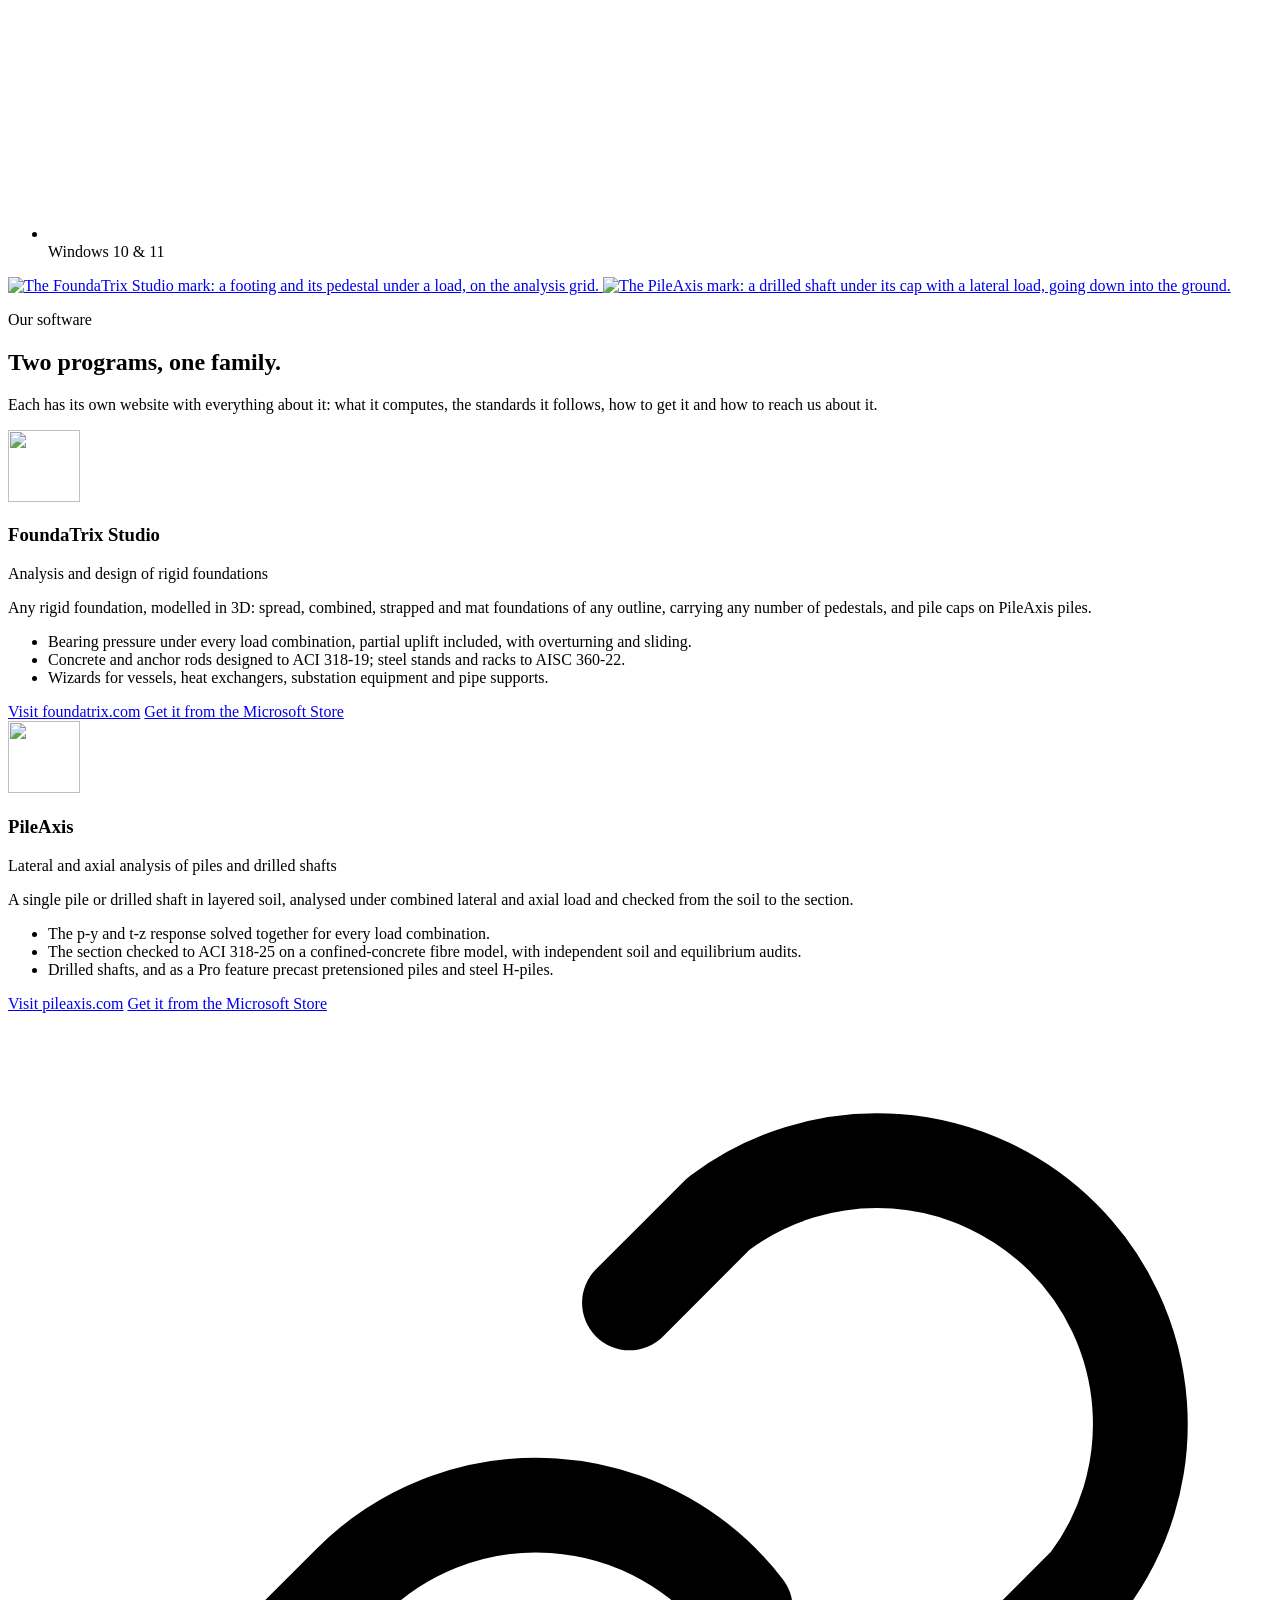
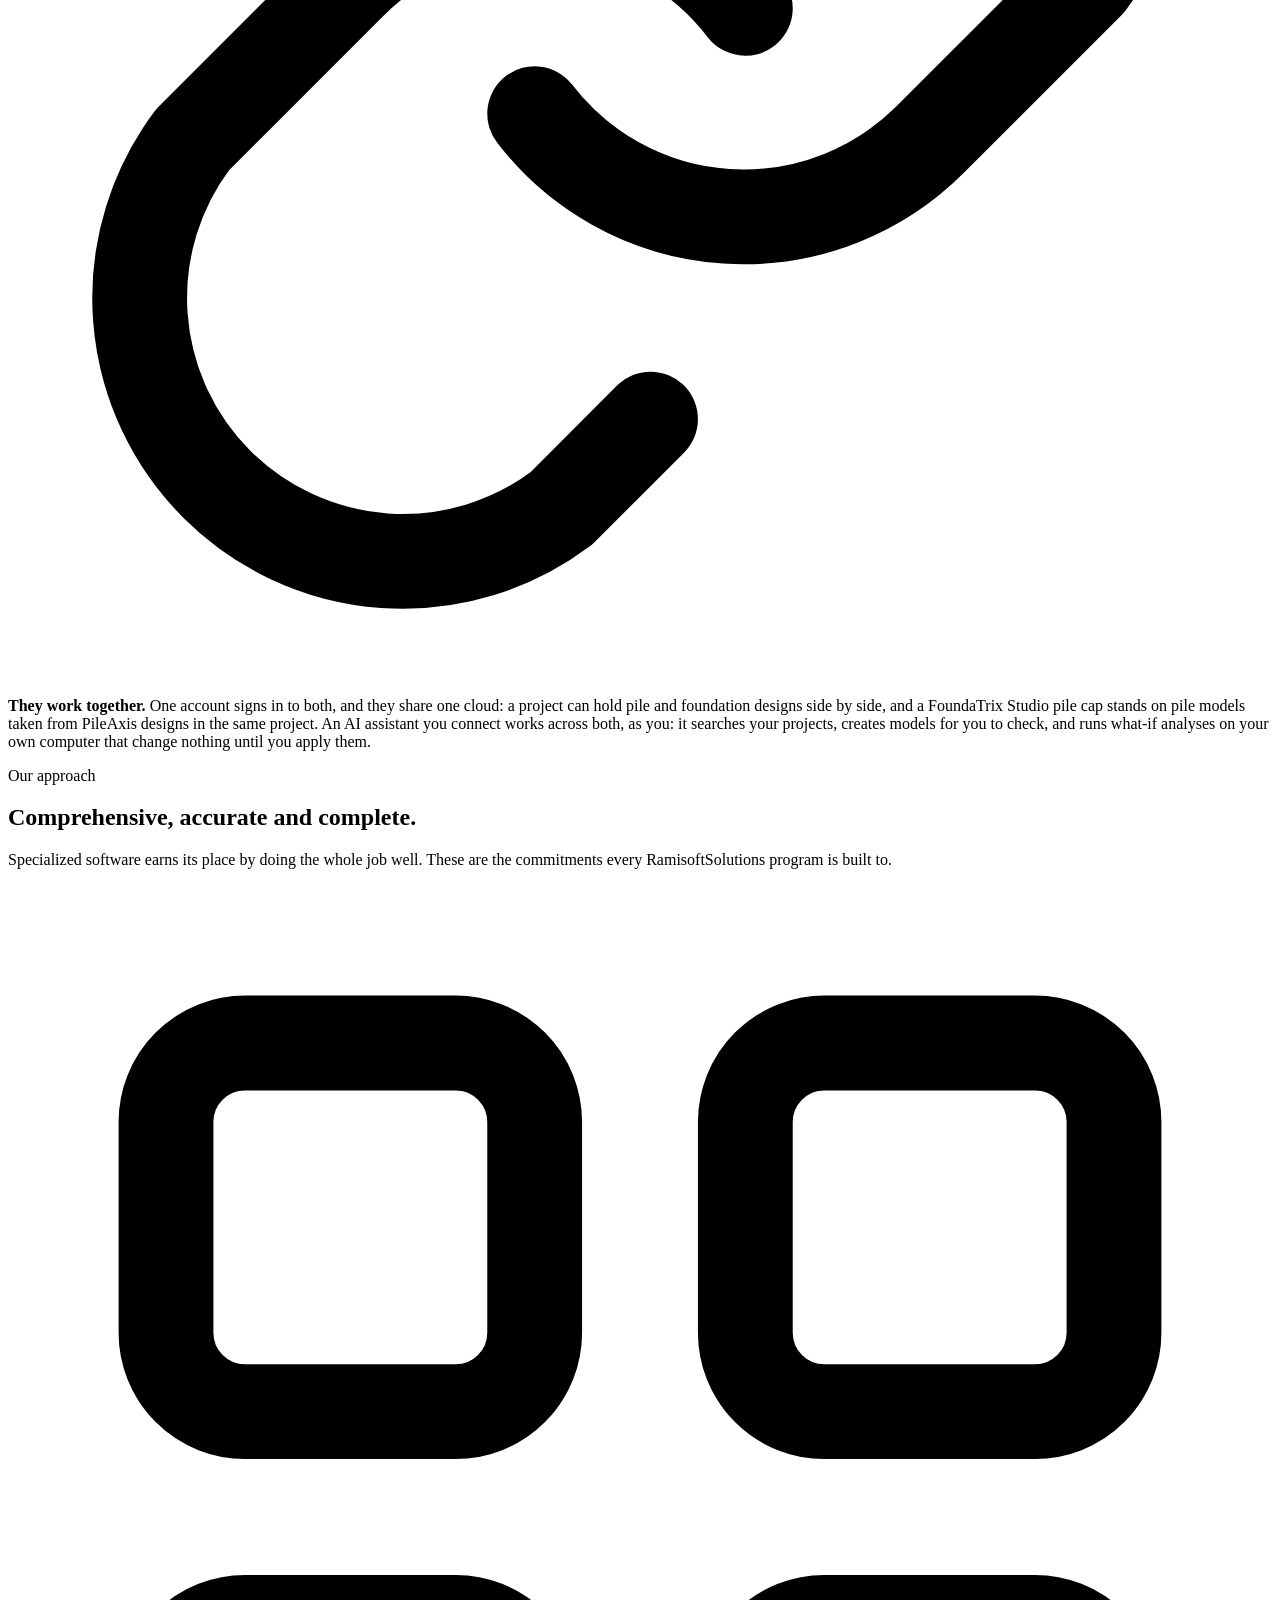
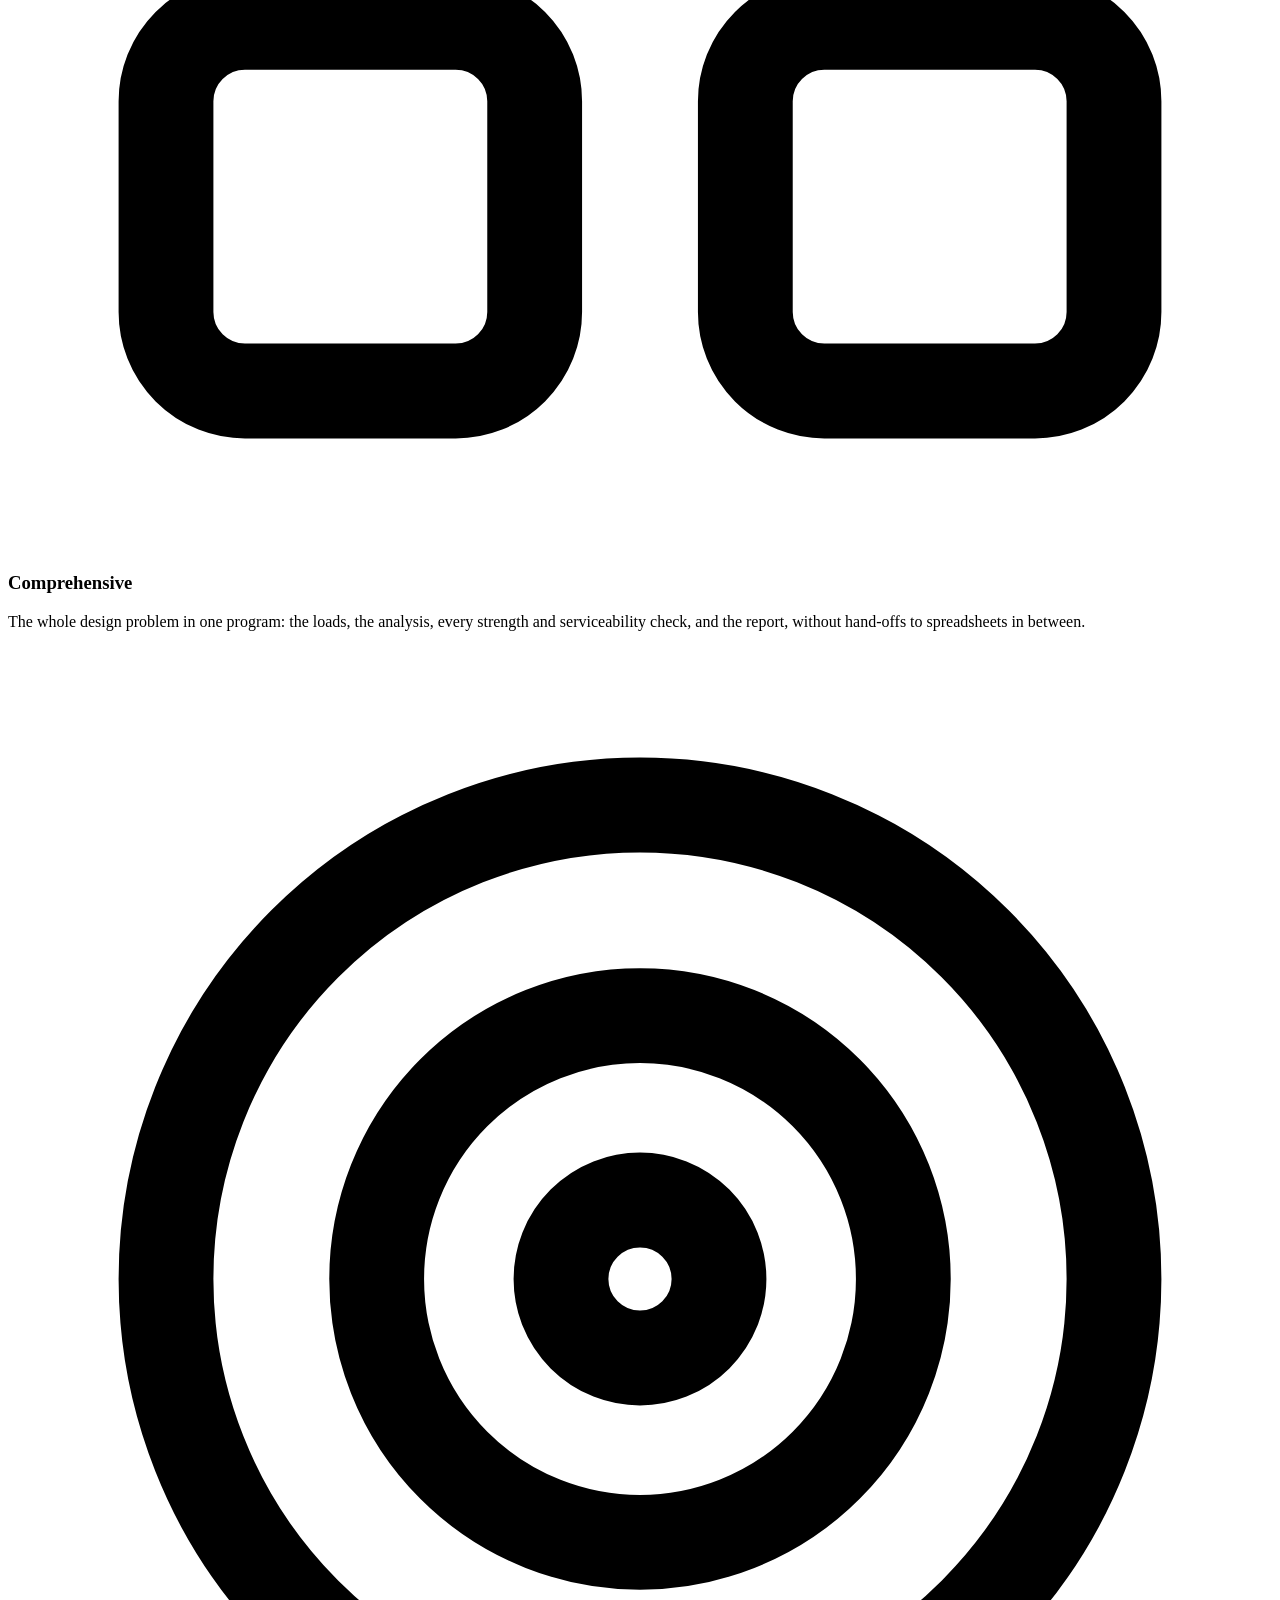
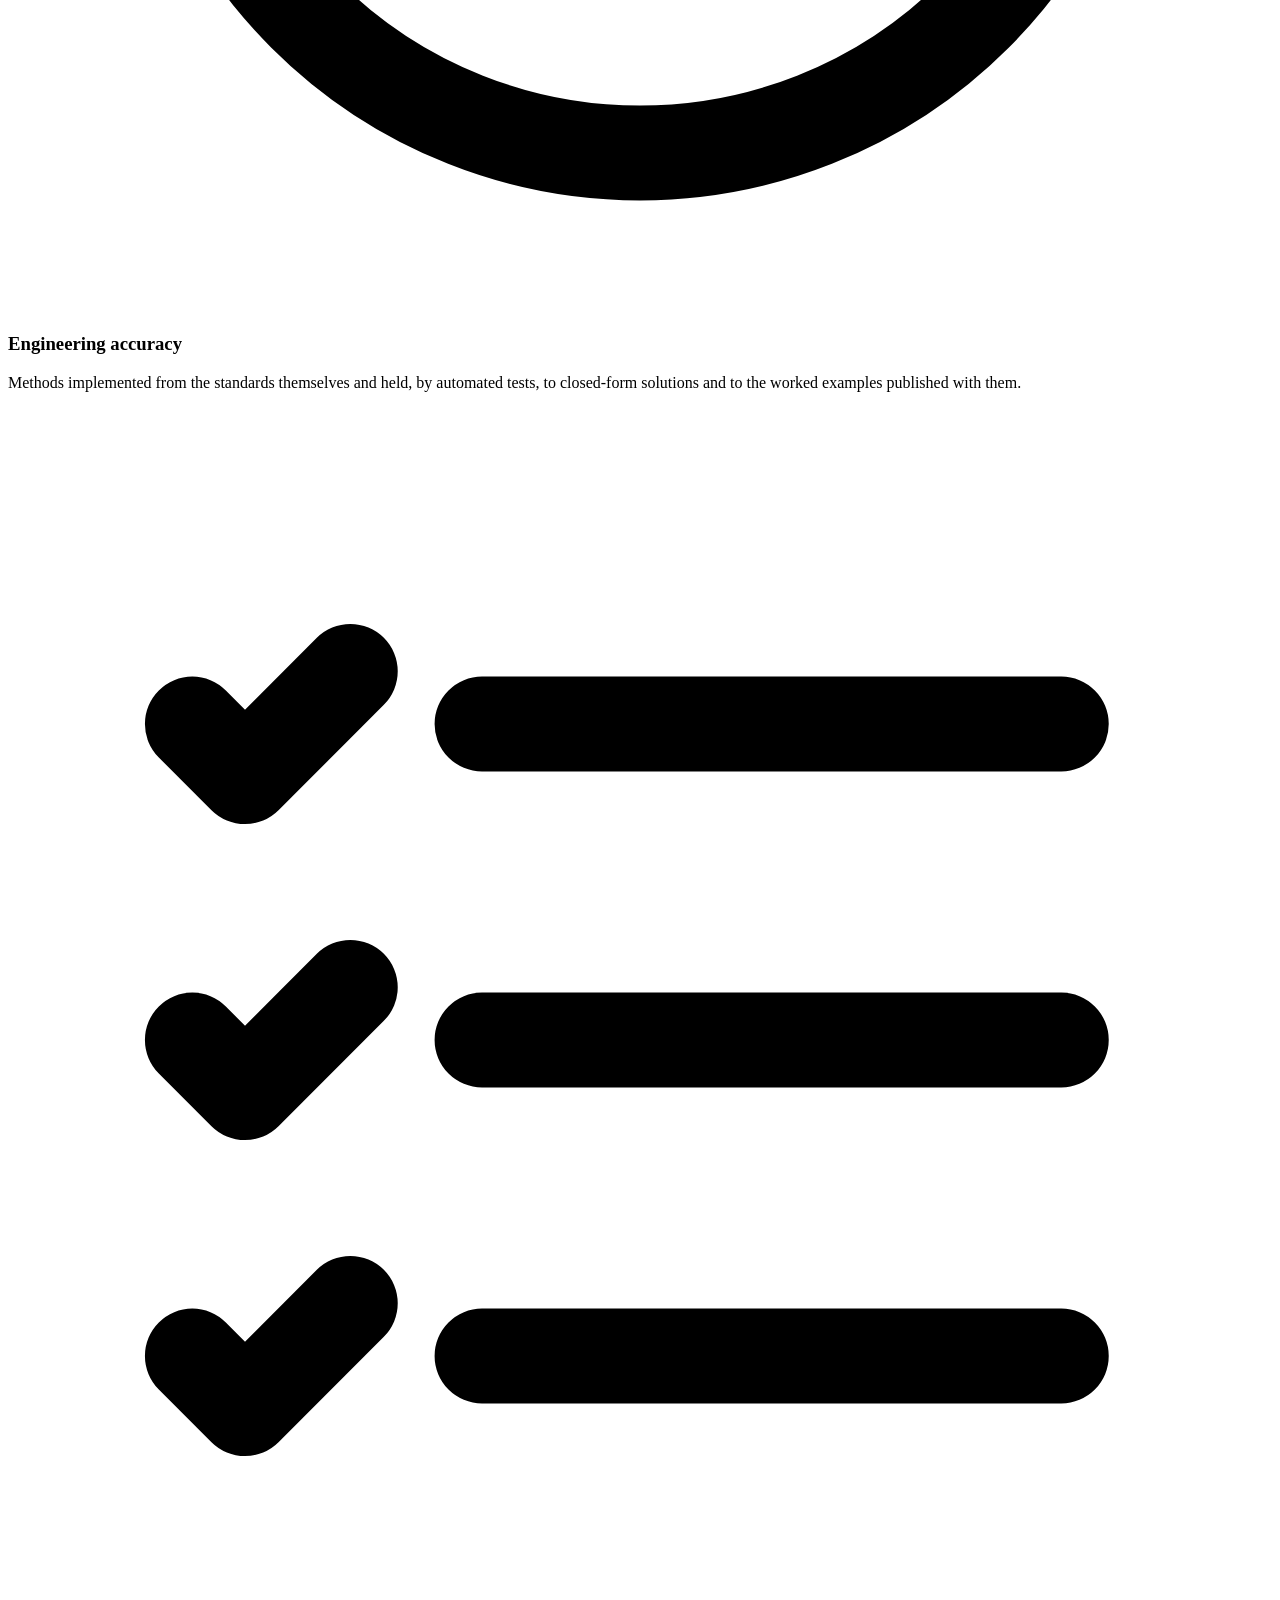
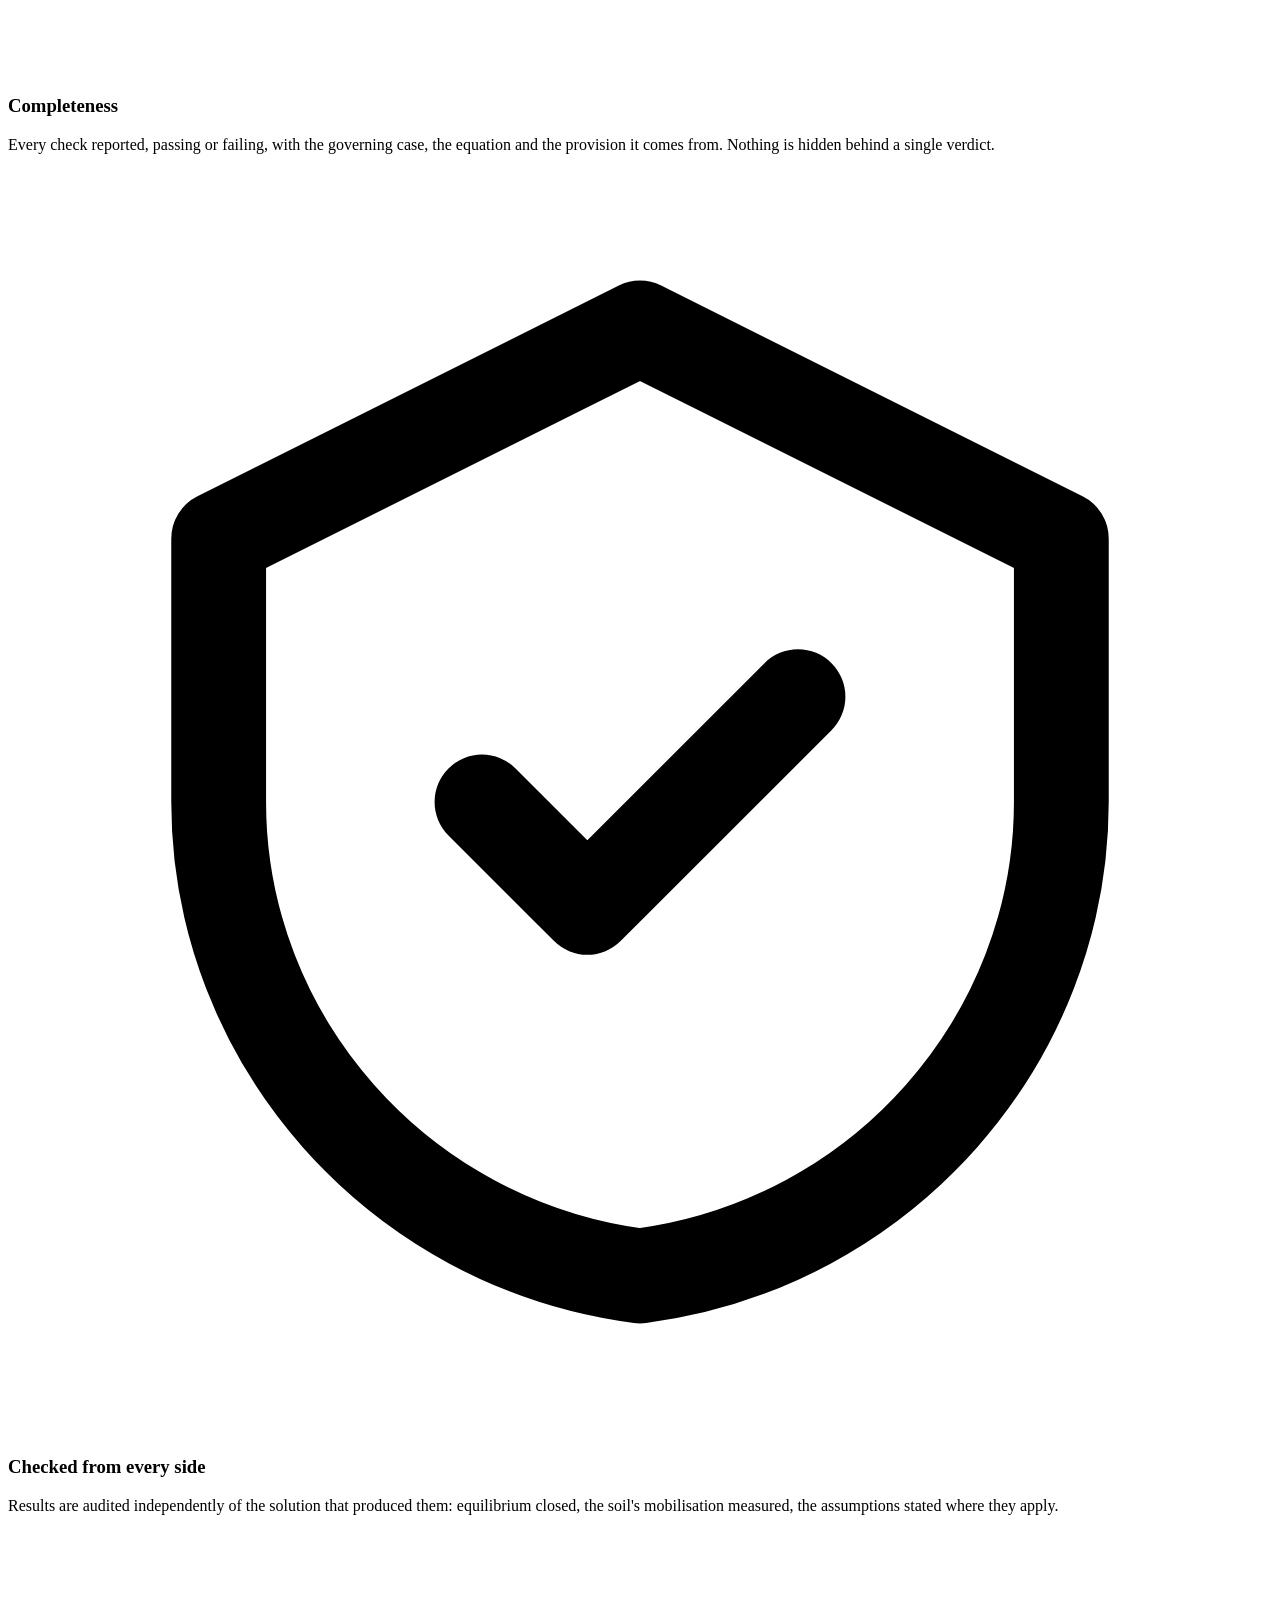
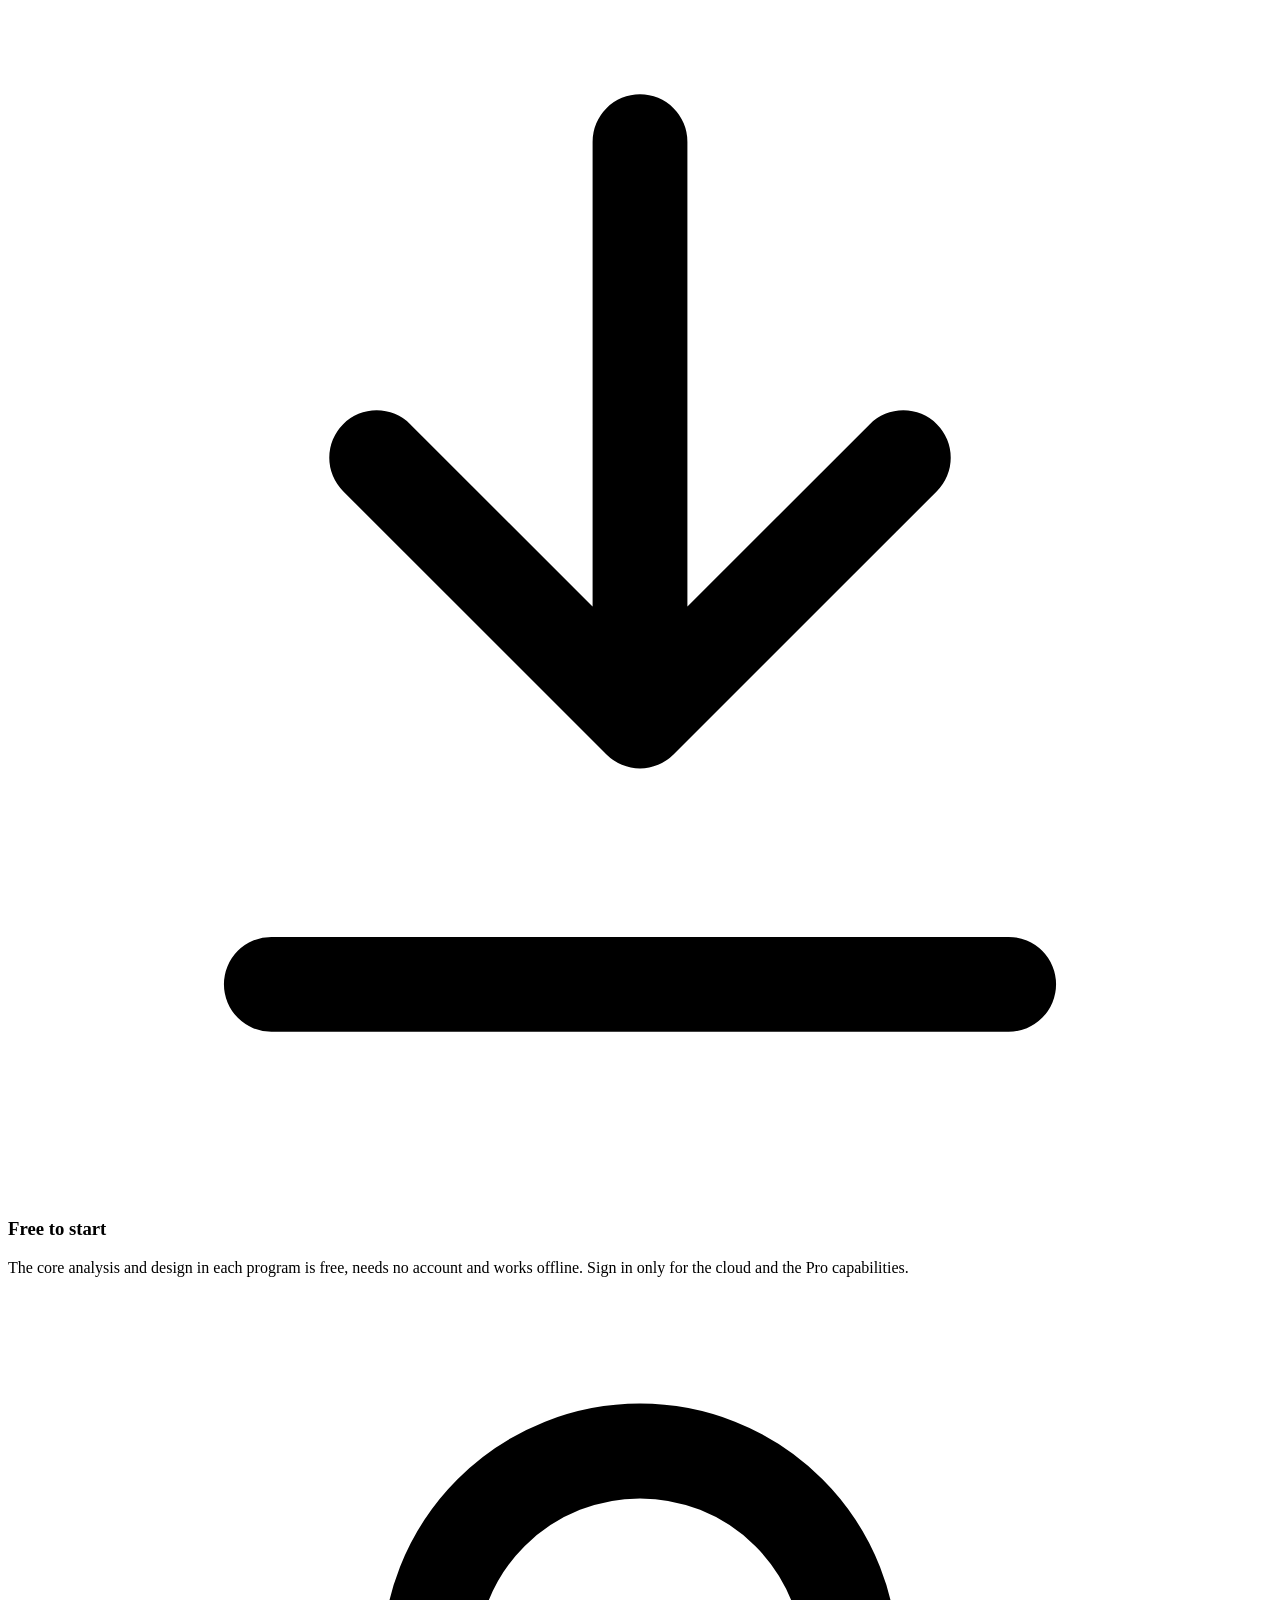
==== commit 59e985fc: "Company site: the AI assistant across both programs, and the privacy sentence it changes "They work " ====
--- a/src/index.html
+++ b/src/index.html
@@ -149,7 +149,7 @@
 
       <p class="together reveal">
         <svg viewBox="0 0 24 24" fill="none" stroke="currentColor" stroke-width="1.8" stroke-linecap="round" stroke-linejoin="round" aria-hidden="true"><path d="M10 13a5 5 0 0 0 7.5.5l3-3a5 5 0 0 0-7-7l-1.7 1.7"/><path d="M14 11a5 5 0 0 0-7.5-.5l-3 3a5 5 0 0 0 7 7l1.7-1.7"/></svg>
-        <span><strong>They work together.</strong> One account signs in to both, and they share one cloud: a project can hold pile and foundation designs side by side, and a FoundaTrix Studio pile cap stands on pile models taken from PileAxis designs in the same project.</span>
+        <span><strong>They work together.</strong> One account signs in to both, and they share one cloud: a project can hold pile and foundation designs side by side, and a FoundaTrix Studio pile cap stands on pile models taken from PileAxis designs in the same project. An AI assistant you connect works across both, as you: it searches your projects, creates models for you to check, and runs what-if analyses on your own computer that change nothing until you apply them.</span>
       </p>
     </div>
   </section>
@@ -191,7 +191,7 @@
         <div class="card card--hover reveal">
           <div class="card__icon"><svg viewBox="0 0 24 24" fill="none" stroke="currentColor" stroke-width="1.8" stroke-linecap="round" stroke-linejoin="round" aria-hidden="true"><rect x="5" y="11" width="14" height="10" rx="2"/><path d="M8 11V7a4 4 0 0 1 8 0v4"/></svg></div>
           <h3>Your work stays yours</h3>
-          <p>No advertising, no analytics, no telemetry. Projects on your computer never leave it unless you save them to the cloud.</p>
+          <p>No advertising, no analytics, no telemetry. Projects on your computer never leave it unless you save them to the cloud or let an AI assistant you connected read them.</p>
         </div>
       </div>
     </div>
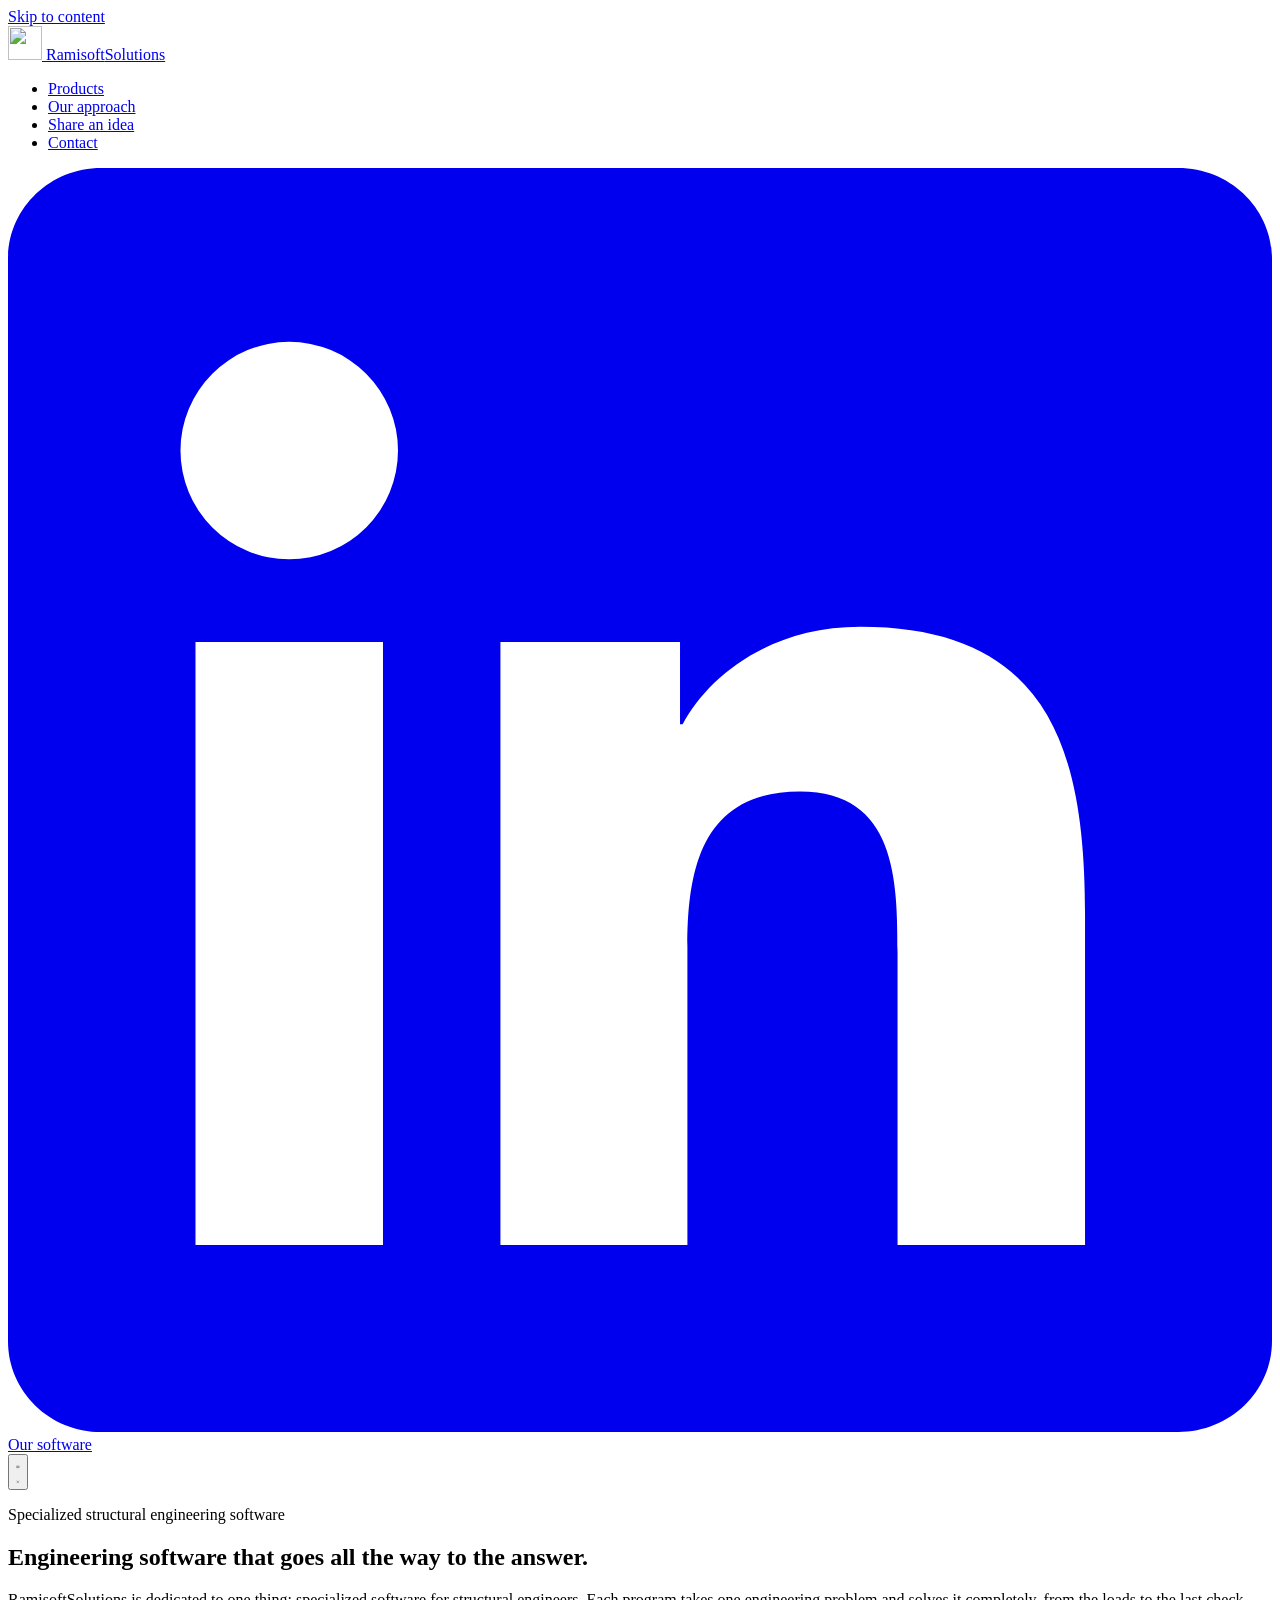
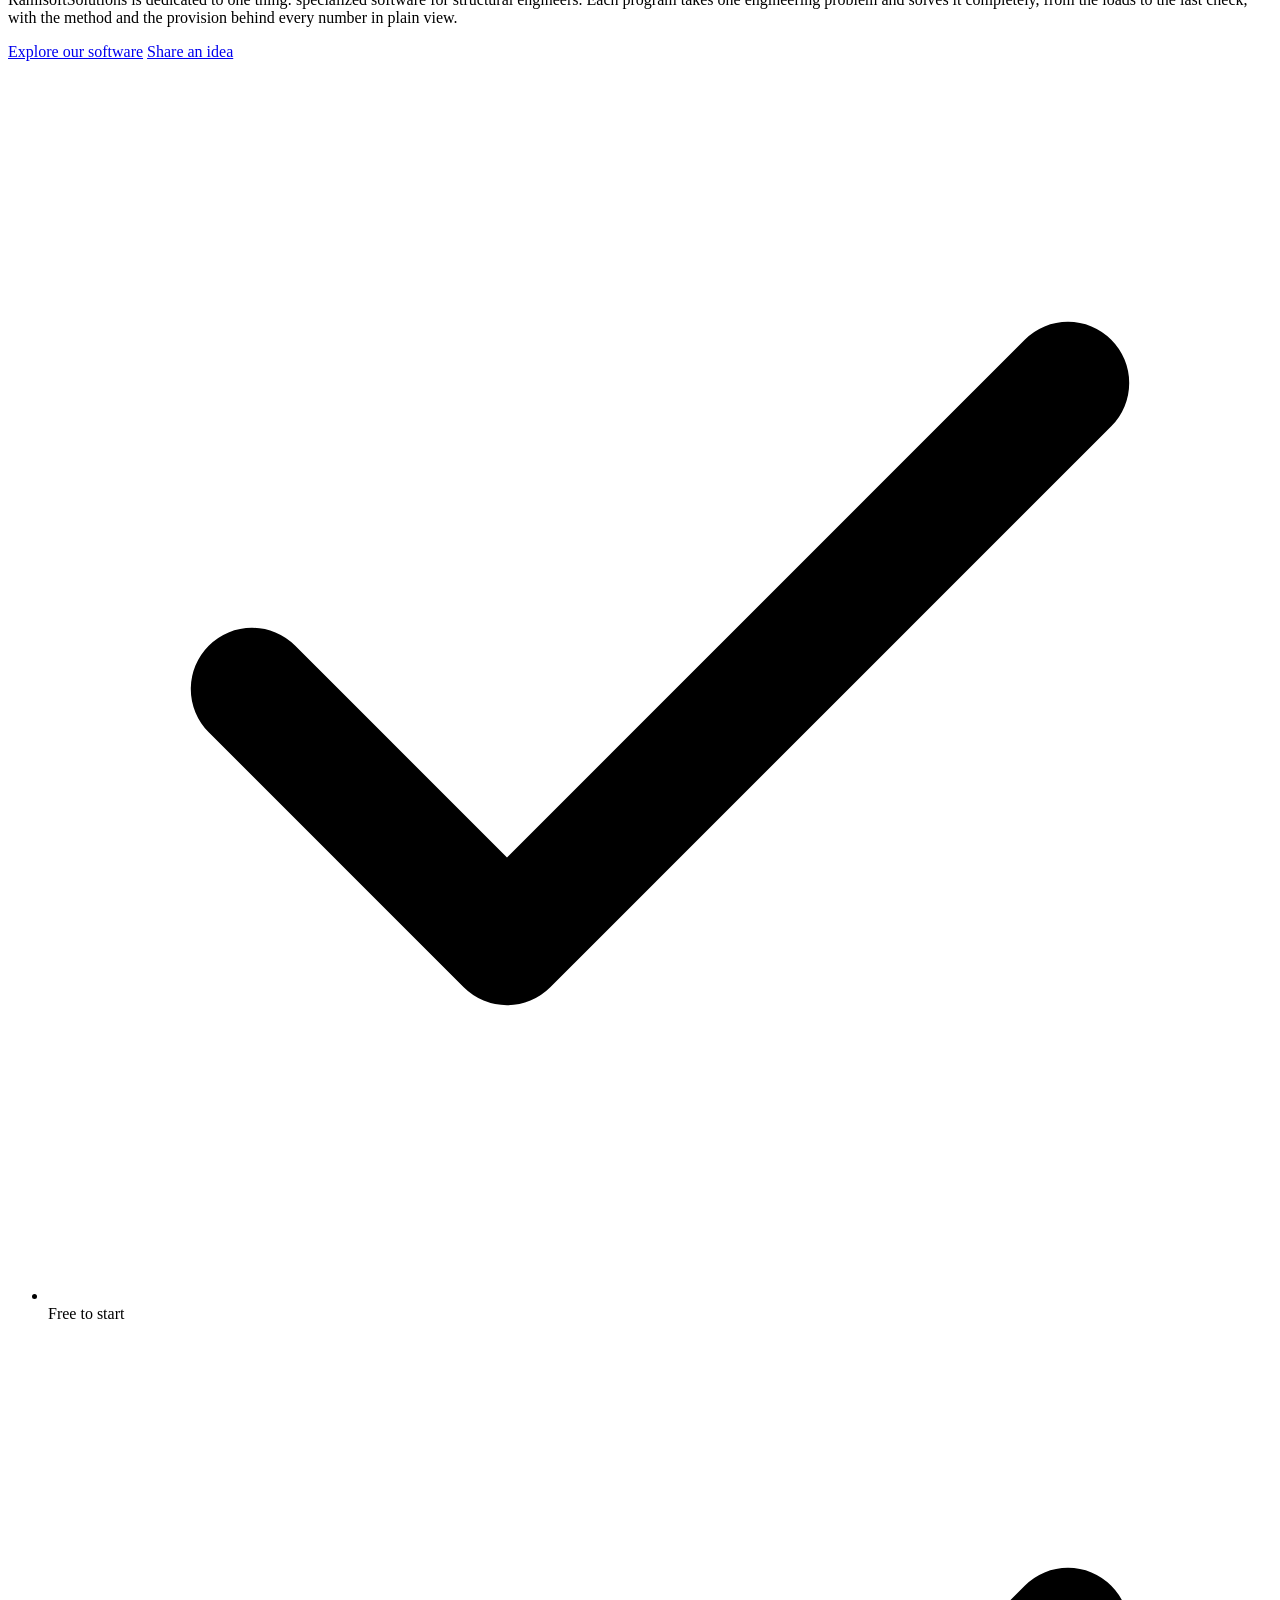
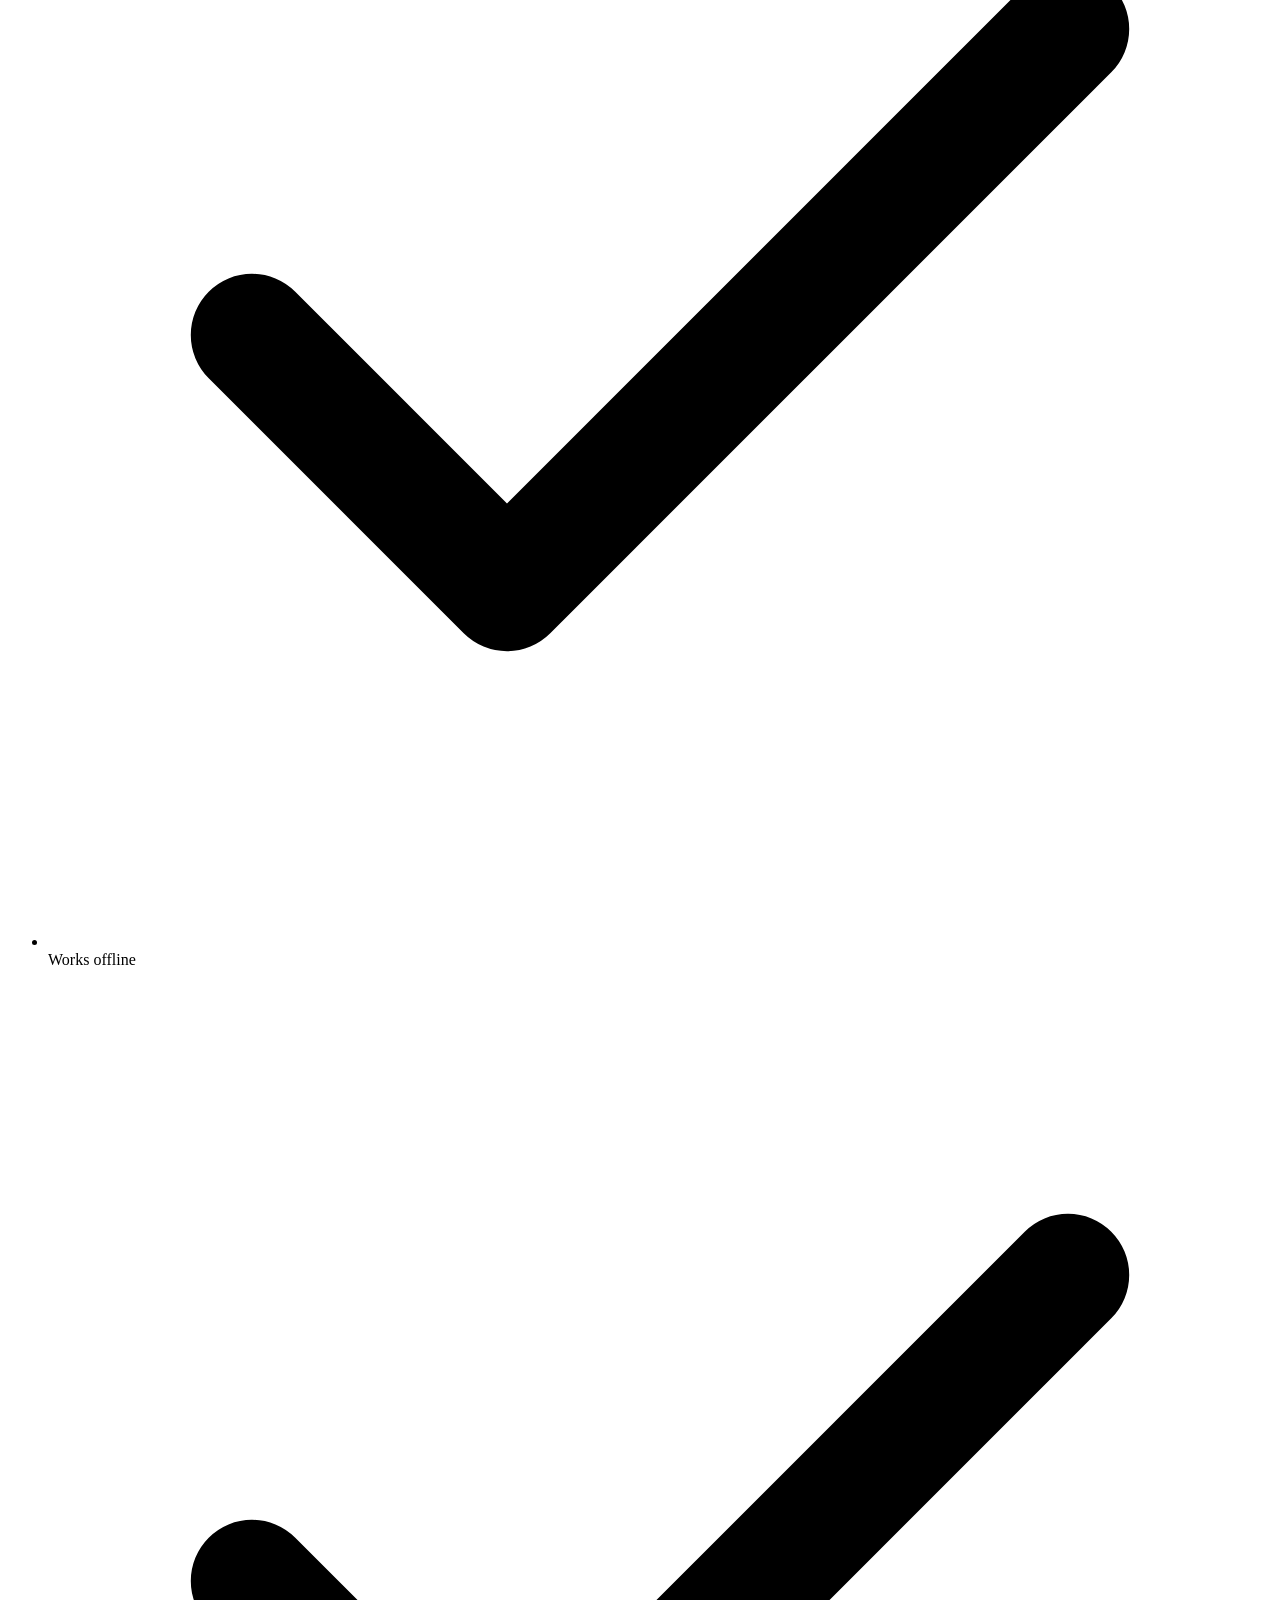
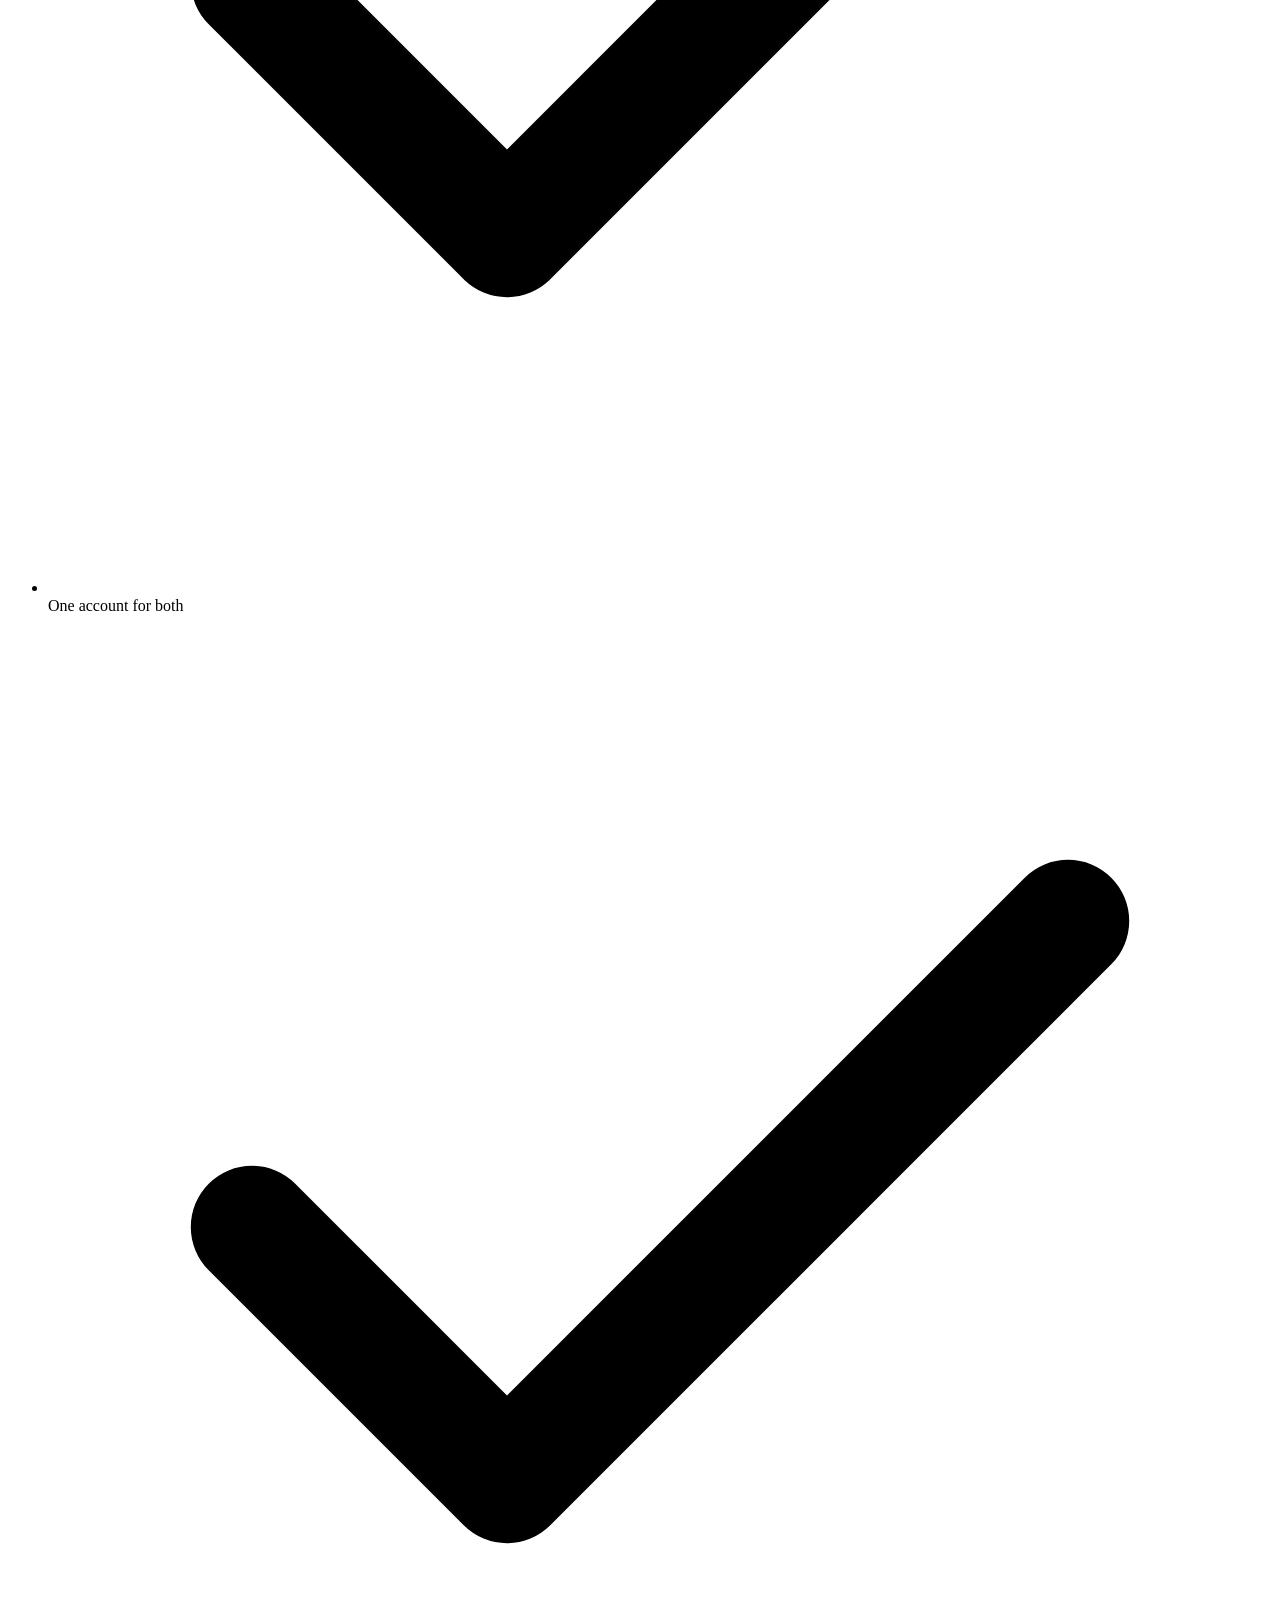
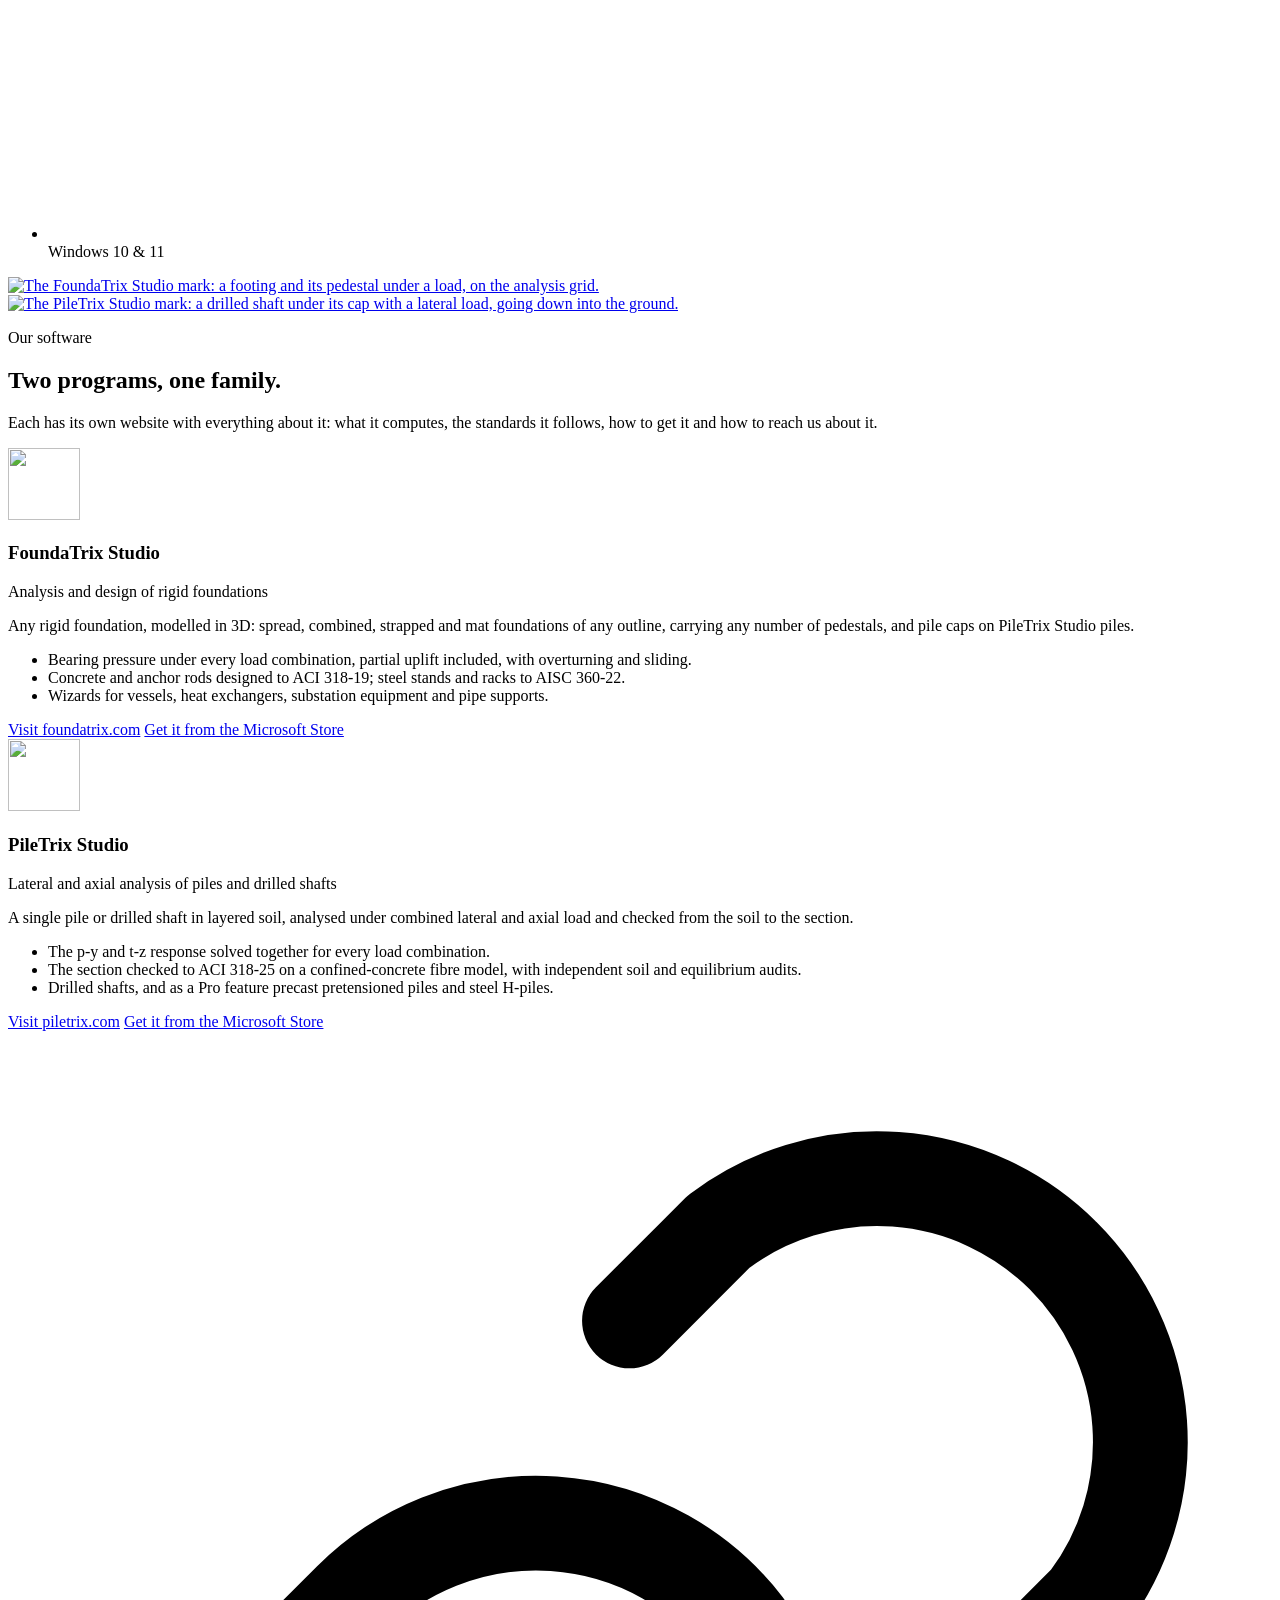
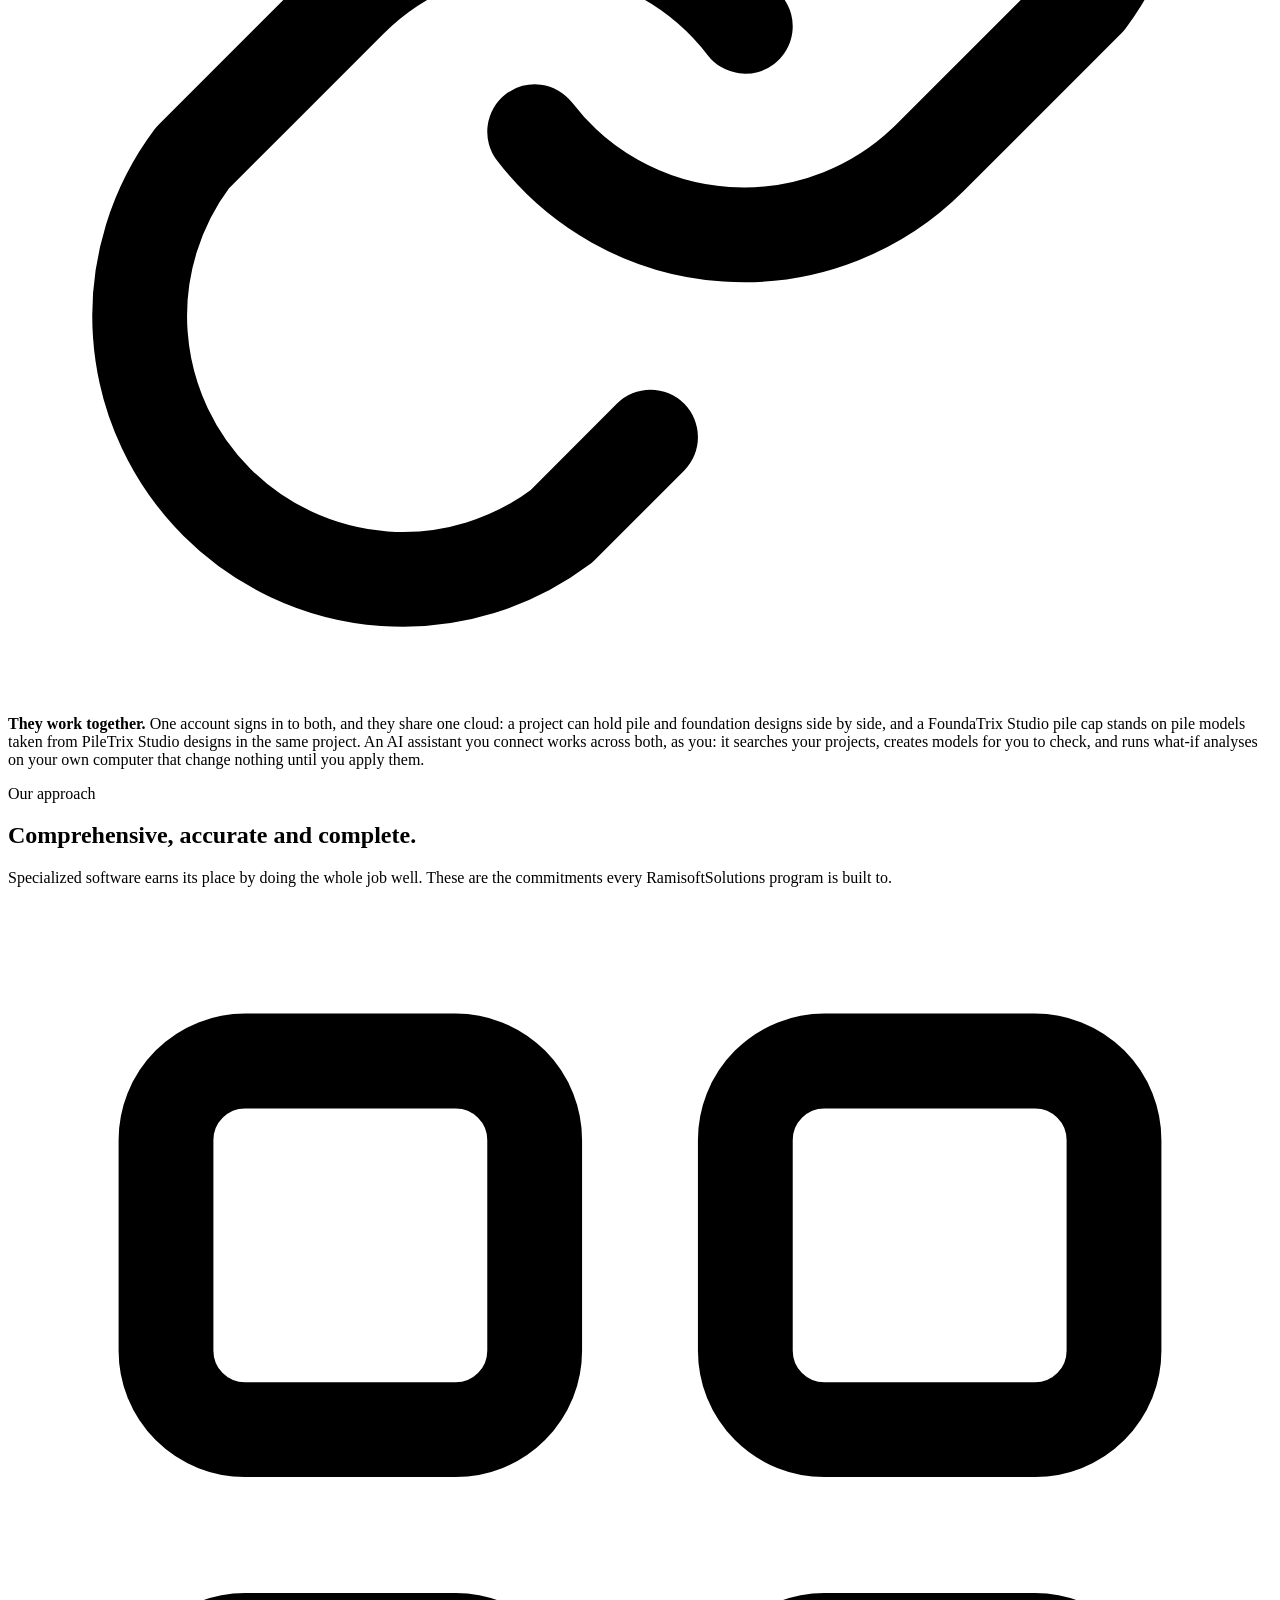
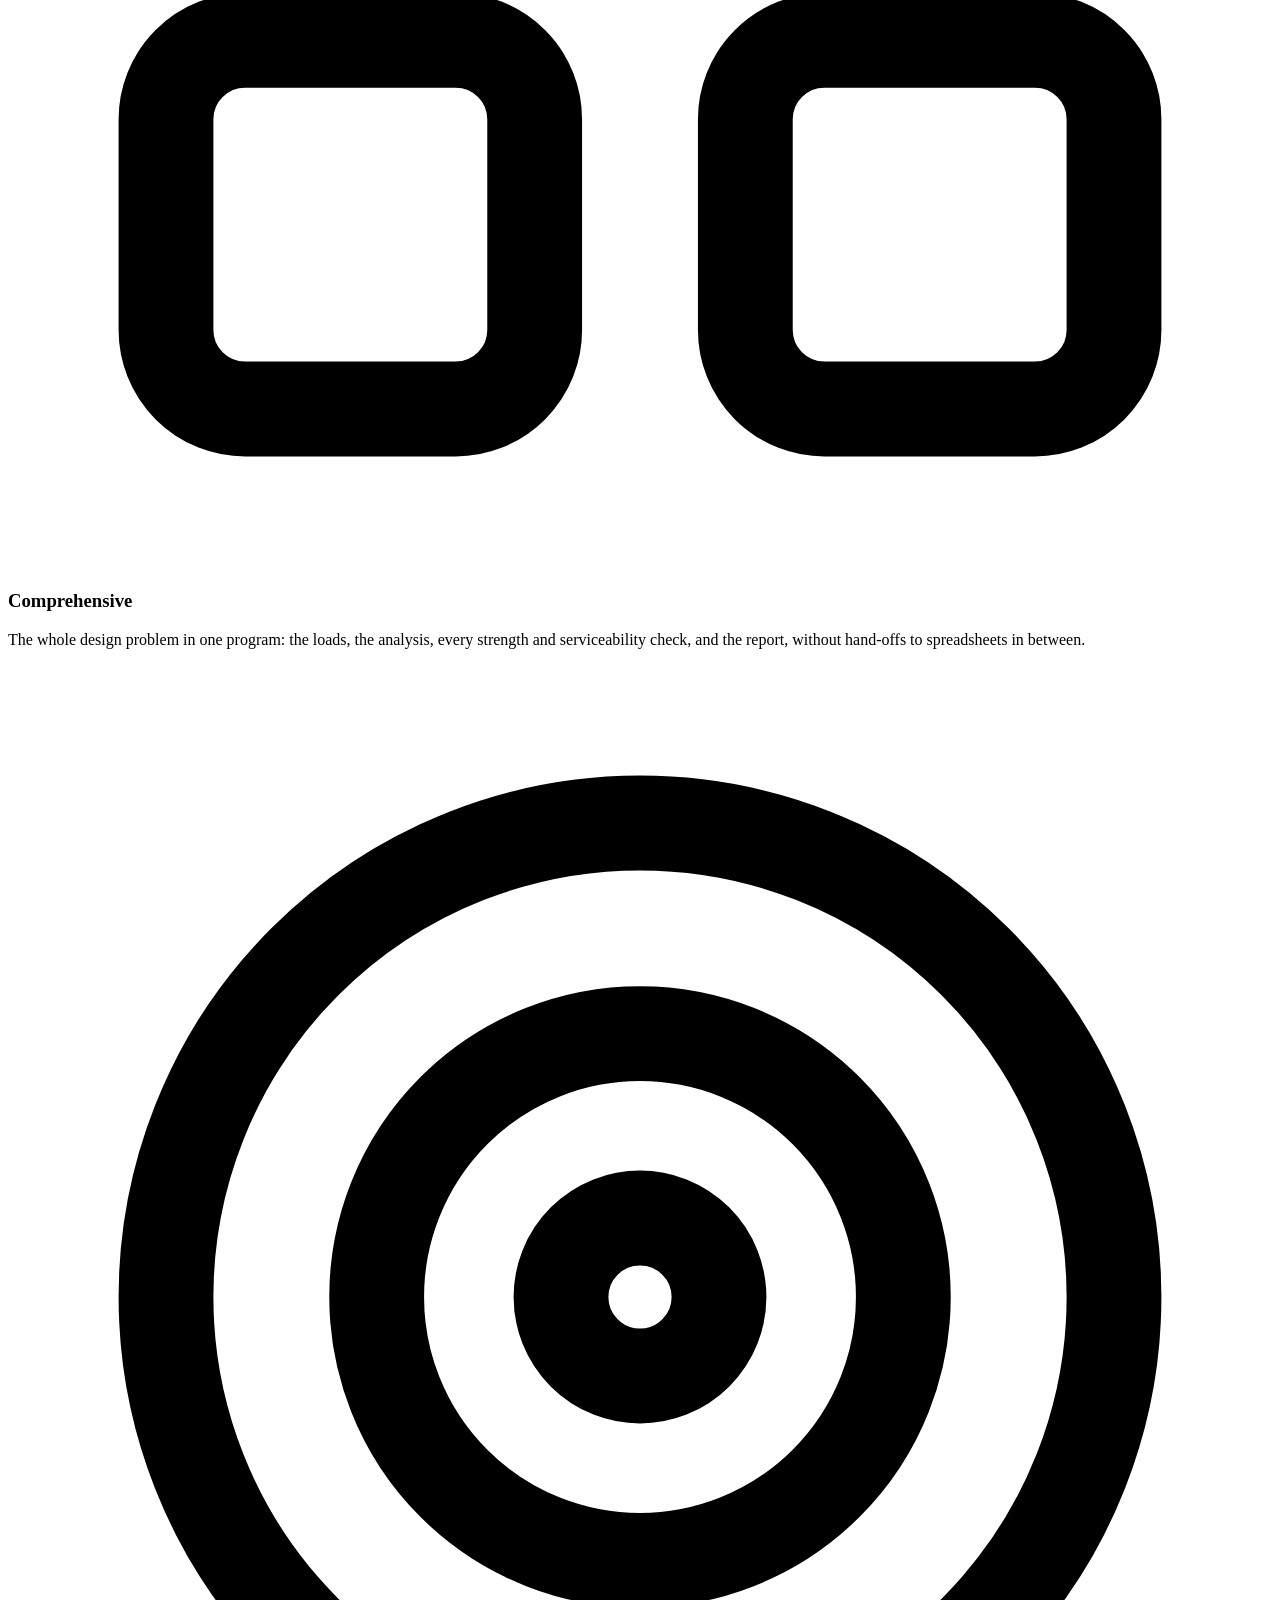
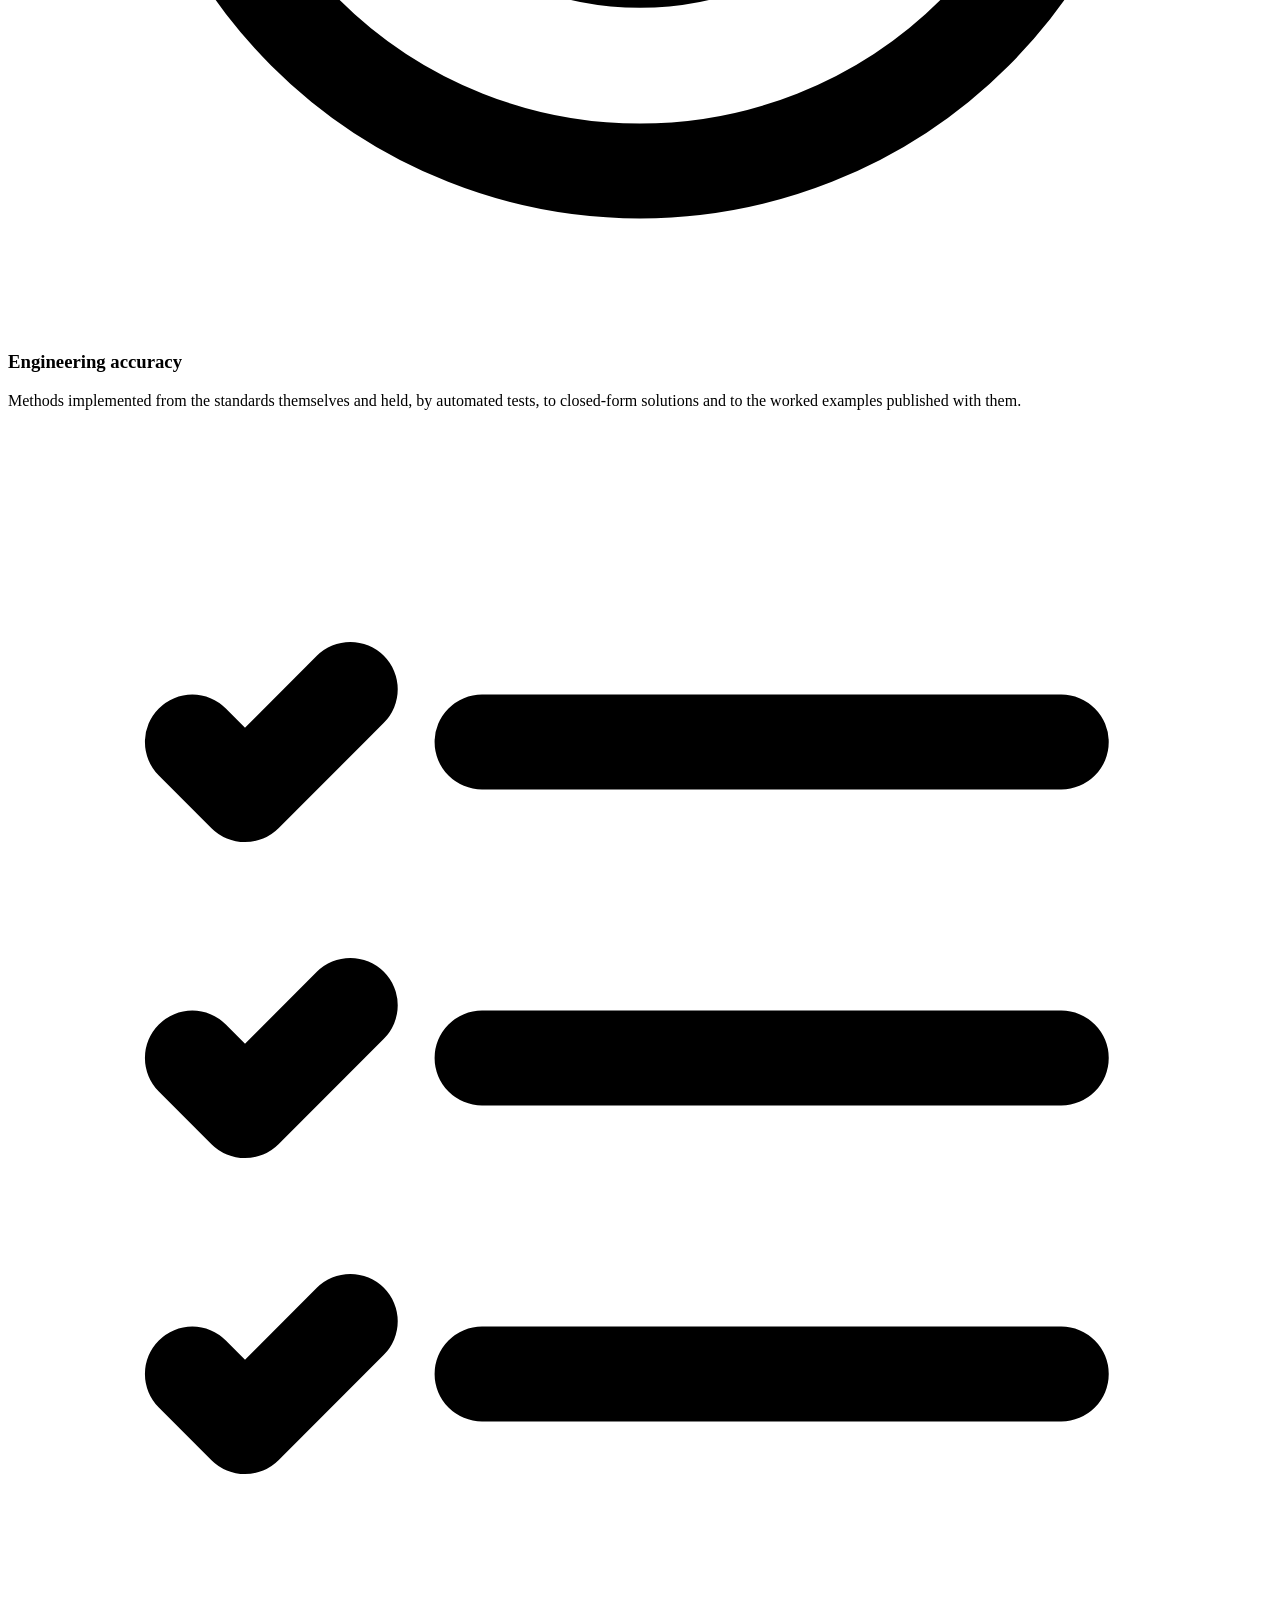
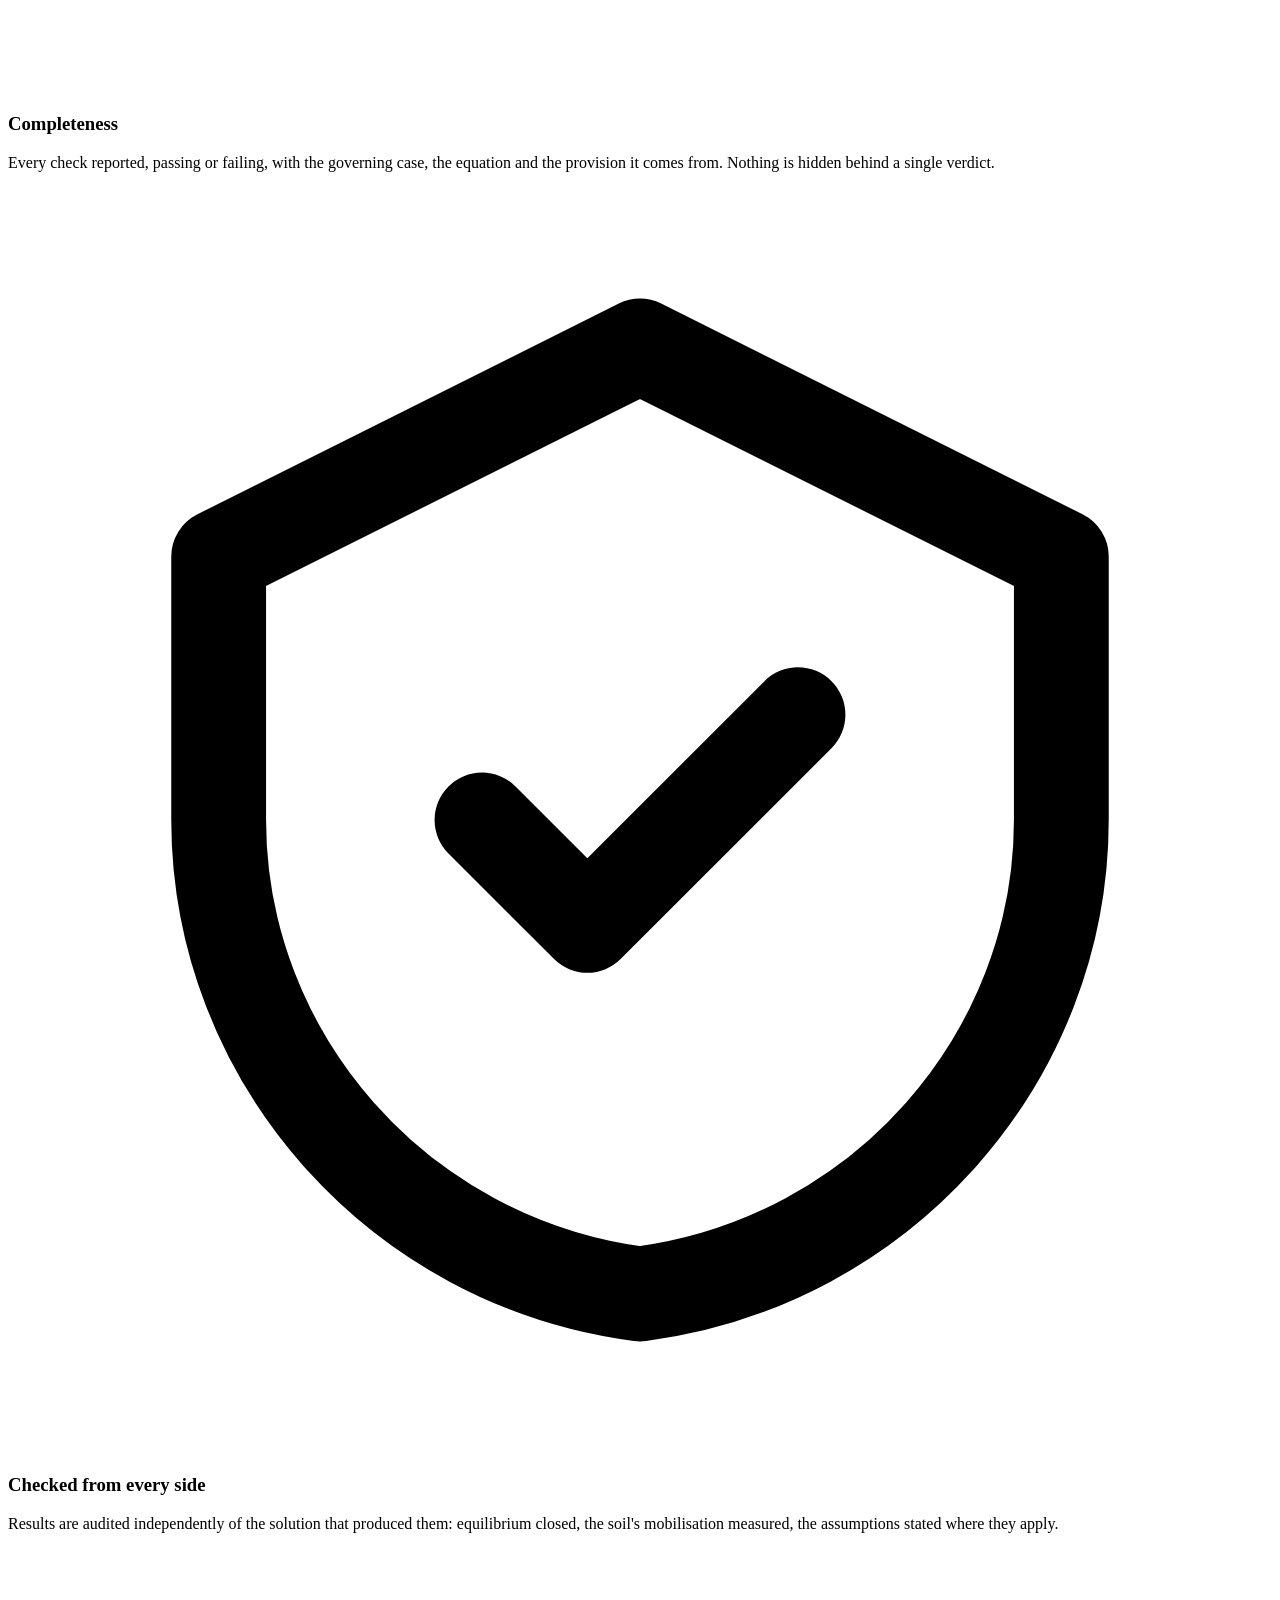
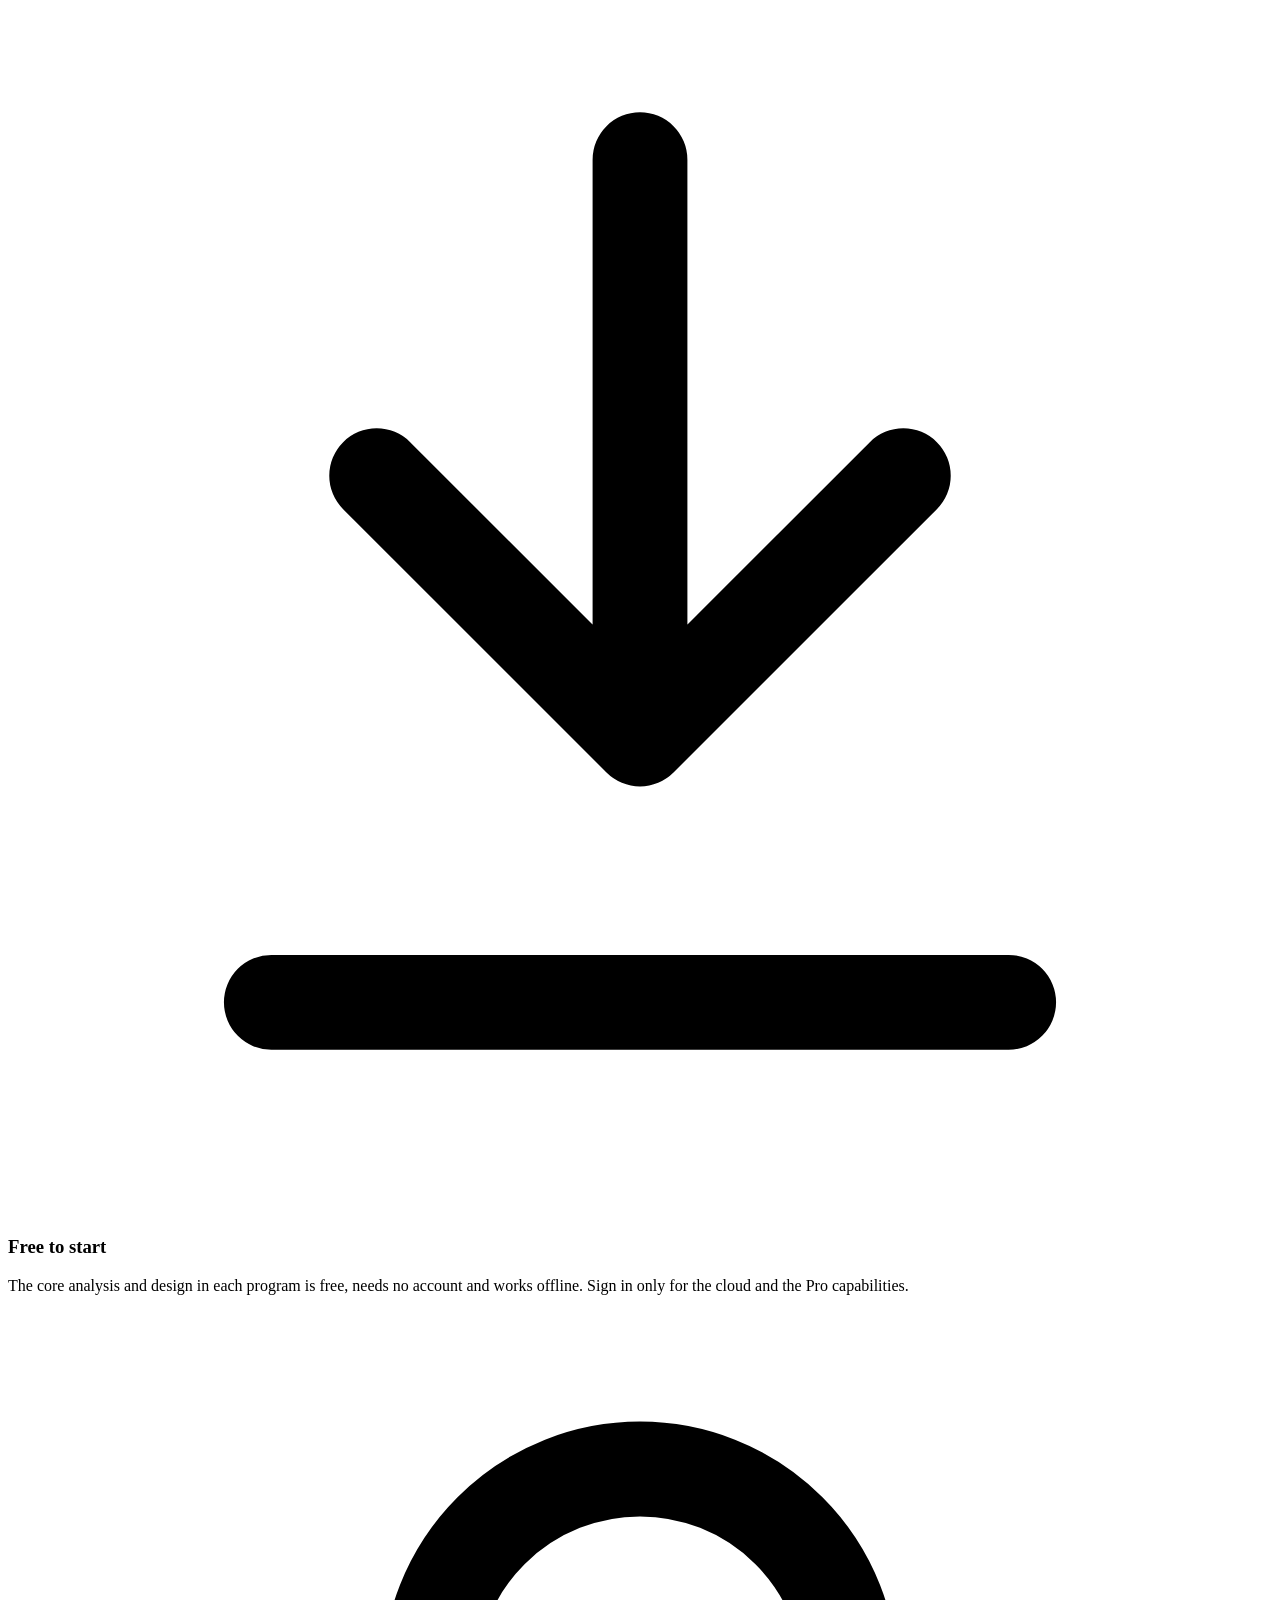
==== commit 94f90f62: "PileAxis is now PileTrix Studio, at www.piletrix.com: the sibling program's name and links Co-Author" ====
--- a/src/index.html
+++ b/src/index.html
@@ -4,14 +4,14 @@
 <meta charset="utf-8" />
 <meta name="viewport" content="width=device-width, initial-scale=1" />
 <title>RamisoftSolutions — Specialized Structural Engineering Software</title>
-<meta name="description" content="RamisoftSolutions develops specialized structural engineering software for Windows: FoundaTrix Studio for the analysis and design of rigid foundations, and PileAxis for the lateral and axial analysis of piles and drilled shafts." />
+<meta name="description" content="RamisoftSolutions develops specialized structural engineering software for Windows: FoundaTrix Studio for the analysis and design of rigid foundations, and PileTrix Studio for the lateral and axial analysis of piles and drilled shafts." />
 <meta name="color-scheme" content="light dark" />
 <meta name="theme-color" content="#0a0f1c" />
 <meta property="og:type" content="website" />
 <meta property="og:site_name" content="RamisoftSolutions" />
 <meta property="og:url" content="https://www.ramisoftsolutions.com/" />
 <meta property="og:title" content="RamisoftSolutions — specialized structural engineering software" />
-<meta property="og:description" content="FoundaTrix Studio for rigid foundations and PileAxis for piles and drilled shafts: comprehensive, accurate and complete engineering software for Windows." />
+<meta property="og:description" content="FoundaTrix Studio for rigid foundations and PileTrix Studio for piles and drilled shafts: comprehensive, accurate and complete engineering software for Windows." />
 <link rel="canonical" href="https://www.ramisoftsolutions.com/" />
 <link rel="icon" href="/favicon.svg" type="image/svg+xml" />
 <link rel="stylesheet" href="/styles.css" />
@@ -24,7 +24,7 @@
   "url": "https://www.ramisoftsolutions.com/",
   "email": "admin@ramisoftsolutions.com",
   "description": "Developer of specialized structural engineering software.",
-  "sameAs": ["https://www.linkedin.com/company/ramisoftsolutions/", "https://www.foundatrix.com/", "https://www.pileaxis.com/"]
+  "sameAs": ["https://www.linkedin.com/company/ramisoftsolutions/", "https://www.foundatrix.com/", "https://www.piletrix.com/"]
 }
 </script>
 </head>
@@ -89,8 +89,8 @@
         <a href="https://www.foundatrix.com/" target="_blank" rel="noopener" aria-label="FoundaTrix Studio's website">
           <img src="/images/foundatrix-mark.svg" width="200" height="200" alt="The FoundaTrix Studio mark: a footing and its pedestal under a load, on the analysis grid." />
         </a>
-        <a href="https://www.pileaxis.com/" target="_blank" rel="noopener" aria-label="PileAxis's website">
-          <img src="/images/pileaxis-mark.svg" width="200" height="200" alt="The PileAxis mark: a drilled shaft under its cap with a lateral load, going down into the ground." />
+        <a href="https://www.piletrix.com/" target="_blank" rel="noopener" aria-label="PileTrix Studio's website">
+          <img src="/images/pileaxis-mark.svg" width="200" height="200" alt="The PileTrix Studio mark: a drilled shaft under its cap with a lateral load, going down into the ground." />
         </a>
       </div>
     </div>
@@ -114,7 +114,7 @@
               <p class="product-card__tagline">Analysis and design of rigid foundations</p>
             </div>
           </div>
-          <p>Any rigid foundation, modelled in 3D: spread, combined, strapped and mat foundations of any outline, carrying any number of pedestals, and pile caps on PileAxis piles.</p>
+          <p>Any rigid foundation, modelled in 3D: spread, combined, strapped and mat foundations of any outline, carrying any number of pedestals, and pile caps on PileTrix Studio piles.</p>
           <ul>
             <li>Bearing pressure under every load combination, partial uplift included, with overturning and sliding.</li>
             <li>Concrete and anchor rods designed to ACI&nbsp;318-19; steel stands and racks to AISC&nbsp;360-22.</li>
@@ -130,7 +130,7 @@
           <div class="product-card__head">
             <img class="product-card__mark" src="/images/pileaxis-mark.svg" width="72" height="72" alt="" />
             <div>
-              <h3 id="pileaxis-title">PileAxis</h3>
+              <h3 id="pileaxis-title">PileTrix Studio</h3>
               <p class="product-card__tagline">Lateral and axial analysis of piles and drilled shafts</p>
             </div>
           </div>
@@ -141,7 +141,7 @@
             <li>Drilled shafts, and as a Pro feature precast pretensioned piles and steel H-piles.</li>
           </ul>
           <div class="product-card__actions">
-            <a class="btn btn--primary" href="https://www.pileaxis.com/" target="_blank" rel="noopener">Visit pileaxis.com</a>
+            <a class="btn btn--primary" href="https://www.piletrix.com/" target="_blank" rel="noopener">Visit piletrix.com</a>
             <a class="btn btn--ghost" href="https://apps.microsoft.com/detail/9N0QPQL17F66" target="_blank" rel="noopener">Get it from the Microsoft Store</a>
           </div>
         </article>
@@ -149,7 +149,7 @@
 
       <p class="together reveal">
         <svg viewBox="0 0 24 24" fill="none" stroke="currentColor" stroke-width="1.8" stroke-linecap="round" stroke-linejoin="round" aria-hidden="true"><path d="M10 13a5 5 0 0 0 7.5.5l3-3a5 5 0 0 0-7-7l-1.7 1.7"/><path d="M14 11a5 5 0 0 0-7.5-.5l-3 3a5 5 0 0 0 7 7l1.7-1.7"/></svg>
-        <span><strong>They work together.</strong> One account signs in to both, and they share one cloud: a project can hold pile and foundation designs side by side, and a FoundaTrix Studio pile cap stands on pile models taken from PileAxis designs in the same project. An AI assistant you connect works across both, as you: it searches your projects, creates models for you to check, and runs what-if analyses on your own computer that change nothing until you apply them.</span>
+        <span><strong>They work together.</strong> One account signs in to both, and they share one cloud: a project can hold pile and foundation designs side by side, and a FoundaTrix Studio pile cap stands on pile models taken from PileTrix Studio designs in the same project. An AI assistant you connect works across both, as you: it searches your projects, creates models for you to check, and runs what-if analyses on your own computer that change nothing until you apply them.</span>
       </p>
     </div>
   </section>
@@ -235,7 +235,7 @@
           <p>A feature, a check or a standard for one of our programs. Each keeps a public tracker where you can also support ideas others have posted.</p>
           <div class="product-card__actions">
             <a class="btn btn--ghost" href="https://github.com/CoolRamin/FoundaTrix-site/issues/new?template=feature_request.yml" target="_blank" rel="noopener">FoundaTrix Studio</a>
-            <a class="btn btn--ghost" href="https://github.com/CoolRamin/PileAxis-site/issues/new?template=feature_request.yml" target="_blank" rel="noopener">PileAxis</a>
+            <a class="btn btn--ghost" href="https://github.com/CoolRamin/PileAxis-site/issues/new?template=feature_request.yml" target="_blank" rel="noopener">PileTrix Studio</a>
           </div>
         </div>
         <div class="support-card reveal">
@@ -265,9 +265,9 @@
             <a href="https://www.foundatrix.com/terms/" target="_blank" rel="noopener">Terms of use</a>
           </li>
           <li>
-            <h3>PileAxis</h3>
-            <a href="https://www.pileaxis.com/privacy/" target="_blank" rel="noopener">Privacy policy</a>
-            <a href="https://www.pileaxis.com/terms/" target="_blank" rel="noopener">Terms of use</a>
+            <h3>PileTrix Studio</h3>
+            <a href="https://www.piletrix.com/privacy/" target="_blank" rel="noopener">Privacy policy</a>
+            <a href="https://www.piletrix.com/terms/" target="_blank" rel="noopener">Terms of use</a>
           </li>
         </ul>
       </div>
@@ -290,7 +290,7 @@
         <h2>Software</h2>
         <ul>
           <li><a href="https://www.foundatrix.com/" target="_blank" rel="noopener">FoundaTrix Studio</a></li>
-          <li><a href="https://www.pileaxis.com/" target="_blank" rel="noopener">PileAxis</a></li>
+          <li><a href="https://www.piletrix.com/" target="_blank" rel="noopener">PileTrix Studio</a></li>
         </ul>
       </div>
       <div class="footer__col">
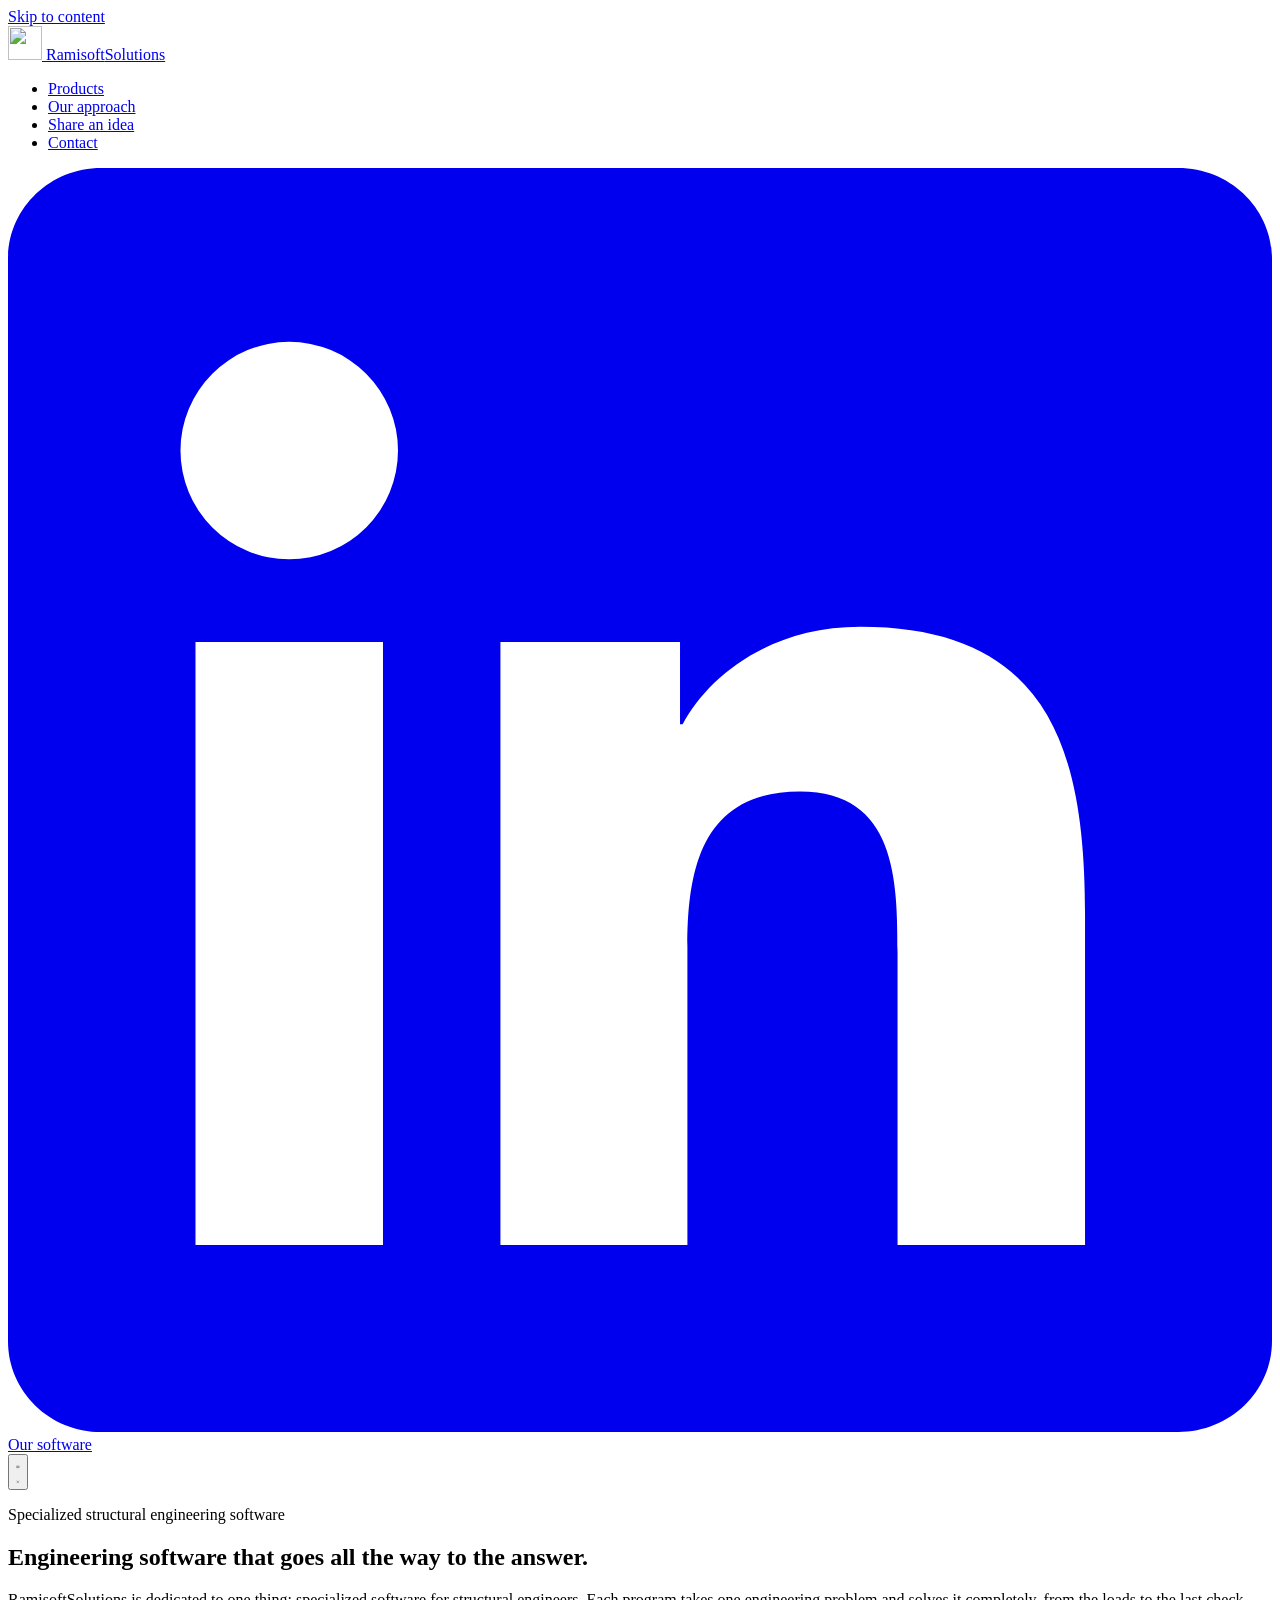
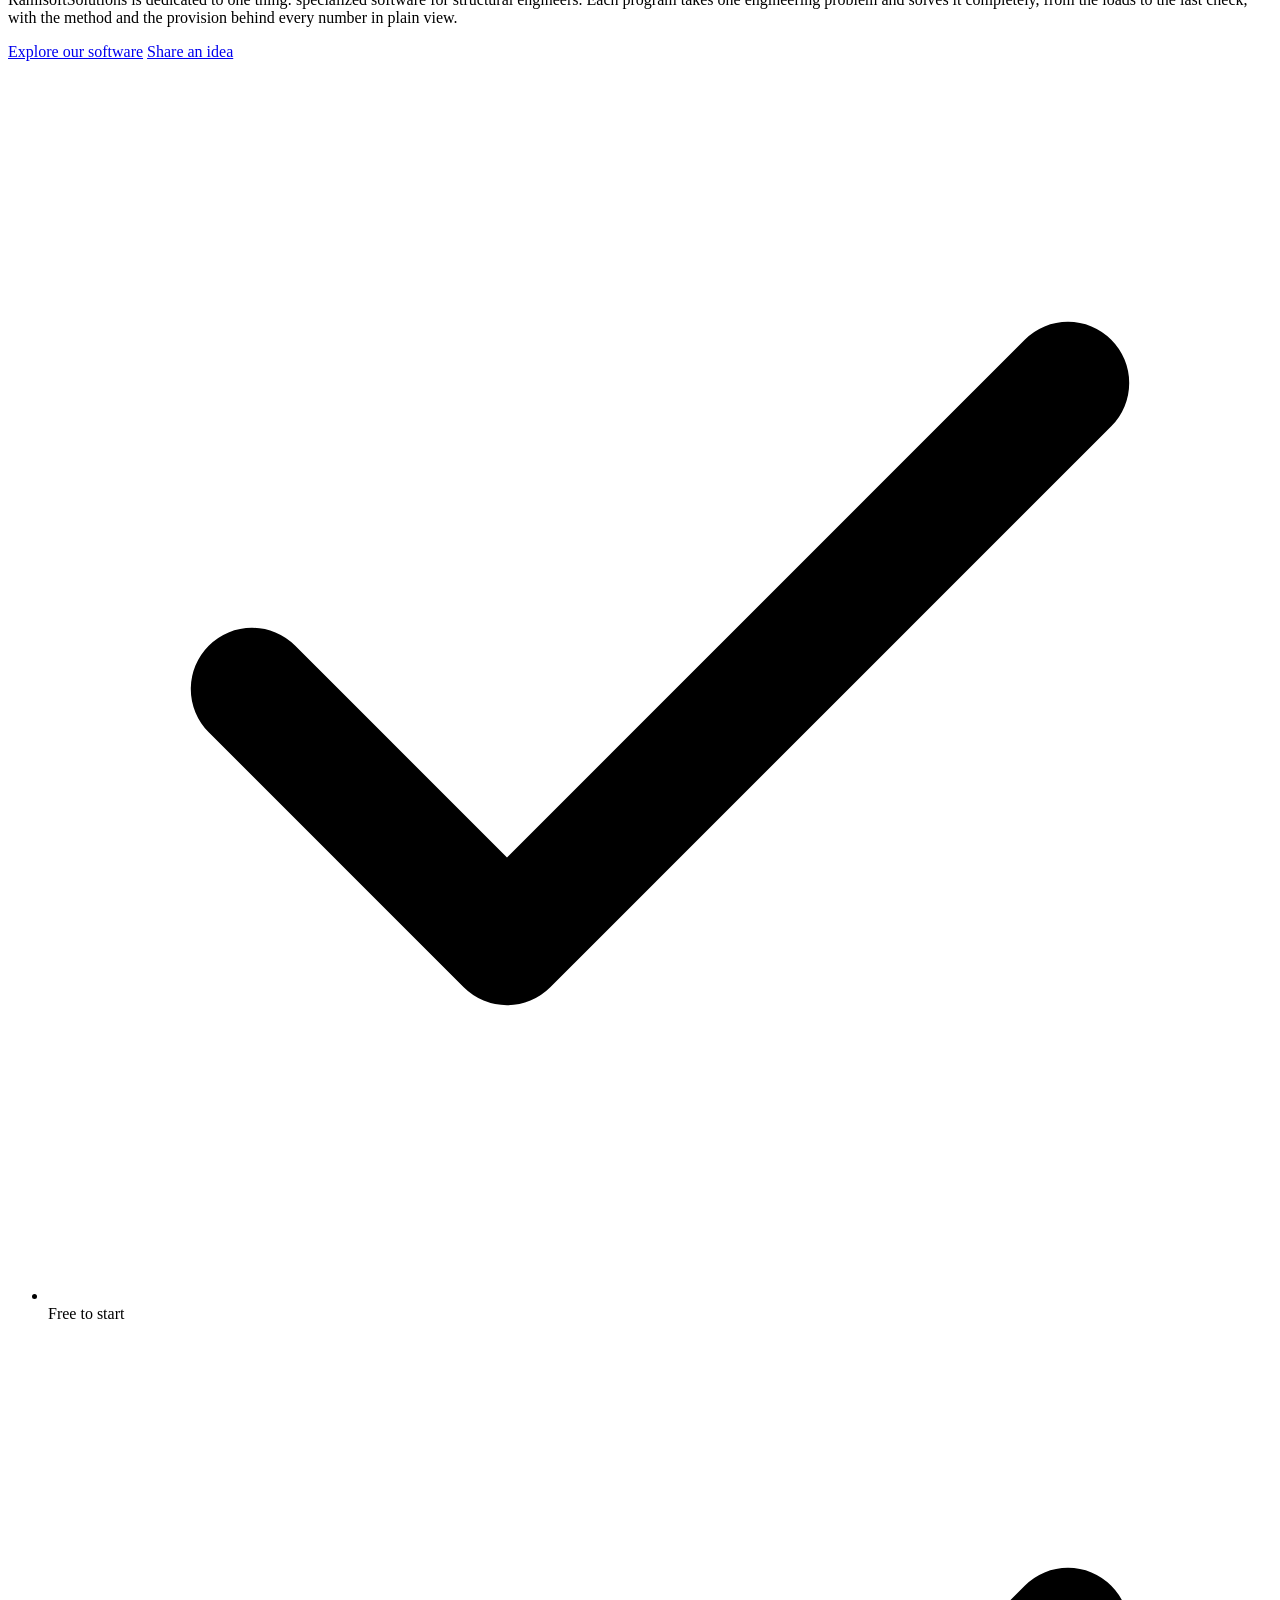
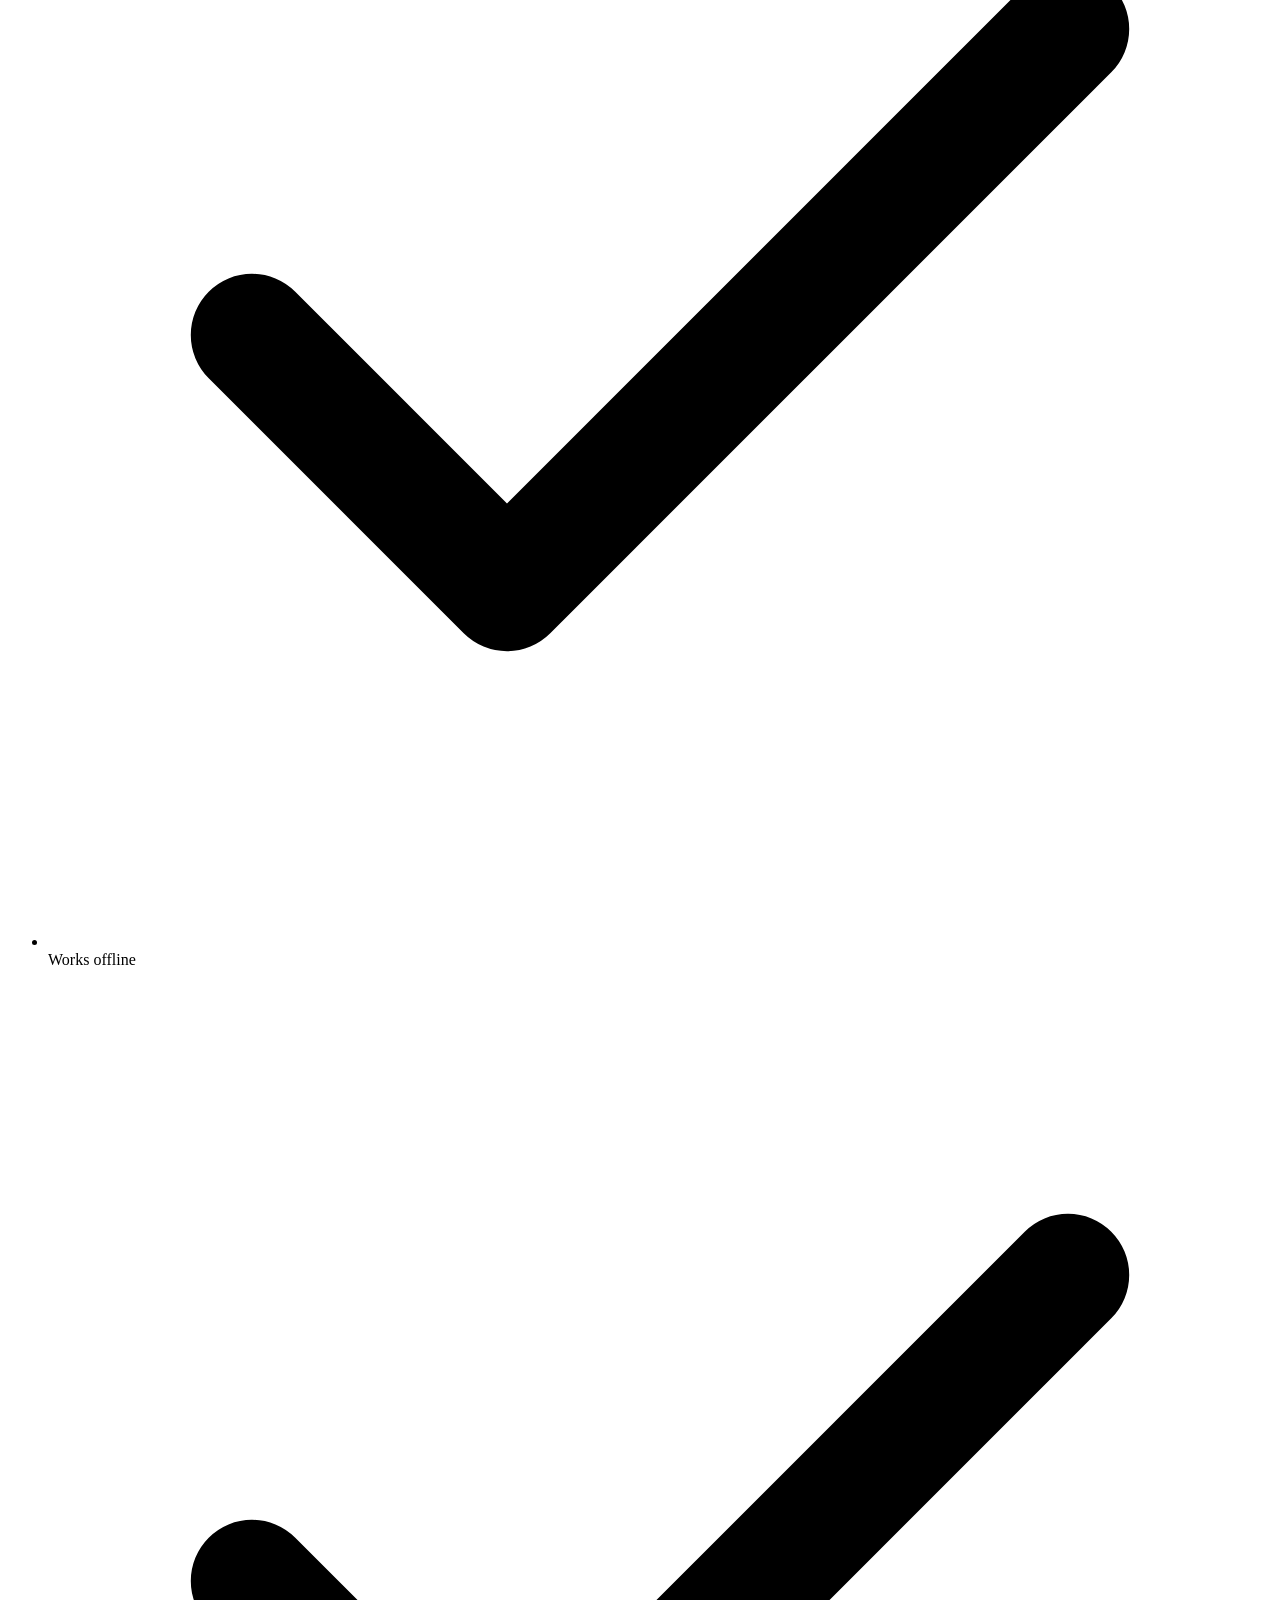
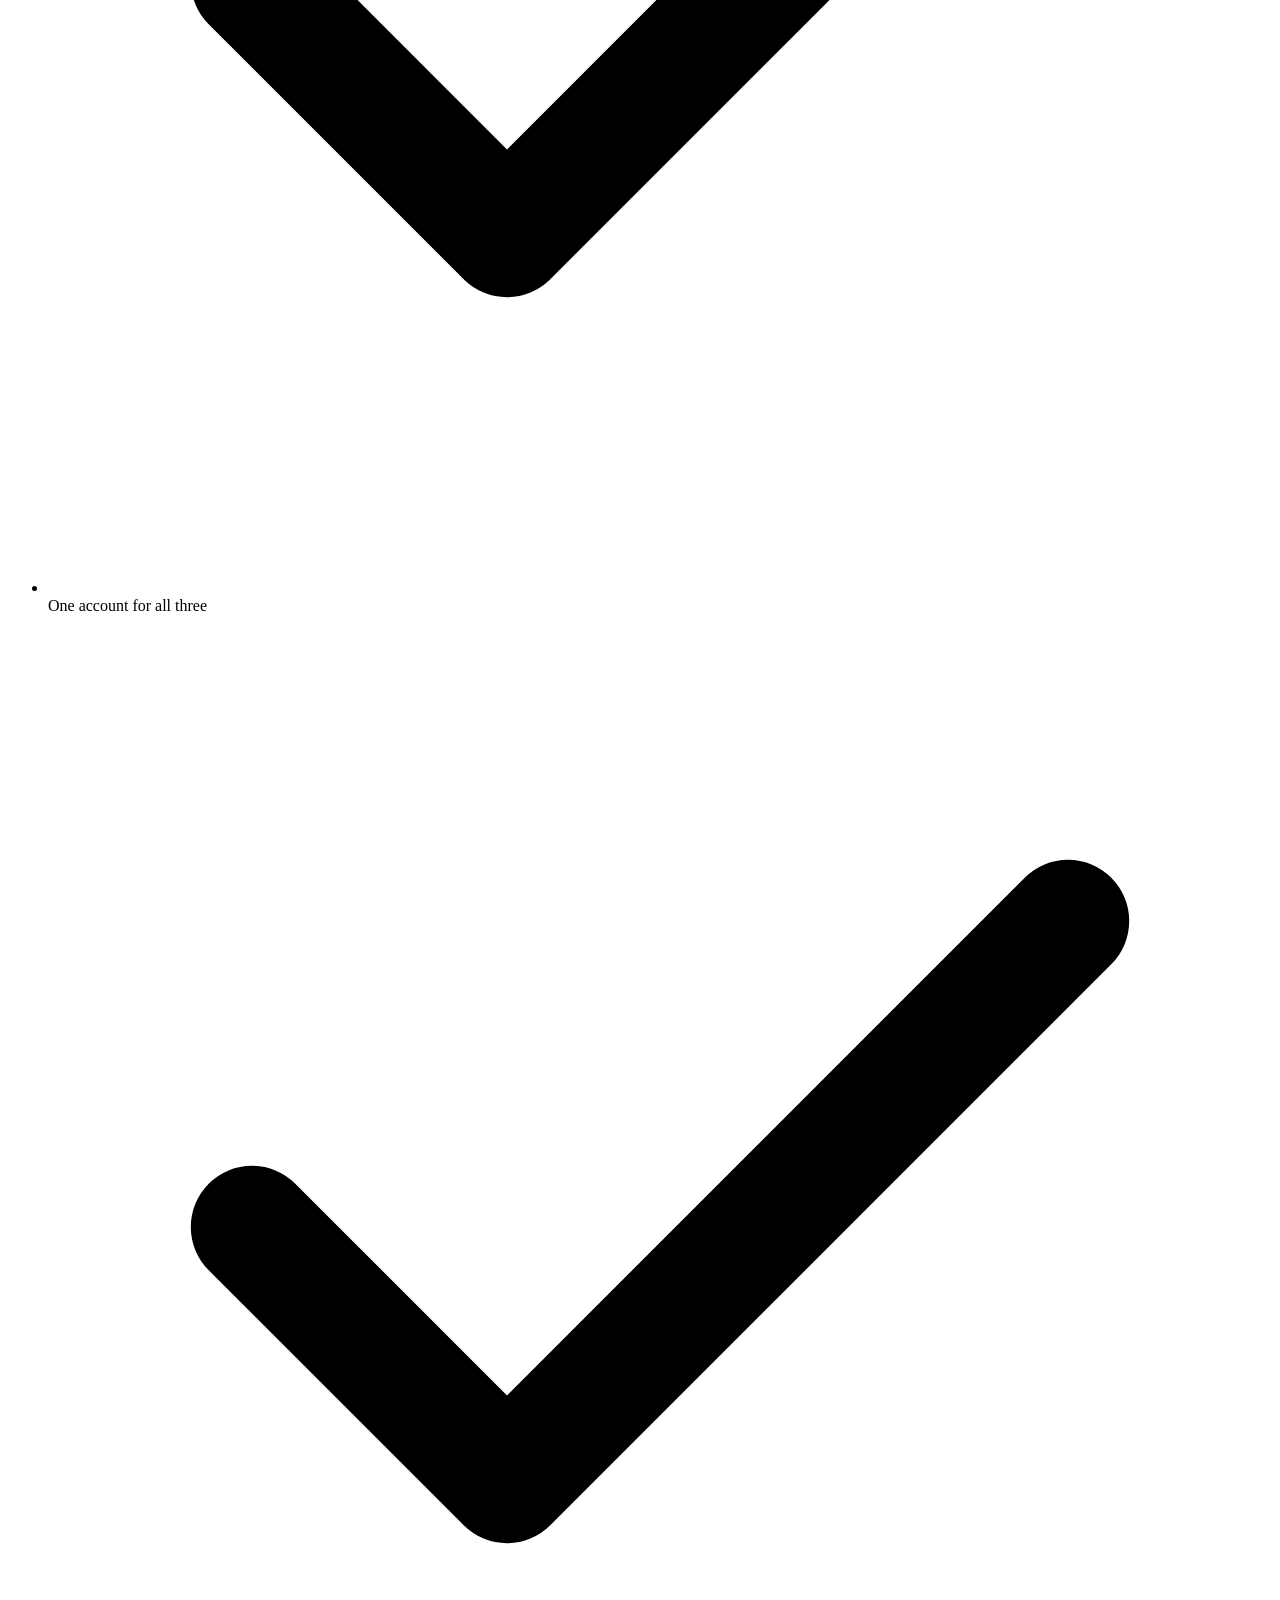
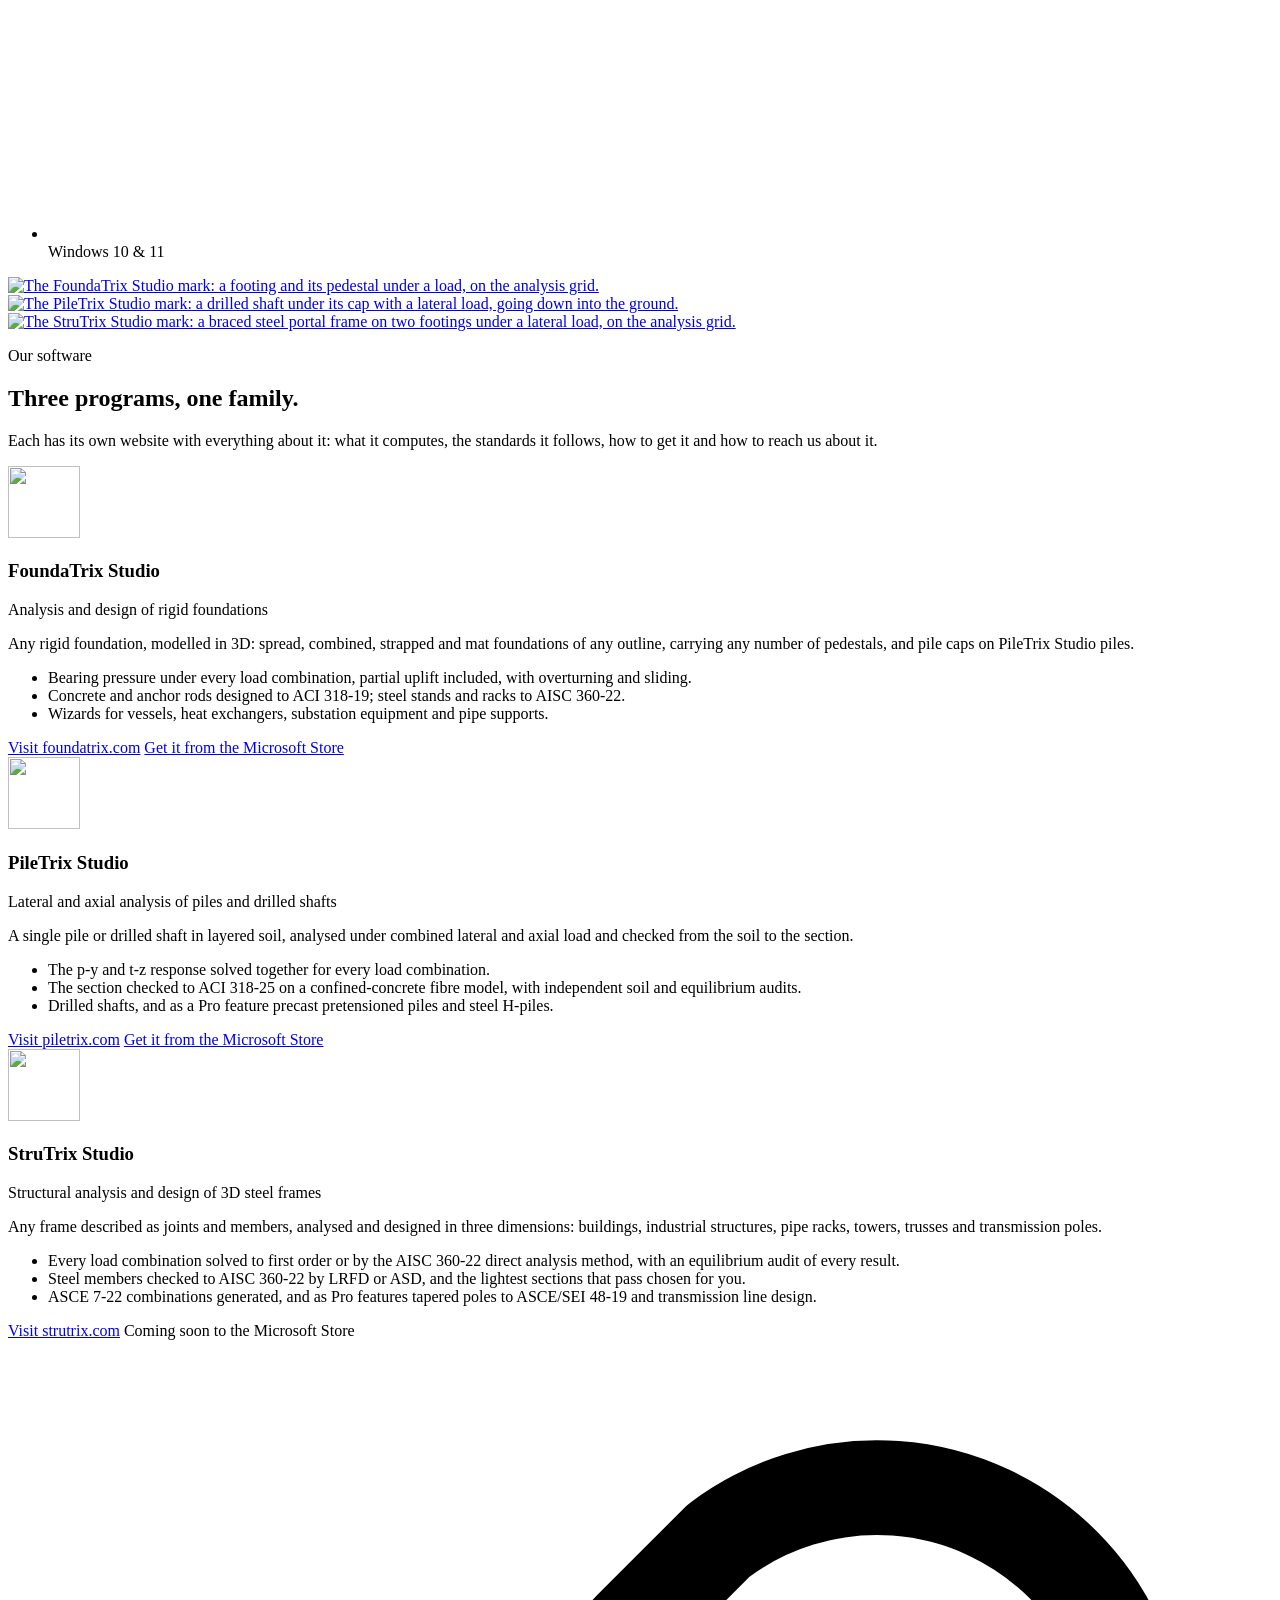
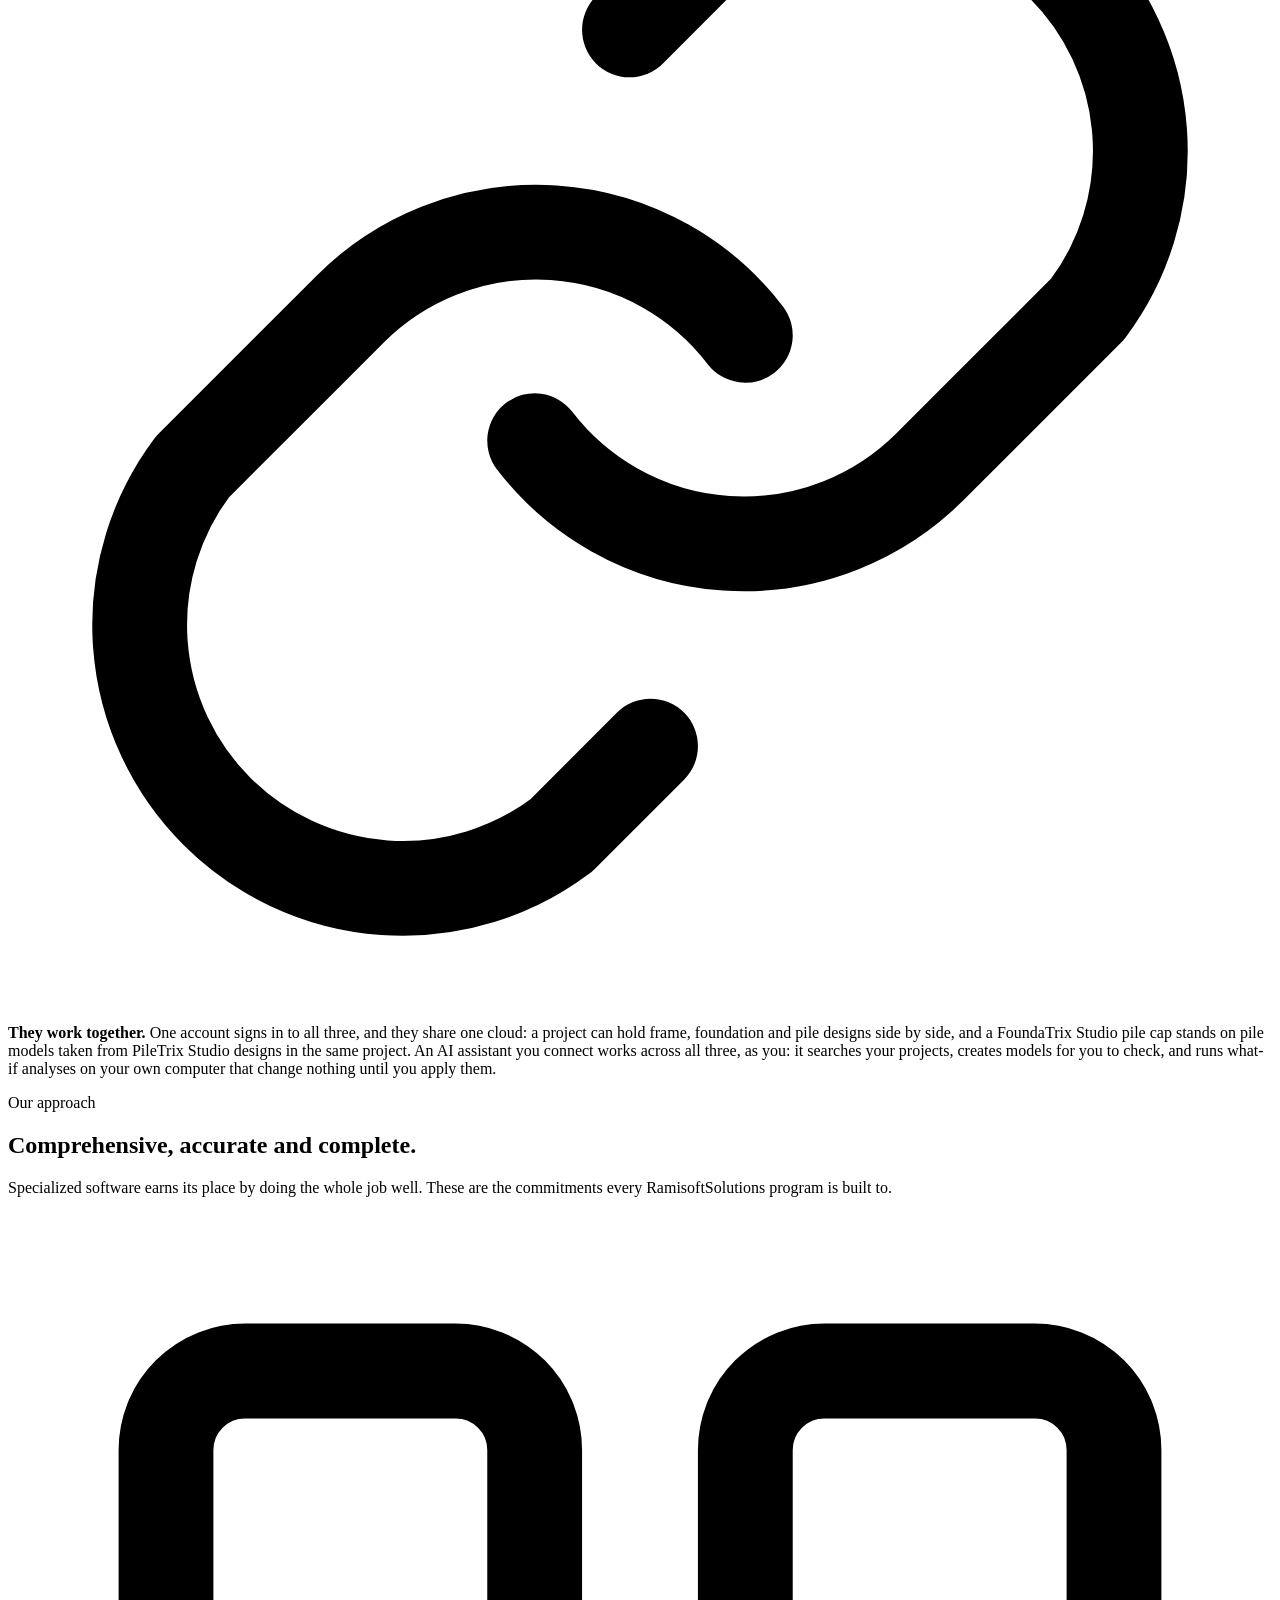
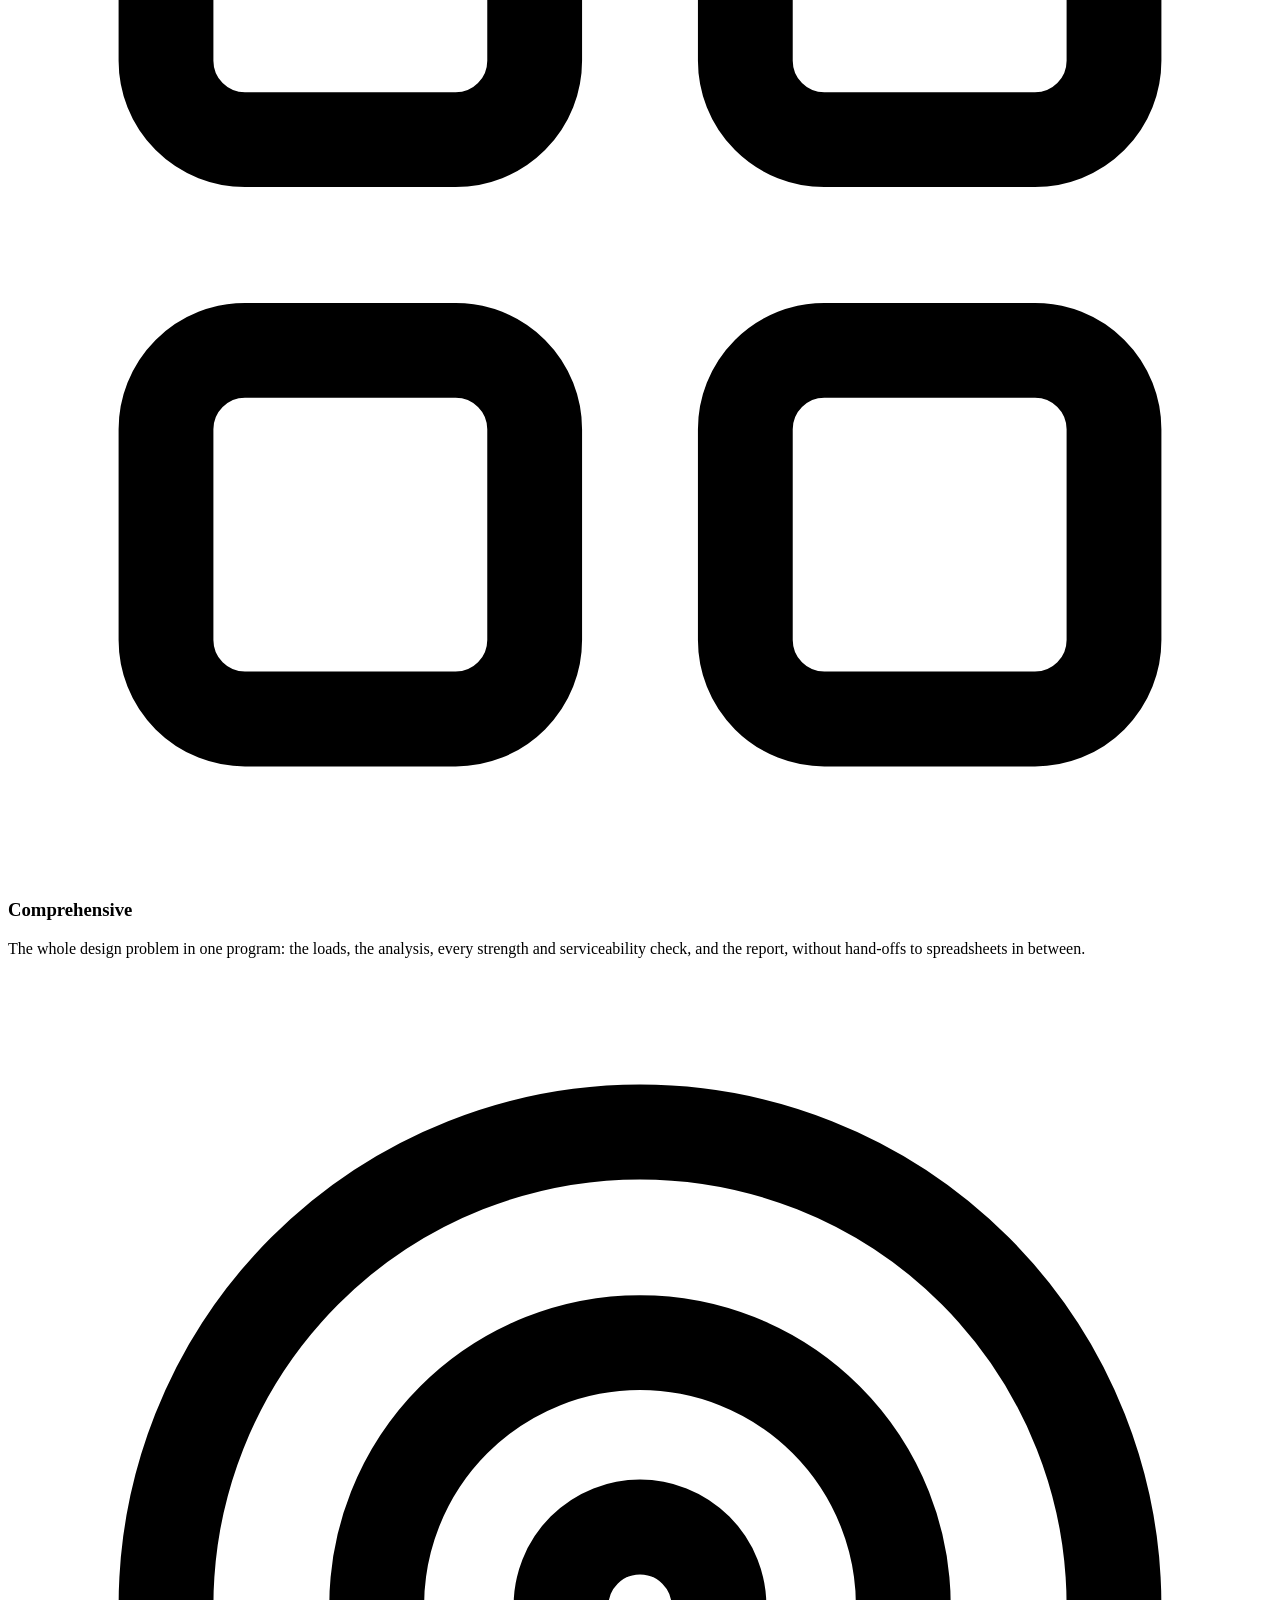
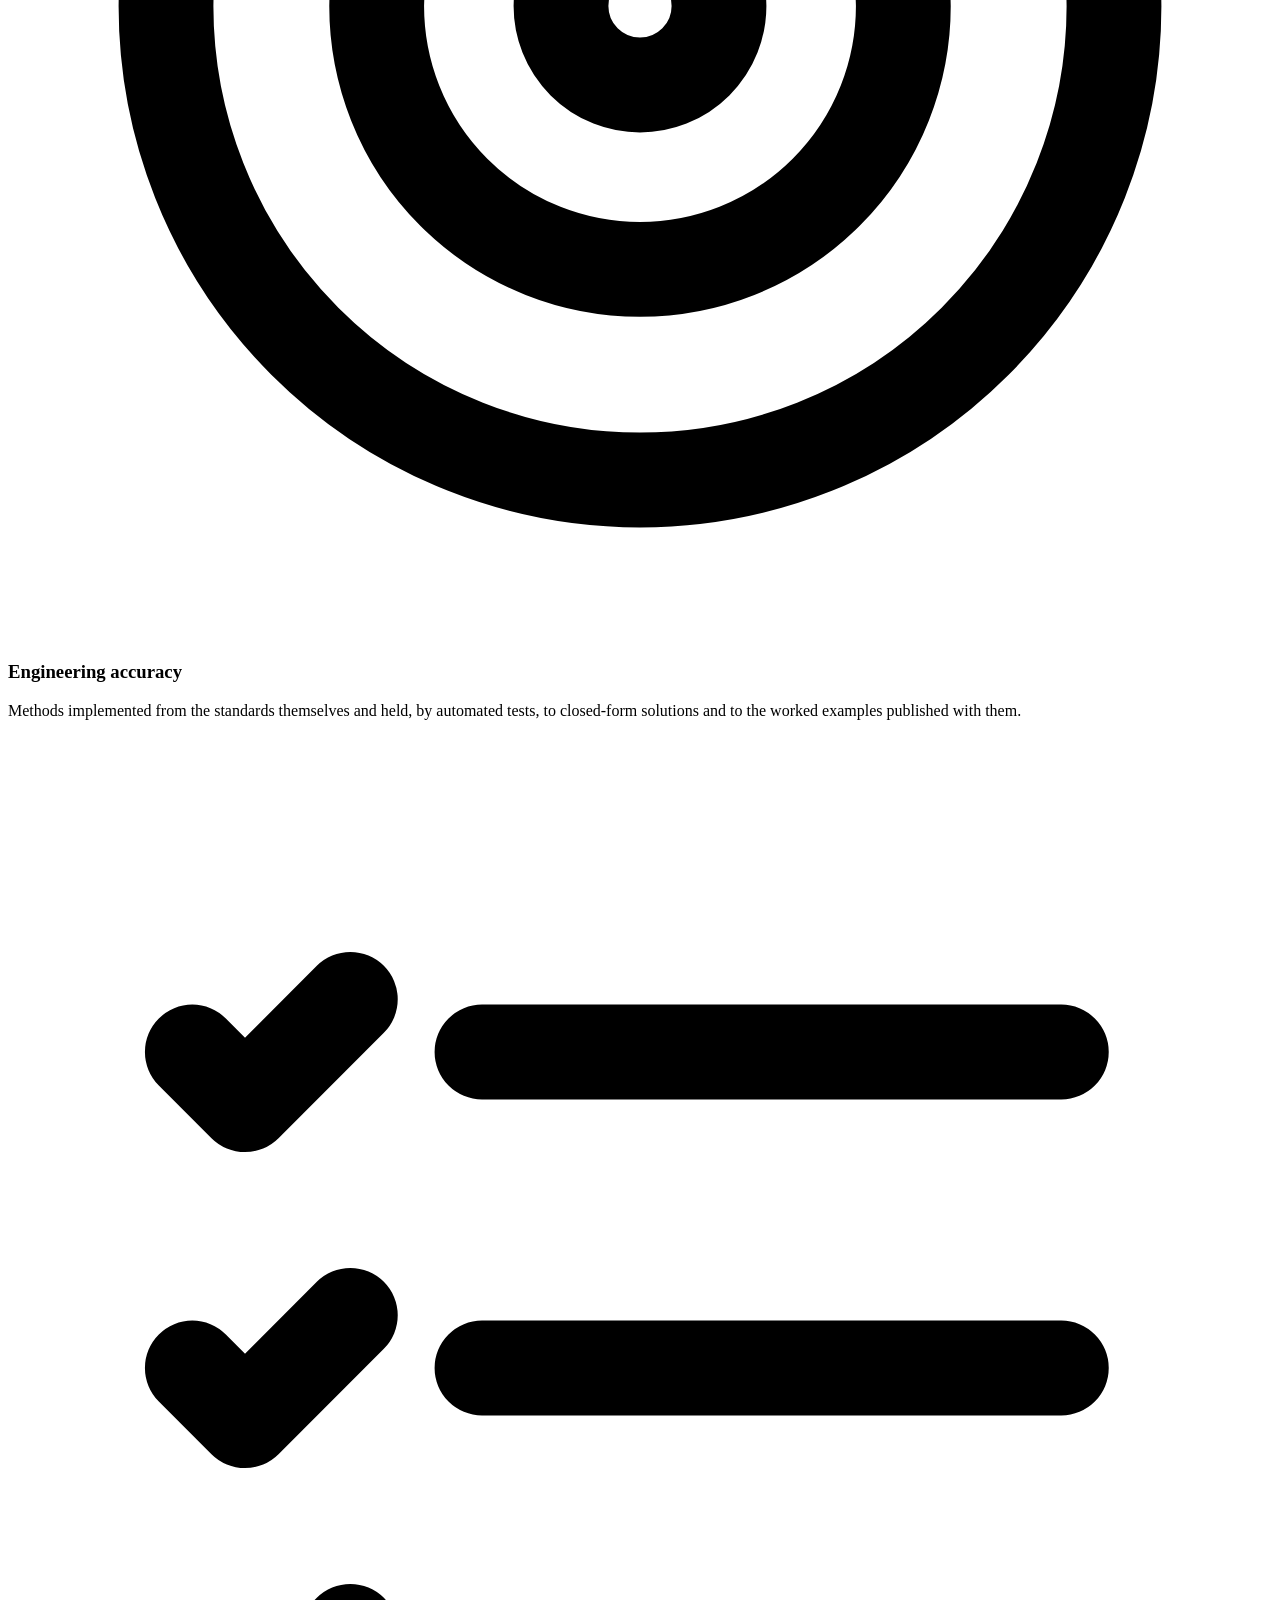
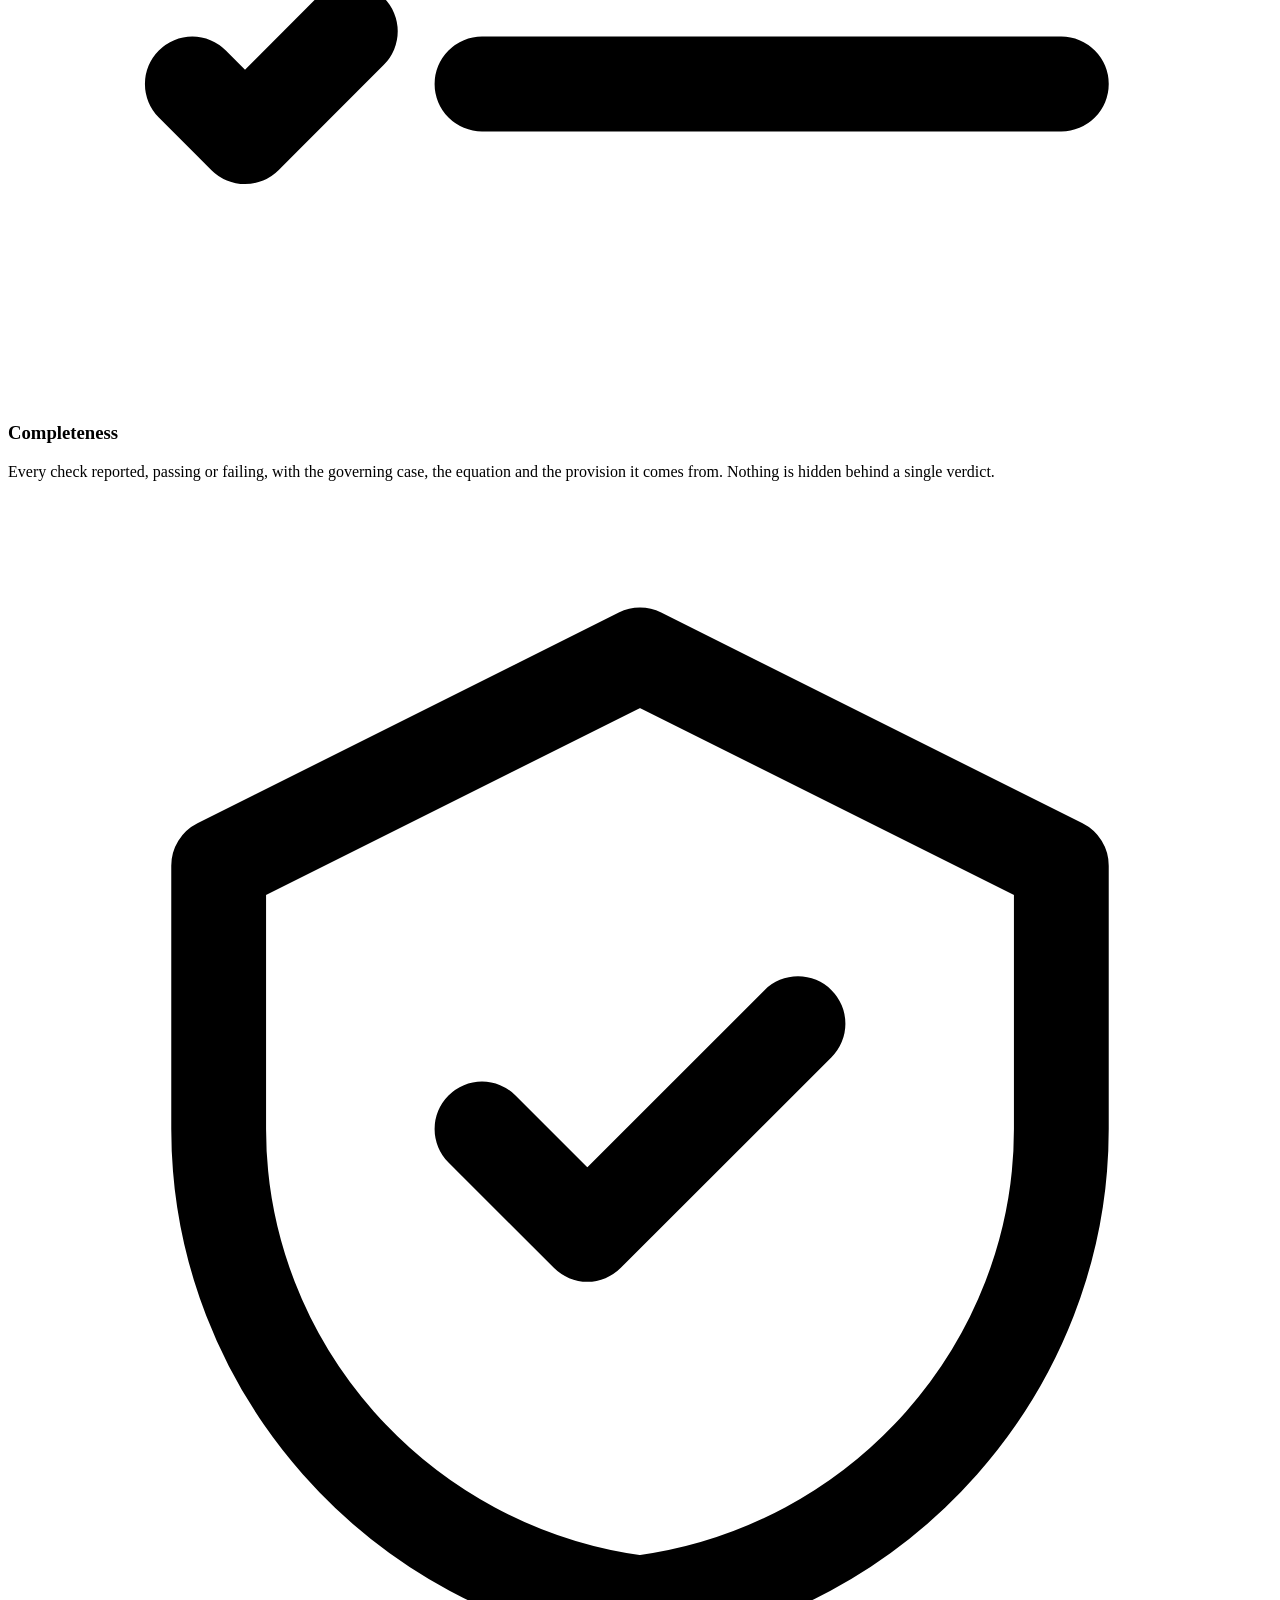
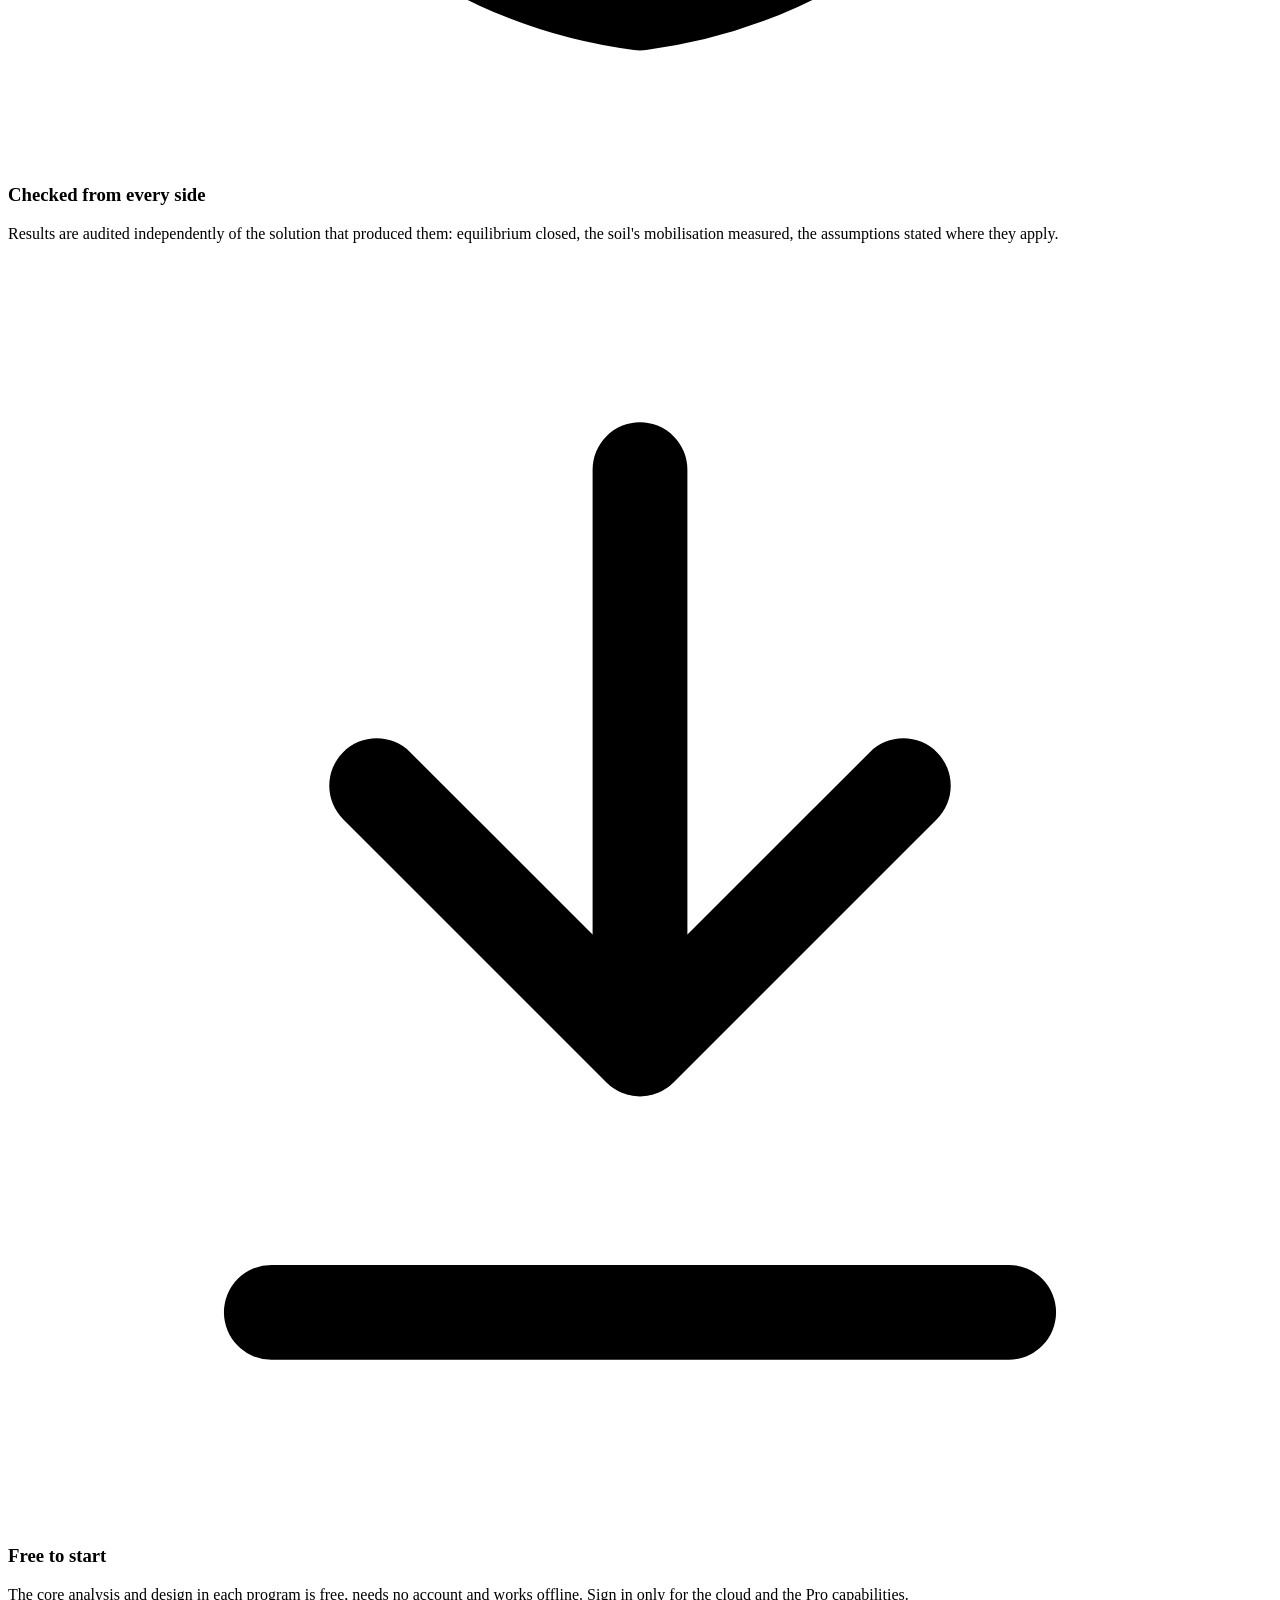
==== commit 5186ca93: "StruTrix Studio joins the company site: its card, mark, legal links, feature tracker and footer entr" ====
--- a/src/index.html
+++ b/src/index.html
@@ -4,14 +4,14 @@
 <meta charset="utf-8" />
 <meta name="viewport" content="width=device-width, initial-scale=1" />
 <title>RamisoftSolutions — Specialized Structural Engineering Software</title>
-<meta name="description" content="RamisoftSolutions develops specialized structural engineering software for Windows: FoundaTrix Studio for the analysis and design of rigid foundations, and PileTrix Studio for the lateral and axial analysis of piles and drilled shafts." />
+<meta name="description" content="RamisoftSolutions develops specialized structural engineering software for Windows: FoundaTrix Studio for the analysis and design of rigid foundations, PileTrix Studio for the lateral and axial analysis of piles and drilled shafts, and StruTrix Studio for the structural analysis and design of three-dimensional steel frames." />
 <meta name="color-scheme" content="light dark" />
 <meta name="theme-color" content="#0a0f1c" />
 <meta property="og:type" content="website" />
 <meta property="og:site_name" content="RamisoftSolutions" />
 <meta property="og:url" content="https://www.ramisoftsolutions.com/" />
 <meta property="og:title" content="RamisoftSolutions — specialized structural engineering software" />
-<meta property="og:description" content="FoundaTrix Studio for rigid foundations and PileTrix Studio for piles and drilled shafts: comprehensive, accurate and complete engineering software for Windows." />
+<meta property="og:description" content="FoundaTrix Studio for rigid foundations, PileTrix Studio for piles and drilled shafts, and StruTrix Studio for steel frames: comprehensive, accurate and complete engineering software for Windows." />
 <link rel="canonical" href="https://www.ramisoftsolutions.com/" />
 <link rel="icon" href="/favicon.svg" type="image/svg+xml" />
 <link rel="stylesheet" href="/styles.css" />
@@ -24,7 +24,7 @@
   "url": "https://www.ramisoftsolutions.com/",
   "email": "admin@ramisoftsolutions.com",
   "description": "Developer of specialized structural engineering software.",
-  "sameAs": ["https://www.linkedin.com/company/ramisoftsolutions/", "https://www.foundatrix.com/", "https://www.piletrix.com/"]
+  "sameAs": ["https://www.linkedin.com/company/ramisoftsolutions/", "https://www.foundatrix.com/", "https://www.piletrix.com/", "https://www.strutrix.com/"]
 }
 </script>
 </head>
@@ -81,7 +81,7 @@
         <ul class="hero__assurances" aria-label="What our programs share">
           <li><svg viewBox="0 0 24 24" fill="none" stroke="currentColor" stroke-width="2.4" stroke-linecap="round" stroke-linejoin="round" aria-hidden="true"><path d="M20 6 9 17l-5-5"/></svg>Free to start</li>
           <li><svg viewBox="0 0 24 24" fill="none" stroke="currentColor" stroke-width="2.4" stroke-linecap="round" stroke-linejoin="round" aria-hidden="true"><path d="M20 6 9 17l-5-5"/></svg>Works offline</li>
-          <li><svg viewBox="0 0 24 24" fill="none" stroke="currentColor" stroke-width="2.4" stroke-linecap="round" stroke-linejoin="round" aria-hidden="true"><path d="M20 6 9 17l-5-5"/></svg>One account for both</li>
+          <li><svg viewBox="0 0 24 24" fill="none" stroke="currentColor" stroke-width="2.4" stroke-linecap="round" stroke-linejoin="round" aria-hidden="true"><path d="M20 6 9 17l-5-5"/></svg>One account for all three</li>
           <li><svg viewBox="0 0 24 24" fill="none" stroke="currentColor" stroke-width="2.4" stroke-linecap="round" stroke-linejoin="round" aria-hidden="true"><path d="M20 6 9 17l-5-5"/></svg>Windows 10 &amp; 11</li>
         </ul>
       </div>
@@ -92,6 +92,9 @@
         <a href="https://www.piletrix.com/" target="_blank" rel="noopener" aria-label="PileTrix Studio's website">
           <img src="/images/pileaxis-mark.svg" width="200" height="200" alt="The PileTrix Studio mark: a drilled shaft under its cap with a lateral load, going down into the ground." />
         </a>
+        <a href="https://www.strutrix.com/" target="_blank" rel="noopener" aria-label="StruTrix Studio's website">
+          <img src="/images/strutrix-mark.svg" width="200" height="200" alt="The StruTrix Studio mark: a braced steel portal frame on two footings under a lateral load, on the analysis grid." />
+        </a>
       </div>
     </div>
   </section>
@@ -101,7 +104,7 @@
     <div class="container">
       <div class="section-head section-head--center reveal">
         <p class="eyebrow">Our software</p>
-        <h2 id="products-title">Two programs, one family.</h2>
+        <h2 id="products-title">Three programs, one family.</h2>
         <p>Each has its own website with everything about it: what it computes, the standards it follows, how to get it and how to reach us about it.</p>
       </div>
 
@@ -145,11 +148,31 @@
             <a class="btn btn--ghost" href="https://apps.microsoft.com/detail/9N0QPQL17F66" target="_blank" rel="noopener">Get it from the Microsoft Store</a>
           </div>
         </article>
+
+        <article class="product-card reveal" aria-labelledby="strutrix-title">
+          <div class="product-card__head">
+            <img class="product-card__mark" src="/images/strutrix-mark.svg" width="72" height="72" alt="" />
+            <div>
+              <h3 id="strutrix-title">StruTrix Studio</h3>
+              <p class="product-card__tagline">Structural analysis and design of 3D steel frames</p>
+            </div>
+          </div>
+          <p>Any frame described as joints and members, analysed and designed in three dimensions: buildings, industrial structures, pipe racks, towers, trusses and transmission poles.</p>
+          <ul>
+            <li>Every load combination solved to first order or by the AISC&nbsp;360-22 direct analysis method, with an equilibrium audit of every result.</li>
+            <li>Steel members checked to AISC&nbsp;360-22 by LRFD or ASD, and the lightest sections that pass chosen for you.</li>
+            <li>ASCE&nbsp;7-22 combinations generated, and as Pro features tapered poles to ASCE/SEI&nbsp;48-19 and transmission line design.</li>
+          </ul>
+          <div class="product-card__actions">
+            <a class="btn btn--primary" href="https://www.strutrix.com/" target="_blank" rel="noopener">Visit strutrix.com</a>
+            <span class="badge badge--account">Coming soon to the Microsoft Store</span>
+          </div>
+        </article>
       </div>
 
       <p class="together reveal">
         <svg viewBox="0 0 24 24" fill="none" stroke="currentColor" stroke-width="1.8" stroke-linecap="round" stroke-linejoin="round" aria-hidden="true"><path d="M10 13a5 5 0 0 0 7.5.5l3-3a5 5 0 0 0-7-7l-1.7 1.7"/><path d="M14 11a5 5 0 0 0-7.5-.5l-3 3a5 5 0 0 0 7 7l1.7-1.7"/></svg>
-        <span><strong>They work together.</strong> One account signs in to both, and they share one cloud: a project can hold pile and foundation designs side by side, and a FoundaTrix Studio pile cap stands on pile models taken from PileTrix Studio designs in the same project. An AI assistant you connect works across both, as you: it searches your projects, creates models for you to check, and runs what-if analyses on your own computer that change nothing until you apply them.</span>
+        <span><strong>They work together.</strong> One account signs in to all three, and they share one cloud: a project can hold frame, foundation and pile designs side by side, and a FoundaTrix Studio pile cap stands on pile models taken from PileTrix Studio designs in the same project. An AI assistant you connect works across all three, as you: it searches your projects, creates models for you to check, and runs what-if analyses on your own computer that change nothing until you apply them.</span>
       </p>
     </div>
   </section>
@@ -236,6 +259,7 @@
           <div class="product-card__actions">
             <a class="btn btn--ghost" href="https://github.com/CoolRamin/FoundaTrix-site/issues/new?template=feature_request.yml" target="_blank" rel="noopener">FoundaTrix Studio</a>
             <a class="btn btn--ghost" href="https://github.com/CoolRamin/PileAxis-site/issues/new?template=feature_request.yml" target="_blank" rel="noopener">PileTrix Studio</a>
+            <a class="btn btn--ghost" href="https://github.com/CoolRamin/Strutrix-site/issues/new?template=feature_request.yml" target="_blank" rel="noopener">StruTrix Studio</a>
           </div>
         </div>
         <div class="support-card reveal">
@@ -269,6 +293,11 @@
             <a href="https://www.piletrix.com/privacy/" target="_blank" rel="noopener">Privacy policy</a>
             <a href="https://www.piletrix.com/terms/" target="_blank" rel="noopener">Terms of use</a>
           </li>
+          <li>
+            <h3>StruTrix Studio</h3>
+            <a href="https://www.strutrix.com/privacy/" target="_blank" rel="noopener">Privacy policy</a>
+            <a href="https://www.strutrix.com/terms/" target="_blank" rel="noopener">Terms of use</a>
+          </li>
         </ul>
       </div>
     </div>
@@ -291,6 +320,7 @@
         <ul>
           <li><a href="https://www.foundatrix.com/" target="_blank" rel="noopener">FoundaTrix Studio</a></li>
           <li><a href="https://www.piletrix.com/" target="_blank" rel="noopener">PileTrix Studio</a></li>
+          <li><a href="https://www.strutrix.com/" target="_blank" rel="noopener">StruTrix Studio</a></li>
         </ul>
       </div>
       <div class="footer__col">
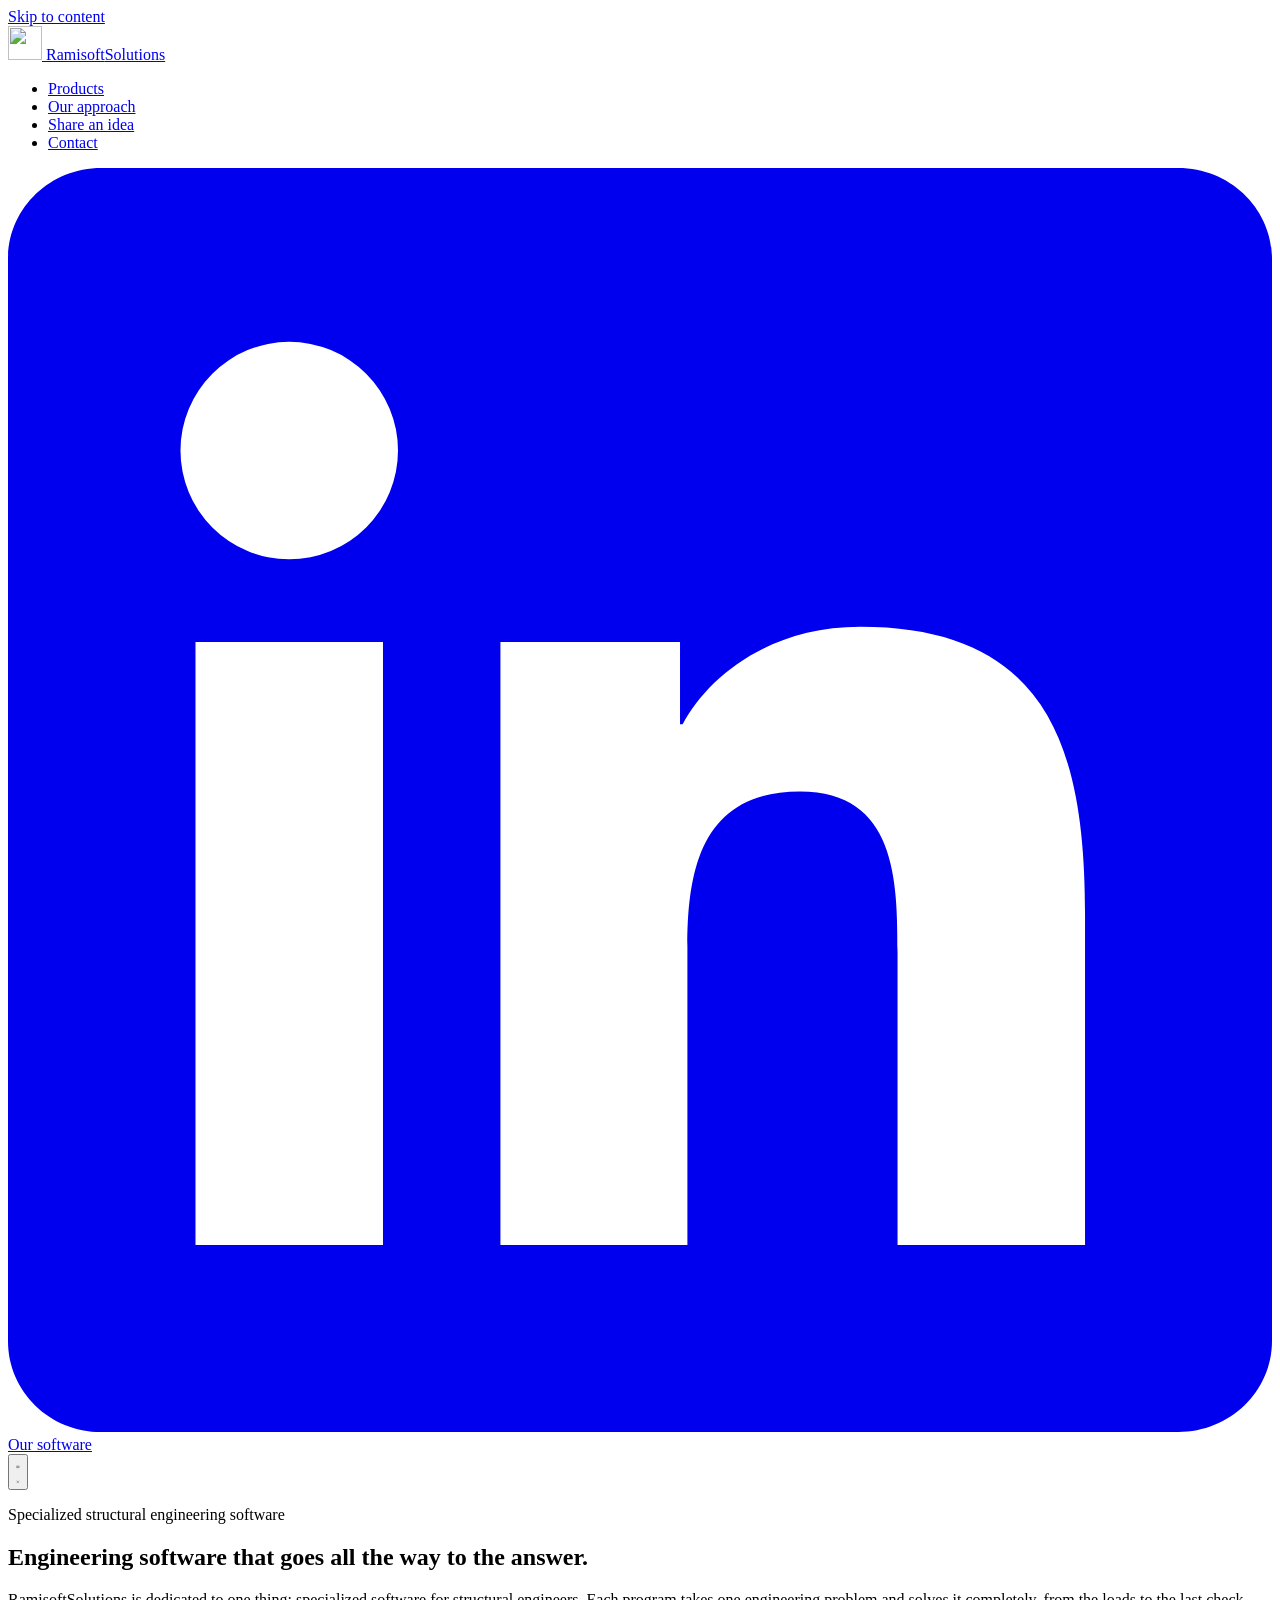
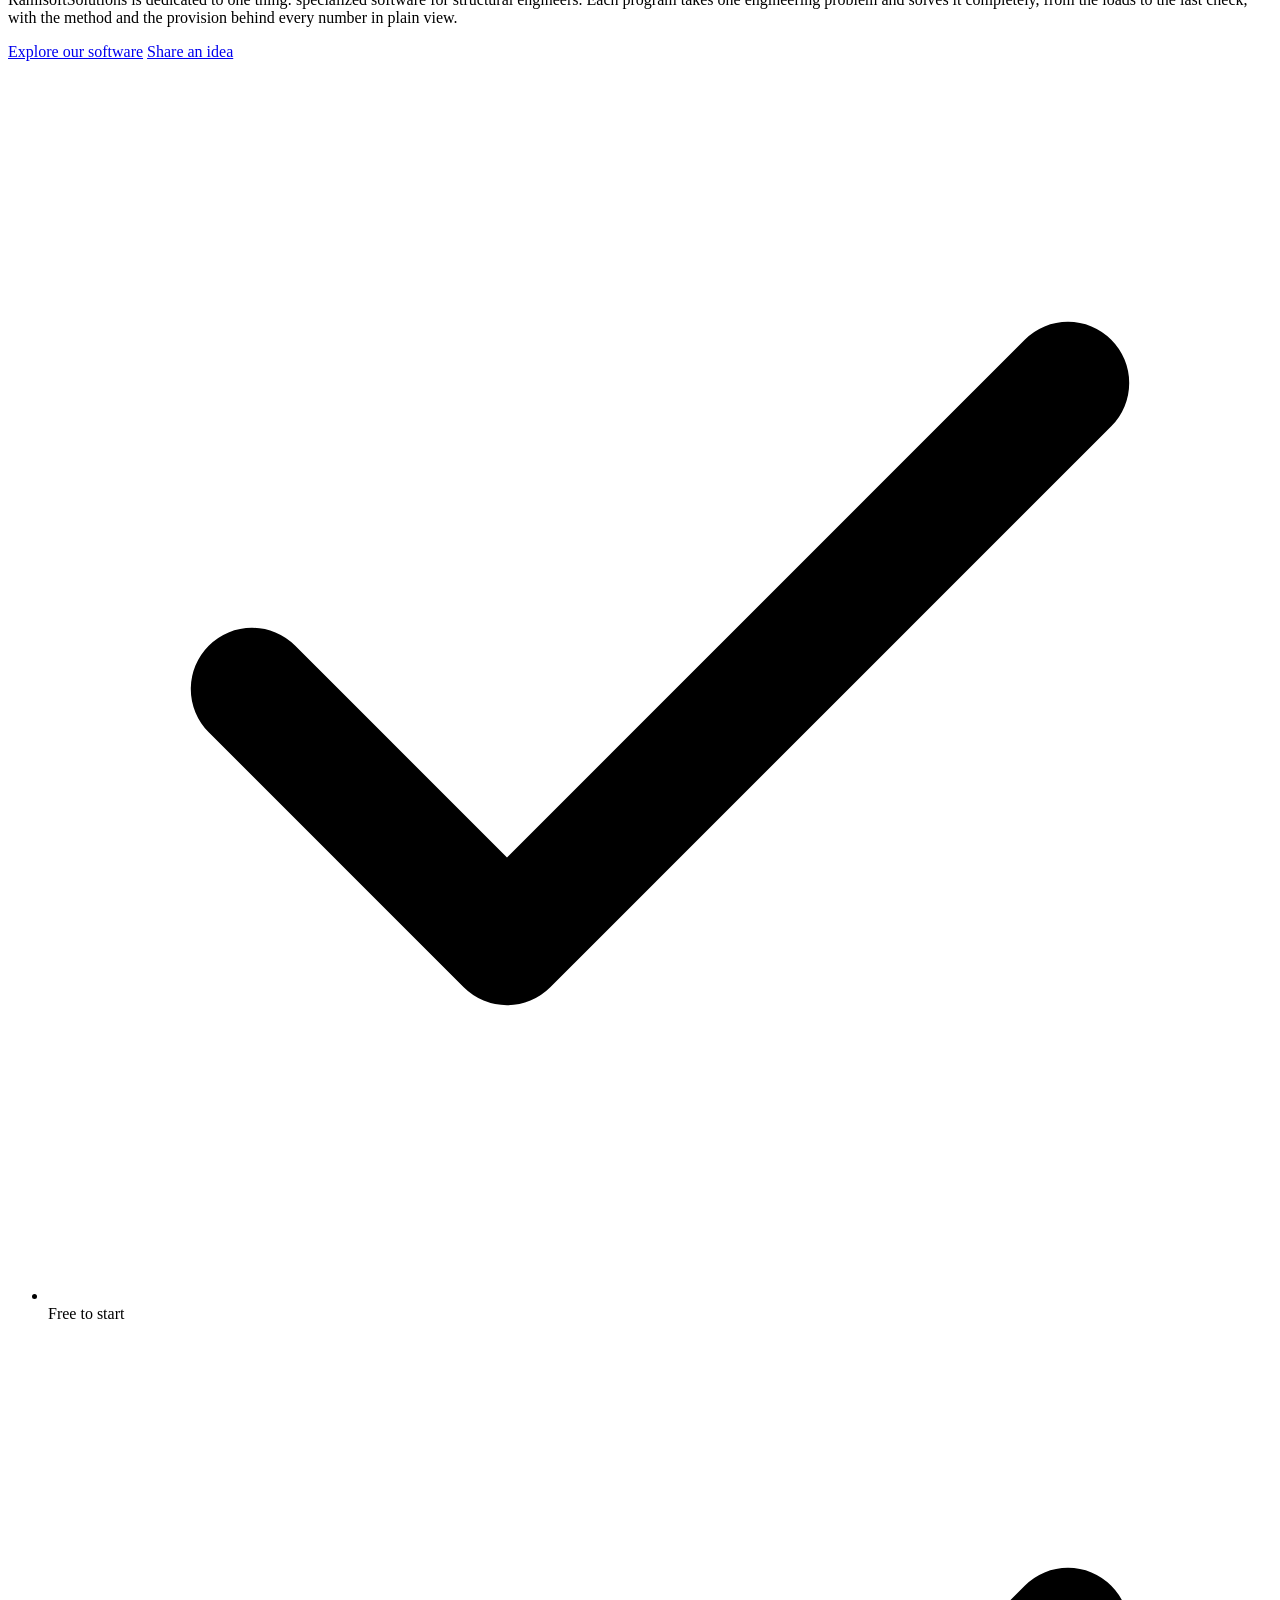
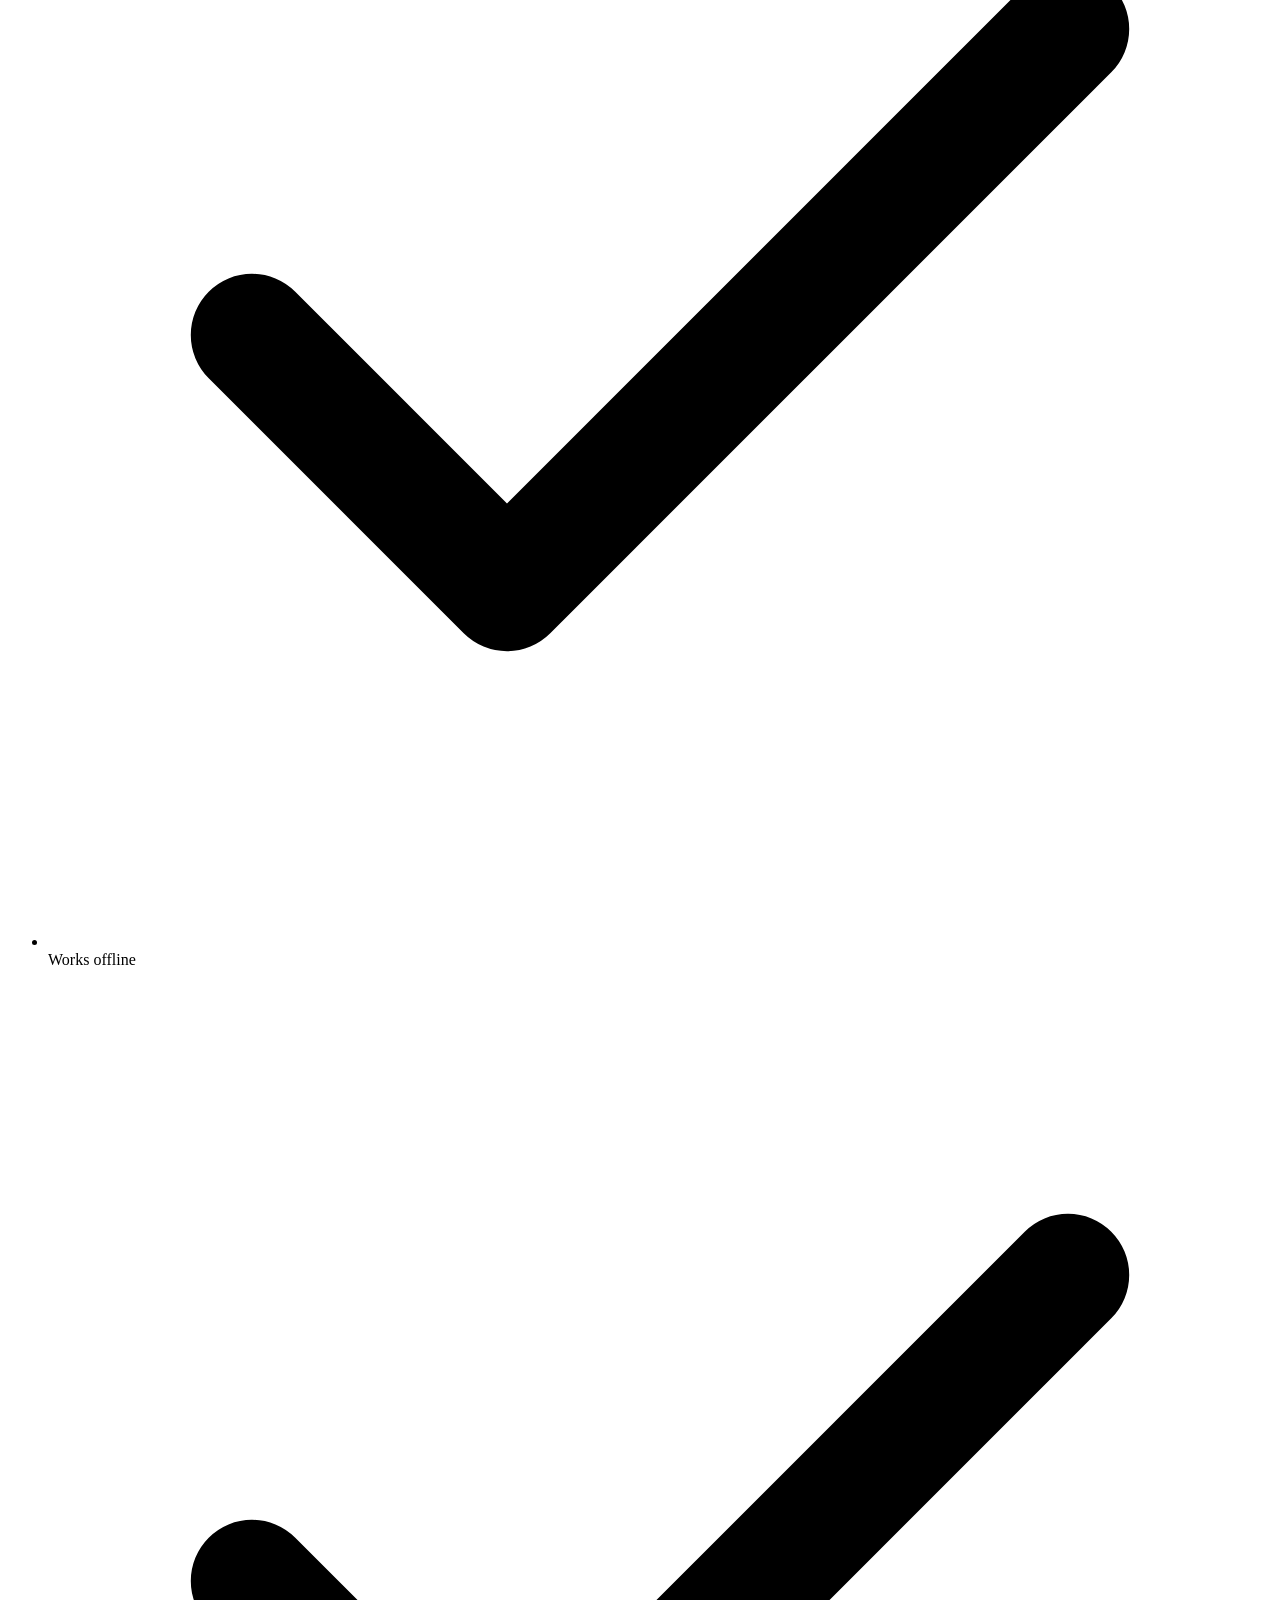
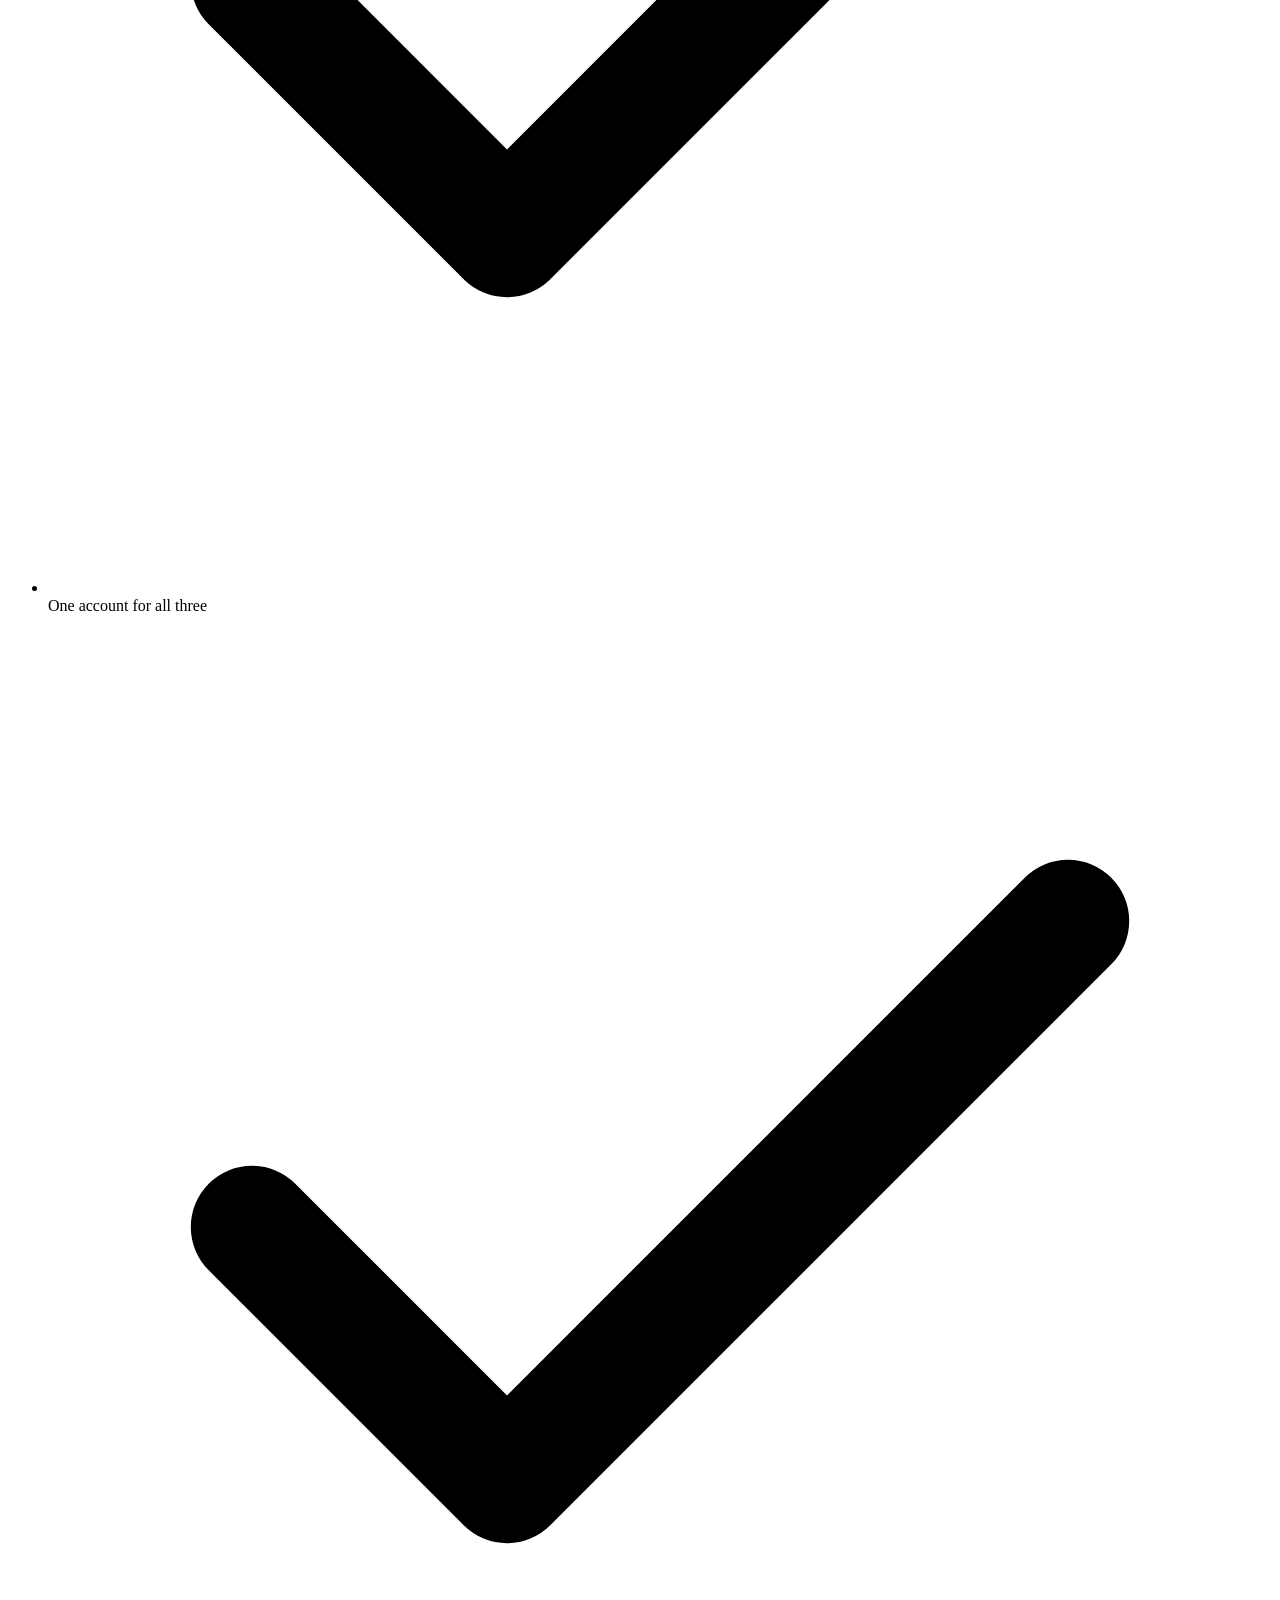
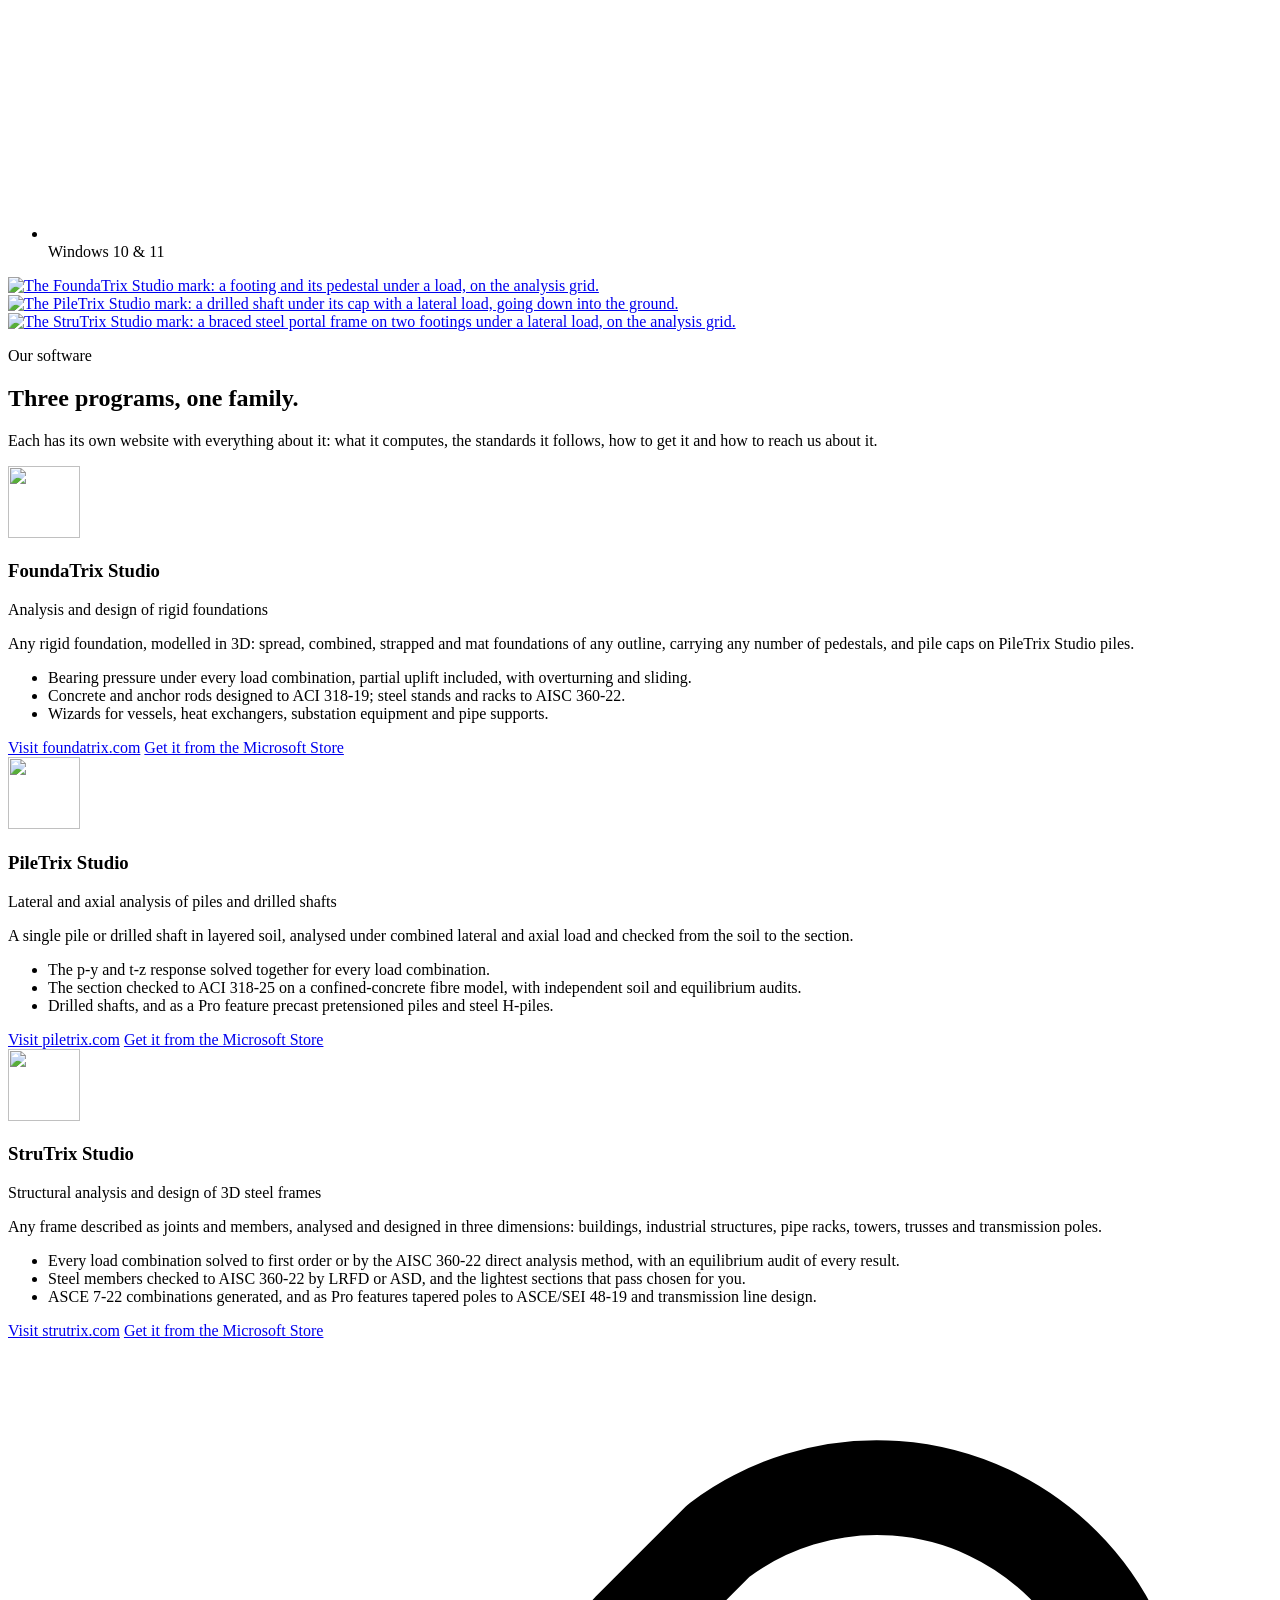
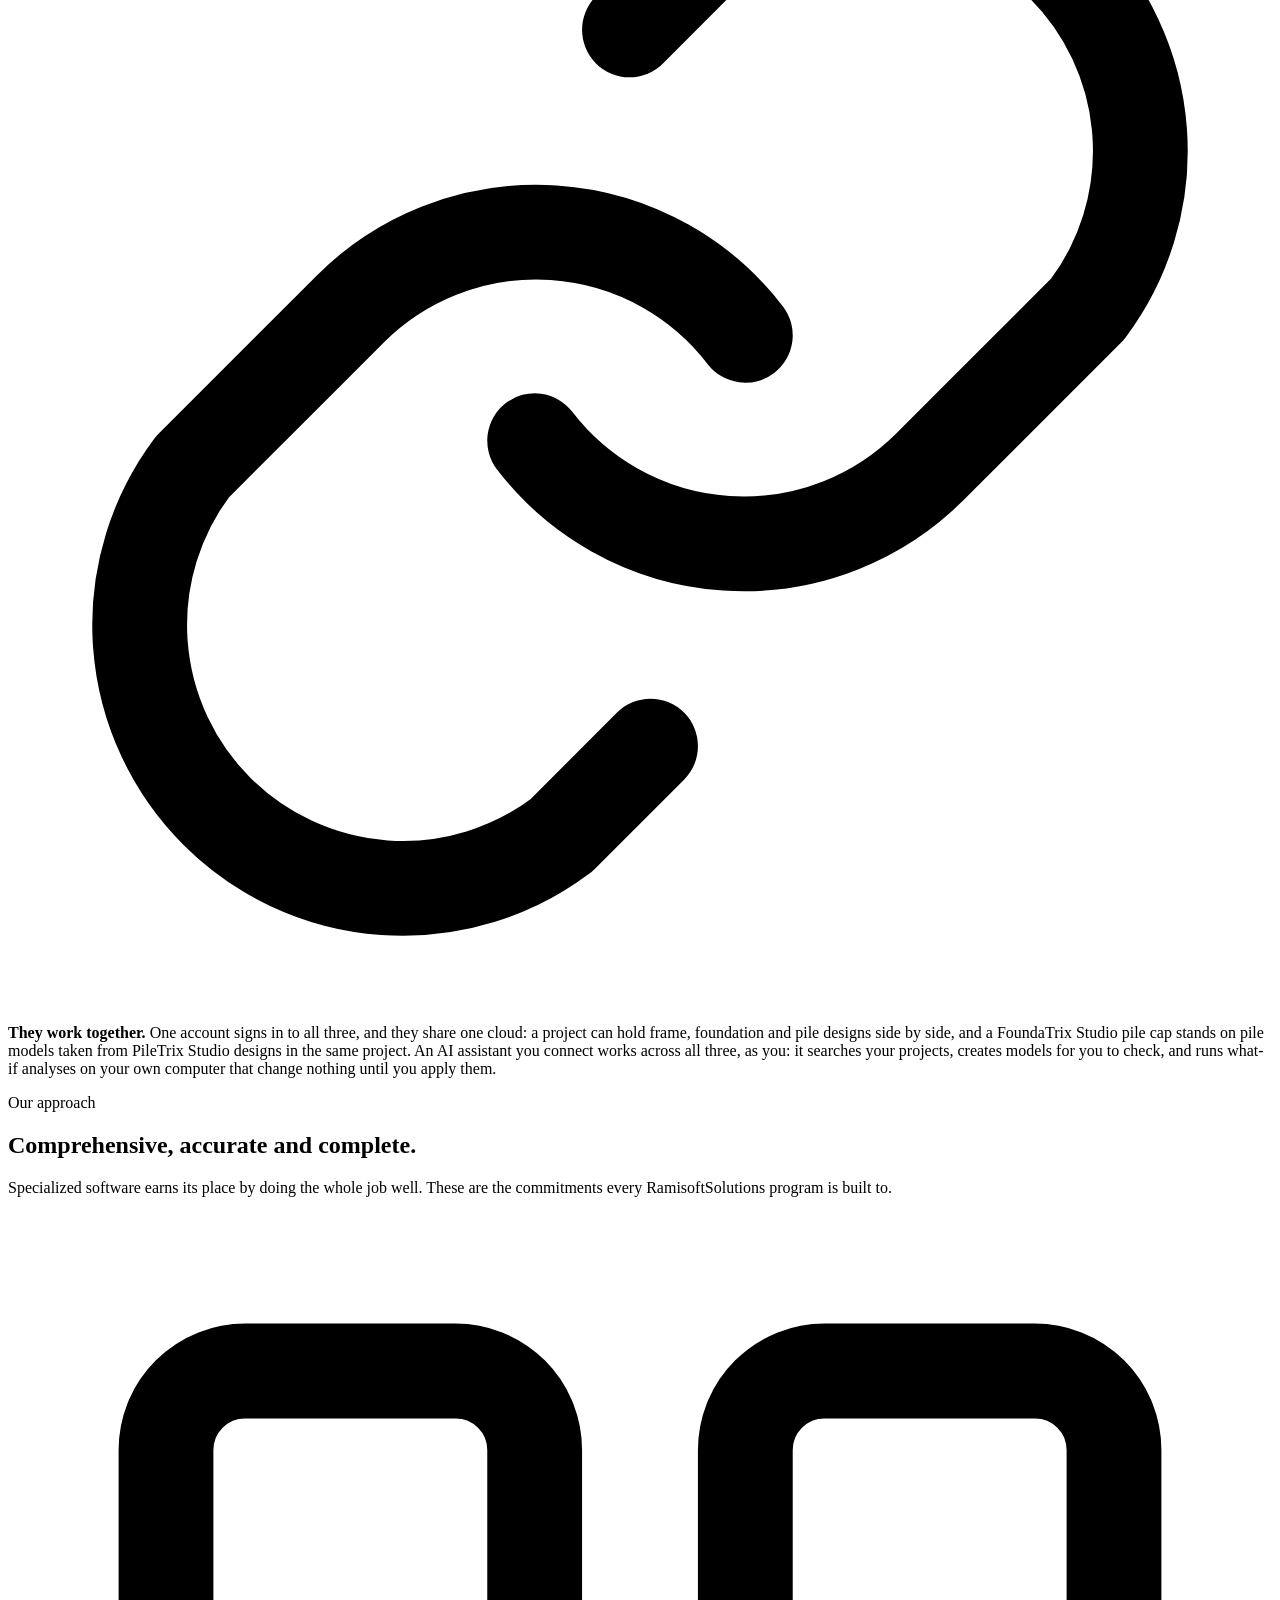
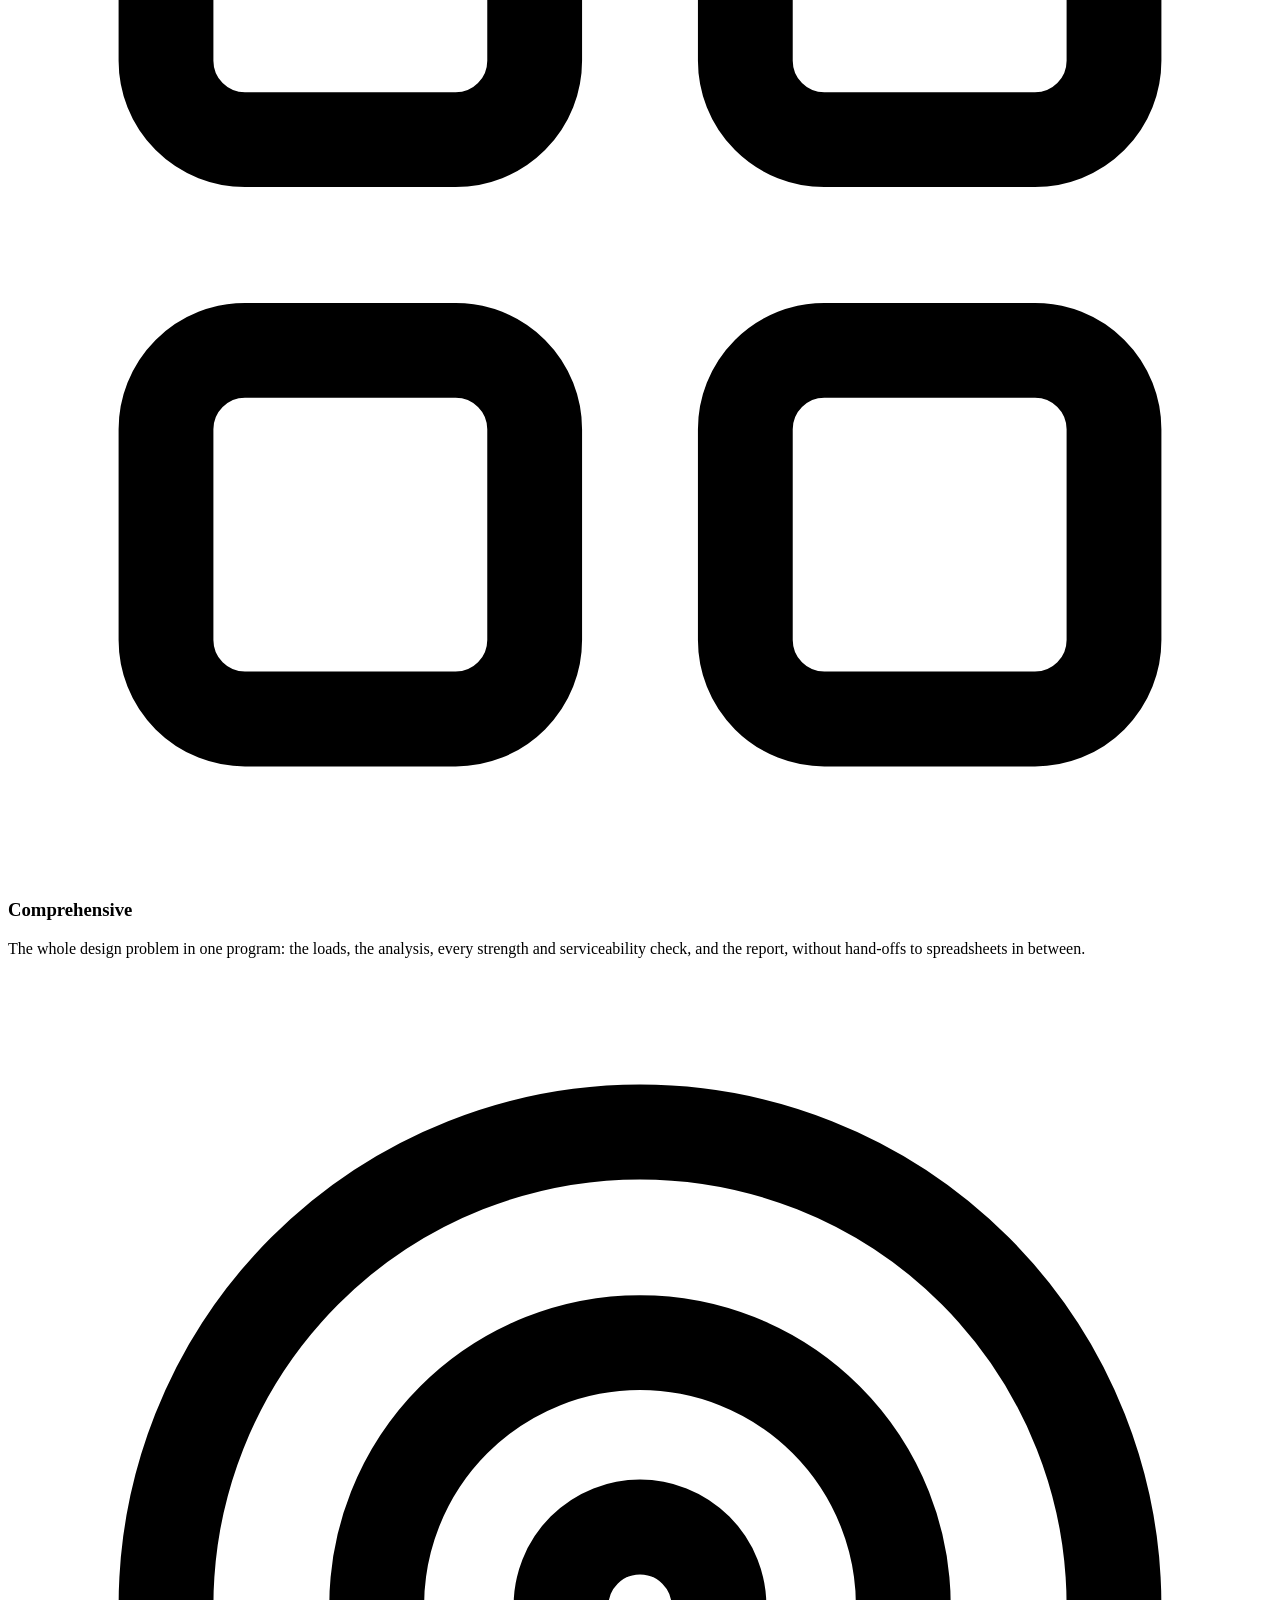
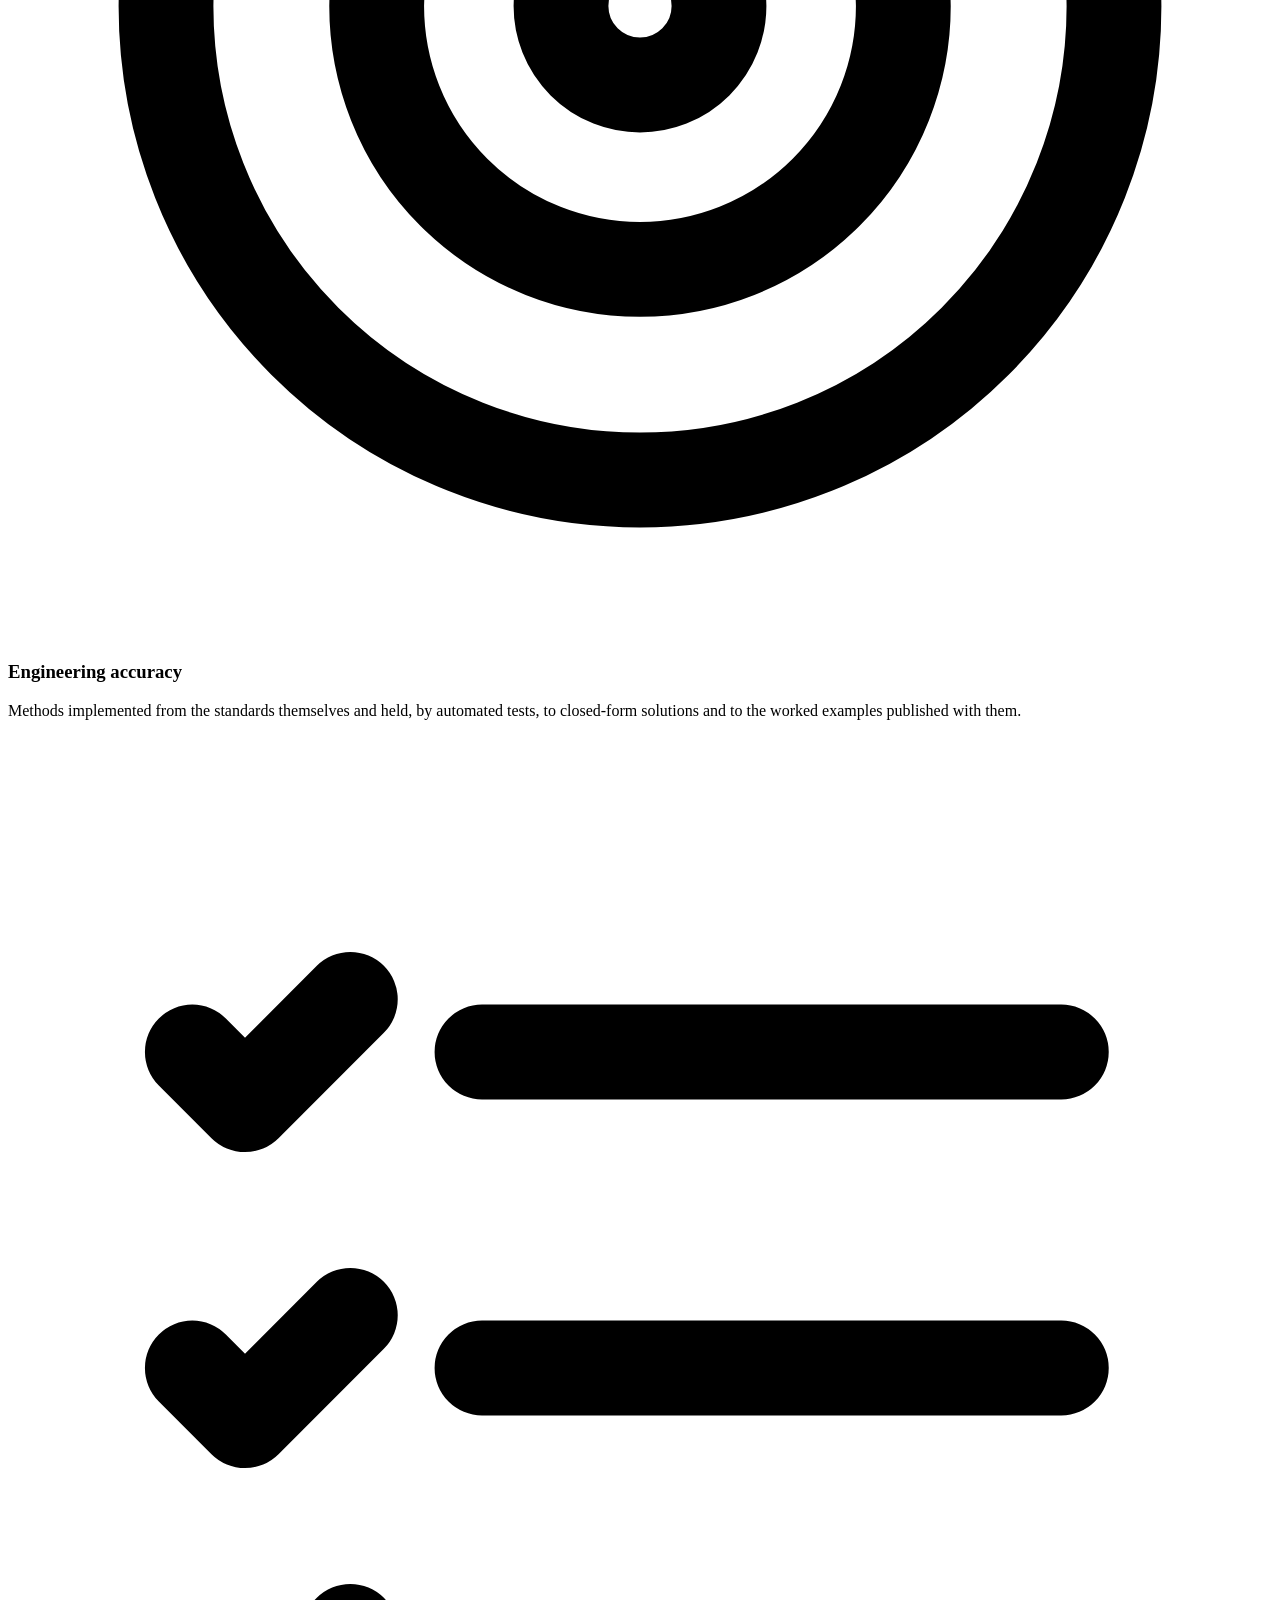
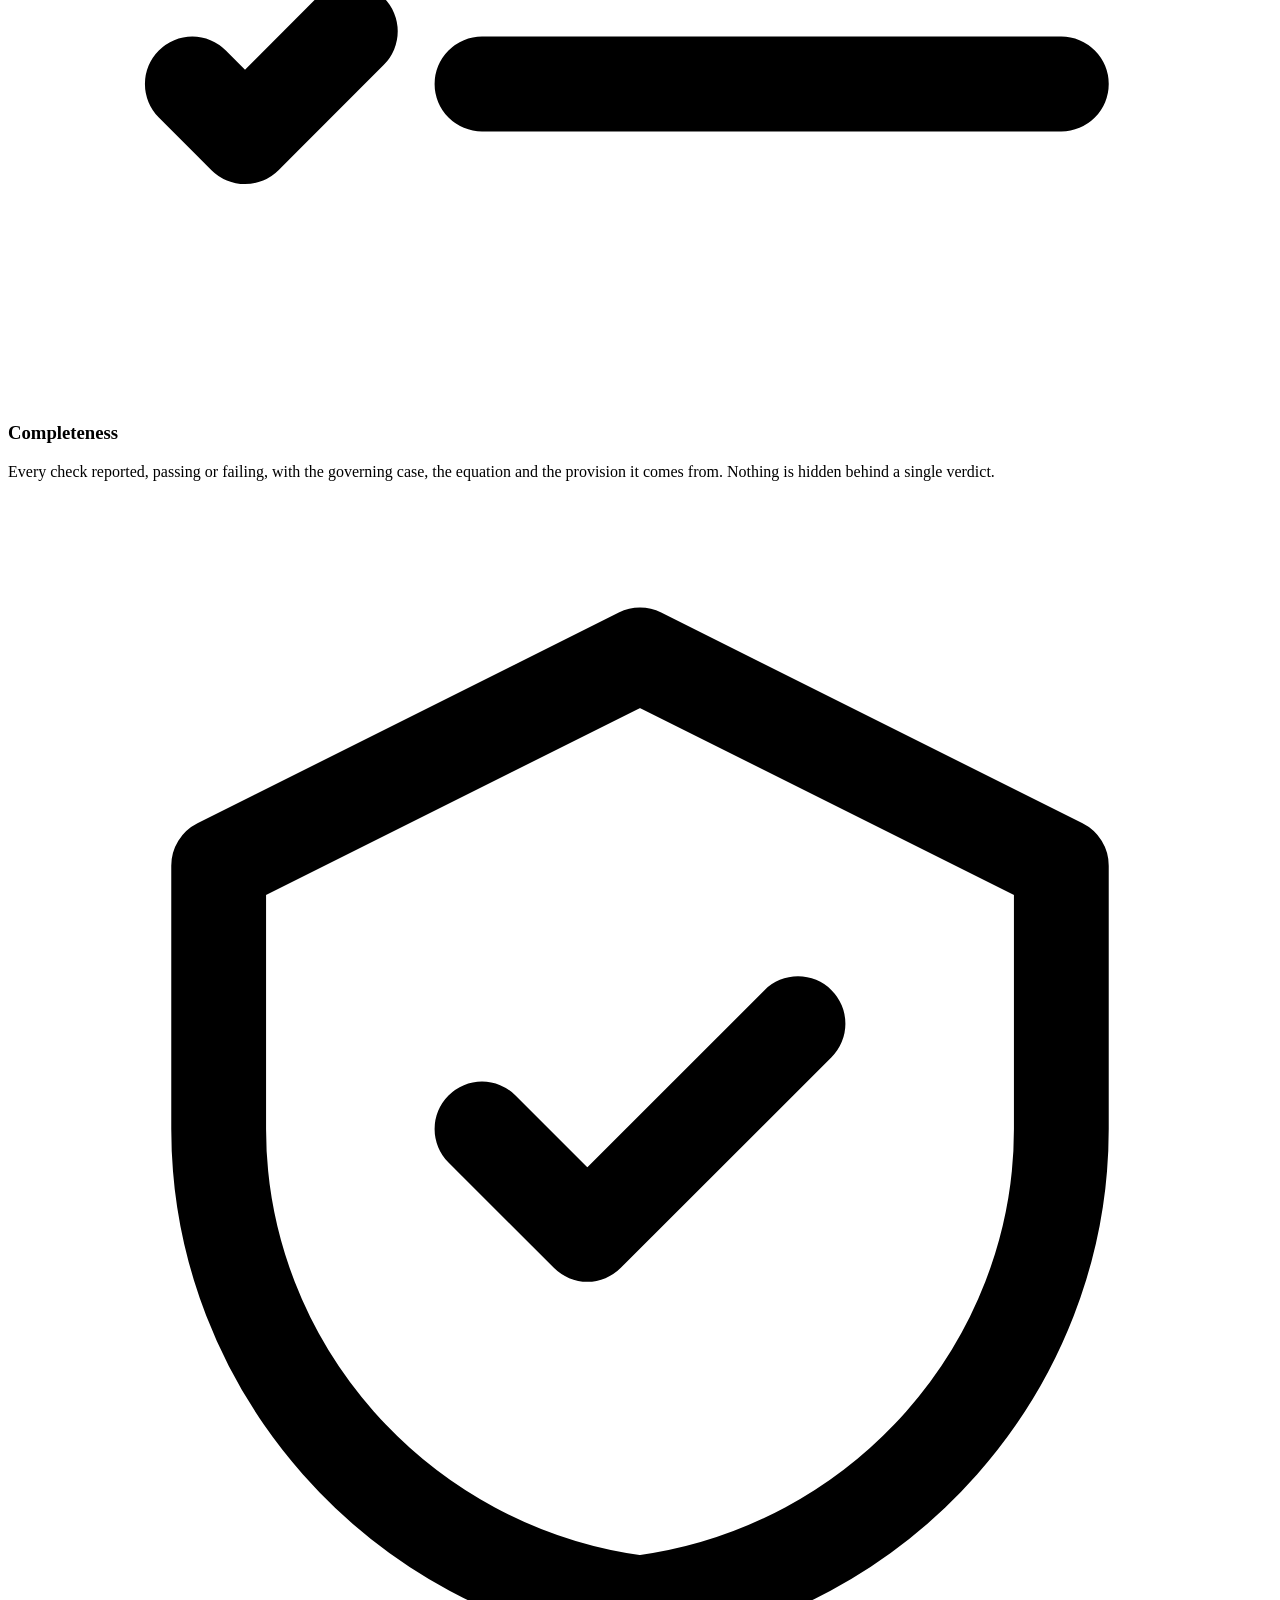
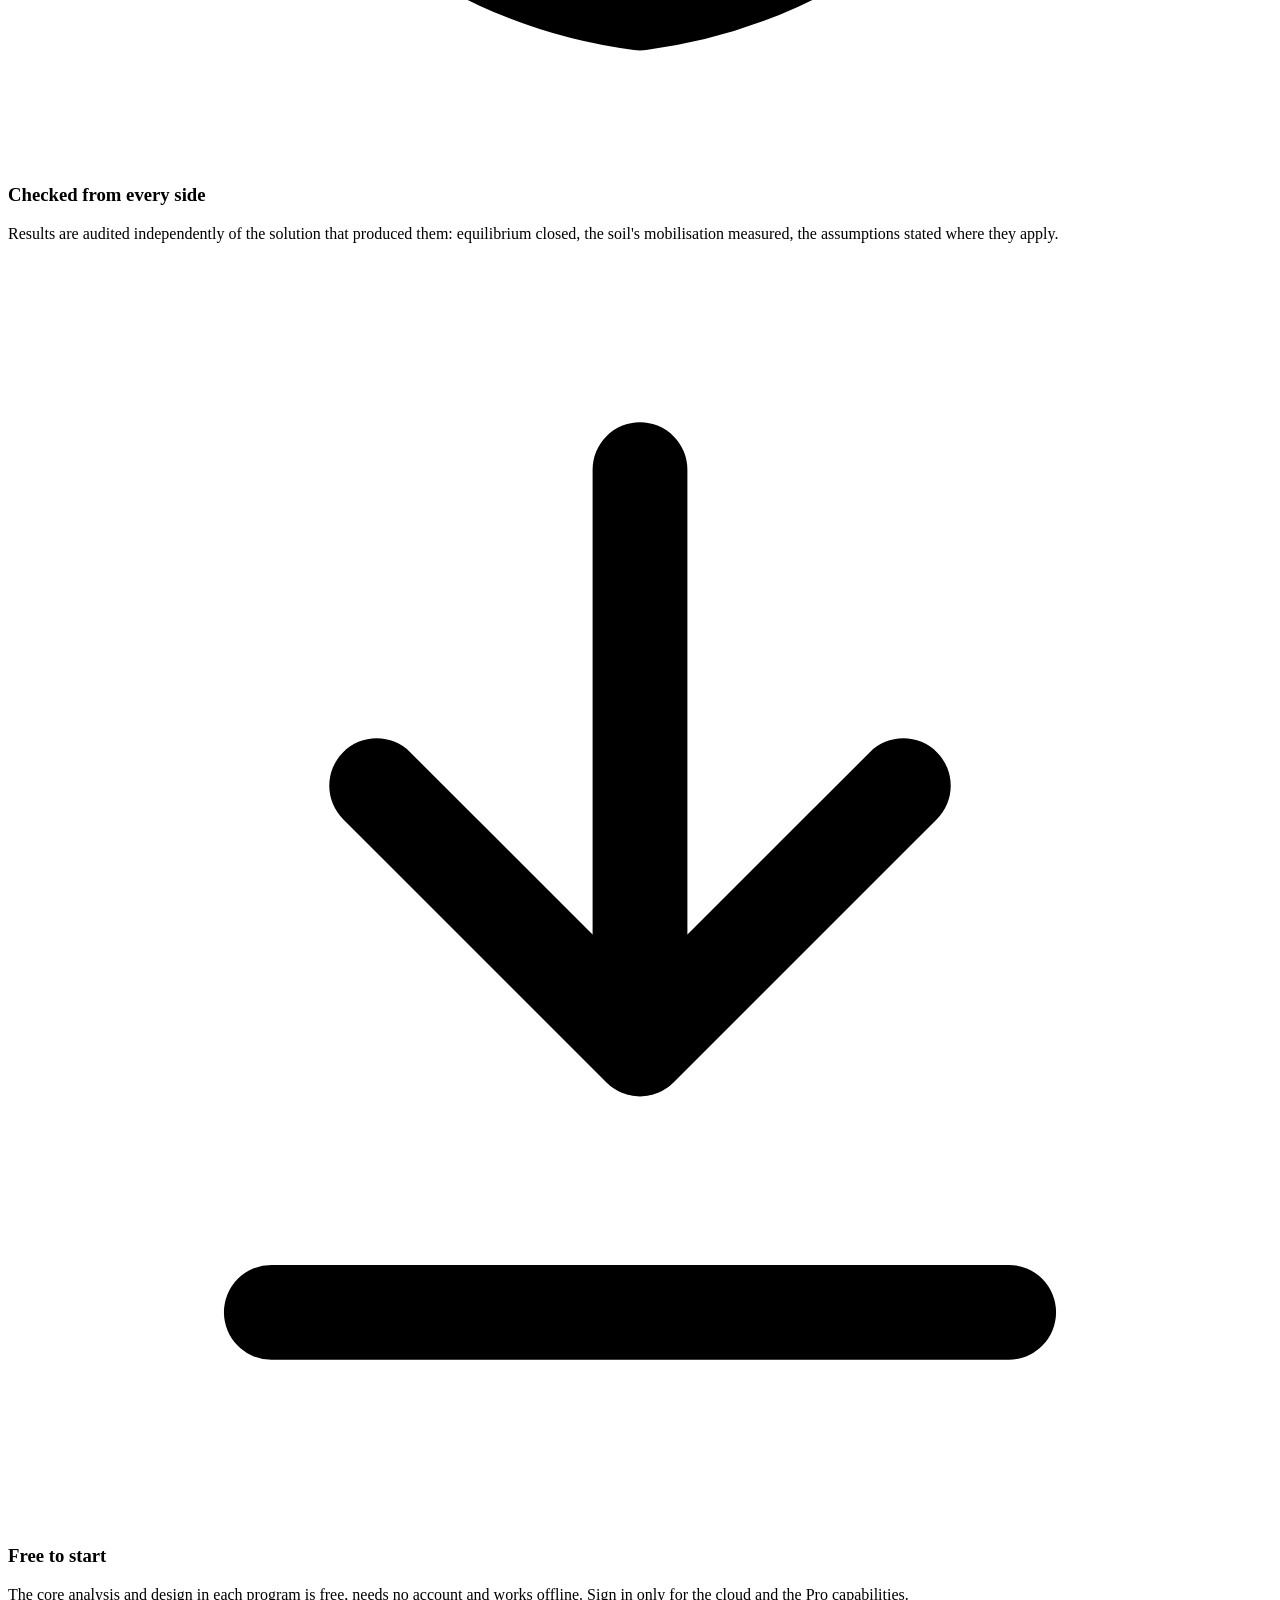
==== commit bface0bb: "StruTrix Studio's card links to its Microsoft Store listing Co-Authored-By: Claude Opus 5.5 <noreply" ====
--- a/src/index.html
+++ b/src/index.html
@@ -165,7 +165,7 @@
           </ul>
           <div class="product-card__actions">
             <a class="btn btn--primary" href="https://www.strutrix.com/" target="_blank" rel="noopener">Visit strutrix.com</a>
-            <span class="badge badge--account">Coming soon to the Microsoft Store</span>
+            <a class="btn btn--ghost" href="https://apps.microsoft.com/detail/9PM7B70ZXWRC" target="_blank" rel="noopener">Get it from the Microsoft Store</a>
           </div>
         </article>
       </div>
